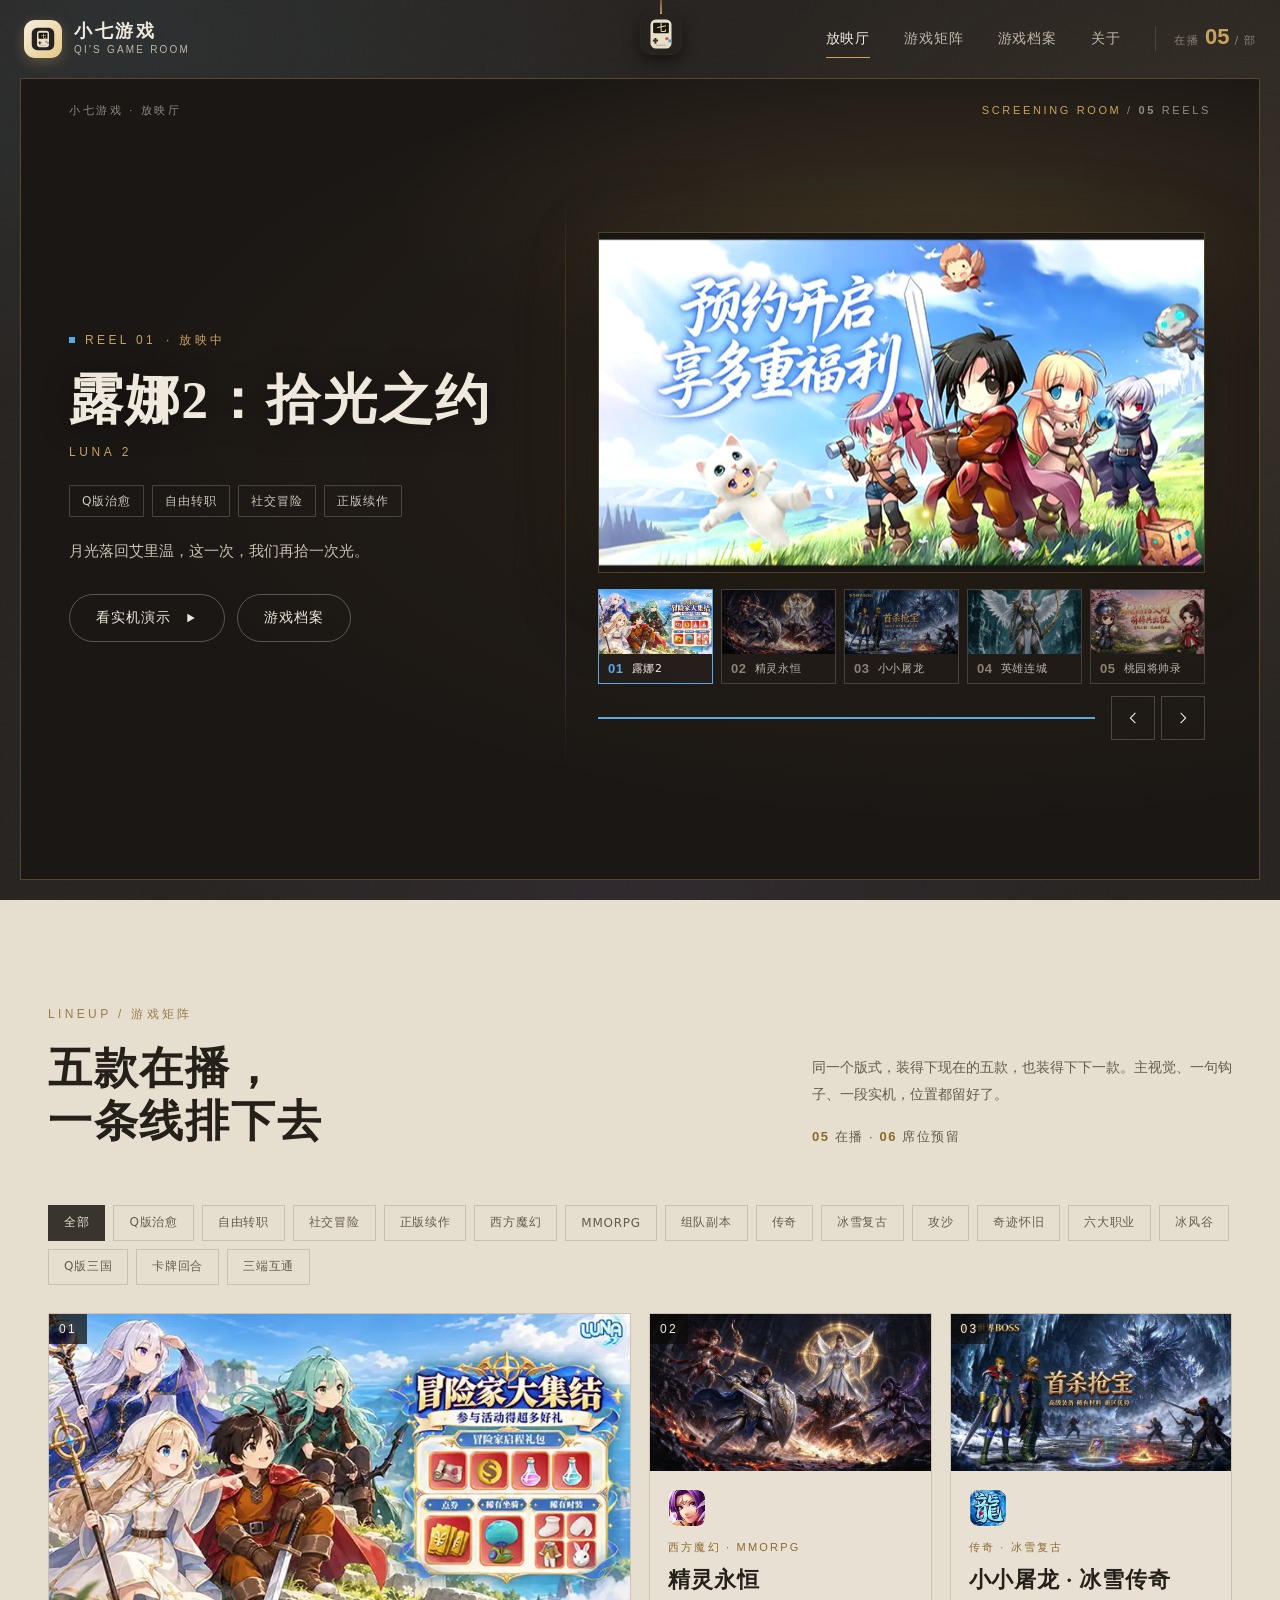
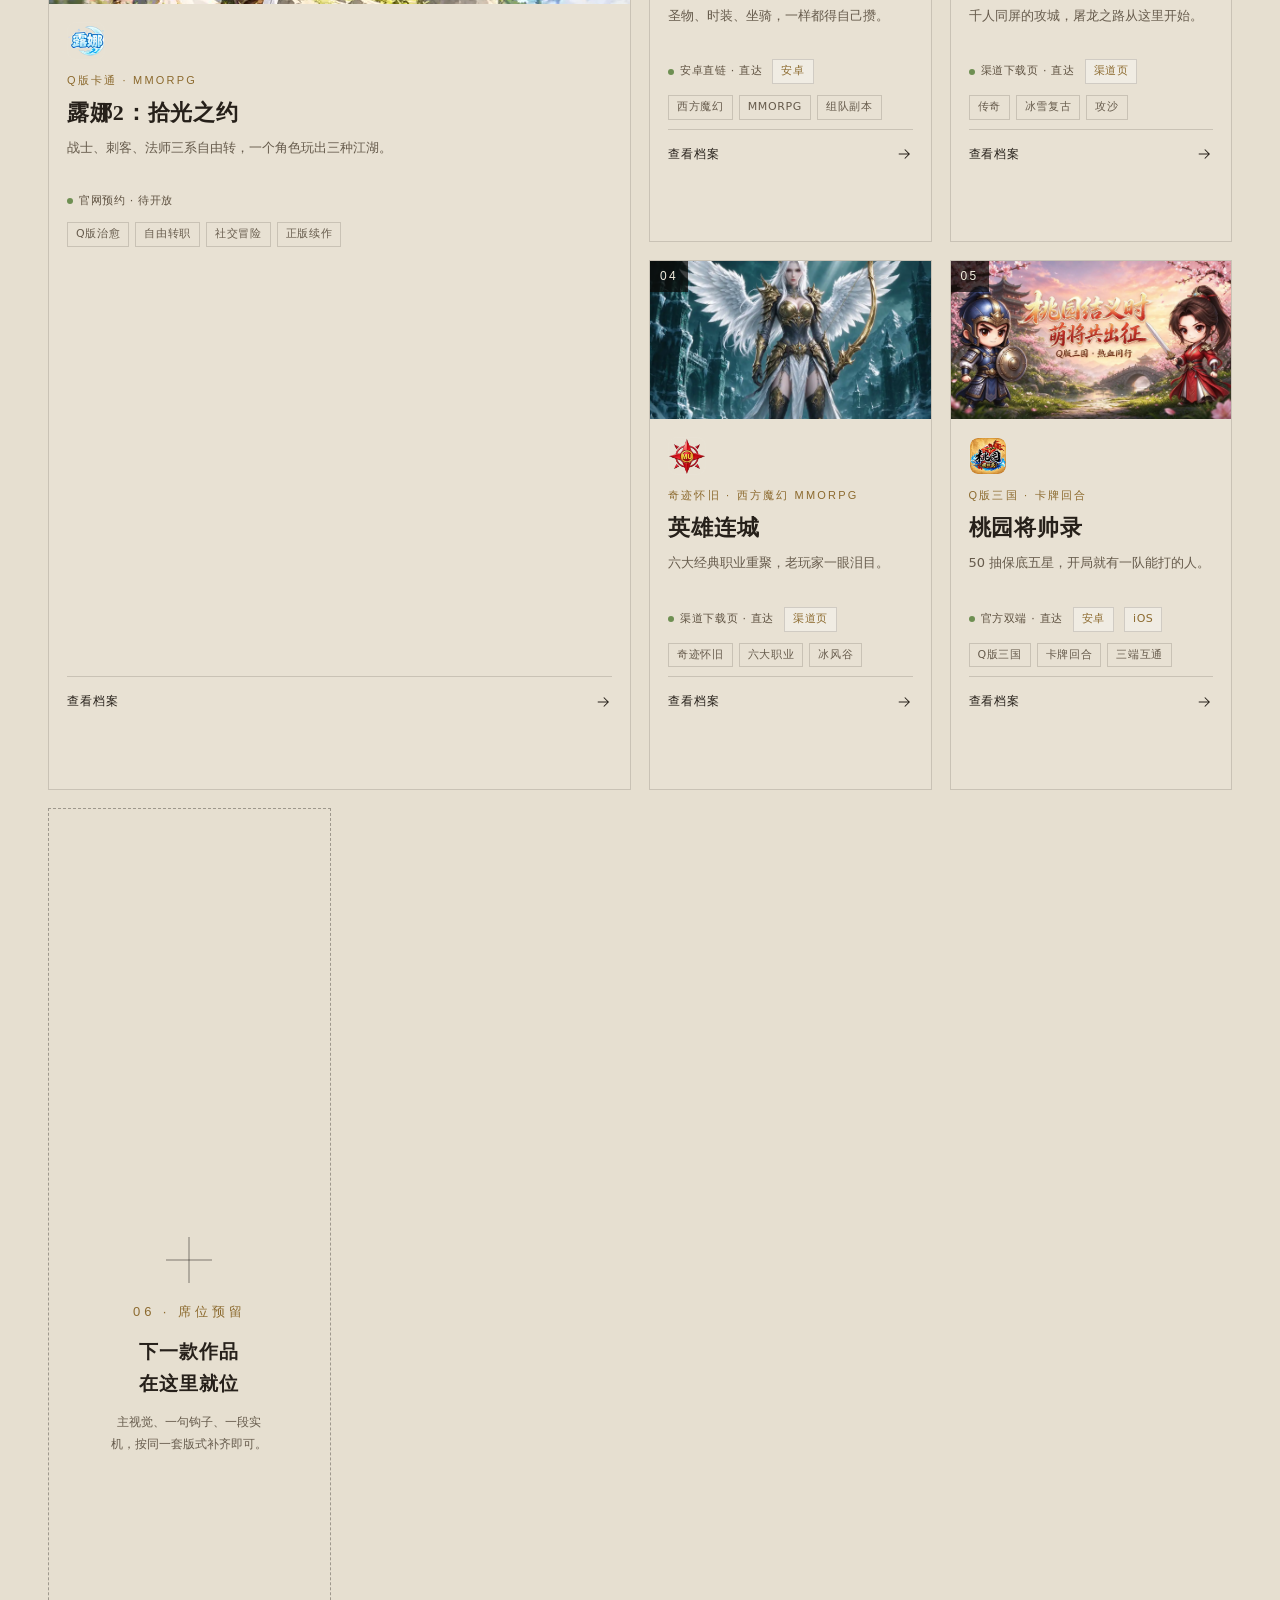
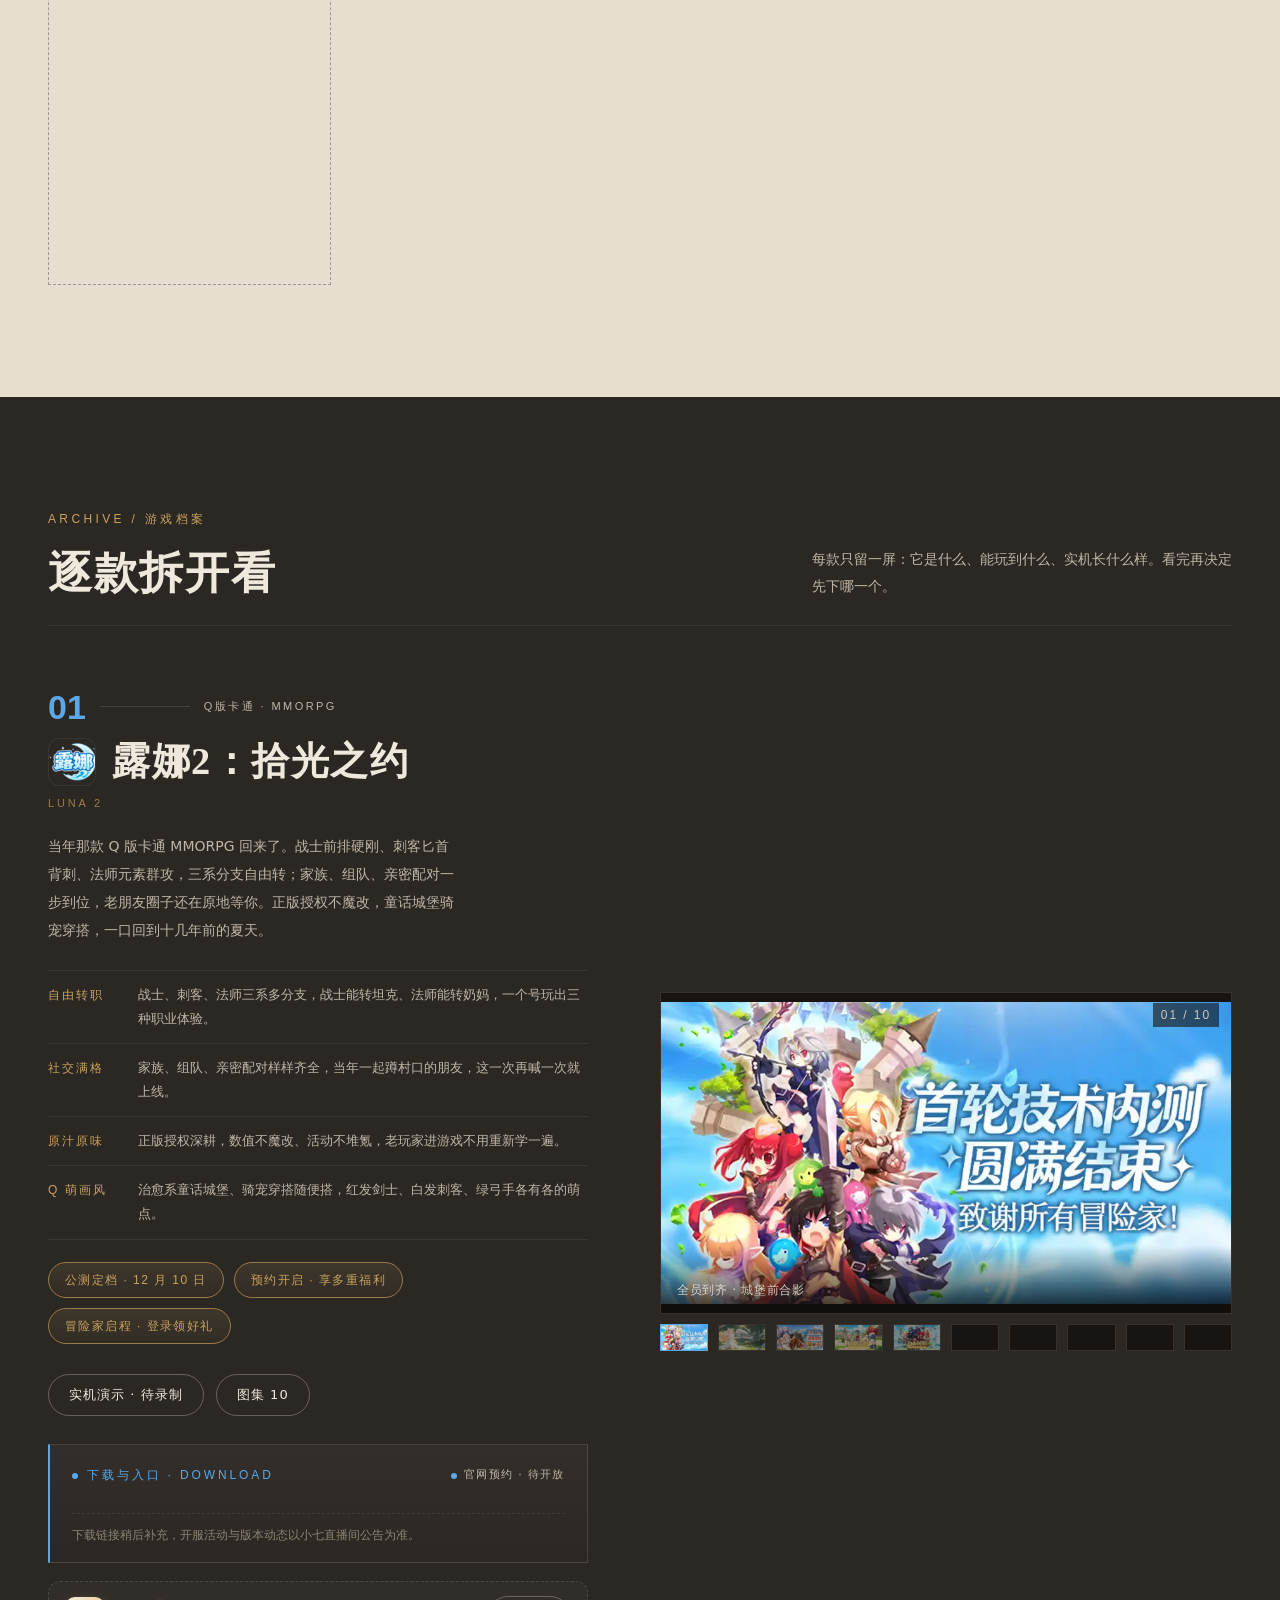
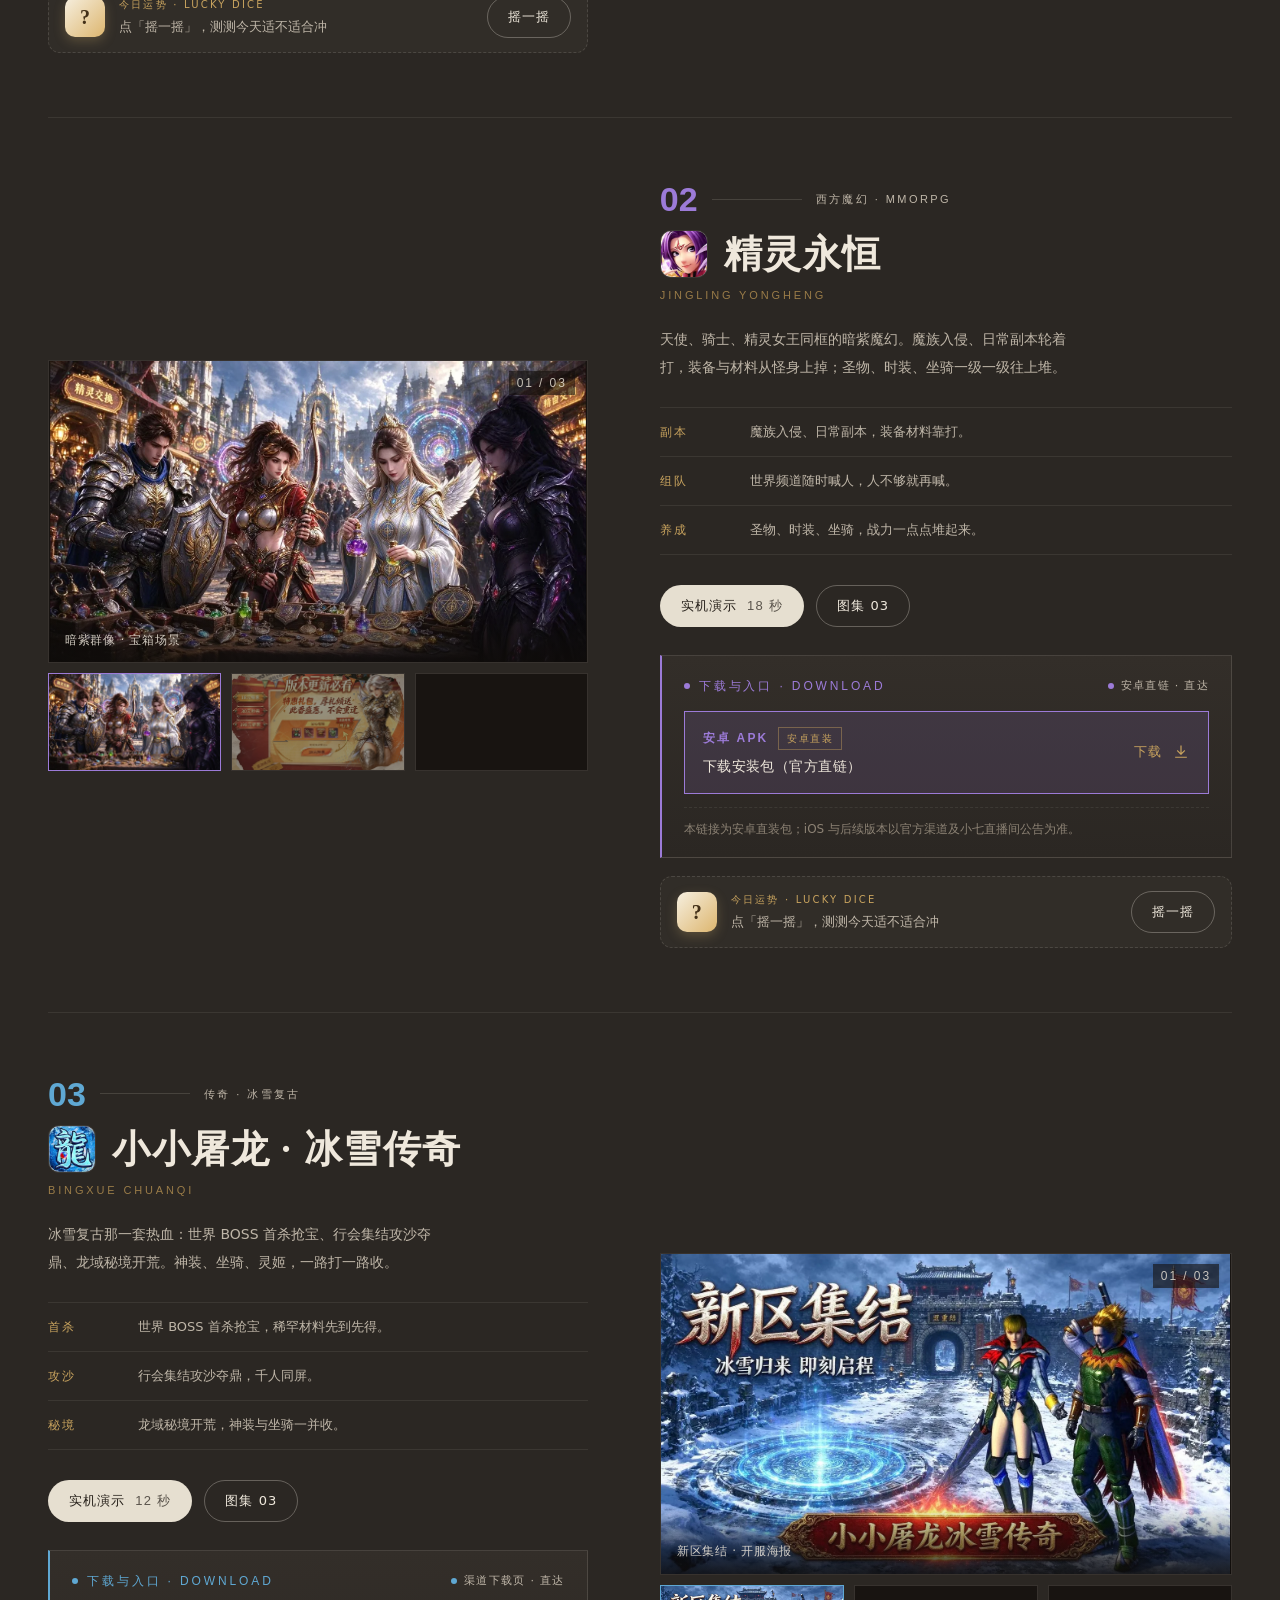
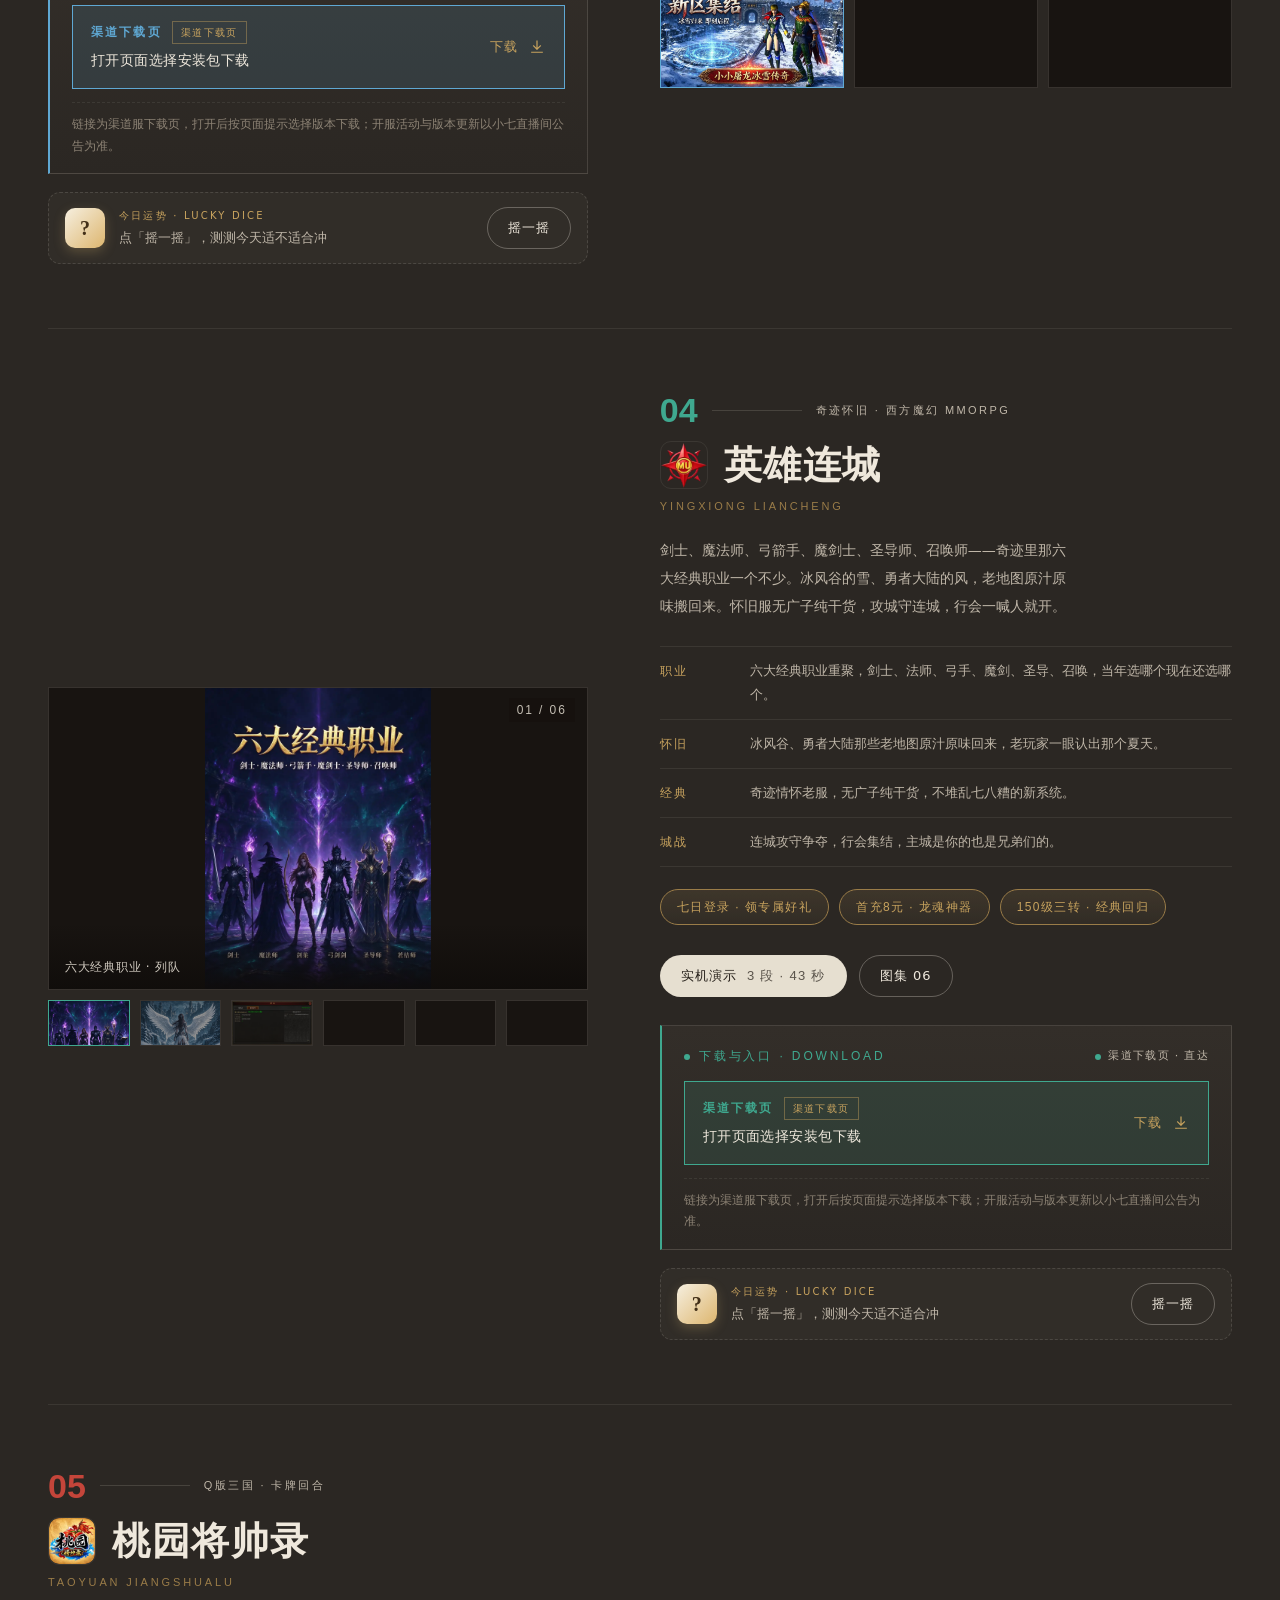
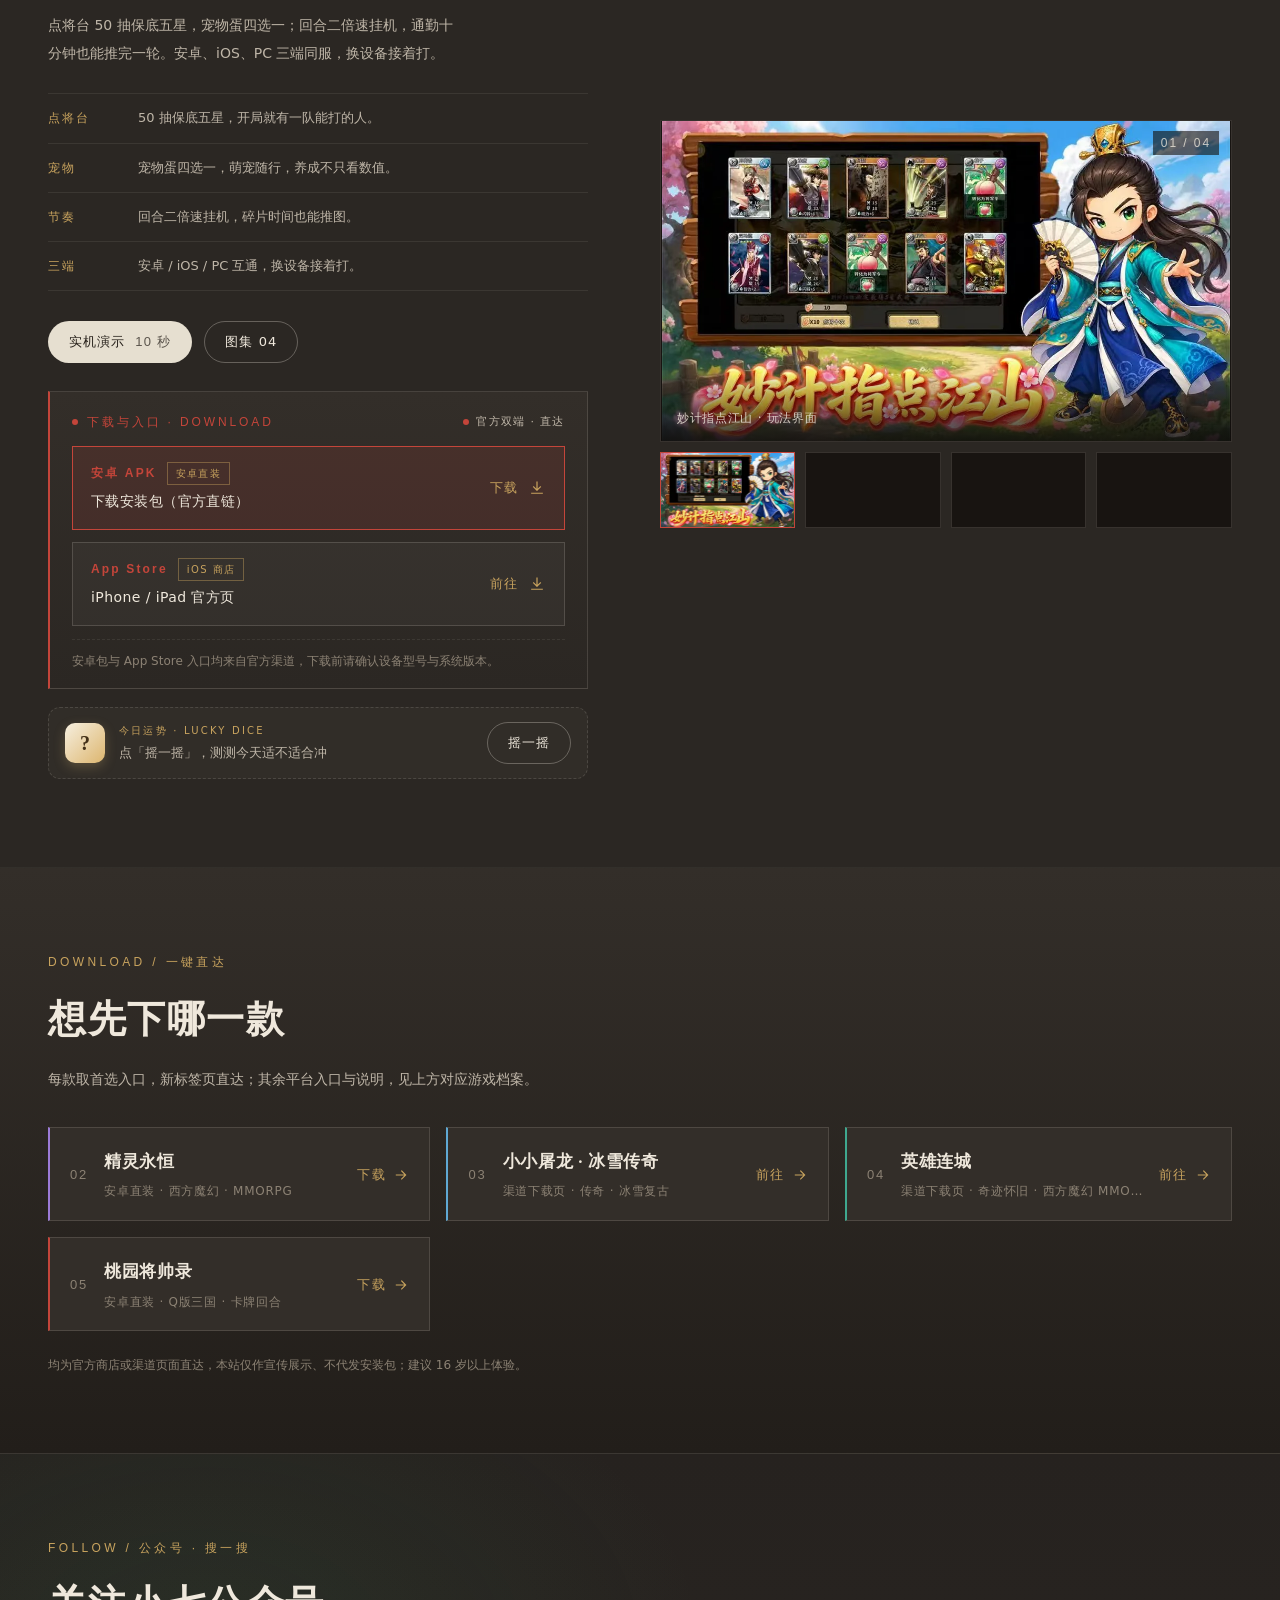
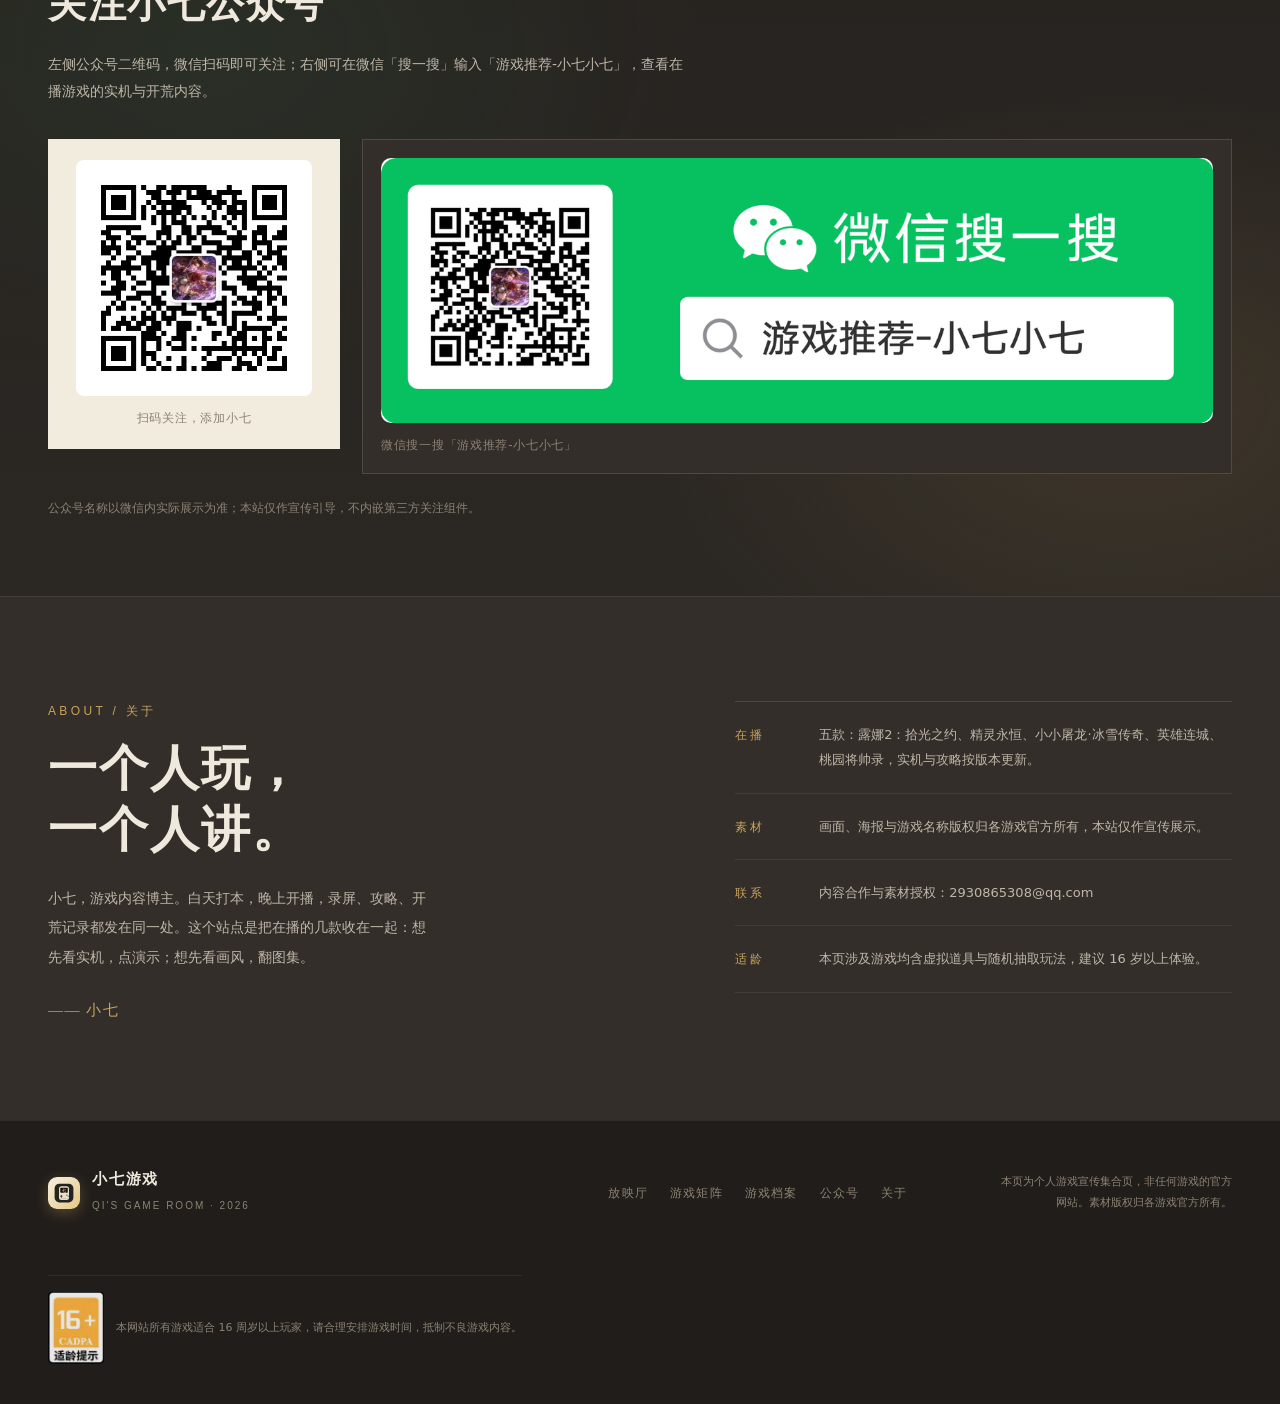
==== index.html @ 93e7f215 "add Baidu verification meta tag" ====
<!DOCTYPE html>
<html lang="zh-CN">
<head>
<meta charset="UTF-8">
<meta name="viewport" content="width=device-width, initial-scale=1.0">
<title>小七游戏 · 五款在播｜露娜2拾光之约 · 精灵永恒 · 小小屠龙冰雪传奇 · 英雄连城 · 桃园将帅录</title>
<meta name="description" content="小七的游戏放映厅：露娜2：拾光之约、精灵永恒、小小屠龙·冰雪传奇、英雄连城、桃园将帅录，五款在播游戏的实机演示、海报图集与获取入口。一个页面看全，下一款作品留好了位置。">
<meta name="keywords" content="小七游戏,露娜2拾光之约,精灵永恒,小小屠龙,冰雪传奇,英雄连城,桃园将帅录,手游,实机演示,游戏集合">
<meta name="theme-color" content="#26221F">
<meta property="og:type" content="website">
<meta property="og:title" content="小七游戏 · 五款在播">
<meta property="og:description" content="露娜2：拾光之约、精灵永恒、小小屠龙·冰雪传奇、英雄连城、桃园将帅录，实机演示与海报图集一站看完。">
<meta property="og:image" content="assets/img/luna-hero.webp">
<meta property="og:locale" content="zh_CN">
<meta name="format-detection" content="telephone=no">
<meta name="baidu-site-verification" content="codeva-enFO51wfS7" />
<link rel="icon" type="image/svg+xml" href="assets/logo.svg">
<link rel="stylesheet" href="assets/site.css">
</head>
<body>
<div class="read-progress" aria-hidden="true"><i id="readBar"></i></div>
<a class="skip-link" href="#main">跳到主要内容</a>

<header class="site-head" id="head">
  <div class="hang" aria-hidden="true">
    <div class="hang-rope"></div>
    <div class="hang-ico">
      <svg viewBox="0 0 64 64">
        <rect x="2" y="2" width="60" height="60" rx="15" fill="#26221F"/>
        <rect x="16" y="10" width="32" height="44" rx="8" fill="#E8DFC8"/>
        <rect x="20" y="15" width="24" height="16" rx="2" fill="#1A1712"/>
        <text x="32" y="28" text-anchor="middle" font-family="serif" font-weight="900" font-size="14" fill="#E8D5A8">七</text>
        <g fill="#433018"><rect x="22" y="38" width="3" height="9" rx="1"/><rect x="19.5" y="40.5" width="8" height="3" rx="1"/></g>
        <circle cx="41" cy="39" r="2.6" fill="#D9534F"/>
        <circle cx="45.5" cy="42.5" r="2.6" fill="#4A9FD8"/>
        <rect x="24" y="48.5" width="16" height="1.5" rx="0.75" fill="#433018" opacity=".3"/>
      </svg>
    </div>
  </div>
  <div class="head-inner">
    <a class="brand" href="#top" aria-label="小七游戏 首页">
      <span class="brand-mark" aria-hidden="true"><svg class="brand-ico" viewBox="0 0 64 64"><rect x="2" y="2" width="60" height="60" rx="15" fill="#26221F"/><rect x="16" y="10" width="32" height="44" rx="8" fill="#E8DFC8"/><rect x="20" y="15" width="24" height="16" rx="2" fill="#1A1712"/><text x="32" y="28" text-anchor="middle" font-family="serif" font-weight="900" font-size="14" fill="#E8D5A8">七</text><g fill="#433018"><rect x="22" y="38" width="3" height="9" rx="1"/><rect x="19.5" y="40.5" width="8" height="3" rx="1"/></g><circle cx="41" cy="39" r="2.6" fill="#D9534F"/><circle cx="45.5" cy="42.5" r="2.6" fill="#4A9FD8"/><rect x="24" y="48.5" width="16" height="1.5" rx="0.75" fill="#433018" opacity=".3"/></svg></span>
      <span class="brand-text">小七游戏<small>QI'S GAME ROOM</small></span>
    </a>
    <nav class="nav" id="nav" aria-label="主导航">
      <a href="#screening" data-nav="screening">放映厅</a>
      <a href="#lineup" data-nav="lineup">游戏矩阵</a>
      <a href="#archive" data-nav="archive">游戏档案</a>
      <a href="#about" data-nav="about">关于</a>
    </nav>
    <div class="head-meta" aria-label="在播数量">
      <span class="hm-label">在播</span>
      <b class="hm-num" id="totalCount">03</b>
      <span class="hm-total">/ 部</span>
    </div>
    <button class="burger" id="burger" type="button" aria-expanded="false" aria-controls="nav" aria-label="打开菜单">
      <span></span><span></span><span></span>
    </button>
  </div>
</header>

<main id="main">

  <!-- ===== 放映厅：主视觉 ===== -->
  <section class="screening" id="screening" aria-label="在播游戏主视觉">
    <div class="frame">
      <div class="stage" id="stage" aria-hidden="true"></div>
      <p class="corner tl">小七游戏 · 放映厅</p>
      <p class="corner tr"><span>SCREENING ROOM</span> / <b id="cornerCount">03</b> REELS</p>

      <div class="copy" id="heroCopy">
        <p class="eyebrow"><span class="dot" aria-hidden="true"></span><span id="reelNo">REEL 01</span> · 放映中</p>
        <h1 id="heroTitle">桃园将帅录</h1>
        <p class="latin" id="heroLatin">TAOYUAN JIANGSHUALU</p>
        <ul class="tags" id="heroTags" aria-label="游戏标签"></ul>
        <p class="hook" id="heroHook"></p>
        <div class="cta-row">
          <button class="btn solid dl-hero" type="button" data-act="download" id="heroDlBtn">
            <span class="dl-hero-text"><b id="heroDlMain">立即下载</b><small id="heroDlSub">下载入口</small></span>
            <svg viewBox="0 0 24 24" aria-hidden="true"><path d="M12 4v11m0 0l-4.5-4.5M12 15l4.5-4.5M5 19h14"/></svg>
          </button>
          <button class="btn ghost" type="button" data-act="video">
            <span>看实机演示</span>
            <svg viewBox="0 0 24 24" aria-hidden="true"><path d="M8 5.5v13l11-6.5z"></path></svg>
          </button>
          <button class="btn ghost" type="button" data-act="archive">游戏档案</button>
        </div>
      </div>

      <div class="reel-strip">
        <div class="strip-track" id="stripTrack" aria-label="切换游戏"></div>
        <div class="strip-foot">
          <div class="progress" id="progress" aria-hidden="true"><i id="progressBar"></i></div>
          <div class="strip-nav">
            <button class="nav-btn" id="prevBtn" type="button" aria-label="上一部">
              <svg viewBox="0 0 24 24" aria-hidden="true"><path d="M15 5l-7 7 7 7"></path></svg>
            </button>
            <button class="nav-btn" id="nextBtn" type="button" aria-label="下一部">
              <svg viewBox="0 0 24 24" aria-hidden="true"><path d="M9 5l7 7-7 7"></path></svg>
            </button>
          </div>
        </div>
      </div>
    </div>
  </section>

  <!-- ===== 游戏矩阵：纸质图录 ===== -->
  <section class="lineup" id="lineup" aria-label="游戏矩阵">
    <div class="wrap">
      <header class="sec-head">
        <div>
          <p class="eyebrow dark">LINEUP / 游戏矩阵</p>
          <h2>五款在播，<br>一条线排下去</h2>
        </div>
        <div class="sec-side">
          <p class="lede">同一个版式，装得下现在的五款，也装得下下一款。主视觉、一句钩子、一段实机，位置都留好了。</p>
          <p class="side-note"><b id="lineupCount">03</b> 在播 · <b id="seatCount">04</b> 席位预留</p>
        </div>
      </header>
      <div class="filter-row" id="filterChips" role="group" aria-label="按类型筛选"></div>
      <div class="cards" id="cards"></div>
    </div>
  </section>

  <!-- ===== 游戏档案 ===== -->
  <section class="archive" id="archive" aria-label="游戏档案">
    <div class="wrap">
      <header class="sec-head light">
        <div>
          <p class="eyebrow">ARCHIVE / 游戏档案</p>
          <h2>逐款拆开看</h2>
        </div>
        <div class="sec-side">
          <p class="lede">每款只留一屏：它是什么、能玩到什么、实机长什么样。看完再决定先下哪一个。</p>
        </div>
      </header>
      <div id="dossiers"></div>
    </div>
  </section>

  <!-- ===== 收尾下载带：由 GAMES 数组自动生成 ===== -->
  <section class="dl-band" id="downloads" aria-label="全部游戏下载入口">
    <div class="wrap">
      <header class="dl-band-head">
        <p class="eyebrow">DOWNLOAD / 一键直达</p>
        <h2>想先下哪一款</h2>
        <p class="dl-band-lede">每款取首选入口，新标签页直达；其余平台入口与说明，见上方对应游戏档案。</p>
      </header>
      <div class="dl-band-grid" id="dlBand"></div>
      <p class="dl-band-note">均为官方商店或渠道页面直达，本站仅作宣传展示、不代发安装包；建议 16 岁以上体验。</p>
    </div>
  </section>

  <!-- ===== 微信公众号（固定品牌板块，不进入 GAMES 数组） ===== -->
  <section class="wechat" id="wechat" aria-label="公众号关注与搜一搜引导">
    <div class="wrap">
      <header class="wx-head">
        <p class="eyebrow">FOLLOW / 公众号 · 搜一搜</p>
        <h2>关注小七公众号</h2>
        <p class="wx-lede">左侧公众号二维码，微信扫码即可关注；右侧可在微信「搜一搜」输入「游戏推荐-小七小七」，查看在播游戏的实机与开荒内容。</p>
      </header>
      <div class="wx-grid">
        <figure class="wx-card qr-card">
          <img class="qr-img" src="assets/wechat/wx-official-qr.webp" alt="小七游戏公众号二维码，扫码关注，添加小七" loading="lazy" decoding="async">
          <figcaption>扫码关注，添加小七</figcaption>
        </figure>
        <figure class="wx-card promo-card">
          <img src="assets/wechat/wx-scan-standard.webp" alt="微信搜一搜游戏推荐-小七小七官方联合传播物料" loading="lazy" decoding="async">
          <figcaption>微信搜一搜「游戏推荐-小七小七」</figcaption>
        </figure>
      </div>
      <p class="wx-note">公众号名称以微信内实际展示为准；本站仅作宣传引导，不内嵌第三方关注组件。</p>
    </div>
  </section>

  <!-- ===== 关于 ===== -->
  <section class="about" id="about" aria-label="关于小七游戏">
    <div class="wrap about-grid">
      <div class="about-copy">
        <p class="eyebrow">ABOUT / 关于</p>
        <h2>一个人玩，<br>一个人讲。</h2>
        <p class="about-lede">小七，游戏内容博主。白天打本，晚上开播，录屏、攻略、开荒记录都发在同一处。这个站点是把在播的几款收在一起：想先看实机，点演示；想先看画风，翻图集。</p>
        <p class="about-sign">—— 小七</p>
      </div>
      <ul class="notes">
        <li><b>在播</b><span>五款：露娜2：拾光之约、精灵永恒、小小屠龙·冰雪传奇、英雄连城、桃园将帅录，实机与攻略按版本更新。</span></li>
        <li><b>素材</b><span>画面、海报与游戏名称版权归各游戏官方所有，本站仅作宣传展示。</span></li>
        <li><b>联系</b><span>内容合作与素材授权：2930865308@qq.com</span></li>
        <li><b>适龄</b><span>本页涉及游戏均含虚拟道具与随机抽取玩法，建议 16 岁以上体验。</span></li>
      </ul>
    </div>
  </section>
</main>

<footer class="site-foot">
  <div class="wrap foot-grid">
    <div class="foot-brand">
      <span class="brand-mark small" aria-hidden="true"><svg class="brand-ico" viewBox="0 0 64 64"><rect x="2" y="2" width="60" height="60" rx="15" fill="#26221F"/><rect x="16" y="10" width="32" height="44" rx="8" fill="#E8DFC8"/><rect x="20" y="15" width="24" height="16" rx="2" fill="#1A1712"/><text x="32" y="28" text-anchor="middle" font-family="serif" font-weight="900" font-size="14" fill="#E8D5A8">七</text><g fill="#433018"><rect x="22" y="38" width="3" height="9" rx="1"/><rect x="19.5" y="40.5" width="8" height="3" rx="1"/></g><circle cx="41" cy="39" r="2.6" fill="#D9534F"/><circle cx="45.5" cy="42.5" r="2.6" fill="#4A9FD8"/><rect x="24" y="48.5" width="16" height="1.5" rx="0.75" fill="#433018" opacity=".3"/></svg></span>
      <div>
        <p>小七游戏</p>
        <span>QI'S GAME ROOM · 2026</span>
      </div>
    </div>
    <nav class="foot-nav" aria-label="页脚导航">
      <a href="#screening">放映厅</a>
      <a href="#lineup">游戏矩阵</a>
      <a href="#archive">游戏档案</a>
      <a href="#wechat">公众号</a>
      <a href="#about">关于</a>
    </nav>
    <p class="foot-note">本页为个人游戏宣传集合页，非任何游戏的官方网站。素材版权归各游戏官方所有。</p>
    <div class="foot-age"><img src="assets/img/age-16.webp" alt="适龄提示 16+ CADPA"><span>本网站所有游戏适合 16 周岁以上玩家，请合理安排游戏时间，抵制不良游戏内容。</span></div>
  </div>
</footer>

<!-- ===== 弹层 ===== -->
<div class="modal" id="modal" role="dialog" aria-modal="true" aria-hidden="true">
  <div class="modal-mask" data-close></div>
  <div class="modal-panel">
    <header class="modal-head">
      <div>
        <p class="m-eyebrow" id="mEyebrow">实机演示</p>
        <h3 id="mTitle">标题</h3>
      </div>
      <button class="m-close" type="button" data-close aria-label="关闭">
        <svg viewBox="0 0 24 24" aria-hidden="true"><path d="M6 6l12 12M18 6L6 18"></path></svg>
      </button>
    </header>
    <div class="m-body" id="mBody"></div>
  </div>
</div>

<div class="toast" id="toast" role="status" aria-live="polite"></div>

<script src="assets/site.js"></script>
</body>
</html>
---- assets/site.css ----
/* ============================================================
   小七游戏 · 游戏集合站
   结构：放映厅（深色） / 游戏矩阵（纸色） / 游戏档案（深色） / 关于
   签名：35mm 片门框 + 片孔 + 放映进度条
   ============================================================ */

:root{
  --bg:#26221F;
  --bg2:#2B2723;
  --bg3:#332E29;
  --bg-elev:#3A342E;
  --ink:#EFE8DC;
  --ink2:#BFB6A8;
  --ink3:#8C8274;
  --brass:#C8A35E;
  --brass-dim:#9A7C48;
  --line:rgba(239,232,220,.14);
  --line-soft:rgba(239,232,220,.08);
  --paper:#E6DFD0;
  --paper2:#F2ECDF;
  --paper-ink:#26201A;
  --paper-ink2:#665B4C;
  --paper-line:rgba(38,32,26,.16);
  --accent:#C8A35E;
  --serif:"Noto Serif SC","Source Han Serif SC","Songti SC","STSong","Microsoft YaHei",serif;
  --sans:"Noto Sans SC","Source Han Sans SC","PingFang SC","Microsoft YaHei",system-ui,sans-serif;
  --cond:"Arial Narrow","Arial","Noto Sans SC","Microsoft YaHei",sans-serif;
  --head-h:78px;
  --ease:cubic-bezier(.22,1,.36,1);
}

*{margin:0;padding:0;box-sizing:border-box}
html{-webkit-text-size-adjust:100%;scroll-behavior:smooth;background:var(--bg)}
body{
  background:transparent;
  color:var(--ink);
  font-family:var(--sans);
  font-weight:300;
  line-height:1.7;
  -webkit-font-smoothing:antialiased;
  overflow-x:hidden;
}
/* 背景装饰：极淡暖色光晕团 + 胶片颗粒，不抢内容 */
body::before{
  content:"";position:fixed;inset:0;z-index:-1;pointer-events:none;
  background:
    radial-gradient(820px 600px at 10% 4%, rgba(95,168,211,.09), transparent 65%),
    radial-gradient(900px 720px at 96% 32%, rgba(200,163,94,.10), transparent 65%),
    radial-gradient(760px 640px at 50% 102%, rgba(156,123,216,.07), transparent 66%);
}
body::after{
  content:"";position:fixed;inset:0;z-index:-1;pointer-events:none;opacity:.05;
  background-image:url("data:image/svg+xml,%3Csvg xmlns='http://www.w3.org/2000/svg' width='220' height='220'%3E%3Cfilter id='n'%3E%3CfeTurbulence type='fractalNoise' baseFrequency='0.85' numOctaves='2' stitchTiles='stitch'/%3E%3C/filter%3E%3Crect width='220' height='220' filter='url(%23n)'/%3E%3C/svg%3E");
}
img{display:block;max-width:100%}
a{color:inherit;text-decoration:none}
button{font-family:inherit;color:inherit;background:none;border:none;cursor:pointer}
ul,dl{list-style:none}
section{scroll-margin-top:var(--head-h)}
.wrap{max-width:1380px;margin:0 auto;padding:0 48px}
.skip-link{position:absolute;left:-9999px;top:0;z-index:9999;background:var(--paper);color:var(--paper-ink);padding:10px 18px}
.skip-link:focus{left:12px;top:12px}
::selection{background:var(--brass);color:#120F0A}
a:focus-visible,button:focus-visible{outline:2px solid var(--brass);outline-offset:3px}

.eyebrow{
  font-family:var(--cond);
  font-size:12px;
  letter-spacing:.28em;
  text-transform:uppercase;
  color:var(--brass);
  display:flex;align-items:center;gap:10px;
}
.eyebrow .dot{width:6px;height:6px;background:var(--accent);display:block;flex:none}
.eyebrow.dark{color:var(--brass-dim)}

/* ================= 顶栏 ================= */
.site-head{
  position:fixed;inset:0 0 auto 0;z-index:200;height:var(--head-h);
  background:transparent;
  transition:background .3s ease,border-color .3s ease;
  border-bottom:1px solid transparent;
}
.site-head.scrolled{background:rgba(38,34,31,.68);backdrop-filter:blur(18px) saturate(1.2);-webkit-backdrop-filter:blur(18px) saturate(1.2);border-bottom-color:var(--line-soft)}
.head-inner{
  height:100%;display:flex;align-items:center;gap:32px;
  padding:0 32px;max-width:1600px;margin:0 auto;
}

/* 悬挂摇摆掌机 */
.hang{position:absolute;top:0;left:50%;z-index:1;pointer-events:none;transform-origin:50% 0;animation:hang-swing 2.8s ease-in-out infinite}
.hang-rope{width:2px;height:14px;margin:0 auto;background:linear-gradient(180deg,#6B5B3E,#C8A35E)}
.hang-ico{width:42px;height:42px;margin:-1px auto 0;border-radius:11px;overflow:hidden;box-shadow:0 6px 16px rgba(0,0,0,.5)}
.hang-ico svg{width:100%;height:100%;display:block}
@keyframes hang-swing{0%,100%{transform:translateX(-50%) rotate(-7deg)}50%{transform:translateX(-50%) rotate(7deg)}}
@media (prefers-reduced-motion: reduce){.hang{animation:none}}
@media (max-width:900px){.hang{display:none}}
.brand{display:flex;align-items:center;gap:12px;flex:none}
.brand-mark{
  width:38px;height:38px;border-radius:11px;display:grid;place-items:center;
  background:linear-gradient(135deg,#F6EFDF 0%,#E6C886 100%);
  font-family:var(--serif);font-weight:900;font-size:19px;color:#433018;
  line-height:1;box-shadow:0 4px 14px rgba(221,182,111,.28);
  animation:brand-glow 2.2s ease-in-out infinite;
}
@keyframes brand-glow{
  0%,100%{box-shadow:0 4px 14px rgba(221,182,111,.28),0 0 0 0 rgba(232,213,168,.45);transform:scale(1)}
  50%{box-shadow:0 4px 18px rgba(221,182,111,.45),0 0 18px 4px rgba(232,213,168,.55);transform:scale(1.06)}
}
@media (prefers-reduced-motion: reduce){.brand-mark{animation:none}}
.brand-mark.small{width:32px;height:32px;font-size:16px;border-radius:9px}
.brand-ico{width:24px;height:24px;display:block}
.brand-mark.small .brand-ico{width:20px;height:20px}
.brand-text{font-family:var(--serif);font-weight:700;font-size:18px;letter-spacing:.14em;line-height:1.2}
.brand-text small{display:block;font-family:var(--cond);font-weight:400;font-size:10px;letter-spacing:.22em;color:var(--ink2);margin-top:2px}
.nav{display:flex;align-items:center;gap:6px;margin-left:auto}
.nav a{
  position:relative;padding:8px 14px;font-size:14px;color:var(--ink2);letter-spacing:.06em;
  transition:color .2s ease;
}
.nav a:hover{color:var(--ink)}
.nav a.active{color:var(--ink)}
.nav a.active::after{content:"";position:absolute;left:14px;right:14px;bottom:0;height:1px;background:var(--brass)}
.head-meta{display:flex;align-items:baseline;gap:5px;padding-left:24px;border-left:1px solid var(--line);flex:none}
.hm-label{font-size:11px;letter-spacing:.2em;color:var(--ink3)}
.hm-num{font-family:var(--cond);font-size:22px;font-weight:600;color:var(--brass);line-height:1}
.hm-total{font-size:11px;color:var(--ink3);letter-spacing:.1em}
.burger{display:none;width:44px;height:44px;margin-left:auto;flex-direction:column;justify-content:center;gap:6px;border:1px solid var(--line)}
.burger span{display:block;width:20px;height:1px;background:var(--ink);margin:0 auto;transition:.25s}
.burger[aria-expanded="true"] span:nth-child(1){transform:translateY(7px) rotate(45deg)}
.burger[aria-expanded="true"] span:nth-child(2){opacity:0}
.burger[aria-expanded="true"] span:nth-child(3){transform:translateY(-7px) rotate(-45deg)}

/* ================= 放映厅 ================= */
.screening{padding:var(--head-h) 20px 20px;background:transparent}
.frame{
  position:relative;overflow:hidden;
  height:calc(100vh - var(--head-h) - 20px);
  min-height:640px;max-height:1040px;
  border:1px solid rgba(200,163,94,.34);
  background:
    radial-gradient(110% 80% at 76% 44%,rgba(200,163,94,.075),transparent 62%),
    #1B1714;
  display:grid;
  grid-template-columns:minmax(360px,42%) 1fr;
  grid-template-rows:auto auto;
  grid-template-areas:"copy stage" "copy strip";
  align-content:center;
  gap:0 52px;
  padding:44px 54px 30px 48px;
}
.frame::before{
  content:"";position:absolute;left:calc(42% + 24px);top:14%;bottom:14%;width:1px;
  background:linear-gradient(180deg,transparent,rgba(200,163,94,.22) 20%,rgba(200,163,94,.22) 80%,transparent);
  pointer-events:none;
}
.frame::after{
  content:"";position:absolute;z-index:0;left:0;right:0;top:-8%;height:58%;
  background:radial-gradient(62% 52% at 74% 42%,rgba(200,163,94,.12),transparent 72%);
  pointer-events:none;transform:translateY(var(--par,0px));
}
.stage{
  grid-area:stage;position:relative;z-index:1;width:100%;aspect-ratio:16/9;
  background:#100D0B;border:1px solid rgba(200,163,94,.34);
  box-shadow:0 0 80px rgba(200,163,94,.10),0 30px 70px rgba(0,0,0,.42);
}
.shot{position:absolute;inset:0;opacity:0;transform:translateX(3.5%) scale(1.02);transition:opacity .8s var(--ease),transform .8s var(--ease);overflow:hidden}
.shot.active{opacity:1;transform:none}
.shot.leaving{opacity:0;transform:translateX(-3.5%) scale(1.02)}
.shot img{width:100%;height:100%;object-fit:contain;background:#181411;filter:brightness(.92);will-change:transform}
.shot.active img{animation:screenlight 8s ease-out forwards}
@keyframes screenlight{from{filter:brightness(.92);transform:scale(1)}to{filter:brightness(1.04);transform:scale(1.02)}}
.corner{position:absolute;z-index:6;font-family:var(--cond);font-size:11px;letter-spacing:.24em;text-transform:uppercase;color:rgba(239,232,220,.55)}
.corner.tl{top:22px;left:48px}
.corner.tr{top:22px;right:48px;text-align:right}
.corner.tr span{color:var(--brass)}

.copy{
  grid-area:copy;align-self:center;position:relative;z-index:7;
  padding-right:10px;
}
.copy h1{
  font-family:var(--serif);font-weight:900;
  font-size:clamp(34px,4.2vw,60px);line-height:1.12;letter-spacing:.04em;
  margin:20px 0 12px;text-shadow:0 2px 30px rgba(0,0,0,.45);
  overflow-wrap:break-word;
}
.latin{font-family:var(--cond);font-size:12px;letter-spacing:.3em;color:var(--brass);text-transform:uppercase}
.tags{display:flex;flex-wrap:wrap;gap:8px;margin:22px 0 20px}
.tags li{
  font-size:12px;letter-spacing:.08em;color:rgba(239,232,220,.84);
  border:1px solid rgba(239,232,220,.22);padding:5px 12px;
  border-radius:1px;
}
.hook{font-size:15px;line-height:1.95;color:#C9C0B1;max-width:32ch}
.cta-row{display:flex;align-items:center;gap:12px;margin-top:28px;flex-wrap:wrap}

.btn{
  display:inline-flex;align-items:center;justify-content:center;gap:10px;
  padding:14px 26px;font-size:14px;letter-spacing:.08em;
  border:1px solid transparent;border-radius:999px;
  transition:background .22s ease,color .22s ease,border-color .22s ease,transform .22s ease;
}
.btn:active{transform:scale(.96)}
.btn svg{width:16px;height:16px;fill:currentColor;stroke:none}
.btn.solid{background:var(--paper);color:#26201A;font-weight:500}
.btn.solid:hover{background:#fff;transform:translateY(-2px)}
.btn.ghost{border-color:rgba(239,232,220,.3);color:var(--ink)}
.btn.ghost:hover{border-color:var(--brass);background:rgba(200,163,94,.1);transform:translateY(-2px)}
.btn.small{padding:11px 20px;font-size:13px}
/* 首屏主下载按钮：随当前轮播游戏切换 */
.btn.solid.dl-hero{flex-direction:row;justify-content:space-between;gap:14px;min-width:216px;padding:12px 22px;background:var(--brass);color:#26201A;border-color:transparent}
.btn.solid.dl-hero:hover{background:#D4B06E;transform:translateY(-2px)}
/* 主按钮扫光 */
.btn.solid{position:relative;overflow:hidden}
.btn.solid::after{content:"";position:absolute;top:0;bottom:0;left:-70%;width:38%;background:linear-gradient(100deg,transparent,rgba(255,255,255,.4),transparent);transform:skewX(-16deg);transition:left .65s var(--ease);pointer-events:none}
.btn.solid:hover::after{left:140%}
.dl-btn.primary{position:relative;overflow:hidden}
.dl-btn.primary::after{content:"";position:absolute;top:0;bottom:0;left:-70%;width:34%;background:linear-gradient(100deg,transparent,rgba(255,255,255,.22),transparent);transform:skewX(-16deg);transition:left .65s var(--ease);pointer-events:none}
.dl-btn.primary:hover::after{left:140%}
.dl-hero-text{display:flex;flex-direction:column;gap:2px;line-height:1.25;text-align:left}
.dl-hero-text b{font-size:14px;font-weight:600;letter-spacing:.08em}
.dl-hero-text small{font-size:11px;letter-spacing:.14em;opacity:.78}
.dl-hero svg{width:17px;height:17px;fill:none;stroke:#26201A;stroke-width:1.8;stroke-linecap:square;stroke-linejoin:miter;flex:none}

/* 胶片条 */
.reel-strip{
  grid-area:strip;align-self:start;position:relative;z-index:8;
  width:100%;margin-top:16px;
}
.strip-track{display:grid;grid-auto-flow:column;grid-auto-columns:1fr;gap:8px}
.strip-item{display:block;text-align:left;padding:0;border:1px solid rgba(239,232,220,.18);background:rgba(35,30,26,.45);transition:border-color .22s ease,transform .22s ease,background .22s ease}
.strip-item img{width:100%;aspect-ratio:16/9;object-fit:cover;display:block;filter:saturate(.85) brightness(.72);transition:filter .3s ease}
.strip-item .si-meta{display:flex;align-items:center;gap:8px;padding:7px 9px;font-size:11px;letter-spacing:.06em;color:var(--ink2);white-space:nowrap;overflow:hidden}
.strip-item .si-meta b{font-family:var(--cond);font-size:13px;font-weight:600;color:var(--ink3);letter-spacing:.04em}
.strip-item .si-meta span{overflow:hidden;text-overflow:ellipsis}
.strip-item:hover{border-color:rgba(200,163,94,.55);transform:translateY(-2px)}
.strip-item:hover img{filter:saturate(1) brightness(.9)}
.strip-item.active{border-color:var(--accent);background:rgba(40,34,29,.70)}
.strip-item.active img{filter:saturate(1) brightness(1)}
.strip-item.active .si-meta{color:var(--ink)}
.strip-item.active .si-meta b{color:var(--accent)}
.strip-foot{display:flex;align-items:center;gap:16px;margin-top:12px}
.progress{flex:1;height:2px;background:rgba(239,232,220,.18);position:relative;overflow:hidden}
.progress i{display:block;height:100%;width:0;background:var(--accent)}
.progress i.run{animation:fillbar 6.5s linear forwards}
@keyframes fillbar{from{width:0}to{width:100%}}
.strip-nav{display:flex;gap:6px;flex:none}
.nav-btn{width:44px;height:44px;border:1px solid rgba(239,232,220,.22);display:grid;place-items:center;transition:.22s}
.nav-btn svg{width:16px;height:16px;fill:none;stroke:var(--ink);stroke-width:1.6;stroke-linecap:square}
.nav-btn:hover{border-color:var(--brass);background:rgba(200,163,94,.12)}

/* 文案切换动画 */
.copy.anim > *{animation:copyIn .55s var(--ease) both}
.copy.anim > *:nth-child(2){animation-delay:.05s}
.copy.anim > *:nth-child(3){animation-delay:.1s}
.copy.anim > *:nth-child(4){animation-delay:.14s}
.copy.anim > *:nth-child(5){animation-delay:.18s}
.copy.anim > *:nth-child(6){animation-delay:.22s}
@keyframes copyIn{from{opacity:0;transform:translateY(14px)}to{opacity:1;transform:none}}

/* ================= 区块标题 ================= */
.sec-head{display:grid;grid-template-columns:1fr minmax(280px,420px);gap:48px;align-items:end;margin-bottom:56px}
.sec-head h2{font-family:var(--serif);font-weight:900;font-size:clamp(30px,3.4vw,46px);line-height:1.22;letter-spacing:.04em;margin-top:18px}
.sec-head .lede{font-size:14px;line-height:1.95;color:var(--ink2)}
.sec-head.light .lede{color:var(--ink2)}
.sec-side{display:flex;flex-direction:column;gap:18px}
.side-note{font-family:var(--cond);font-size:13px;letter-spacing:.12em;color:var(--ink3)}
.side-note b{color:var(--brass);font-weight:600}

/* ================= 游戏矩阵（纸色） ================= */
.lineup{background:var(--paper);color:var(--paper-ink);padding:104px 0 112px}
.lineup .sec-head .lede{color:var(--paper-ink2)}
.lineup .side-note{color:var(--paper-ink2)}
.lineup .side-note b{color:#8C6A2E}
.cards{display:grid;grid-template-columns:repeat(4,1fr);gap:24px;grid-auto-rows:1fr}
/* Bento：主推大卡 2×2，预留卡竖条 1×2 */
.card.featured{grid-column:span 2;grid-row:span 2}
.card.featured .card-figure{aspect-ratio:16/8}
.card.add{grid-row:span 2}
.card{
  position:relative;display:flex;flex-direction:column;cursor:pointer;
  border:1px solid var(--paper-line);
  background:rgba(255,255,255,.06);
  transition:transform .3s var(--ease),box-shadow .3s ease,border-color .3s ease,background .3s ease;
}
.card:hover{transform:translateY(-4px);border-color:rgba(23,19,15,.4);background:var(--paper2)}
.card-figure{position:relative;overflow:hidden;aspect-ratio:16/9;background:#1A1712}
.card-figure img{width:100%;height:100%;object-fit:cover;transition:transform .6s var(--ease),filter .4s ease;filter:saturate(.92)}
.card:hover .card-figure img{transform:scale(1.05);filter:saturate(1)}
.card-flag{
  position:absolute;top:0;left:0;
  font-family:var(--cond);font-size:12px;letter-spacing:.2em;
  padding:5px 10px;color:#F3EEDF;background:rgba(12,10,8,.72);
}
.card-body{padding:18px 18px 20px;display:flex;flex-direction:column;gap:9px;flex:1}
.card-icon{width:38px;height:38px;border-radius:9px;object-fit:cover;border:1px solid var(--line-soft);align-self:flex-start;margin-bottom:2px}
.card-genre{font-family:var(--cond);font-size:11px;letter-spacing:.2em;color:#8C6A2E;text-transform:uppercase}
.card-title{font-family:var(--serif);font-weight:900;font-size:24px;line-height:1.3;letter-spacing:.04em}
.card-hook{font-size:13px;line-height:1.8;color:var(--paper-ink2);min-height:3.6em}
.card-tags{display:flex;flex-wrap:wrap;gap:6px;margin-top:2px}
.card-tags li{font-size:11px;letter-spacing:.06em;color:var(--paper-ink2);border:1px solid var(--paper-line);padding:2px 8px}
.card-more{margin-top:auto;padding-top:14px;border-top:1px solid var(--paper-line);display:flex;align-items:center;justify-content:space-between;font-size:12px;letter-spacing:.08em;color:var(--paper-ink)}
.card-more svg{width:18px;height:18px;stroke:currentColor;fill:none;stroke-width:1.4;transition:transform .3s ease}
.card:hover .card-more svg{transform:translateX(5px)}
.card:focus-visible{outline:2px solid var(--accent);outline-offset:3px}
.card-actions{display:flex;gap:8px;margin-top:10px;opacity:0;transform:translateY(6px);flex-wrap:wrap;transition:opacity .22s ease,transform .22s ease}
.card:hover .card-actions,.card:focus-within .card-actions{opacity:1;transform:none}
.card-act{padding:8px 13px;font-size:12px;letter-spacing:.08em;border:1px solid var(--paper-line);color:var(--paper-ink2);background:transparent;min-height:38px;white-space:nowrap}
.card-act:hover{border-color:var(--accent);color:var(--accent)}
.card-act.alt{font-weight:600;color:var(--paper-ink)}
/* 筛选 chips + 卡片状态/平台轻标签（仅使用真实派生信息） */
.filter-row{display:flex;flex-wrap:wrap;gap:8px;margin-bottom:28px}
.chip{font-size:12px;letter-spacing:.06em;padding:8px 15px;border:1px solid var(--paper-line);color:var(--paper-ink2);background:transparent;min-height:36px;transition:background .2s,color .2s,border-color .2s}
.chip:hover{border-color:#8C6A2E;color:#8C6A2E}
.chip.active{background:#3A342E;color:var(--paper);border-color:#3A342E}
.card-meta{display:flex;flex-wrap:wrap;gap:6px 10px;align-items:center}
.card-status{display:inline-flex;align-items:center;gap:6px;font-size:11px;letter-spacing:.06em;color:#5E5140}
.card-status i{width:6px;height:6px;border-radius:50%;background:#6E8F52;flex:none}
.card-plat{font-size:11px;letter-spacing:.05em;padding:2px 8px;border:1px solid var(--paper-line);color:#8C6A2E;background:rgba(255,255,255,.35)}
.card.hide{display:none}
@keyframes cardPop{from{opacity:0;transform:translateY(12px) scale(.98)}to{opacity:1;transform:none}}
.card.pop{animation:cardPop .5s var(--ease) both}
.card.add{
  border:1px dashed rgba(23,19,15,.34);background:transparent;
  align-items:center;justify-content:center;text-align:center;
  padding:28px 20px;min-height:300px;gap:12px;display:flex;flex-direction:column;
}
.card.add:hover{background:rgba(255,255,255,.28);transform:translateY(-3px);box-shadow:none}
.add-plus{position:relative;width:46px;height:46px;margin-bottom:6px}
.add-plus::before,.add-plus::after{content:"";position:absolute;background:rgba(23,19,15,.5)}
.add-plus::before{left:50%;top:0;bottom:0;width:1px;transform:translateX(-50%)}
.add-plus::after{top:50%;left:0;right:0;height:1px;transform:translateY(-50%)}
.add-no{font-family:var(--cond);font-size:13px;letter-spacing:.3em;color:#8C6A2E}
.add-title{font-family:var(--serif);font-weight:700;font-size:19px;letter-spacing:.06em}
.add-note{font-size:12px;line-height:1.8;color:var(--paper-ink2);max-width:22ch}

/* ================= 游戏档案 ================= */
.archive{padding:112px 0 24px;background:#2B2723}
.archive .sec-head{margin-bottom:24px}
.dossier{
  display:grid;grid-template-columns:1fr 1.06fr;gap:72px;align-items:center;
  padding:64px 0;border-top:1px solid var(--line-soft);
  scroll-margin-top:96px;
}
.dossier:nth-child(even) .d-copy{order:2}
.dossier:nth-child(even) .d-media{order:1}
.d-head{display:flex;align-items:center;gap:14px;margin-bottom:14px}
.d-index{font-family:var(--cond);font-size:34px;font-weight:600;line-height:1;color:var(--accent)}
.d-rule{flex:1;height:1px;background:var(--line);max-width:90px}
.d-genre{font-family:var(--cond);font-size:11px;letter-spacing:.22em;color:var(--ink2);text-transform:uppercase}
.d-title{font-family:var(--serif);font-weight:900;font-size:clamp(30px,3vw,42px);line-height:1.2;letter-spacing:.04em;display:flex;align-items:center;gap:16px}
.d-icon{width:48px;height:48px;border-radius:11px;object-fit:cover;border:1px solid var(--line-soft);flex:none}
.d-latin{font-family:var(--cond);font-size:11px;letter-spacing:.26em;color:var(--brass-dim);margin-top:8px;text-transform:uppercase}
.d-desc{font-size:14px;line-height:2;color:var(--ink2);margin-top:20px;max-width:46ch}
.d-feats{margin-top:26px;border-top:1px solid var(--line-soft)}
.d-feats li{display:grid;grid-template-columns:70px 1fr;gap:20px;padding:12px 0;border-bottom:1px solid var(--line-soft);align-items:baseline}
.d-feats b{font-family:var(--cond);font-size:12px;letter-spacing:.18em;color:var(--brass);font-weight:500}
.d-feats span{font-size:13px;line-height:1.85;color:var(--ink2)}
.d-promos{display:flex;flex-wrap:wrap;gap:10px;margin-top:22px}
.d-promos li{font-family:var(--cond);font-size:12px;letter-spacing:.12em;color:var(--brass);padding:7px 16px;border:1px solid var(--brass-dim);border-radius:999px;background:linear-gradient(180deg,rgba(200,163,94,.12),rgba(200,163,94,.04))}
.d-actions{display:flex;flex-wrap:wrap;align-items:center;gap:12px;margin-top:30px}
.d-media{position:relative}
.still{position:relative;border:1px solid var(--line);overflow:hidden;aspect-ratio:16/9;background:#181411}
.still img{position:absolute;inset:0;width:100%;height:100%;object-fit:contain;background:#181411;transition:transform .7s var(--ease),opacity .3s ease}
.still:hover img{transform:scale(1.03)}
.still figcaption{
  position:absolute;left:0;right:0;bottom:0;z-index:3;
  padding:34px 16px 12px;font-size:12px;letter-spacing:.06em;color:rgba(239,232,220,.86);
  background:linear-gradient(0deg,rgba(15,12,10,.86),transparent);
}
.still-idx{position:absolute;top:10px;right:12px;z-index:3;font-family:var(--cond);font-size:12px;letter-spacing:.16em;color:rgba(239,232,220,.8);background:rgba(20,16,13,.6);padding:2px 8px}
.thumbs{display:grid;grid-template-columns:repeat(4,1fr);gap:10px;margin-top:10px}
.thumbs button{position:relative;padding:0;border:1px solid var(--line);overflow:hidden;aspect-ratio:16/9;background:#181411;transition:border-color .2s ease}
.thumbs button img{width:100%;height:100%;object-fit:cover;opacity:.55;transition:opacity .25s ease}
.thumbs button:hover img{opacity:.85}
.thumbs button.active{border-color:var(--accent)}
.thumbs button.active img{opacity:1}

/* ================= 关于 ================= */
.about{background:#332E29;padding:104px 0 96px;border-top:1px solid var(--line-soft)}
.about-grid{display:grid;grid-template-columns:1.1fr .9fr;gap:80px;align-items:start}
.about h2{font-family:var(--serif);font-weight:900;font-size:clamp(34px,3.8vw,54px);line-height:1.24;letter-spacing:.04em;margin:18px 0 24px}
.about-lede{font-size:14px;line-height:2.1;color:var(--ink2);max-width:44ch}
.about-sign{font-family:var(--serif);font-size:15px;color:var(--brass);letter-spacing:.1em;margin-top:26px}
.notes{border-top:1px solid var(--line)}
.notes li{display:grid;grid-template-columns:64px 1fr;gap:20px;padding:20px 0;border-bottom:1px solid var(--line-soft);align-items:baseline}
.notes b{font-family:var(--cond);font-size:12px;letter-spacing:.2em;color:var(--brass);font-weight:500}
.notes span{font-size:13px;line-height:1.95;color:var(--ink2)}

/* ================= 页脚 ================= */
.site-foot{background:#211D1A;padding:48px 0 40px;border-top:1px solid var(--line-soft)}
.foot-grid{display:grid;grid-template-columns:auto 1fr auto;gap:40px;align-items:center}
.foot-brand{display:flex;align-items:center;gap:12px}
.foot-brand p{font-family:var(--serif);font-size:15px;letter-spacing:.12em;font-weight:700;line-height:1.4}
.foot-brand span{font-family:var(--cond);font-size:10px;letter-spacing:.2em;color:var(--ink3)}
.foot-nav{display:flex;gap:22px;justify-content:center}
.foot-nav a{font-size:12px;color:var(--ink3);letter-spacing:.1em;transition:color .2s}
.foot-nav a:hover{color:var(--brass)}
.foot-note{font-size:11px;line-height:1.9;color:var(--ink3);max-width:34ch;text-align:right}
.foot-age{display:flex;align-items:center;gap:12px;margin-top:18px;padding-top:16px;border-top:1px solid var(--line-soft)}
.foot-age img{width:56px;height:auto;flex:none;opacity:.9}
.foot-age span{font-size:11px;line-height:1.8;color:var(--ink3)}

/* ================= 弹层 ================= */
.modal{position:fixed;inset:0;z-index:1000;display:none;align-items:center;justify-content:center;padding:28px}
.modal.open{display:flex}
.modal-mask{position:absolute;inset:0;background:rgba(4,4,6,.86)}
.modal-panel{
  position:relative;z-index:2;width:min(1040px,100%);max-height:92vh;overflow:auto;
  background:#2E2925;border:1px solid rgba(200,163,94,.32);
  box-shadow:0 40px 100px rgba(0,0,0,.6);
  animation:modalIn .35s var(--ease) both;
}
@keyframes modalIn{from{opacity:0;transform:translateY(18px)}to{opacity:1;transform:none}}
.modal-head{display:flex;align-items:flex-start;justify-content:space-between;gap:20px;padding:24px 28px 18px;border-bottom:1px solid var(--line-soft)}
.m-eyebrow{font-family:var(--cond);font-size:11px;letter-spacing:.26em;color:var(--brass);text-transform:uppercase}
.modal-head h3{font-family:var(--serif);font-size:24px;font-weight:900;letter-spacing:.05em;margin-top:8px}
.m-close{width:44px;height:44px;border:1px solid var(--line);display:grid;place-items:center;flex:none;transition:.2s}
.m-close svg{width:16px;height:16px;stroke:var(--ink);fill:none;stroke-width:1.6}
.m-close:hover{border-color:var(--brass);background:rgba(200,163,94,.12)}
.m-body{padding:22px 28px 28px}

.video-wrap{position:relative;aspect-ratio:16/9;background:#14110E;border:1px solid var(--line-soft)}
.video-wrap + .video-wrap{margin-top:14px}
.video-wrap video{width:100%;height:100%;display:block;object-fit:contain;background:#000}
.v-seg{position:absolute;top:10px;left:10px;z-index:2;font-family:var(--cond);font-size:11px;letter-spacing:.14em;color:var(--brass);background:rgba(20,17,14,.78);padding:5px 12px;border:1px solid var(--brass-dim);border-radius:999px}
.video-note{font-size:12px;color:var(--ink3);margin-top:14px;letter-spacing:.06em}

.g-main{position:relative;aspect-ratio:16/9;background:#14110E;border:1px solid var(--line-soft);overflow:hidden}
.g-main img{width:100%;height:100%;object-fit:contain;background:#14110E}
.g-cap{display:flex;align-items:center;justify-content:space-between;gap:16px;margin-top:12px;font-size:12px;color:var(--ink2);letter-spacing:.06em}
.g-count{font-family:var(--cond);font-size:13px;letter-spacing:.18em;color:var(--brass)}
.g-thumbs{display:grid;grid-auto-flow:column;grid-auto-columns:1fr;gap:8px;margin-top:14px}
.g-thumbs button{padding:0;border:1px solid var(--line);overflow:hidden;aspect-ratio:16/9;background:#14110E}
.g-thumbs button img{width:100%;height:100%;object-fit:cover;opacity:.5;transition:opacity .2s}
.g-thumbs button.active{border-color:var(--brass)}
.g-thumbs button.active img,.g-thumbs button:hover img{opacity:1}
.g-nav{position:absolute;top:50%;transform:translateY(-50%);width:42px;height:42px;background:rgba(24,20,17,.78);border:1px solid var(--line);display:grid;place-items:center;z-index:3;transition:.2s}
.g-nav:hover{background:rgba(200,163,94,.24);border-color:var(--brass)}
.g-nav svg{width:18px;height:18px;stroke:var(--ink);fill:none;stroke-width:1.6}
.g-nav.prev{left:12px}
.g-nav.next{right:12px}

/* ================= 下载与入口面板 ================= */
.dl-panel{margin-top:28px;padding:20px 22px 16px;background:linear-gradient(180deg,var(--bg3),var(--bg2));border:1px solid var(--line);border-left:2px solid var(--accent)}
.dl-head{display:flex;align-items:center;justify-content:space-between;gap:14px;margin-bottom:14px}
.dl-eyebrow{font-family:var(--cond);font-size:12px;letter-spacing:.24em;text-transform:uppercase;color:var(--accent);display:flex;align-items:center;gap:9px}
.dl-eyebrow i{width:6px;height:6px;border-radius:50%;background:var(--accent)}
.dl-status{font-size:11px;letter-spacing:.12em;color:var(--ink2);display:flex;align-items:center;gap:7px;flex:none}
.dl-status i{width:6px;height:6px;border-radius:50%;background:var(--accent)}
.dl-rows{display:grid;gap:12px}
.dl-btn{display:flex;align-items:center;justify-content:space-between;gap:18px;padding:15px 18px;border:1px solid rgba(239,232,220,.16);background:rgba(255,255,255,.03);transition:transform .22s ease,border-color .22s ease,background .22s ease}
.dl-btn:hover{transform:translateY(-2px);border-color:var(--accent);background:rgba(200,163,94,.09)}
.dl-btn.primary{border-color:var(--accent);background:rgba(200,163,94,.08);background:color-mix(in srgb,var(--accent) 14%,transparent)}
.dl-text{display:flex;flex-direction:column;gap:5px;min-width:0}
.dl-topline{display:flex;align-items:center;gap:10px;flex-wrap:wrap}
.dl-platform{font-family:var(--cond);font-size:12px;font-weight:600;letter-spacing:.18em;color:var(--accent)}
.dl-kind{font-style:normal;font-size:10px;letter-spacing:.14em;color:var(--brass);border:1px solid rgba(200,163,94,.42);padding:2px 8px;flex:none}
.dl-label{font-size:14px;letter-spacing:.03em;color:var(--ink)}
.dl-go{display:flex;align-items:center;gap:9px;flex:none}
.dl-go em{font-style:normal;font-size:13px;letter-spacing:.12em;color:var(--brass)}
.dl-go svg{width:18px;height:18px;stroke:var(--brass);fill:none;stroke-width:1.6;stroke-linecap:square;stroke-linejoin:miter}
.dl-note{margin-top:13px;padding-top:11px;border-top:1px dashed var(--line-soft);font-size:12px;line-height:1.8;color:var(--ink3)}

/* ================= 收尾下载带 ================= */
.dl-band{background:linear-gradient(180deg,#332E29,#221E1A);padding:84px 0 76px;border-top:1px solid var(--line-soft)}
.dl-band-head{max-width:640px;margin-bottom:34px}
.dl-band-head h2{font-family:var(--serif);font-weight:900;font-size:clamp(28px,3vw,42px);letter-spacing:.04em;margin:14px 0 14px;color:var(--ink)}
.dl-band-lede{font-size:14px;line-height:1.9;color:var(--ink2)}
.dl-band-grid{display:grid;grid-template-columns:repeat(3,1fr);gap:16px}
.dl-chip{display:flex;align-items:center;gap:16px;padding:20px 20px 18px;border:1px solid var(--line);background:var(--bg3);border-left:2px solid var(--accent);text-decoration:none;transition:transform .22s ease,border-color .22s ease,background .22s ease}
.dl-chip:hover{transform:translateY(-3px);border-color:var(--accent);background:rgba(200,163,94,.07)}
.dc-index{font-family:var(--cond);font-size:13px;letter-spacing:.14em;color:var(--ink3);flex:none}
.dc-body{display:flex;flex-direction:column;gap:5px;min-width:0;flex:1}
.dc-body b{font-family:var(--serif);font-size:17px;letter-spacing:.04em;color:var(--ink);font-weight:700;white-space:nowrap;overflow:hidden;text-overflow:ellipsis}
.dc-body span{font-size:12px;letter-spacing:.06em;color:var(--ink3);white-space:nowrap;overflow:hidden;text-overflow:ellipsis}
.dc-go{flex:none;display:flex;align-items:center;gap:7px;font-size:13px;letter-spacing:.12em;color:var(--brass)}
.dc-go svg{width:16px;height:16px;stroke:var(--brass);fill:none;stroke-width:1.6;stroke-linecap:square;stroke-linejoin:miter}
.dl-band-note{margin-top:24px;font-size:12px;line-height:1.8;color:var(--ink3)}

/* 顶部阅读进度条 */
.read-progress{position:fixed;top:0;left:0;right:0;height:2px;z-index:90;pointer-events:none}
.read-progress i{display:block;height:100%;width:100%;background:var(--brass);transform:scaleX(0);transform-origin:0 50%}

/* 今日运势摇骰小插件 */
.d-fortune{margin-top:18px;border:1px dashed var(--line);border-radius:12px;padding:14px 16px;display:flex;align-items:center;gap:14px;background:rgba(239,232,220,.03)}
.dice{width:40px;height:40px;flex:none;border-radius:10px;background:linear-gradient(135deg,#F6EFDF,#DDB66F);display:grid;place-items:center;font-family:var(--serif);font-weight:900;font-size:20px;color:#433018;box-shadow:0 4px 12px rgba(221,182,111,.25)}
.dice.rolling{animation:diceSpin .54s ease}
@keyframes diceSpin{0%{transform:rotate(0) scale(1)}50%{transform:rotate(180deg) scale(1.12)}100%{transform:rotate(360deg) scale(1)}}
.f-body{flex:1;min-width:0}
.f-title{display:block;font-size:10px;letter-spacing:.22em;color:var(--brass)}
.f-result{font-size:13px;color:var(--ink2);line-height:1.6;margin-top:4px}
.f-result b{color:var(--ink);font-family:var(--serif);font-weight:700}
.f-roll{flex:none}
@media(max-width:640px){.d-fortune{flex-wrap:wrap}.f-roll{width:100%}}
@media(prefers-reduced-motion:reduce){.dice.rolling{animation:none}}

/* ================= 微信公众号固定板块（暖色渐变调和绿色物料） ================= */
.wechat{
  padding:84px 0 76px;border-top:1px solid var(--line-soft);
  background:
    radial-gradient(56% 62% at 16% 26%, rgba(58,150,96,.10), transparent 70%),
    radial-gradient(54% 60% at 88% 74%, rgba(200,163,94,.13), transparent 72%),
    linear-gradient(180deg,var(--bg),var(--bg2));
}
.wx-head{max-width:640px;margin-bottom:34px}
.wx-head h2{font-family:var(--serif);font-weight:900;font-size:clamp(28px,3vw,42px);letter-spacing:.04em;margin:14px 0 14px;color:var(--ink)}
.wx-lede{font-size:14px;line-height:1.9;color:var(--ink2)}
.wx-grid{display:grid;grid-template-columns:292px minmax(0,1fr);gap:22px;align-items:start}
.wx-card{display:flex;flex-direction:column;gap:12px;padding:18px;background:var(--bg3);border:1px solid var(--line)}
.qr-card{background:#F2ECDF;align-items:center;text-align:center;padding:20px}
.qr-img{width:100%;max-width:236px;height:auto;background:#fff;padding:10px;border-radius:8px;display:block}
.qr-card figcaption{color:var(--paper-ink2)}
.promo-card img{width:100%;height:auto;display:block;border-radius:10px}
.wx-card figcaption{font-size:12px;letter-spacing:.06em;color:var(--ink3)}
.wx-note{margin-top:24px;font-size:12px;line-height:1.8;color:var(--ink3)}
@media(max-width:1080px){
  .wx-grid{grid-template-columns:1fr}
  .qr-card{max-width:320px;width:100%;margin:0 auto}
  .wechat{padding:56px 0}
}

/* ================= 提示 ================= */
.toast{
  position:fixed;left:50%;bottom:34px;transform:translate(-50%,16px);
  background:#F2ECDF;color:#26201A;padding:11px 22px;font-size:13px;letter-spacing:.05em;
  opacity:0;pointer-events:none;transition:.28s ease;z-index:1200;max-width:86vw;text-align:center;
}
.toast.show{opacity:1;transform:translate(-50%,0)}

/* ================= 滚动入场 ================= */
.reveal{opacity:0;transform:translateY(22px);transition:opacity .7s var(--ease),transform .7s var(--ease)}
.reveal.in{opacity:1;transform:none}
/* 档案段左右滑入：仅桌面双栏 */
@media(min-width:1081px){
  .dossier .d-copy{opacity:0;transform:translateX(-34px);transition:opacity .8s var(--ease),transform .8s var(--ease)}
  .dossier .d-media{opacity:0;transform:translateX(34px);transition:opacity .8s var(--ease),transform .8s var(--ease)}
  .dossier.in .d-copy,.dossier.in .d-media{opacity:1;transform:none}
}

/* ================= 响应式 ================= */
@media(max-width:1320px){
  .cards{grid-template-columns:repeat(4,1fr);gap:18px}
  .card-title{font-size:22px}
  .head-inner{gap:20px;padding:0 24px}
  .head-meta{padding-left:18px}
}

@media(max-width:1180px){
  .card.featured{grid-column:auto;grid-row:auto}
  .card.add{grid-row:auto}
  .wrap{padding:0 36px}
  .frame{padding:48px 36px 36px 32px;gap:0 36px;grid-template-columns:minmax(300px,44%) 1fr}
  .frame::before{left:calc(44% + 18px)}
  .corner.tl{left:32px}.corner.tr{right:36px}
  .copy h1{font-size:clamp(32px,4vw,52px)}
  .hook{font-size:14px}
  .dossier{gap:48px}
  .about-grid{gap:52px}
}

/* 移动端放映厅：图在上，文案与胶片条在下 */
@media(max-width:1080px){
  .head-inner{height:var(--head-h)}
  .nav{display:none}
  .burger{display:flex}
  .head-meta{margin-left:auto;border-left:none;padding-left:0}
  .site-head.menu-open .nav{
    display:flex;position:fixed;top:var(--head-h);left:0;right:0;
    flex-direction:column;align-items:stretch;gap:0;
    background:#26221F;border-bottom:1px solid var(--line);padding:6px 20px 14px;
  }
  .site-head.menu-open .nav a{padding:14px 4px;border-bottom:1px solid var(--line-soft);font-size:15px}
  .site-head.menu-open .nav a.active::after{display:none}

  .screening{padding:var(--head-h) 14px 14px}
  .frame{
    height:auto;min-height:0;max-height:none;
    display:flex;flex-direction:column;
    border-color:rgba(200,163,94,.26);
    padding:0;gap:0;
  }
  .frame::before{display:none}
  .frame::after{display:none}
  .stage{position:relative;width:100%;aspect-ratio:16/10;border-left:none;border-right:none;border-top:none;box-shadow:0 18px 40px rgba(0,0,0,.5)}
  .shot img{object-fit:cover}
  .shot.active img{animation:none}
  .corner{display:none}
  .copy{position:static;width:auto;padding:24px 18px 4px}
  .copy h1{font-size:clamp(30px,9.6vw,48px);margin:12px 0 8px}
  .tags{margin:16px 0 14px}
  .hook{max-width:none}
  .cta-row{margin-top:20px}
  .cta-row .btn{flex:1 1 100%;justify-content:center}
  .btn{padding:12px 20px}
  .card-actions{opacity:1;transform:none}
  .reel-strip{position:static;width:auto;padding:18px 18px 22px;margin-top:0}
  .strip-track{grid-auto-columns:1fr}
  .strip-item .si-meta{font-size:10px;padding:6px}
  .strip-item .si-meta b{font-size:12px}

  .sec-head{grid-template-columns:1fr;gap:22px;margin-bottom:36px}
  .cards{grid-template-columns:repeat(2,1fr);gap:16px}
  .dossier{grid-template-columns:1fr;gap:28px;padding:44px 0}
  .dossier:nth-child(even) .d-copy{order:1}
  .dossier:nth-child(even) .d-media{order:2}
  .d-desc{max-width:none}
  .about-grid{grid-template-columns:1fr;gap:36px}
  .about{padding:70px 0}
  .archive{padding:76px 0 8px}
  .lineup{padding:72px 0 80px}
  .dl-band{padding:56px 0}
  .dl-band-grid{grid-template-columns:1fr}
  .dl-hero{min-width:0;flex:1 1 100%}
  .foot-grid{grid-template-columns:1fr;gap:22px;text-align:left}
  .foot-nav{justify-content:flex-start;flex-wrap:wrap}
  .foot-note{text-align:left;max-width:none}
}

@media(max-width:640px){
  .wrap{padding:0 20px}
  .cards{grid-template-columns:1fr}
  .card-hook{min-height:0}
  .card.add{min-height:200px}
  .thumbs{grid-template-columns:repeat(4,1fr);gap:6px}
  .modal{padding:12px}
  .dl-panel{padding:16px}
  .dl-btn{padding:13px 14px}
  .dl-go em{display:none}
  .dl-chip{gap:12px;padding:16px}
  .dc-body b{font-size:16px}
  .modal-panel{max-height:94vh}
  .modal-head{padding:18px 18px 14px}
  .m-body{padding:16px 18px 20px}
  .d-feats li{grid-template-columns:58px 1fr;gap:14px}
  .d-actions{gap:8px}
  .d-actions .btn{padding:10px 16px;font-size:12px;min-height:42px}
  .g-thumbs{grid-auto-columns:1fr}
  .g-cap{flex-direction:column;align-items:flex-start;gap:4px}
  .toast{font-size:12px;padding:10px 16px}
}

@media(prefers-reduced-motion:reduce){
  html{scroll-behavior:auto}
  .shot{transition:none!important;transform:none!important}
  .shot.active img{animation:none!important}
  .copy.anim > *{animation:none!important}
  .modal-panel{animation:none!important}
  .reveal{opacity:1!important;transform:none!important;transition:none!important}
  .dossier .d-copy,.dossier .d-media{opacity:1!important;transform:none!important;transition:none!important}
  .frame::after{display:none}
  .progress i.run{animation:none;width:100%}
  .card.pop{animation:none!important}
  .read-progress i{transition:none!important}
  .card,.strip-item,.btn,.still img,.card-figure img{transition:none!important}
}
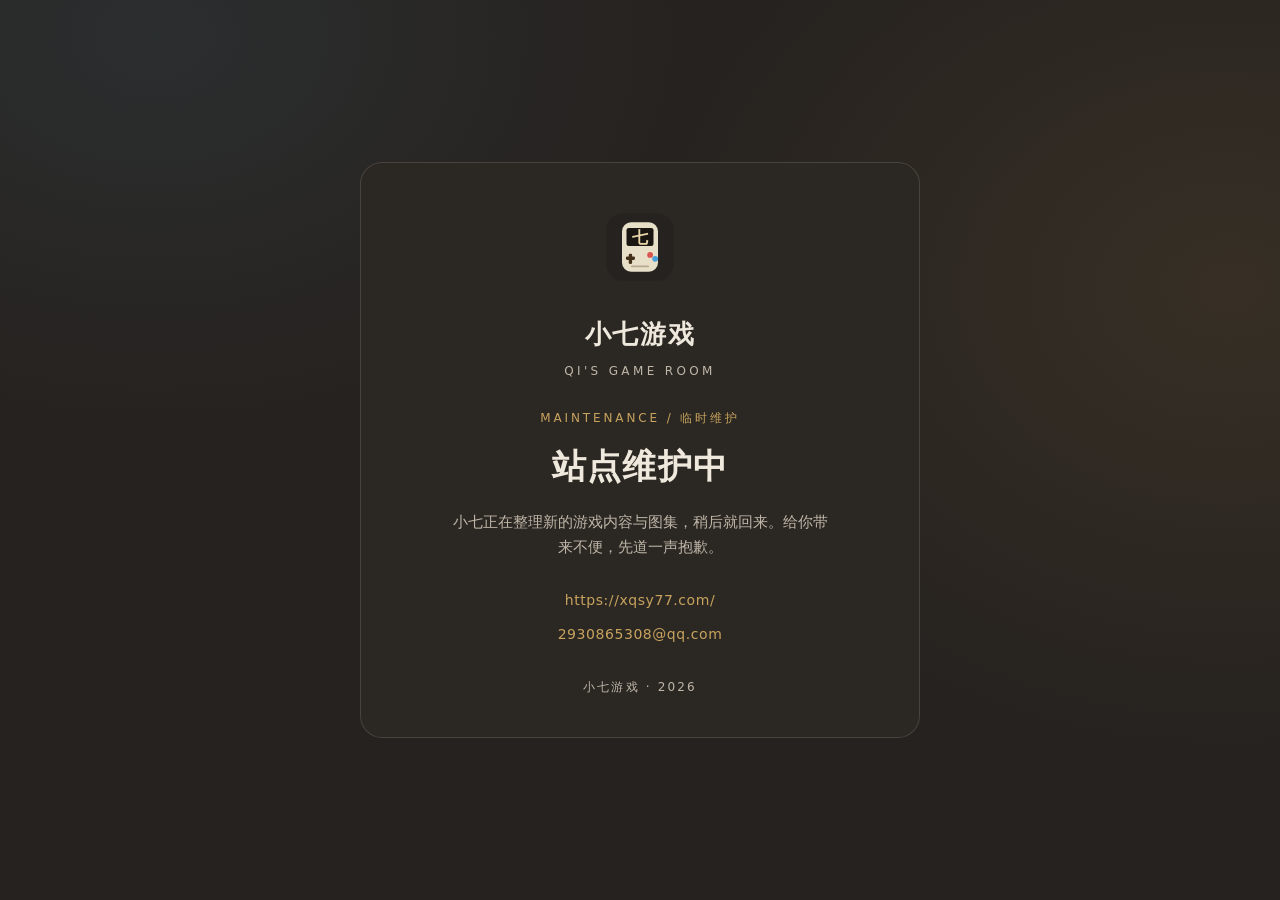
==== commit 771b80dd: "站点临时维护：首页切换为维护提示页" ====
--- a/index.html
+++ b/index.html
@@ -3,235 +3,67 @@
 <head>
 <meta charset="UTF-8">
 <meta name="viewport" content="width=device-width, initial-scale=1.0">
-<title>小七游戏 · 五款在播｜露娜2拾光之约 · 精灵永恒 · 小小屠龙冰雪传奇 · 英雄连城 · 桃园将帅录</title>
-<meta name="description" content="小七的游戏放映厅：露娜2：拾光之约、精灵永恒、小小屠龙·冰雪传奇、英雄连城、桃园将帅录，五款在播游戏的实机演示、海报图集与获取入口。一个页面看全，下一款作品留好了位置。">
-<meta name="keywords" content="小七游戏,露娜2拾光之约,精灵永恒,小小屠龙,冰雪传奇,英雄连城,桃园将帅录,手游,实机演示,游戏集合">
+<title>小七游戏 · 维护中</title>
+<meta name="description" content="小七游戏站点临时维护中，正在整理新的游戏内容与图集，稍后回来。">
 <meta name="theme-color" content="#26221F">
-<meta property="og:type" content="website">
-<meta property="og:title" content="小七游戏 · 五款在播">
-<meta property="og:description" content="露娜2：拾光之约、精灵永恒、小小屠龙·冰雪传奇、英雄连城、桃园将帅录，实机演示与海报图集一站看完。">
-<meta property="og:image" content="assets/img/luna-hero.webp">
-<meta property="og:locale" content="zh_CN">
-<meta name="format-detection" content="telephone=no">
 <meta name="baidu-site-verification" content="codeva-enFO51wfS7" />
 <link rel="icon" type="image/svg+xml" href="assets/logo.svg">
-<link rel="stylesheet" href="assets/site.css">
+<style>
+  :root{
+    --bg:#26221F; --bg2:#2B2723; --ink:#EFE8DC; --ink2:#BFB6A8;
+    --brass:#C8A35E; --line:rgba(239,232,220,.14);
+    --serif:"Noto Serif SC","Source Han Serif SC","Songti SC","STSong","Microsoft YaHei",serif;
+    --sans:"Noto Sans SC","Source Han Sans SC","PingFang SC","Microsoft YaHei",system-ui,sans-serif;
+  }
+  *{margin:0;padding:0;box-sizing:border-box}
+  html{-webkit-text-size-adjust:100%}
+  body{
+    min-height:100vh; background:var(--bg); color:var(--ink);
+    font-family:var(--sans); font-weight:300; line-height:1.7;
+    display:flex; align-items:center; justify-content:center; padding:32px 24px;
+    background-image:
+      radial-gradient(820px 600px at 12% 4%, rgba(95,168,211,.09), transparent 65%),
+      radial-gradient(900px 720px at 96% 32%, rgba(200,163,94,.10), transparent 65%);
+  }
+  .card{
+    width:100%; max-width:560px; text-align:center;
+    border:1px solid var(--line); border-radius:22px;
+    background:var(--bg2); padding:48px 36px 40px;
+  }
+  .logo{width:72px;height:72px;margin:0 auto 22px}
+  .brand{font-family:var(--serif); font-weight:900; font-size:26px; letter-spacing:.06em}
+  .brand small{display:block; font-family:var(--sans); font-weight:300; font-size:12px; letter-spacing:.28em; color:var(--ink2); margin-top:4px}
+  .eyebrow{margin-top:26px; font-size:12px; letter-spacing:.24em; color:var(--brass)}
+  h1{font-family:var(--serif); font-weight:900; font-size:34px; margin:10px 0 14px; letter-spacing:.04em}
+  p.lede{color:var(--ink2); font-size:15px; max-width:380px; margin:0 auto}
+  .meta{margin-top:28px; display:flex; flex-direction:column; gap:10px; align-items:center; font-size:14px}
+  .meta a{color:var(--brass); text-decoration:none; letter-spacing:.04em}
+  .meta a:hover{text-decoration:underline}
+  .foot{margin-top:30px; font-size:12px; letter-spacing:.18em; color:var(--ink2)}
+  @media (max-width:480px){ .card{padding:38px 24px 30px} h1{font-size:28px} }
+</style>
 </head>
 <body>
-<div class="read-progress" aria-hidden="true"><i id="readBar"></i></div>
-<a class="skip-link" href="#main">跳到主要内容</a>
-
-<header class="site-head" id="head">
-  <div class="hang" aria-hidden="true">
-    <div class="hang-rope"></div>
-    <div class="hang-ico">
-      <svg viewBox="0 0 64 64">
-        <rect x="2" y="2" width="60" height="60" rx="15" fill="#26221F"/>
-        <rect x="16" y="10" width="32" height="44" rx="8" fill="#E8DFC8"/>
-        <rect x="20" y="15" width="24" height="16" rx="2" fill="#1A1712"/>
-        <text x="32" y="28" text-anchor="middle" font-family="serif" font-weight="900" font-size="14" fill="#E8D5A8">七</text>
-        <g fill="#433018"><rect x="22" y="38" width="3" height="9" rx="1"/><rect x="19.5" y="40.5" width="8" height="3" rx="1"/></g>
-        <circle cx="41" cy="39" r="2.6" fill="#D9534F"/>
-        <circle cx="45.5" cy="42.5" r="2.6" fill="#4A9FD8"/>
-        <rect x="24" y="48.5" width="16" height="1.5" rx="0.75" fill="#433018" opacity=".3"/>
-      </svg>
+  <main class="card">
+    <svg class="logo" viewBox="0 0 64 64" aria-hidden="true">
+      <rect x="2" y="2" width="60" height="60" rx="15" fill="#26221F"/>
+      <rect x="16" y="10" width="32" height="44" rx="8" fill="#E8DFC8"/>
+      <rect x="20" y="15" width="24" height="16" rx="2" fill="#1A1712"/>
+      <text x="32" y="28" text-anchor="middle" font-family="serif" font-weight="900" font-size="14" fill="#E8D5A8">七</text>
+      <g fill="#433018"><rect x="22" y="38" width="3" height="9" rx="1"/><rect x="19.5" y="40.5" width="8" height="3" rx="1"/></g>
+      <circle cx="41" cy="39" r="2.6" fill="#D9534F"/>
+      <circle cx="45.5" cy="42.5" r="2.6" fill="#4A9FD8"/>
+      <rect x="24" y="48.5" width="16" height="1.5" rx="0.75" fill="#433018" opacity=".3"/>
+    </svg>
+    <div class="brand">小七游戏<small>QI'S GAME ROOM</small></div>
+    <p class="eyebrow">MAINTENANCE / 临时维护</p>
+    <h1>站点维护中</h1>
+    <p class="lede">小七正在整理新的游戏内容与图集，稍后就回来。给你带来不便，先道一声抱歉。</p>
+    <div class="meta">
+      <a href="https://xqsy77.com/">https://xqsy77.com/</a>
+      <a href="mailto:2930865308@qq.com">2930865308@qq.com</a>
     </div>
-  </div>
-  <div class="head-inner">
-    <a class="brand" href="#top" aria-label="小七游戏 首页">
-      <span class="brand-mark" aria-hidden="true"><svg class="brand-ico" viewBox="0 0 64 64"><rect x="2" y="2" width="60" height="60" rx="15" fill="#26221F"/><rect x="16" y="10" width="32" height="44" rx="8" fill="#E8DFC8"/><rect x="20" y="15" width="24" height="16" rx="2" fill="#1A1712"/><text x="32" y="28" text-anchor="middle" font-family="serif" font-weight="900" font-size="14" fill="#E8D5A8">七</text><g fill="#433018"><rect x="22" y="38" width="3" height="9" rx="1"/><rect x="19.5" y="40.5" width="8" height="3" rx="1"/></g><circle cx="41" cy="39" r="2.6" fill="#D9534F"/><circle cx="45.5" cy="42.5" r="2.6" fill="#4A9FD8"/><rect x="24" y="48.5" width="16" height="1.5" rx="0.75" fill="#433018" opacity=".3"/></svg></span>
-      <span class="brand-text">小七游戏<small>QI'S GAME ROOM</small></span>
-    </a>
-    <nav class="nav" id="nav" aria-label="主导航">
-      <a href="#screening" data-nav="screening">放映厅</a>
-      <a href="#lineup" data-nav="lineup">游戏矩阵</a>
-      <a href="#archive" data-nav="archive">游戏档案</a>
-      <a href="#about" data-nav="about">关于</a>
-    </nav>
-    <div class="head-meta" aria-label="在播数量">
-      <span class="hm-label">在播</span>
-      <b class="hm-num" id="totalCount">03</b>
-      <span class="hm-total">/ 部</span>
-    </div>
-    <button class="burger" id="burger" type="button" aria-expanded="false" aria-controls="nav" aria-label="打开菜单">
-      <span></span><span></span><span></span>
-    </button>
-  </div>
-</header>
-
-<main id="main">
-
-  <!-- ===== 放映厅：主视觉 ===== -->
-  <section class="screening" id="screening" aria-label="在播游戏主视觉">
-    <div class="frame">
-      <div class="stage" id="stage" aria-hidden="true"></div>
-      <p class="corner tl">小七游戏 · 放映厅</p>
-      <p class="corner tr"><span>SCREENING ROOM</span> / <b id="cornerCount">03</b> REELS</p>
-
-      <div class="copy" id="heroCopy">
-        <p class="eyebrow"><span class="dot" aria-hidden="true"></span><span id="reelNo">REEL 01</span> · 放映中</p>
-        <h1 id="heroTitle">桃园将帅录</h1>
-        <p class="latin" id="heroLatin">TAOYUAN JIANGSHUALU</p>
-        <ul class="tags" id="heroTags" aria-label="游戏标签"></ul>
-        <p class="hook" id="heroHook"></p>
-        <div class="cta-row">
-          <button class="btn solid dl-hero" type="button" data-act="download" id="heroDlBtn">
-            <span class="dl-hero-text"><b id="heroDlMain">立即下载</b><small id="heroDlSub">下载入口</small></span>
-            <svg viewBox="0 0 24 24" aria-hidden="true"><path d="M12 4v11m0 0l-4.5-4.5M12 15l4.5-4.5M5 19h14"/></svg>
-          </button>
-          <button class="btn ghost" type="button" data-act="video">
-            <span>看实机演示</span>
-            <svg viewBox="0 0 24 24" aria-hidden="true"><path d="M8 5.5v13l11-6.5z"></path></svg>
-          </button>
-          <button class="btn ghost" type="button" data-act="archive">游戏档案</button>
-        </div>
-      </div>
-
-      <div class="reel-strip">
-        <div class="strip-track" id="stripTrack" aria-label="切换游戏"></div>
-        <div class="strip-foot">
-          <div class="progress" id="progress" aria-hidden="true"><i id="progressBar"></i></div>
-          <div class="strip-nav">
-            <button class="nav-btn" id="prevBtn" type="button" aria-label="上一部">
-              <svg viewBox="0 0 24 24" aria-hidden="true"><path d="M15 5l-7 7 7 7"></path></svg>
-            </button>
-            <button class="nav-btn" id="nextBtn" type="button" aria-label="下一部">
-              <svg viewBox="0 0 24 24" aria-hidden="true"><path d="M9 5l7 7-7 7"></path></svg>
-            </button>
-          </div>
-        </div>
-      </div>
-    </div>
-  </section>
-
-  <!-- ===== 游戏矩阵：纸质图录 ===== -->
-  <section class="lineup" id="lineup" aria-label="游戏矩阵">
-    <div class="wrap">
-      <header class="sec-head">
-        <div>
-          <p class="eyebrow dark">LINEUP / 游戏矩阵</p>
-          <h2>五款在播，<br>一条线排下去</h2>
-        </div>
-        <div class="sec-side">
-          <p class="lede">同一个版式，装得下现在的五款，也装得下下一款。主视觉、一句钩子、一段实机，位置都留好了。</p>
-          <p class="side-note"><b id="lineupCount">03</b> 在播 · <b id="seatCount">04</b> 席位预留</p>
-        </div>
-      </header>
-      <div class="filter-row" id="filterChips" role="group" aria-label="按类型筛选"></div>
-      <div class="cards" id="cards"></div>
-    </div>
-  </section>
-
-  <!-- ===== 游戏档案 ===== -->
-  <section class="archive" id="archive" aria-label="游戏档案">
-    <div class="wrap">
-      <header class="sec-head light">
-        <div>
-          <p class="eyebrow">ARCHIVE / 游戏档案</p>
-          <h2>逐款拆开看</h2>
-        </div>
-        <div class="sec-side">
-          <p class="lede">每款只留一屏：它是什么、能玩到什么、实机长什么样。看完再决定先下哪一个。</p>
-        </div>
-      </header>
-      <div id="dossiers"></div>
-    </div>
-  </section>
-
-  <!-- ===== 收尾下载带：由 GAMES 数组自动生成 ===== -->
-  <section class="dl-band" id="downloads" aria-label="全部游戏下载入口">
-    <div class="wrap">
-      <header class="dl-band-head">
-        <p class="eyebrow">DOWNLOAD / 一键直达</p>
-        <h2>想先下哪一款</h2>
-        <p class="dl-band-lede">每款取首选入口，新标签页直达；其余平台入口与说明，见上方对应游戏档案。</p>
-      </header>
-      <div class="dl-band-grid" id="dlBand"></div>
-      <p class="dl-band-note">均为官方商店或渠道页面直达，本站仅作宣传展示、不代发安装包；建议 16 岁以上体验。</p>
-    </div>
-  </section>
-
-  <!-- ===== 微信公众号（固定品牌板块，不进入 GAMES 数组） ===== -->
-  <section class="wechat" id="wechat" aria-label="公众号关注与搜一搜引导">
-    <div class="wrap">
-      <header class="wx-head">
-        <p class="eyebrow">FOLLOW / 公众号 · 搜一搜</p>
-        <h2>关注小七公众号</h2>
-        <p class="wx-lede">左侧公众号二维码，微信扫码即可关注；右侧可在微信「搜一搜」输入「游戏推荐-小七小七」，查看在播游戏的实机与开荒内容。</p>
-      </header>
-      <div class="wx-grid">
-        <figure class="wx-card qr-card">
-          <img class="qr-img" src="assets/wechat/wx-official-qr.webp" alt="小七游戏公众号二维码，扫码关注，添加小七" loading="lazy" decoding="async">
-          <figcaption>扫码关注，添加小七</figcaption>
-        </figure>
-        <figure class="wx-card promo-card">
-          <img src="assets/wechat/wx-scan-standard.webp" alt="微信搜一搜游戏推荐-小七小七官方联合传播物料" loading="lazy" decoding="async">
-          <figcaption>微信搜一搜「游戏推荐-小七小七」</figcaption>
-        </figure>
-      </div>
-      <p class="wx-note">公众号名称以微信内实际展示为准；本站仅作宣传引导，不内嵌第三方关注组件。</p>
-    </div>
-  </section>
-
-  <!-- ===== 关于 ===== -->
-  <section class="about" id="about" aria-label="关于小七游戏">
-    <div class="wrap about-grid">
-      <div class="about-copy">
-        <p class="eyebrow">ABOUT / 关于</p>
-        <h2>一个人玩，<br>一个人讲。</h2>
-        <p class="about-lede">小七，游戏内容博主。白天打本，晚上开播，录屏、攻略、开荒记录都发在同一处。这个站点是把在播的几款收在一起：想先看实机，点演示；想先看画风，翻图集。</p>
-        <p class="about-sign">—— 小七</p>
-      </div>
-      <ul class="notes">
-        <li><b>在播</b><span>五款：露娜2：拾光之约、精灵永恒、小小屠龙·冰雪传奇、英雄连城、桃园将帅录，实机与攻略按版本更新。</span></li>
-        <li><b>素材</b><span>画面、海报与游戏名称版权归各游戏官方所有，本站仅作宣传展示。</span></li>
-        <li><b>联系</b><span>内容合作与素材授权：2930865308@qq.com</span></li>
-        <li><b>适龄</b><span>本页涉及游戏均含虚拟道具与随机抽取玩法，建议 16 岁以上体验。</span></li>
-      </ul>
-    </div>
-  </section>
-</main>
-
-<footer class="site-foot">
-  <div class="wrap foot-grid">
-    <div class="foot-brand">
-      <span class="brand-mark small" aria-hidden="true"><svg class="brand-ico" viewBox="0 0 64 64"><rect x="2" y="2" width="60" height="60" rx="15" fill="#26221F"/><rect x="16" y="10" width="32" height="44" rx="8" fill="#E8DFC8"/><rect x="20" y="15" width="24" height="16" rx="2" fill="#1A1712"/><text x="32" y="28" text-anchor="middle" font-family="serif" font-weight="900" font-size="14" fill="#E8D5A8">七</text><g fill="#433018"><rect x="22" y="38" width="3" height="9" rx="1"/><rect x="19.5" y="40.5" width="8" height="3" rx="1"/></g><circle cx="41" cy="39" r="2.6" fill="#D9534F"/><circle cx="45.5" cy="42.5" r="2.6" fill="#4A9FD8"/><rect x="24" y="48.5" width="16" height="1.5" rx="0.75" fill="#433018" opacity=".3"/></svg></span>
-      <div>
-        <p>小七游戏</p>
-        <span>QI'S GAME ROOM · 2026</span>
-      </div>
-    </div>
-    <nav class="foot-nav" aria-label="页脚导航">
-      <a href="#screening">放映厅</a>
-      <a href="#lineup">游戏矩阵</a>
-      <a href="#archive">游戏档案</a>
-      <a href="#wechat">公众号</a>
-      <a href="#about">关于</a>
-    </nav>
-    <p class="foot-note">本页为个人游戏宣传集合页，非任何游戏的官方网站。素材版权归各游戏官方所有。</p>
-    <div class="foot-age"><img src="assets/img/age-16.webp" alt="适龄提示 16+ CADPA"><span>本网站所有游戏适合 16 周岁以上玩家，请合理安排游戏时间，抵制不良游戏内容。</span></div>
-  </div>
-</footer>
-
-<!-- ===== 弹层 ===== -->
-<div class="modal" id="modal" role="dialog" aria-modal="true" aria-hidden="true">
-  <div class="modal-mask" data-close></div>
-  <div class="modal-panel">
-    <header class="modal-head">
-      <div>
-        <p class="m-eyebrow" id="mEyebrow">实机演示</p>
-        <h3 id="mTitle">标题</h3>
-      </div>
-      <button class="m-close" type="button" data-close aria-label="关闭">
-        <svg viewBox="0 0 24 24" aria-hidden="true"><path d="M6 6l12 12M18 6L6 18"></path></svg>
-      </button>
-    </header>
-    <div class="m-body" id="mBody"></div>
-  </div>
-</div>
-
-<div class="toast" id="toast" role="status" aria-live="polite"></div>
-
-<script src="assets/site.js"></script>
+    <p class="foot">小七游戏 · 2026</p>
+  </main>
 </body>
 </html>
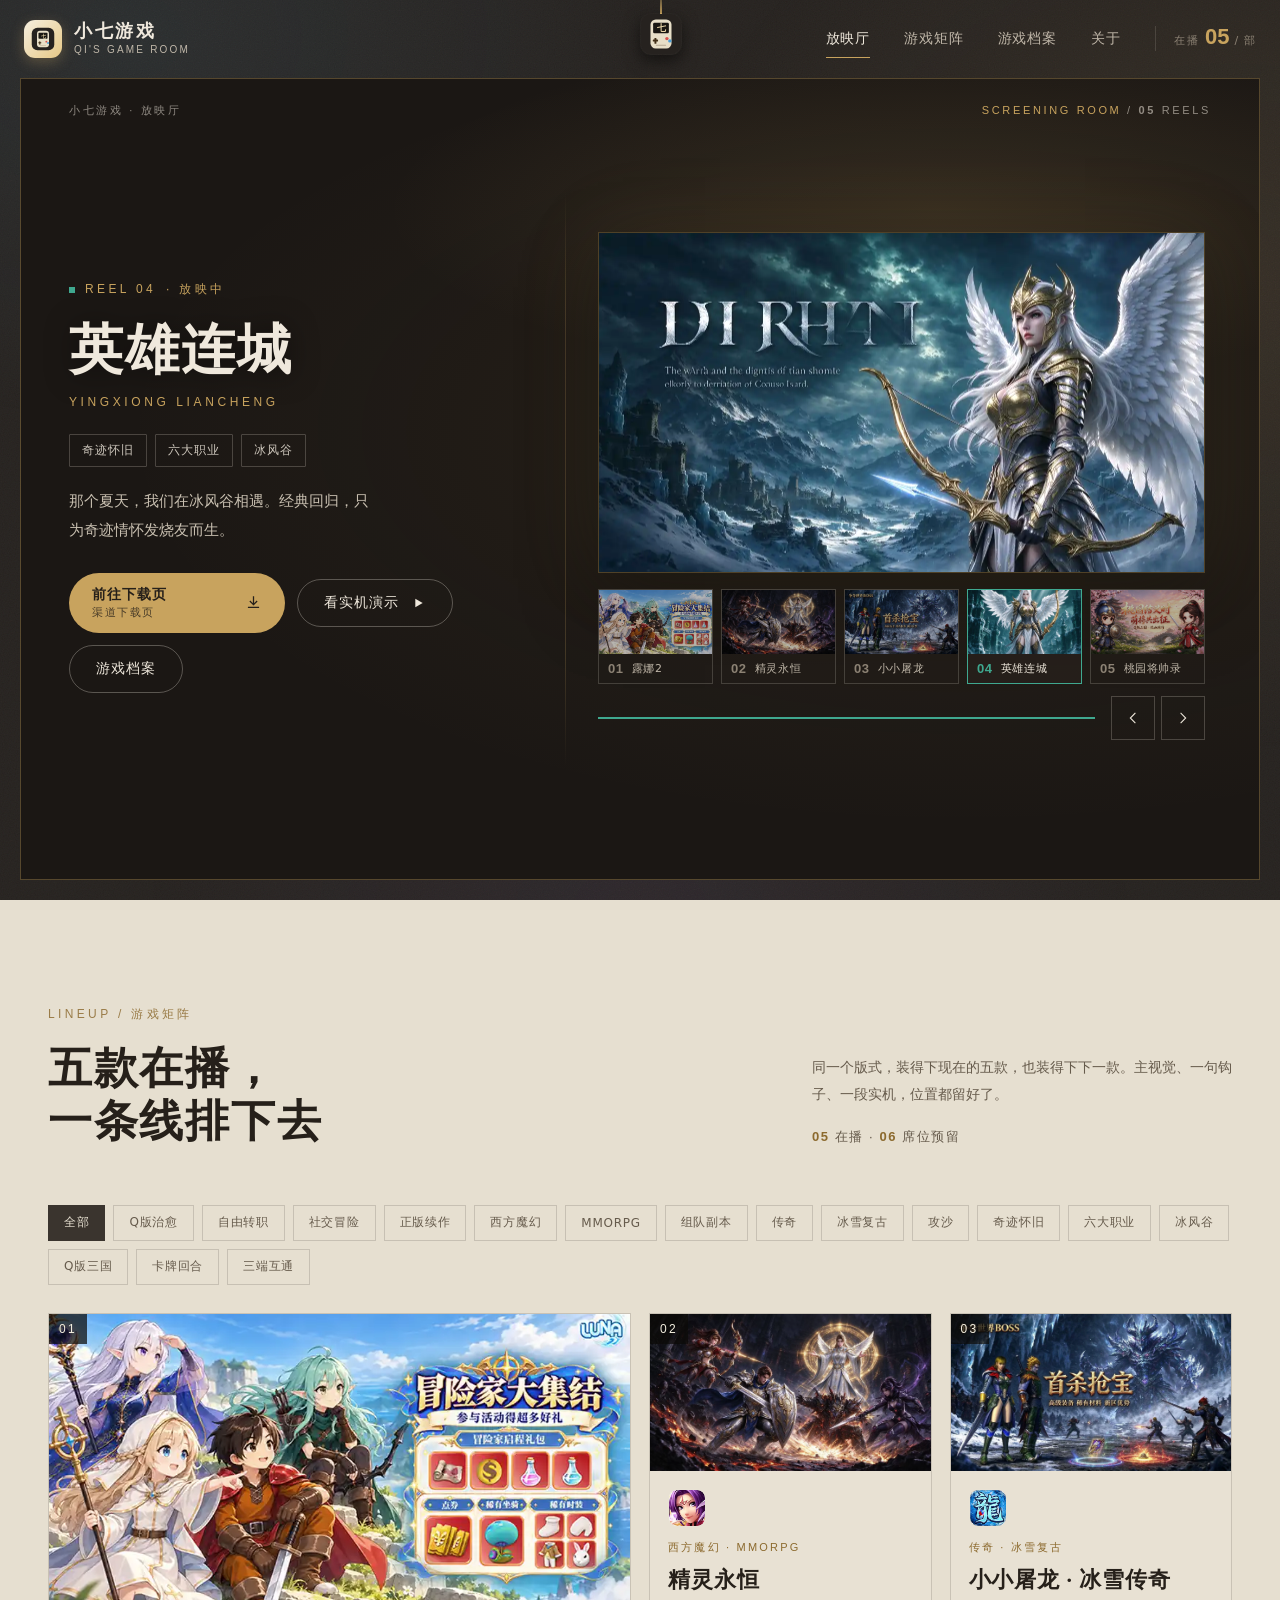
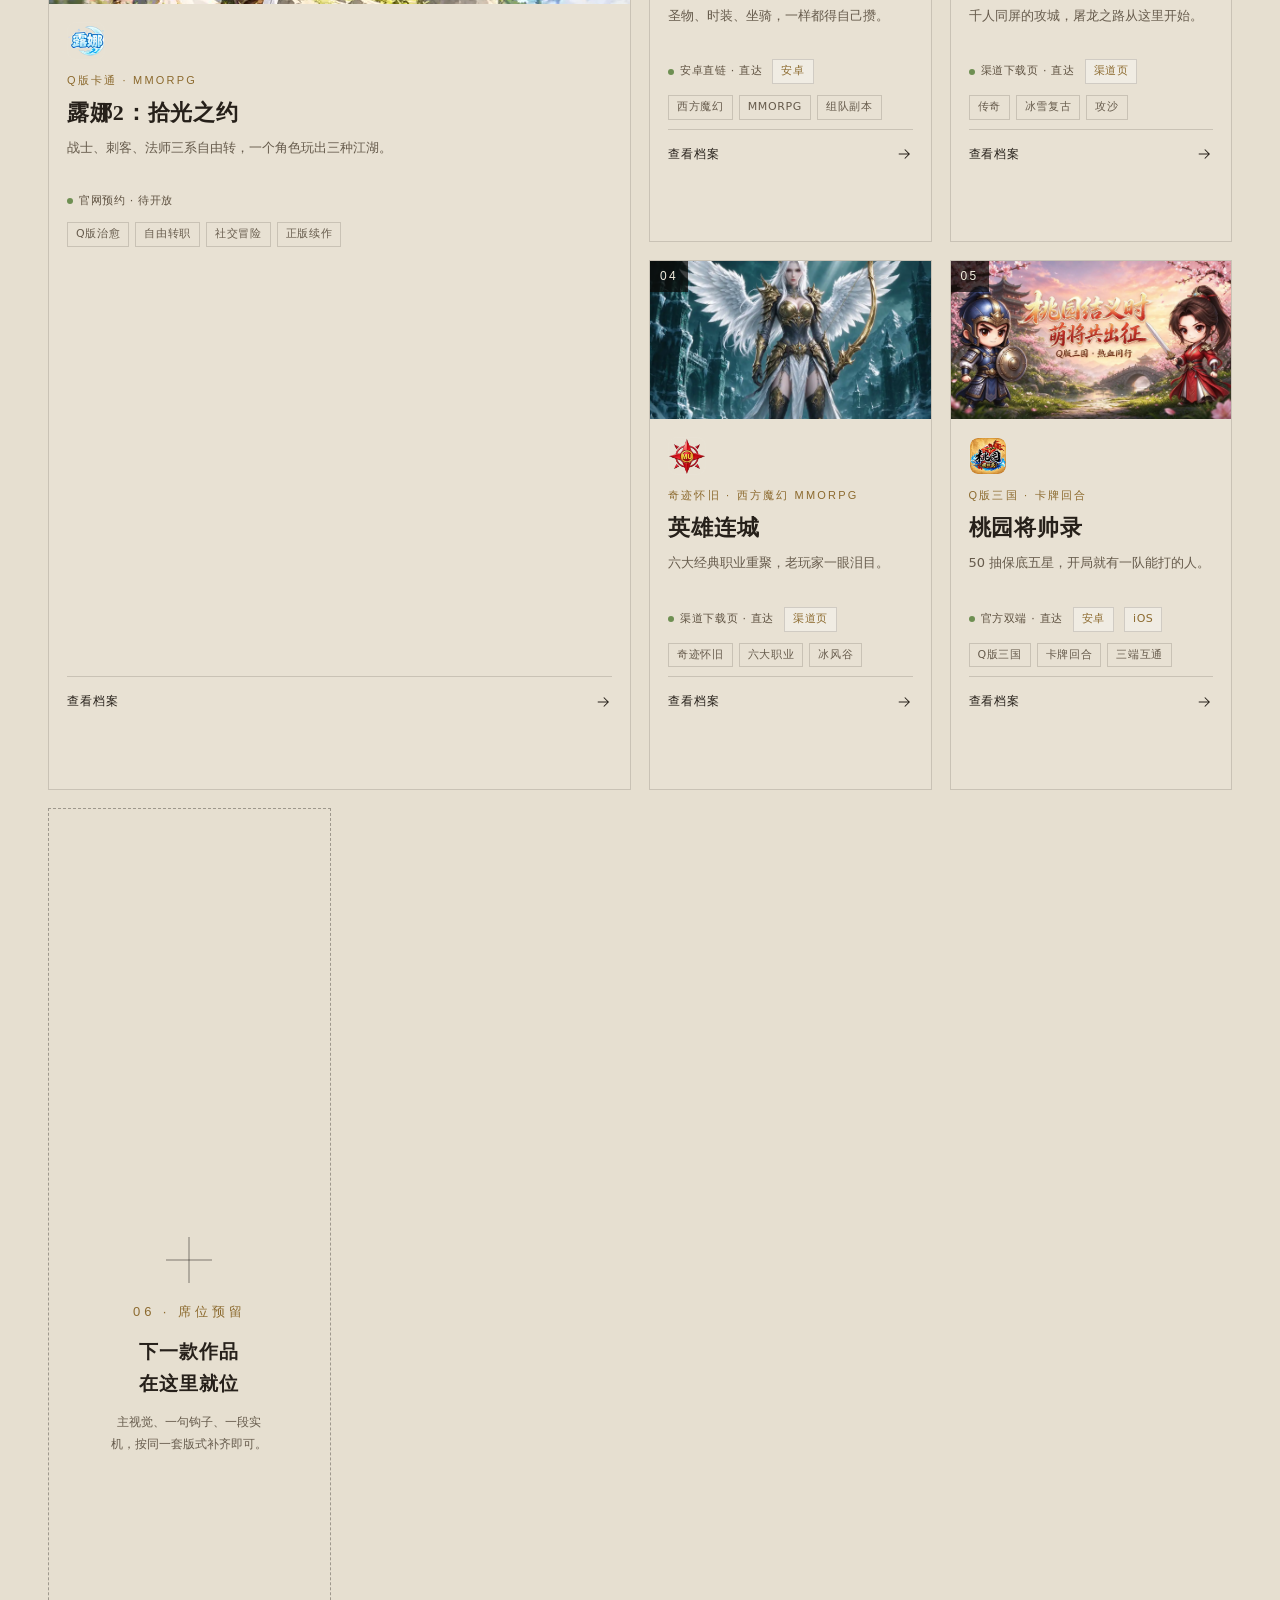
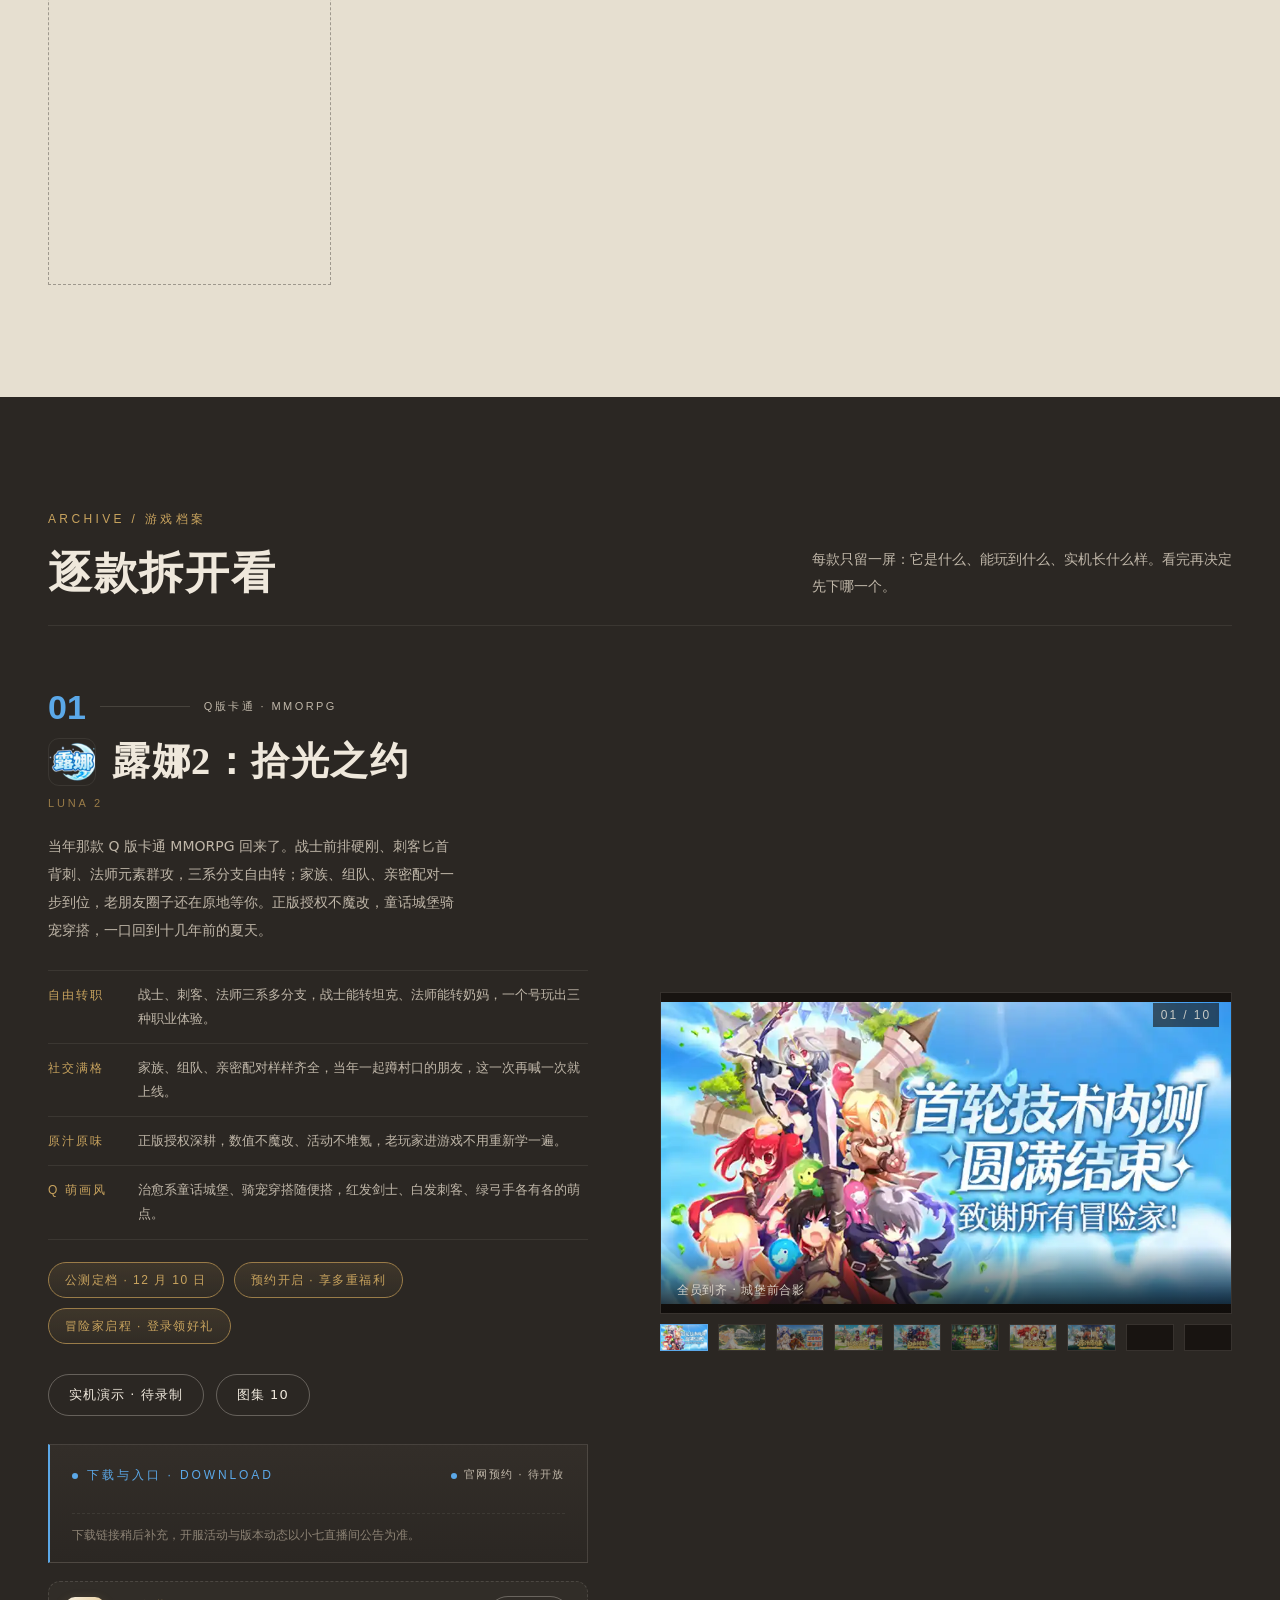
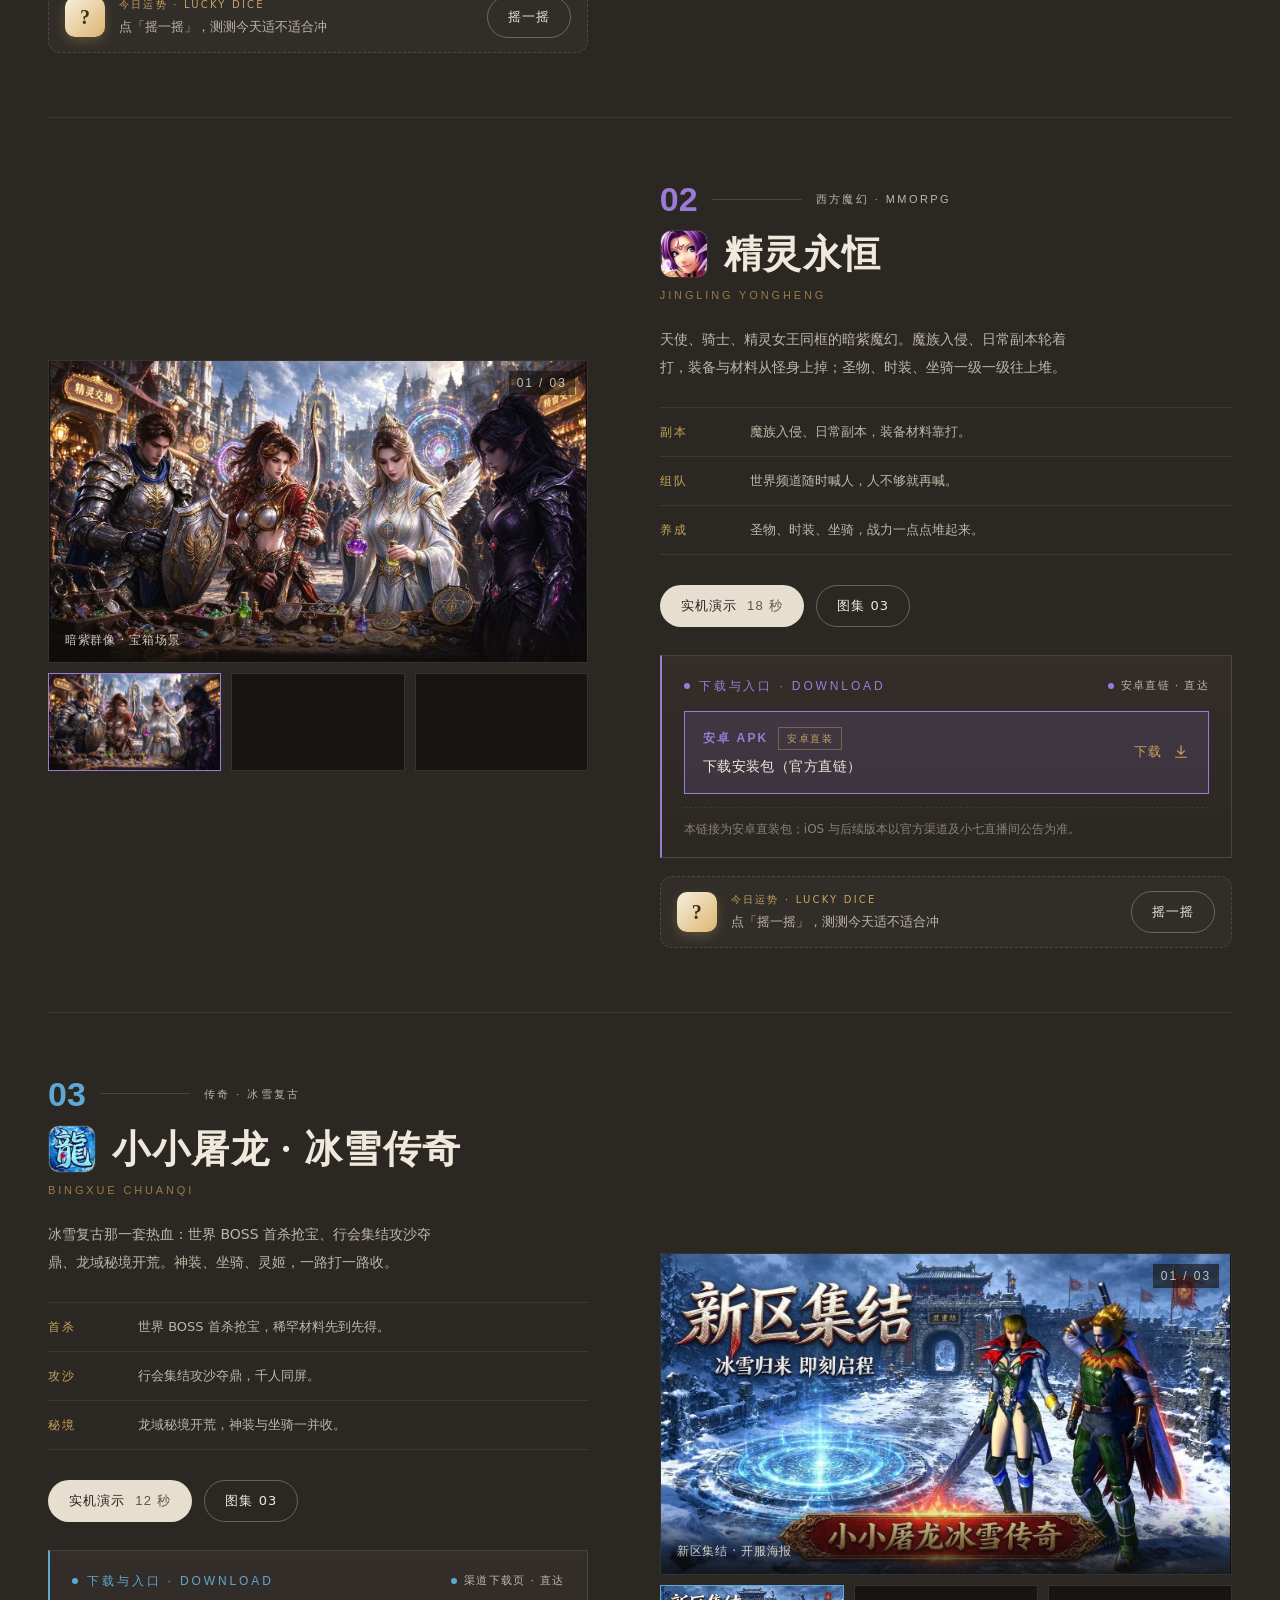
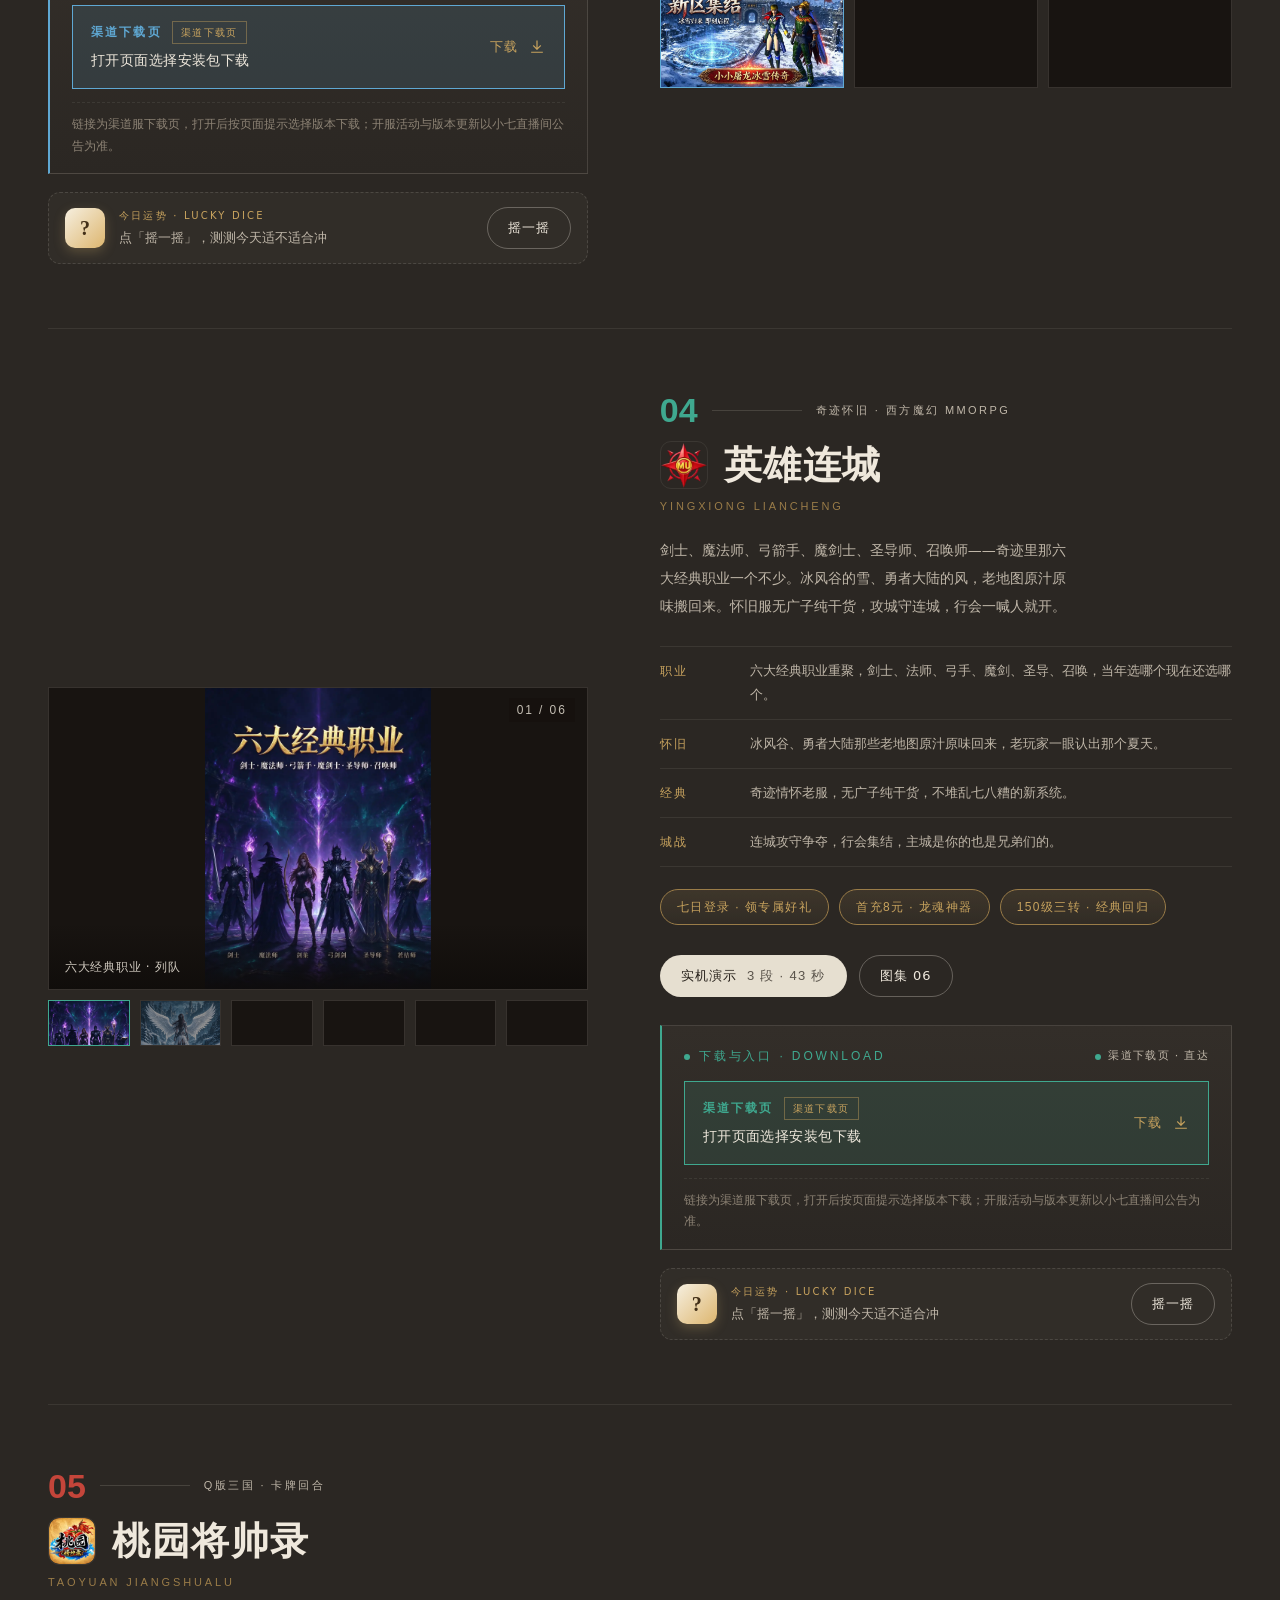
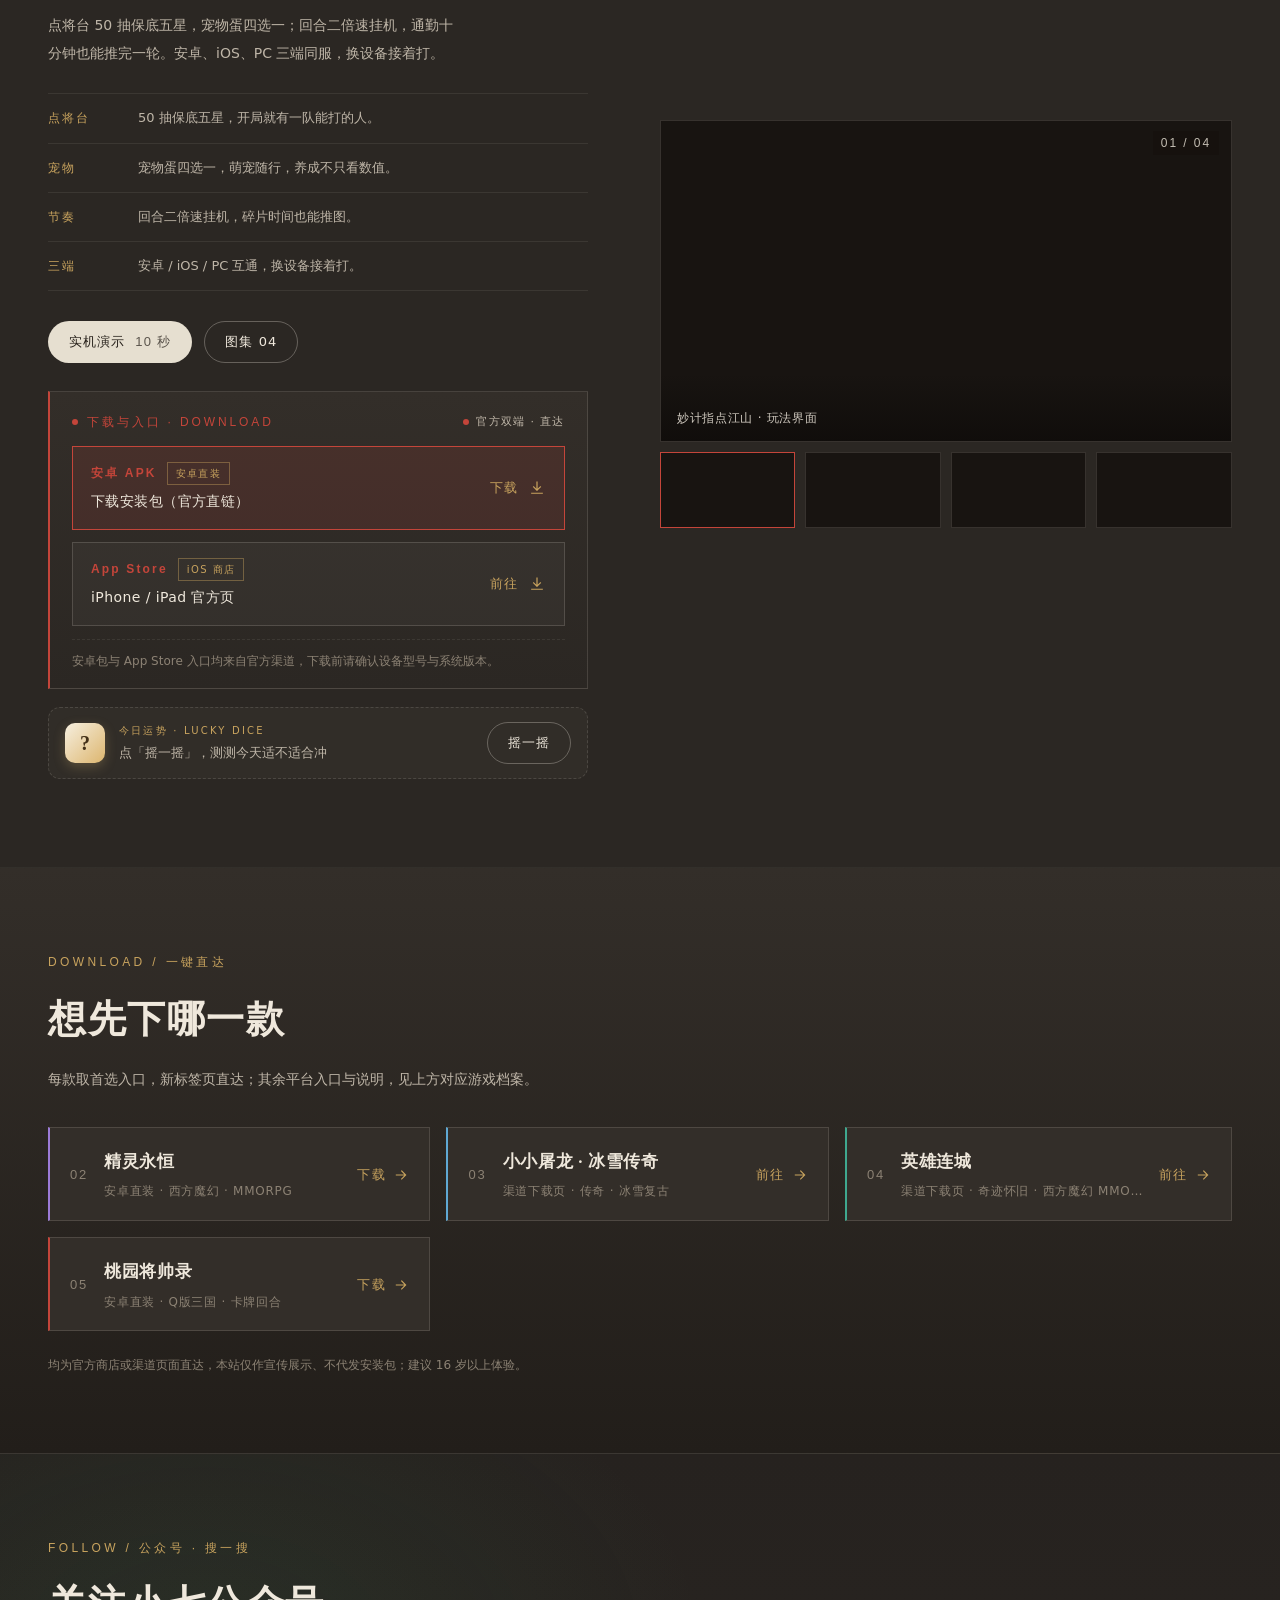
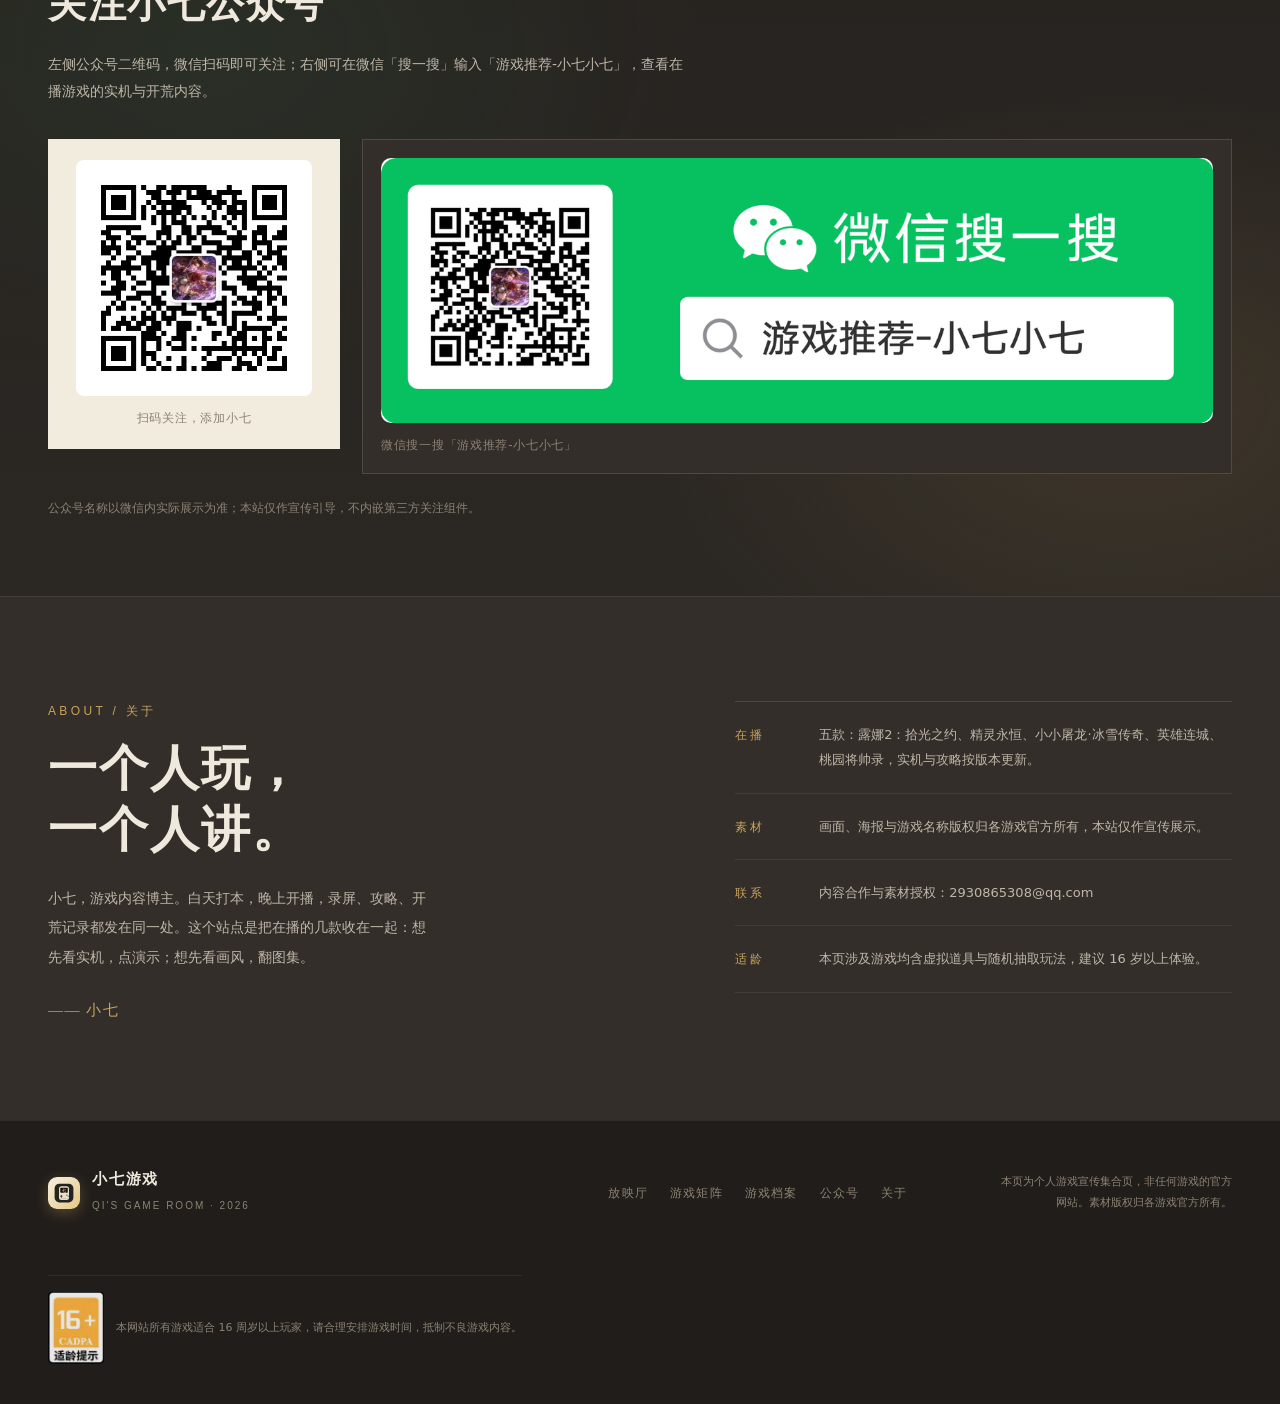
==== commit 95f25ecd: "恢复正式首页；精灵永恒、英雄连城标记维护中" ====
--- a/index.html
+++ b/index.html
@@ -3,67 +3,235 @@
 <head>
 <meta charset="UTF-8">
 <meta name="viewport" content="width=device-width, initial-scale=1.0">
-<title>小七游戏 · 维护中</title>
-<meta name="description" content="小七游戏站点临时维护中，正在整理新的游戏内容与图集，稍后回来。">
+<title>小七游戏 · 五款在播｜露娜2拾光之约 · 精灵永恒 · 小小屠龙冰雪传奇 · 英雄连城 · 桃园将帅录</title>
+<meta name="description" content="小七的游戏放映厅：露娜2：拾光之约、精灵永恒、小小屠龙·冰雪传奇、英雄连城、桃园将帅录，五款在播游戏的实机演示、海报图集与获取入口。一个页面看全，下一款作品留好了位置。">
+<meta name="keywords" content="小七游戏,露娜2拾光之约,精灵永恒,小小屠龙,冰雪传奇,英雄连城,桃园将帅录,手游,实机演示,游戏集合">
 <meta name="theme-color" content="#26221F">
+<meta property="og:type" content="website">
+<meta property="og:title" content="小七游戏 · 五款在播">
+<meta property="og:description" content="露娜2：拾光之约、精灵永恒、小小屠龙·冰雪传奇、英雄连城、桃园将帅录，实机演示与海报图集一站看完。">
+<meta property="og:image" content="assets/img/luna-hero.webp">
+<meta property="og:locale" content="zh_CN">
+<meta name="format-detection" content="telephone=no">
 <meta name="baidu-site-verification" content="codeva-enFO51wfS7" />
 <link rel="icon" type="image/svg+xml" href="assets/logo.svg">
-<style>
-  :root{
-    --bg:#26221F; --bg2:#2B2723; --ink:#EFE8DC; --ink2:#BFB6A8;
-    --brass:#C8A35E; --line:rgba(239,232,220,.14);
-    --serif:"Noto Serif SC","Source Han Serif SC","Songti SC","STSong","Microsoft YaHei",serif;
-    --sans:"Noto Sans SC","Source Han Sans SC","PingFang SC","Microsoft YaHei",system-ui,sans-serif;
-  }
-  *{margin:0;padding:0;box-sizing:border-box}
-  html{-webkit-text-size-adjust:100%}
-  body{
-    min-height:100vh; background:var(--bg); color:var(--ink);
-    font-family:var(--sans); font-weight:300; line-height:1.7;
-    display:flex; align-items:center; justify-content:center; padding:32px 24px;
-    background-image:
-      radial-gradient(820px 600px at 12% 4%, rgba(95,168,211,.09), transparent 65%),
-      radial-gradient(900px 720px at 96% 32%, rgba(200,163,94,.10), transparent 65%);
-  }
-  .card{
-    width:100%; max-width:560px; text-align:center;
-    border:1px solid var(--line); border-radius:22px;
-    background:var(--bg2); padding:48px 36px 40px;
-  }
-  .logo{width:72px;height:72px;margin:0 auto 22px}
-  .brand{font-family:var(--serif); font-weight:900; font-size:26px; letter-spacing:.06em}
-  .brand small{display:block; font-family:var(--sans); font-weight:300; font-size:12px; letter-spacing:.28em; color:var(--ink2); margin-top:4px}
-  .eyebrow{margin-top:26px; font-size:12px; letter-spacing:.24em; color:var(--brass)}
-  h1{font-family:var(--serif); font-weight:900; font-size:34px; margin:10px 0 14px; letter-spacing:.04em}
-  p.lede{color:var(--ink2); font-size:15px; max-width:380px; margin:0 auto}
-  .meta{margin-top:28px; display:flex; flex-direction:column; gap:10px; align-items:center; font-size:14px}
-  .meta a{color:var(--brass); text-decoration:none; letter-spacing:.04em}
-  .meta a:hover{text-decoration:underline}
-  .foot{margin-top:30px; font-size:12px; letter-spacing:.18em; color:var(--ink2)}
-  @media (max-width:480px){ .card{padding:38px 24px 30px} h1{font-size:28px} }
-</style>
+<link rel="stylesheet" href="assets/site.css">
 </head>
 <body>
-  <main class="card">
-    <svg class="logo" viewBox="0 0 64 64" aria-hidden="true">
-      <rect x="2" y="2" width="60" height="60" rx="15" fill="#26221F"/>
-      <rect x="16" y="10" width="32" height="44" rx="8" fill="#E8DFC8"/>
-      <rect x="20" y="15" width="24" height="16" rx="2" fill="#1A1712"/>
-      <text x="32" y="28" text-anchor="middle" font-family="serif" font-weight="900" font-size="14" fill="#E8D5A8">七</text>
-      <g fill="#433018"><rect x="22" y="38" width="3" height="9" rx="1"/><rect x="19.5" y="40.5" width="8" height="3" rx="1"/></g>
-      <circle cx="41" cy="39" r="2.6" fill="#D9534F"/>
-      <circle cx="45.5" cy="42.5" r="2.6" fill="#4A9FD8"/>
-      <rect x="24" y="48.5" width="16" height="1.5" rx="0.75" fill="#433018" opacity=".3"/>
-    </svg>
-    <div class="brand">小七游戏<small>QI'S GAME ROOM</small></div>
-    <p class="eyebrow">MAINTENANCE / 临时维护</p>
-    <h1>站点维护中</h1>
-    <p class="lede">小七正在整理新的游戏内容与图集，稍后就回来。给你带来不便，先道一声抱歉。</p>
-    <div class="meta">
-      <a href="https://xqsy77.com/">https://xqsy77.com/</a>
-      <a href="mailto:2930865308@qq.com">2930865308@qq.com</a>
-    </div>
-    <p class="foot">小七游戏 · 2026</p>
-  </main>
+<div class="read-progress" aria-hidden="true"><i id="readBar"></i></div>
+<a class="skip-link" href="#main">跳到主要内容</a>
+
+<header class="site-head" id="head">
+  <div class="hang" aria-hidden="true">
+    <div class="hang-rope"></div>
+    <div class="hang-ico">
+      <svg viewBox="0 0 64 64">
+        <rect x="2" y="2" width="60" height="60" rx="15" fill="#26221F"/>
+        <rect x="16" y="10" width="32" height="44" rx="8" fill="#E8DFC8"/>
+        <rect x="20" y="15" width="24" height="16" rx="2" fill="#1A1712"/>
+        <text x="32" y="28" text-anchor="middle" font-family="serif" font-weight="900" font-size="14" fill="#E8D5A8">七</text>
+        <g fill="#433018"><rect x="22" y="38" width="3" height="9" rx="1"/><rect x="19.5" y="40.5" width="8" height="3" rx="1"/></g>
+        <circle cx="41" cy="39" r="2.6" fill="#D9534F"/>
+        <circle cx="45.5" cy="42.5" r="2.6" fill="#4A9FD8"/>
+        <rect x="24" y="48.5" width="16" height="1.5" rx="0.75" fill="#433018" opacity=".3"/>
+      </svg>
+    </div>
+  </div>
+  <div class="head-inner">
+    <a class="brand" href="#top" aria-label="小七游戏 首页">
+      <span class="brand-mark" aria-hidden="true"><svg class="brand-ico" viewBox="0 0 64 64"><rect x="2" y="2" width="60" height="60" rx="15" fill="#26221F"/><rect x="16" y="10" width="32" height="44" rx="8" fill="#E8DFC8"/><rect x="20" y="15" width="24" height="16" rx="2" fill="#1A1712"/><text x="32" y="28" text-anchor="middle" font-family="serif" font-weight="900" font-size="14" fill="#E8D5A8">七</text><g fill="#433018"><rect x="22" y="38" width="3" height="9" rx="1"/><rect x="19.5" y="40.5" width="8" height="3" rx="1"/></g><circle cx="41" cy="39" r="2.6" fill="#D9534F"/><circle cx="45.5" cy="42.5" r="2.6" fill="#4A9FD8"/><rect x="24" y="48.5" width="16" height="1.5" rx="0.75" fill="#433018" opacity=".3"/></svg></span>
+      <span class="brand-text">小七游戏<small>QI'S GAME ROOM</small></span>
+    </a>
+    <nav class="nav" id="nav" aria-label="主导航">
+      <a href="#screening" data-nav="screening">放映厅</a>
+      <a href="#lineup" data-nav="lineup">游戏矩阵</a>
+      <a href="#archive" data-nav="archive">游戏档案</a>
+      <a href="#about" data-nav="about">关于</a>
+    </nav>
+    <div class="head-meta" aria-label="在播数量">
+      <span class="hm-label">在播</span>
+      <b class="hm-num" id="totalCount">03</b>
+      <span class="hm-total">/ 部</span>
+    </div>
+    <button class="burger" id="burger" type="button" aria-expanded="false" aria-controls="nav" aria-label="打开菜单">
+      <span></span><span></span><span></span>
+    </button>
+  </div>
+</header>
+
+<main id="main">
+
+  <!-- ===== 放映厅：主视觉 ===== -->
+  <section class="screening" id="screening" aria-label="在播游戏主视觉">
+    <div class="frame">
+      <div class="stage" id="stage" aria-hidden="true"></div>
+      <p class="corner tl">小七游戏 · 放映厅</p>
+      <p class="corner tr"><span>SCREENING ROOM</span> / <b id="cornerCount">03</b> REELS</p>
+
+      <div class="copy" id="heroCopy">
+        <p class="eyebrow"><span class="dot" aria-hidden="true"></span><span id="reelNo">REEL 01</span> · 放映中</p>
+        <h1 id="heroTitle">桃园将帅录</h1>
+        <p class="latin" id="heroLatin">TAOYUAN JIANGSHUALU</p>
+        <ul class="tags" id="heroTags" aria-label="游戏标签"></ul>
+        <p class="hook" id="heroHook"></p>
+        <div class="cta-row">
+          <button class="btn solid dl-hero" type="button" data-act="download" id="heroDlBtn">
+            <span class="dl-hero-text"><b id="heroDlMain">立即下载</b><small id="heroDlSub">下载入口</small></span>
+            <svg viewBox="0 0 24 24" aria-hidden="true"><path d="M12 4v11m0 0l-4.5-4.5M12 15l4.5-4.5M5 19h14"/></svg>
+          </button>
+          <button class="btn ghost" type="button" data-act="video">
+            <span>看实机演示</span>
+            <svg viewBox="0 0 24 24" aria-hidden="true"><path d="M8 5.5v13l11-6.5z"></path></svg>
+          </button>
+          <button class="btn ghost" type="button" data-act="archive">游戏档案</button>
+        </div>
+      </div>
+
+      <div class="reel-strip">
+        <div class="strip-track" id="stripTrack" aria-label="切换游戏"></div>
+        <div class="strip-foot">
+          <div class="progress" id="progress" aria-hidden="true"><i id="progressBar"></i></div>
+          <div class="strip-nav">
+            <button class="nav-btn" id="prevBtn" type="button" aria-label="上一部">
+              <svg viewBox="0 0 24 24" aria-hidden="true"><path d="M15 5l-7 7 7 7"></path></svg>
+            </button>
+            <button class="nav-btn" id="nextBtn" type="button" aria-label="下一部">
+              <svg viewBox="0 0 24 24" aria-hidden="true"><path d="M9 5l7 7-7 7"></path></svg>
+            </button>
+          </div>
+        </div>
+      </div>
+    </div>
+  </section>
+
+  <!-- ===== 游戏矩阵：纸质图录 ===== -->
+  <section class="lineup" id="lineup" aria-label="游戏矩阵">
+    <div class="wrap">
+      <header class="sec-head">
+        <div>
+          <p class="eyebrow dark">LINEUP / 游戏矩阵</p>
+          <h2>五款在播，<br>一条线排下去</h2>
+        </div>
+        <div class="sec-side">
+          <p class="lede">同一个版式，装得下现在的五款，也装得下下一款。主视觉、一句钩子、一段实机，位置都留好了。</p>
+          <p class="side-note"><b id="lineupCount">03</b> 在播 · <b id="seatCount">04</b> 席位预留</p>
+        </div>
+      </header>
+      <div class="filter-row" id="filterChips" role="group" aria-label="按类型筛选"></div>
+      <div class="cards" id="cards"></div>
+    </div>
+  </section>
+
+  <!-- ===== 游戏档案 ===== -->
+  <section class="archive" id="archive" aria-label="游戏档案">
+    <div class="wrap">
+      <header class="sec-head light">
+        <div>
+          <p class="eyebrow">ARCHIVE / 游戏档案</p>
+          <h2>逐款拆开看</h2>
+        </div>
+        <div class="sec-side">
+          <p class="lede">每款只留一屏：它是什么、能玩到什么、实机长什么样。看完再决定先下哪一个。</p>
+        </div>
+      </header>
+      <div id="dossiers"></div>
+    </div>
+  </section>
+
+  <!-- ===== 收尾下载带：由 GAMES 数组自动生成 ===== -->
+  <section class="dl-band" id="downloads" aria-label="全部游戏下载入口">
+    <div class="wrap">
+      <header class="dl-band-head">
+        <p class="eyebrow">DOWNLOAD / 一键直达</p>
+        <h2>想先下哪一款</h2>
+        <p class="dl-band-lede">每款取首选入口，新标签页直达；其余平台入口与说明，见上方对应游戏档案。</p>
+      </header>
+      <div class="dl-band-grid" id="dlBand"></div>
+      <p class="dl-band-note">均为官方商店或渠道页面直达，本站仅作宣传展示、不代发安装包；建议 16 岁以上体验。</p>
+    </div>
+  </section>
+
+  <!-- ===== 微信公众号（固定品牌板块，不进入 GAMES 数组） ===== -->
+  <section class="wechat" id="wechat" aria-label="公众号关注与搜一搜引导">
+    <div class="wrap">
+      <header class="wx-head">
+        <p class="eyebrow">FOLLOW / 公众号 · 搜一搜</p>
+        <h2>关注小七公众号</h2>
+        <p class="wx-lede">左侧公众号二维码，微信扫码即可关注；右侧可在微信「搜一搜」输入「游戏推荐-小七小七」，查看在播游戏的实机与开荒内容。</p>
+      </header>
+      <div class="wx-grid">
+        <figure class="wx-card qr-card">
+          <img class="qr-img" src="assets/wechat/wx-official-qr.webp" alt="小七游戏公众号二维码，扫码关注，添加小七" loading="lazy" decoding="async">
+          <figcaption>扫码关注，添加小七</figcaption>
+        </figure>
+        <figure class="wx-card promo-card">
+          <img src="assets/wechat/wx-scan-standard.webp" alt="微信搜一搜游戏推荐-小七小七官方联合传播物料" loading="lazy" decoding="async">
+          <figcaption>微信搜一搜「游戏推荐-小七小七」</figcaption>
+        </figure>
+      </div>
+      <p class="wx-note">公众号名称以微信内实际展示为准；本站仅作宣传引导，不内嵌第三方关注组件。</p>
+    </div>
+  </section>
+
+  <!-- ===== 关于 ===== -->
+  <section class="about" id="about" aria-label="关于小七游戏">
+    <div class="wrap about-grid">
+      <div class="about-copy">
+        <p class="eyebrow">ABOUT / 关于</p>
+        <h2>一个人玩，<br>一个人讲。</h2>
+        <p class="about-lede">小七，游戏内容博主。白天打本，晚上开播，录屏、攻略、开荒记录都发在同一处。这个站点是把在播的几款收在一起：想先看实机，点演示；想先看画风，翻图集。</p>
+        <p class="about-sign">—— 小七</p>
+      </div>
+      <ul class="notes">
+        <li><b>在播</b><span>五款：露娜2：拾光之约、精灵永恒、小小屠龙·冰雪传奇、英雄连城、桃园将帅录，实机与攻略按版本更新。</span></li>
+        <li><b>素材</b><span>画面、海报与游戏名称版权归各游戏官方所有，本站仅作宣传展示。</span></li>
+        <li><b>联系</b><span>内容合作与素材授权：2930865308@qq.com</span></li>
+        <li><b>适龄</b><span>本页涉及游戏均含虚拟道具与随机抽取玩法，建议 16 岁以上体验。</span></li>
+      </ul>
+    </div>
+  </section>
+</main>
+
+<footer class="site-foot">
+  <div class="wrap foot-grid">
+    <div class="foot-brand">
+      <span class="brand-mark small" aria-hidden="true"><svg class="brand-ico" viewBox="0 0 64 64"><rect x="2" y="2" width="60" height="60" rx="15" fill="#26221F"/><rect x="16" y="10" width="32" height="44" rx="8" fill="#E8DFC8"/><rect x="20" y="15" width="24" height="16" rx="2" fill="#1A1712"/><text x="32" y="28" text-anchor="middle" font-family="serif" font-weight="900" font-size="14" fill="#E8D5A8">七</text><g fill="#433018"><rect x="22" y="38" width="3" height="9" rx="1"/><rect x="19.5" y="40.5" width="8" height="3" rx="1"/></g><circle cx="41" cy="39" r="2.6" fill="#D9534F"/><circle cx="45.5" cy="42.5" r="2.6" fill="#4A9FD8"/><rect x="24" y="48.5" width="16" height="1.5" rx="0.75" fill="#433018" opacity=".3"/></svg></span>
+      <div>
+        <p>小七游戏</p>
+        <span>QI'S GAME ROOM · 2026</span>
+      </div>
+    </div>
+    <nav class="foot-nav" aria-label="页脚导航">
+      <a href="#screening">放映厅</a>
+      <a href="#lineup">游戏矩阵</a>
+      <a href="#archive">游戏档案</a>
+      <a href="#wechat">公众号</a>
+      <a href="#about">关于</a>
+    </nav>
+    <p class="foot-note">本页为个人游戏宣传集合页，非任何游戏的官方网站。素材版权归各游戏官方所有。</p>
+    <div class="foot-age"><img src="assets/img/age-16.webp" alt="适龄提示 16+ CADPA"><span>本网站所有游戏适合 16 周岁以上玩家，请合理安排游戏时间，抵制不良游戏内容。</span></div>
+  </div>
+</footer>
+
+<!-- ===== 弹层 ===== -->
+<div class="modal" id="modal" role="dialog" aria-modal="true" aria-hidden="true">
+  <div class="modal-mask" data-close></div>
+  <div class="modal-panel">
+    <header class="modal-head">
+      <div>
+        <p class="m-eyebrow" id="mEyebrow">实机演示</p>
+        <h3 id="mTitle">标题</h3>
+      </div>
+      <button class="m-close" type="button" data-close aria-label="关闭">
+        <svg viewBox="0 0 24 24" aria-hidden="true"><path d="M6 6l12 12M18 6L6 18"></path></svg>
+      </button>
+    </header>
+    <div class="m-body" id="mBody"></div>
+  </div>
+</div>
+
+<div class="toast" id="toast" role="status" aria-live="polite"></div>
+
+<script src="assets/site.js"></script>
 </body>
 </html>
--- a/assets/site.css
+++ b/assets/site.css
@@ -0,0 +1,657 @@
+/* ============================================================
+   小七游戏 · 游戏集合站
+   结构：放映厅（深色） / 游戏矩阵（纸色） / 游戏档案（深色） / 关于
+   签名：35mm 片门框 + 片孔 + 放映进度条
+   ============================================================ */
+
+:root{
+  --bg:#26221F;
+  --bg2:#2B2723;
+  --bg3:#332E29;
+  --bg-elev:#3A342E;
+  --ink:#EFE8DC;
+  --ink2:#BFB6A8;
+  --ink3:#8C8274;
+  --brass:#C8A35E;
+  --brass-dim:#9A7C48;
+  --line:rgba(239,232,220,.14);
+  --line-soft:rgba(239,232,220,.08);
+  --paper:#E6DFD0;
+  --paper2:#F2ECDF;
+  --paper-ink:#26201A;
+  --paper-ink2:#665B4C;
+  --paper-line:rgba(38,32,26,.16);
+  --accent:#C8A35E;
+  --serif:"Noto Serif SC","Source Han Serif SC","Songti SC","STSong","Microsoft YaHei",serif;
+  --sans:"Noto Sans SC","Source Han Sans SC","PingFang SC","Microsoft YaHei",system-ui,sans-serif;
+  --cond:"Arial Narrow","Arial","Noto Sans SC","Microsoft YaHei",sans-serif;
+  --head-h:78px;
+  --ease:cubic-bezier(.22,1,.36,1);
+}
+
+*{margin:0;padding:0;box-sizing:border-box}
+html{-webkit-text-size-adjust:100%;scroll-behavior:smooth;background:var(--bg)}
+body{
+  background:transparent;
+  color:var(--ink);
+  font-family:var(--sans);
+  font-weight:300;
+  line-height:1.7;
+  -webkit-font-smoothing:antialiased;
+  overflow-x:hidden;
+}
+/* 背景装饰：极淡暖色光晕团 + 胶片颗粒，不抢内容 */
+body::before{
+  content:"";position:fixed;inset:0;z-index:-1;pointer-events:none;
+  background:
+    radial-gradient(820px 600px at 10% 4%, rgba(95,168,211,.09), transparent 65%),
+    radial-gradient(900px 720px at 96% 32%, rgba(200,163,94,.10), transparent 65%),
+    radial-gradient(760px 640px at 50% 102%, rgba(156,123,216,.07), transparent 66%);
+}
+body::after{
+  content:"";position:fixed;inset:0;z-index:-1;pointer-events:none;opacity:.05;
+  background-image:url("data:image/svg+xml,%3Csvg xmlns='http://www.w3.org/2000/svg' width='220' height='220'%3E%3Cfilter id='n'%3E%3CfeTurbulence type='fractalNoise' baseFrequency='0.85' numOctaves='2' stitchTiles='stitch'/%3E%3C/filter%3E%3Crect width='220' height='220' filter='url(%23n)'/%3E%3C/svg%3E");
+}
+img{display:block;max-width:100%}
+a{color:inherit;text-decoration:none}
+button{font-family:inherit;color:inherit;background:none;border:none;cursor:pointer}
+ul,dl{list-style:none}
+section{scroll-margin-top:var(--head-h)}
+.wrap{max-width:1380px;margin:0 auto;padding:0 48px}
+.skip-link{position:absolute;left:-9999px;top:0;z-index:9999;background:var(--paper);color:var(--paper-ink);padding:10px 18px}
+.skip-link:focus{left:12px;top:12px}
+::selection{background:var(--brass);color:#120F0A}
+a:focus-visible,button:focus-visible{outline:2px solid var(--brass);outline-offset:3px}
+
+.eyebrow{
+  font-family:var(--cond);
+  font-size:12px;
+  letter-spacing:.28em;
+  text-transform:uppercase;
+  color:var(--brass);
+  display:flex;align-items:center;gap:10px;
+}
+.eyebrow .dot{width:6px;height:6px;background:var(--accent);display:block;flex:none}
+.eyebrow.dark{color:var(--brass-dim)}
+
+/* ================= 顶栏 ================= */
+.site-head{
+  position:fixed;inset:0 0 auto 0;z-index:200;height:var(--head-h);
+  background:transparent;
+  transition:background .3s ease,border-color .3s ease;
+  border-bottom:1px solid transparent;
+}
+.site-head.scrolled{background:rgba(38,34,31,.68);backdrop-filter:blur(18px) saturate(1.2);-webkit-backdrop-filter:blur(18px) saturate(1.2);border-bottom-color:var(--line-soft)}
+.head-inner{
+  height:100%;display:flex;align-items:center;gap:32px;
+  padding:0 32px;max-width:1600px;margin:0 auto;
+}
+
+/* 悬挂摇摆掌机 */
+.hang{position:absolute;top:0;left:50%;z-index:1;pointer-events:none;transform-origin:50% 0;animation:hang-swing 2.8s ease-in-out infinite}
+.hang-rope{width:2px;height:14px;margin:0 auto;background:linear-gradient(180deg,#6B5B3E,#C8A35E)}
+.hang-ico{width:42px;height:42px;margin:-1px auto 0;border-radius:11px;overflow:hidden;box-shadow:0 6px 16px rgba(0,0,0,.5)}
+.hang-ico svg{width:100%;height:100%;display:block}
+@keyframes hang-swing{0%,100%{transform:translateX(-50%) rotate(-7deg)}50%{transform:translateX(-50%) rotate(7deg)}}
+@media (prefers-reduced-motion: reduce){.hang{animation:none}}
+@media (max-width:900px){.hang{display:none}}
+.brand{display:flex;align-items:center;gap:12px;flex:none}
+.brand-mark{
+  width:38px;height:38px;border-radius:11px;display:grid;place-items:center;
+  background:linear-gradient(135deg,#F6EFDF 0%,#E6C886 100%);
+  font-family:var(--serif);font-weight:900;font-size:19px;color:#433018;
+  line-height:1;box-shadow:0 4px 14px rgba(221,182,111,.28);
+  animation:brand-glow 2.2s ease-in-out infinite;
+}
+@keyframes brand-glow{
+  0%,100%{box-shadow:0 4px 14px rgba(221,182,111,.28),0 0 0 0 rgba(232,213,168,.45);transform:scale(1)}
+  50%{box-shadow:0 4px 18px rgba(221,182,111,.45),0 0 18px 4px rgba(232,213,168,.55);transform:scale(1.06)}
+}
+@media (prefers-reduced-motion: reduce){.brand-mark{animation:none}}
+.brand-mark.small{width:32px;height:32px;font-size:16px;border-radius:9px}
+.brand-ico{width:24px;height:24px;display:block}
+.brand-mark.small .brand-ico{width:20px;height:20px}
+.brand-text{font-family:var(--serif);font-weight:700;font-size:18px;letter-spacing:.14em;line-height:1.2}
+.brand-text small{display:block;font-family:var(--cond);font-weight:400;font-size:10px;letter-spacing:.22em;color:var(--ink2);margin-top:2px}
+.nav{display:flex;align-items:center;gap:6px;margin-left:auto}
+.nav a{
+  position:relative;padding:8px 14px;font-size:14px;color:var(--ink2);letter-spacing:.06em;
+  transition:color .2s ease;
+}
+.nav a:hover{color:var(--ink)}
+.nav a.active{color:var(--ink)}
+.nav a.active::after{content:"";position:absolute;left:14px;right:14px;bottom:0;height:1px;background:var(--brass)}
+.head-meta{display:flex;align-items:baseline;gap:5px;padding-left:24px;border-left:1px solid var(--line);flex:none}
+.hm-label{font-size:11px;letter-spacing:.2em;color:var(--ink3)}
+.hm-num{font-family:var(--cond);font-size:22px;font-weight:600;color:var(--brass);line-height:1}
+.hm-total{font-size:11px;color:var(--ink3);letter-spacing:.1em}
+.burger{display:none;width:44px;height:44px;margin-left:auto;flex-direction:column;justify-content:center;gap:6px;border:1px solid var(--line)}
+.burger span{display:block;width:20px;height:1px;background:var(--ink);margin:0 auto;transition:.25s}
+.burger[aria-expanded="true"] span:nth-child(1){transform:translateY(7px) rotate(45deg)}
+.burger[aria-expanded="true"] span:nth-child(2){opacity:0}
+.burger[aria-expanded="true"] span:nth-child(3){transform:translateY(-7px) rotate(-45deg)}
+
+/* ================= 放映厅 ================= */
+.screening{padding:var(--head-h) 20px 20px;background:transparent}
+.frame{
+  position:relative;overflow:hidden;
+  height:calc(100vh - var(--head-h) - 20px);
+  min-height:640px;max-height:1040px;
+  border:1px solid rgba(200,163,94,.34);
+  background:
+    radial-gradient(110% 80% at 76% 44%,rgba(200,163,94,.075),transparent 62%),
+    #1B1714;
+  display:grid;
+  grid-template-columns:minmax(360px,42%) 1fr;
+  grid-template-rows:auto auto;
+  grid-template-areas:"copy stage" "copy strip";
+  align-content:center;
+  gap:0 52px;
+  padding:44px 54px 30px 48px;
+}
+.frame::before{
+  content:"";position:absolute;left:calc(42% + 24px);top:14%;bottom:14%;width:1px;
+  background:linear-gradient(180deg,transparent,rgba(200,163,94,.22) 20%,rgba(200,163,94,.22) 80%,transparent);
+  pointer-events:none;
+}
+.frame::after{
+  content:"";position:absolute;z-index:0;left:0;right:0;top:-8%;height:58%;
+  background:radial-gradient(62% 52% at 74% 42%,rgba(200,163,94,.12),transparent 72%);
+  pointer-events:none;transform:translateY(var(--par,0px));
+}
+.stage{
+  grid-area:stage;position:relative;z-index:1;width:100%;aspect-ratio:16/9;
+  background:#100D0B;border:1px solid rgba(200,163,94,.34);
+  box-shadow:0 0 80px rgba(200,163,94,.10),0 30px 70px rgba(0,0,0,.42);
+}
+.shot{position:absolute;inset:0;opacity:0;transform:translateX(3.5%) scale(1.02);transition:opacity .8s var(--ease),transform .8s var(--ease);overflow:hidden}
+.shot.active{opacity:1;transform:none}
+.shot.leaving{opacity:0;transform:translateX(-3.5%) scale(1.02)}
+.shot img{width:100%;height:100%;object-fit:contain;background:#181411;filter:brightness(.92);will-change:transform}
+.shot.active img{animation:screenlight 8s ease-out forwards}
+@keyframes screenlight{from{filter:brightness(.92);transform:scale(1)}to{filter:brightness(1.04);transform:scale(1.02)}}
+.corner{position:absolute;z-index:6;font-family:var(--cond);font-size:11px;letter-spacing:.24em;text-transform:uppercase;color:rgba(239,232,220,.55)}
+.corner.tl{top:22px;left:48px}
+.corner.tr{top:22px;right:48px;text-align:right}
+.corner.tr span{color:var(--brass)}
+
+.copy{
+  grid-area:copy;align-self:center;position:relative;z-index:7;
+  padding-right:10px;
+}
+.copy h1{
+  font-family:var(--serif);font-weight:900;
+  font-size:clamp(34px,4.2vw,60px);line-height:1.12;letter-spacing:.04em;
+  margin:20px 0 12px;text-shadow:0 2px 30px rgba(0,0,0,.45);
+  overflow-wrap:break-word;
+}
+.latin{font-family:var(--cond);font-size:12px;letter-spacing:.3em;color:var(--brass);text-transform:uppercase}
+.tags{display:flex;flex-wrap:wrap;gap:8px;margin:22px 0 20px}
+.tags li{
+  font-size:12px;letter-spacing:.08em;color:rgba(239,232,220,.84);
+  border:1px solid rgba(239,232,220,.22);padding:5px 12px;
+  border-radius:1px;
+}
+.hook{font-size:15px;line-height:1.95;color:#C9C0B1;max-width:32ch}
+.cta-row{display:flex;align-items:center;gap:12px;margin-top:28px;flex-wrap:wrap}
+
+.btn{
+  display:inline-flex;align-items:center;justify-content:center;gap:10px;
+  padding:14px 26px;font-size:14px;letter-spacing:.08em;
+  border:1px solid transparent;border-radius:999px;
+  transition:background .22s ease,color .22s ease,border-color .22s ease,transform .22s ease;
+}
+.btn:active{transform:scale(.96)}
+.btn svg{width:16px;height:16px;fill:currentColor;stroke:none}
+.btn.solid{background:var(--paper);color:#26201A;font-weight:500}
+.btn.solid:hover{background:#fff;transform:translateY(-2px)}
+.btn.ghost{border-color:rgba(239,232,220,.3);color:var(--ink)}
+.btn.ghost:hover{border-color:var(--brass);background:rgba(200,163,94,.1);transform:translateY(-2px)}
+.btn.small{padding:11px 20px;font-size:13px}
+/* 首屏主下载按钮：随当前轮播游戏切换 */
+.btn.solid.dl-hero{flex-direction:row;justify-content:space-between;gap:14px;min-width:216px;padding:12px 22px;background:var(--brass);color:#26201A;border-color:transparent}
+.btn.solid.dl-hero:hover{background:#D4B06E;transform:translateY(-2px)}
+/* 主按钮扫光 */
+.btn.solid{position:relative;overflow:hidden}
+.btn.solid::after{content:"";position:absolute;top:0;bottom:0;left:-70%;width:38%;background:linear-gradient(100deg,transparent,rgba(255,255,255,.4),transparent);transform:skewX(-16deg);transition:left .65s var(--ease);pointer-events:none}
+.btn.solid:hover::after{left:140%}
+.dl-btn.primary{position:relative;overflow:hidden}
+.dl-btn.primary::after{content:"";position:absolute;top:0;bottom:0;left:-70%;width:34%;background:linear-gradient(100deg,transparent,rgba(255,255,255,.22),transparent);transform:skewX(-16deg);transition:left .65s var(--ease);pointer-events:none}
+.dl-btn.primary:hover::after{left:140%}
+.dl-hero-text{display:flex;flex-direction:column;gap:2px;line-height:1.25;text-align:left}
+.dl-hero-text b{font-size:14px;font-weight:600;letter-spacing:.08em}
+.dl-hero-text small{font-size:11px;letter-spacing:.14em;opacity:.78}
+.dl-hero svg{width:17px;height:17px;fill:none;stroke:#26201A;stroke-width:1.8;stroke-linecap:square;stroke-linejoin:miter;flex:none}
+
+/* 胶片条 */
+.reel-strip{
+  grid-area:strip;align-self:start;position:relative;z-index:8;
+  width:100%;margin-top:16px;
+}
+.strip-track{display:grid;grid-auto-flow:column;grid-auto-columns:1fr;gap:8px}
+.strip-item{display:block;text-align:left;padding:0;border:1px solid rgba(239,232,220,.18);background:rgba(35,30,26,.45);transition:border-color .22s ease,transform .22s ease,background .22s ease}
+.strip-item img{width:100%;aspect-ratio:16/9;object-fit:cover;display:block;filter:saturate(.85) brightness(.72);transition:filter .3s ease}
+.strip-item .si-meta{display:flex;align-items:center;gap:8px;padding:7px 9px;font-size:11px;letter-spacing:.06em;color:var(--ink2);white-space:nowrap;overflow:hidden}
+.strip-item .si-meta b{font-family:var(--cond);font-size:13px;font-weight:600;color:var(--ink3);letter-spacing:.04em}
+.strip-item .si-meta span{overflow:hidden;text-overflow:ellipsis}
+.strip-item:hover{border-color:rgba(200,163,94,.55);transform:translateY(-2px)}
+.strip-item:hover img{filter:saturate(1) brightness(.9)}
+.strip-item.active{border-color:var(--accent);background:rgba(40,34,29,.70)}
+.strip-item.active img{filter:saturate(1) brightness(1)}
+.strip-item.active .si-meta{color:var(--ink)}
+.strip-item.active .si-meta b{color:var(--accent)}
+.strip-foot{display:flex;align-items:center;gap:16px;margin-top:12px}
+.progress{flex:1;height:2px;background:rgba(239,232,220,.18);position:relative;overflow:hidden}
+.progress i{display:block;height:100%;width:0;background:var(--accent)}
+.progress i.run{animation:fillbar 6.5s linear forwards}
+@keyframes fillbar{from{width:0}to{width:100%}}
+.strip-nav{display:flex;gap:6px;flex:none}
+.nav-btn{width:44px;height:44px;border:1px solid rgba(239,232,220,.22);display:grid;place-items:center;transition:.22s}
+.nav-btn svg{width:16px;height:16px;fill:none;stroke:var(--ink);stroke-width:1.6;stroke-linecap:square}
+.nav-btn:hover{border-color:var(--brass);background:rgba(200,163,94,.12)}
+
+/* 文案切换动画 */
+.copy.anim > *{animation:copyIn .55s var(--ease) both}
+.copy.anim > *:nth-child(2){animation-delay:.05s}
+.copy.anim > *:nth-child(3){animation-delay:.1s}
+.copy.anim > *:nth-child(4){animation-delay:.14s}
+.copy.anim > *:nth-child(5){animation-delay:.18s}
+.copy.anim > *:nth-child(6){animation-delay:.22s}
+@keyframes copyIn{from{opacity:0;transform:translateY(14px)}to{opacity:1;transform:none}}
+
+/* ================= 区块标题 ================= */
+.sec-head{display:grid;grid-template-columns:1fr minmax(280px,420px);gap:48px;align-items:end;margin-bottom:56px}
+.sec-head h2{font-family:var(--serif);font-weight:900;font-size:clamp(30px,3.4vw,46px);line-height:1.22;letter-spacing:.04em;margin-top:18px}
+.sec-head .lede{font-size:14px;line-height:1.95;color:var(--ink2)}
+.sec-head.light .lede{color:var(--ink2)}
+.sec-side{display:flex;flex-direction:column;gap:18px}
+.side-note{font-family:var(--cond);font-size:13px;letter-spacing:.12em;color:var(--ink3)}
+.side-note b{color:var(--brass);font-weight:600}
+
+/* ================= 游戏矩阵（纸色） ================= */
+.lineup{background:var(--paper);color:var(--paper-ink);padding:104px 0 112px}
+.lineup .sec-head .lede{color:var(--paper-ink2)}
+.lineup .side-note{color:var(--paper-ink2)}
+.lineup .side-note b{color:#8C6A2E}
+.cards{display:grid;grid-template-columns:repeat(4,1fr);gap:24px;grid-auto-rows:1fr}
+/* Bento：主推大卡 2×2，预留卡竖条 1×2 */
+.card.featured{grid-column:span 2;grid-row:span 2}
+.card.featured .card-figure{aspect-ratio:16/8}
+.card.add{grid-row:span 2}
+.card{
+  position:relative;display:flex;flex-direction:column;cursor:pointer;
+  border:1px solid var(--paper-line);
+  background:rgba(255,255,255,.06);
+  transition:transform .3s var(--ease),box-shadow .3s ease,border-color .3s ease,background .3s ease;
+}
+.card:hover{transform:translateY(-4px);border-color:rgba(23,19,15,.4);background:var(--paper2)}
+.card-figure{position:relative;overflow:hidden;aspect-ratio:16/9;background:#1A1712}
+.card-figure img{width:100%;height:100%;object-fit:cover;transition:transform .6s var(--ease),filter .4s ease;filter:saturate(.92)}
+.card:hover .card-figure img{transform:scale(1.05);filter:saturate(1)}
+.card-flag{
+  position:absolute;top:0;left:0;
+  font-family:var(--cond);font-size:12px;letter-spacing:.2em;
+  padding:5px 10px;color:#F3EEDF;background:rgba(12,10,8,.72);
+}
+.card-body{padding:18px 18px 20px;display:flex;flex-direction:column;gap:9px;flex:1}
+.card-icon{width:38px;height:38px;border-radius:9px;object-fit:cover;border:1px solid var(--line-soft);align-self:flex-start;margin-bottom:2px}
+.card-genre{font-family:var(--cond);font-size:11px;letter-spacing:.2em;color:#8C6A2E;text-transform:uppercase}
+.card-title{font-family:var(--serif);font-weight:900;font-size:24px;line-height:1.3;letter-spacing:.04em}
+.card-hook{font-size:13px;line-height:1.8;color:var(--paper-ink2);min-height:3.6em}
+.card-tags{display:flex;flex-wrap:wrap;gap:6px;margin-top:2px}
+.card-tags li{font-size:11px;letter-spacing:.06em;color:var(--paper-ink2);border:1px solid var(--paper-line);padding:2px 8px}
+.card-more{margin-top:auto;padding-top:14px;border-top:1px solid var(--paper-line);display:flex;align-items:center;justify-content:space-between;font-size:12px;letter-spacing:.08em;color:var(--paper-ink)}
+.card-more svg{width:18px;height:18px;stroke:currentColor;fill:none;stroke-width:1.4;transition:transform .3s ease}
+.card:hover .card-more svg{transform:translateX(5px)}
+.card:focus-visible{outline:2px solid var(--accent);outline-offset:3px}
+.card-actions{display:flex;gap:8px;margin-top:10px;opacity:0;transform:translateY(6px);flex-wrap:wrap;transition:opacity .22s ease,transform .22s ease}
+.card:hover .card-actions,.card:focus-within .card-actions{opacity:1;transform:none}
+.card-act{padding:8px 13px;font-size:12px;letter-spacing:.08em;border:1px solid var(--paper-line);color:var(--paper-ink2);background:transparent;min-height:38px;white-space:nowrap}
+.card-act:hover{border-color:var(--accent);color:var(--accent)}
+.card-act.alt{font-weight:600;color:var(--paper-ink)}
+/* 筛选 chips + 卡片状态/平台轻标签（仅使用真实派生信息） */
+.filter-row{display:flex;flex-wrap:wrap;gap:8px;margin-bottom:28px}
+.chip{font-size:12px;letter-spacing:.06em;padding:8px 15px;border:1px solid var(--paper-line);color:var(--paper-ink2);background:transparent;min-height:36px;transition:background .2s,color .2s,border-color .2s}
+.chip:hover{border-color:#8C6A2E;color:#8C6A2E}
+.chip.active{background:#3A342E;color:var(--paper);border-color:#3A342E}
+.card-meta{display:flex;flex-wrap:wrap;gap:6px 10px;align-items:center}
+.card-status{display:inline-flex;align-items:center;gap:6px;font-size:11px;letter-spacing:.06em;color:#5E5140}
+.card-status i{width:6px;height:6px;border-radius:50%;background:#6E8F52;flex:none}
+.card-plat{font-size:11px;letter-spacing:.05em;padding:2px 8px;border:1px solid var(--paper-line);color:#8C6A2E;background:rgba(255,255,255,.35)}
+.card.hide{display:none}
+@keyframes cardPop{from{opacity:0;transform:translateY(12px) scale(.98)}to{opacity:1;transform:none}}
+.card.pop{animation:cardPop .5s var(--ease) both}
+.card.add{
+  border:1px dashed rgba(23,19,15,.34);background:transparent;
+  align-items:center;justify-content:center;text-align:center;
+  padding:28px 20px;min-height:300px;gap:12px;display:flex;flex-direction:column;
+}
+.card.add:hover{background:rgba(255,255,255,.28);transform:translateY(-3px);box-shadow:none}
+.add-plus{position:relative;width:46px;height:46px;margin-bottom:6px}
+.add-plus::before,.add-plus::after{content:"";position:absolute;background:rgba(23,19,15,.5)}
+.add-plus::before{left:50%;top:0;bottom:0;width:1px;transform:translateX(-50%)}
+.add-plus::after{top:50%;left:0;right:0;height:1px;transform:translateY(-50%)}
+.add-no{font-family:var(--cond);font-size:13px;letter-spacing:.3em;color:#8C6A2E}
+.add-title{font-family:var(--serif);font-weight:700;font-size:19px;letter-spacing:.06em}
+.add-note{font-size:12px;line-height:1.8;color:var(--paper-ink2);max-width:22ch}
+
+/* ================= 游戏档案 ================= */
+.archive{padding:112px 0 24px;background:#2B2723}
+.archive .sec-head{margin-bottom:24px}
+.dossier{
+  display:grid;grid-template-columns:1fr 1.06fr;gap:72px;align-items:center;
+  padding:64px 0;border-top:1px solid var(--line-soft);
+  scroll-margin-top:96px;
+}
+.dossier:nth-child(even) .d-copy{order:2}
+.dossier:nth-child(even) .d-media{order:1}
+.d-head{display:flex;align-items:center;gap:14px;margin-bottom:14px}
+.d-index{font-family:var(--cond);font-size:34px;font-weight:600;line-height:1;color:var(--accent)}
+.d-rule{flex:1;height:1px;background:var(--line);max-width:90px}
+.d-genre{font-family:var(--cond);font-size:11px;letter-spacing:.22em;color:var(--ink2);text-transform:uppercase}
+.d-title{font-family:var(--serif);font-weight:900;font-size:clamp(30px,3vw,42px);line-height:1.2;letter-spacing:.04em;display:flex;align-items:center;gap:16px}
+.d-icon{width:48px;height:48px;border-radius:11px;object-fit:cover;border:1px solid var(--line-soft);flex:none}
+.d-latin{font-family:var(--cond);font-size:11px;letter-spacing:.26em;color:var(--brass-dim);margin-top:8px;text-transform:uppercase}
+.d-desc{font-size:14px;line-height:2;color:var(--ink2);margin-top:20px;max-width:46ch}
+.d-feats{margin-top:26px;border-top:1px solid var(--line-soft)}
+.d-feats li{display:grid;grid-template-columns:70px 1fr;gap:20px;padding:12px 0;border-bottom:1px solid var(--line-soft);align-items:baseline}
+.d-feats b{font-family:var(--cond);font-size:12px;letter-spacing:.18em;color:var(--brass);font-weight:500}
+.d-feats span{font-size:13px;line-height:1.85;color:var(--ink2)}
+.d-promos{display:flex;flex-wrap:wrap;gap:10px;margin-top:22px}
+.d-promos li{font-family:var(--cond);font-size:12px;letter-spacing:.12em;color:var(--brass);padding:7px 16px;border:1px solid var(--brass-dim);border-radius:999px;background:linear-gradient(180deg,rgba(200,163,94,.12),rgba(200,163,94,.04))}
+.d-actions{display:flex;flex-wrap:wrap;align-items:center;gap:12px;margin-top:30px}
+.d-media{position:relative}
+.still{position:relative;border:1px solid var(--line);overflow:hidden;aspect-ratio:16/9;background:#181411}
+.still img{position:absolute;inset:0;width:100%;height:100%;object-fit:contain;background:#181411;transition:transform .7s var(--ease),opacity .3s ease}
+.still:hover img{transform:scale(1.03)}
+.still figcaption{
+  position:absolute;left:0;right:0;bottom:0;z-index:3;
+  padding:34px 16px 12px;font-size:12px;letter-spacing:.06em;color:rgba(239,232,220,.86);
+  background:linear-gradient(0deg,rgba(15,12,10,.86),transparent);
+}
+.still-idx{position:absolute;top:10px;right:12px;z-index:3;font-family:var(--cond);font-size:12px;letter-spacing:.16em;color:rgba(239,232,220,.8);background:rgba(20,16,13,.6);padding:2px 8px}
+.thumbs{display:grid;grid-template-columns:repeat(4,1fr);gap:10px;margin-top:10px}
+.thumbs button{position:relative;padding:0;border:1px solid var(--line);overflow:hidden;aspect-ratio:16/9;background:#181411;transition:border-color .2s ease}
+.thumbs button img{width:100%;height:100%;object-fit:cover;opacity:.55;transition:opacity .25s ease}
+.thumbs button:hover img{opacity:.85}
+.thumbs button.active{border-color:var(--accent)}
+.thumbs button.active img{opacity:1}
+
+/* ================= 关于 ================= */
+.about{background:#332E29;padding:104px 0 96px;border-top:1px solid var(--line-soft)}
+.about-grid{display:grid;grid-template-columns:1.1fr .9fr;gap:80px;align-items:start}
+.about h2{font-family:var(--serif);font-weight:900;font-size:clamp(34px,3.8vw,54px);line-height:1.24;letter-spacing:.04em;margin:18px 0 24px}
+.about-lede{font-size:14px;line-height:2.1;color:var(--ink2);max-width:44ch}
+.about-sign{font-family:var(--serif);font-size:15px;color:var(--brass);letter-spacing:.1em;margin-top:26px}
+.notes{border-top:1px solid var(--line)}
+.notes li{display:grid;grid-template-columns:64px 1fr;gap:20px;padding:20px 0;border-bottom:1px solid var(--line-soft);align-items:baseline}
+.notes b{font-family:var(--cond);font-size:12px;letter-spacing:.2em;color:var(--brass);font-weight:500}
+.notes span{font-size:13px;line-height:1.95;color:var(--ink2)}
+
+/* ================= 页脚 ================= */
+.site-foot{background:#211D1A;padding:48px 0 40px;border-top:1px solid var(--line-soft)}
+.foot-grid{display:grid;grid-template-columns:auto 1fr auto;gap:40px;align-items:center}
+.foot-brand{display:flex;align-items:center;gap:12px}
+.foot-brand p{font-family:var(--serif);font-size:15px;letter-spacing:.12em;font-weight:700;line-height:1.4}
+.foot-brand span{font-family:var(--cond);font-size:10px;letter-spacing:.2em;color:var(--ink3)}
+.foot-nav{display:flex;gap:22px;justify-content:center}
+.foot-nav a{font-size:12px;color:var(--ink3);letter-spacing:.1em;transition:color .2s}
+.foot-nav a:hover{color:var(--brass)}
+.foot-note{font-size:11px;line-height:1.9;color:var(--ink3);max-width:34ch;text-align:right}
+.foot-age{display:flex;align-items:center;gap:12px;margin-top:18px;padding-top:16px;border-top:1px solid var(--line-soft)}
+.foot-age img{width:56px;height:auto;flex:none;opacity:.9}
+.foot-age span{font-size:11px;line-height:1.8;color:var(--ink3)}
+
+/* ================= 弹层 ================= */
+.modal{position:fixed;inset:0;z-index:1000;display:none;align-items:center;justify-content:center;padding:28px}
+.modal.open{display:flex}
+.modal-mask{position:absolute;inset:0;background:rgba(4,4,6,.86)}
+.modal-panel{
+  position:relative;z-index:2;width:min(1040px,100%);max-height:92vh;overflow:auto;
+  background:#2E2925;border:1px solid rgba(200,163,94,.32);
+  box-shadow:0 40px 100px rgba(0,0,0,.6);
+  animation:modalIn .35s var(--ease) both;
+}
+@keyframes modalIn{from{opacity:0;transform:translateY(18px)}to{opacity:1;transform:none}}
+.modal-head{display:flex;align-items:flex-start;justify-content:space-between;gap:20px;padding:24px 28px 18px;border-bottom:1px solid var(--line-soft)}
+.m-eyebrow{font-family:var(--cond);font-size:11px;letter-spacing:.26em;color:var(--brass);text-transform:uppercase}
+.modal-head h3{font-family:var(--serif);font-size:24px;font-weight:900;letter-spacing:.05em;margin-top:8px}
+.m-close{width:44px;height:44px;border:1px solid var(--line);display:grid;place-items:center;flex:none;transition:.2s}
+.m-close svg{width:16px;height:16px;stroke:var(--ink);fill:none;stroke-width:1.6}
+.m-close:hover{border-color:var(--brass);background:rgba(200,163,94,.12)}
+.m-body{padding:22px 28px 28px}
+
+.video-wrap{position:relative;aspect-ratio:16/9;background:#14110E;border:1px solid var(--line-soft)}
+.video-wrap + .video-wrap{margin-top:14px}
+.video-wrap video{width:100%;height:100%;display:block;object-fit:contain;background:#000}
+.v-seg{position:absolute;top:10px;left:10px;z-index:2;font-family:var(--cond);font-size:11px;letter-spacing:.14em;color:var(--brass);background:rgba(20,17,14,.78);padding:5px 12px;border:1px solid var(--brass-dim);border-radius:999px}
+.video-note{font-size:12px;color:var(--ink3);margin-top:14px;letter-spacing:.06em}
+
+.g-main{position:relative;aspect-ratio:16/9;background:#14110E;border:1px solid var(--line-soft);overflow:hidden}
+.g-main img{width:100%;height:100%;object-fit:contain;background:#14110E}
+.g-cap{display:flex;align-items:center;justify-content:space-between;gap:16px;margin-top:12px;font-size:12px;color:var(--ink2);letter-spacing:.06em}
+.g-count{font-family:var(--cond);font-size:13px;letter-spacing:.18em;color:var(--brass)}
+.g-thumbs{display:grid;grid-auto-flow:column;grid-auto-columns:1fr;gap:8px;margin-top:14px}
+.g-thumbs button{padding:0;border:1px solid var(--line);overflow:hidden;aspect-ratio:16/9;background:#14110E}
+.g-thumbs button img{width:100%;height:100%;object-fit:cover;opacity:.5;transition:opacity .2s}
+.g-thumbs button.active{border-color:var(--brass)}
+.g-thumbs button.active img,.g-thumbs button:hover img{opacity:1}
+.g-nav{position:absolute;top:50%;transform:translateY(-50%);width:42px;height:42px;background:rgba(24,20,17,.78);border:1px solid var(--line);display:grid;place-items:center;z-index:3;transition:.2s}
+.g-nav:hover{background:rgba(200,163,94,.24);border-color:var(--brass)}
+.g-nav svg{width:18px;height:18px;stroke:var(--ink);fill:none;stroke-width:1.6}
+.g-nav.prev{left:12px}
+.g-nav.next{right:12px}
+
+/* ================= 下载与入口面板 ================= */
+.dl-panel{margin-top:28px;padding:20px 22px 16px;background:linear-gradient(180deg,var(--bg3),var(--bg2));border:1px solid var(--line);border-left:2px solid var(--accent)}
+.dl-head{display:flex;align-items:center;justify-content:space-between;gap:14px;margin-bottom:14px}
+.dl-eyebrow{font-family:var(--cond);font-size:12px;letter-spacing:.24em;text-transform:uppercase;color:var(--accent);display:flex;align-items:center;gap:9px}
+.dl-eyebrow i{width:6px;height:6px;border-radius:50%;background:var(--accent)}
+.dl-status{font-size:11px;letter-spacing:.12em;color:var(--ink2);display:flex;align-items:center;gap:7px;flex:none}
+.dl-status i{width:6px;height:6px;border-radius:50%;background:var(--accent)}
+.dl-rows{display:grid;gap:12px}
+.dl-btn{display:flex;align-items:center;justify-content:space-between;gap:18px;padding:15px 18px;border:1px solid rgba(239,232,220,.16);background:rgba(255,255,255,.03);transition:transform .22s ease,border-color .22s ease,background .22s ease}
+.dl-btn:hover{transform:translateY(-2px);border-color:var(--accent);background:rgba(200,163,94,.09)}
+.dl-btn.primary{border-color:var(--accent);background:rgba(200,163,94,.08);background:color-mix(in srgb,var(--accent) 14%,transparent)}
+.dl-text{display:flex;flex-direction:column;gap:5px;min-width:0}
+.dl-topline{display:flex;align-items:center;gap:10px;flex-wrap:wrap}
+.dl-platform{font-family:var(--cond);font-size:12px;font-weight:600;letter-spacing:.18em;color:var(--accent)}
+.dl-kind{font-style:normal;font-size:10px;letter-spacing:.14em;color:var(--brass);border:1px solid rgba(200,163,94,.42);padding:2px 8px;flex:none}
+.dl-label{font-size:14px;letter-spacing:.03em;color:var(--ink)}
+.dl-go{display:flex;align-items:center;gap:9px;flex:none}
+.dl-go em{font-style:normal;font-size:13px;letter-spacing:.12em;color:var(--brass)}
+.dl-go svg{width:18px;height:18px;stroke:var(--brass);fill:none;stroke-width:1.6;stroke-linecap:square;stroke-linejoin:miter}
+.dl-note{margin-top:13px;padding-top:11px;border-top:1px dashed var(--line-soft);font-size:12px;line-height:1.8;color:var(--ink3)}
+
+/* ================= 收尾下载带 ================= */
+.dl-band{background:linear-gradient(180deg,#332E29,#221E1A);padding:84px 0 76px;border-top:1px solid var(--line-soft)}
+.dl-band-head{max-width:640px;margin-bottom:34px}
+.dl-band-head h2{font-family:var(--serif);font-weight:900;font-size:clamp(28px,3vw,42px);letter-spacing:.04em;margin:14px 0 14px;color:var(--ink)}
+.dl-band-lede{font-size:14px;line-height:1.9;color:var(--ink2)}
+.dl-band-grid{display:grid;grid-template-columns:repeat(3,1fr);gap:16px}
+.dl-chip{display:flex;align-items:center;gap:16px;padding:20px 20px 18px;border:1px solid var(--line);background:var(--bg3);border-left:2px solid var(--accent);text-decoration:none;transition:transform .22s ease,border-color .22s ease,background .22s ease}
+.dl-chip:hover{transform:translateY(-3px);border-color:var(--accent);background:rgba(200,163,94,.07)}
+.dc-index{font-family:var(--cond);font-size:13px;letter-spacing:.14em;color:var(--ink3);flex:none}
+.dc-body{display:flex;flex-direction:column;gap:5px;min-width:0;flex:1}
+.dc-body b{font-family:var(--serif);font-size:17px;letter-spacing:.04em;color:var(--ink);font-weight:700;white-space:nowrap;overflow:hidden;text-overflow:ellipsis}
+.dc-body span{font-size:12px;letter-spacing:.06em;color:var(--ink3);white-space:nowrap;overflow:hidden;text-overflow:ellipsis}
+.dc-go{flex:none;display:flex;align-items:center;gap:7px;font-size:13px;letter-spacing:.12em;color:var(--brass)}
+.dc-go svg{width:16px;height:16px;stroke:var(--brass);fill:none;stroke-width:1.6;stroke-linecap:square;stroke-linejoin:miter}
+.dl-band-note{margin-top:24px;font-size:12px;line-height:1.8;color:var(--ink3)}
+
+/* 顶部阅读进度条 */
+.read-progress{position:fixed;top:0;left:0;right:0;height:2px;z-index:90;pointer-events:none}
+.read-progress i{display:block;height:100%;width:100%;background:var(--brass);transform:scaleX(0);transform-origin:0 50%}
+
+/* 今日运势摇骰小插件 */
+.d-fortune{margin-top:18px;border:1px dashed var(--line);border-radius:12px;padding:14px 16px;display:flex;align-items:center;gap:14px;background:rgba(239,232,220,.03)}
+.dice{width:40px;height:40px;flex:none;border-radius:10px;background:linear-gradient(135deg,#F6EFDF,#DDB66F);display:grid;place-items:center;font-family:var(--serif);font-weight:900;font-size:20px;color:#433018;box-shadow:0 4px 12px rgba(221,182,111,.25)}
+.dice.rolling{animation:diceSpin .54s ease}
+@keyframes diceSpin{0%{transform:rotate(0) scale(1)}50%{transform:rotate(180deg) scale(1.12)}100%{transform:rotate(360deg) scale(1)}}
+.f-body{flex:1;min-width:0}
+.f-title{display:block;font-size:10px;letter-spacing:.22em;color:var(--brass)}
+.f-result{font-size:13px;color:var(--ink2);line-height:1.6;margin-top:4px}
+.f-result b{color:var(--ink);font-family:var(--serif);font-weight:700}
+.f-roll{flex:none}
+@media(max-width:640px){.d-fortune{flex-wrap:wrap}.f-roll{width:100%}}
+@media(prefers-reduced-motion:reduce){.dice.rolling{animation:none}}
+
+/* ================= 微信公众号固定板块（暖色渐变调和绿色物料） ================= */
+.wechat{
+  padding:84px 0 76px;border-top:1px solid var(--line-soft);
+  background:
+    radial-gradient(56% 62% at 16% 26%, rgba(58,150,96,.10), transparent 70%),
+    radial-gradient(54% 60% at 88% 74%, rgba(200,163,94,.13), transparent 72%),
+    linear-gradient(180deg,var(--bg),var(--bg2));
+}
+.wx-head{max-width:640px;margin-bottom:34px}
+.wx-head h2{font-family:var(--serif);font-weight:900;font-size:clamp(28px,3vw,42px);letter-spacing:.04em;margin:14px 0 14px;color:var(--ink)}
+.wx-lede{font-size:14px;line-height:1.9;color:var(--ink2)}
+.wx-grid{display:grid;grid-template-columns:292px minmax(0,1fr);gap:22px;align-items:start}
+.wx-card{display:flex;flex-direction:column;gap:12px;padding:18px;background:var(--bg3);border:1px solid var(--line)}
+.qr-card{background:#F2ECDF;align-items:center;text-align:center;padding:20px}
+.qr-img{width:100%;max-width:236px;height:auto;background:#fff;padding:10px;border-radius:8px;display:block}
+.qr-card figcaption{color:var(--paper-ink2)}
+.promo-card img{width:100%;height:auto;display:block;border-radius:10px}
+.wx-card figcaption{font-size:12px;letter-spacing:.06em;color:var(--ink3)}
+.wx-note{margin-top:24px;font-size:12px;line-height:1.8;color:var(--ink3)}
+@media(max-width:1080px){
+  .wx-grid{grid-template-columns:1fr}
+  .qr-card{max-width:320px;width:100%;margin:0 auto}
+  .wechat{padding:56px 0}
+}
+
+/* ================= 提示 ================= */
+.toast{
+  position:fixed;left:50%;bottom:34px;transform:translate(-50%,16px);
+  background:#F2ECDF;color:#26201A;padding:11px 22px;font-size:13px;letter-spacing:.05em;
+  opacity:0;pointer-events:none;transition:.28s ease;z-index:1200;max-width:86vw;text-align:center;
+}
+.toast.show{opacity:1;transform:translate(-50%,0)}
+
+/* ================= 滚动入场 ================= */
+.reveal{opacity:0;transform:translateY(22px);transition:opacity .7s var(--ease),transform .7s var(--ease)}
+.reveal.in{opacity:1;transform:none}
+/* 档案段左右滑入：仅桌面双栏 */
+@media(min-width:1081px){
+  .dossier .d-copy{opacity:0;transform:translateX(-34px);transition:opacity .8s var(--ease),transform .8s var(--ease)}
+  .dossier .d-media{opacity:0;transform:translateX(34px);transition:opacity .8s var(--ease),transform .8s var(--ease)}
+  .dossier.in .d-copy,.dossier.in .d-media{opacity:1;transform:none}
+}
+
+/* ================= 响应式 ================= */
+@media(max-width:1320px){
+  .cards{grid-template-columns:repeat(4,1fr);gap:18px}
+  .card-title{font-size:22px}
+  .head-inner{gap:20px;padding:0 24px}
+  .head-meta{padding-left:18px}
+}
+
+@media(max-width:1180px){
+  .card.featured{grid-column:auto;grid-row:auto}
+  .card.add{grid-row:auto}
+  .wrap{padding:0 36px}
+  .frame{padding:48px 36px 36px 32px;gap:0 36px;grid-template-columns:minmax(300px,44%) 1fr}
+  .frame::before{left:calc(44% + 18px)}
+  .corner.tl{left:32px}.corner.tr{right:36px}
+  .copy h1{font-size:clamp(32px,4vw,52px)}
+  .hook{font-size:14px}
+  .dossier{gap:48px}
+  .about-grid{gap:52px}
+}
+
+/* 移动端放映厅：图在上，文案与胶片条在下 */
+@media(max-width:1080px){
+  .head-inner{height:var(--head-h)}
+  .nav{display:none}
+  .burger{display:flex}
+  .head-meta{margin-left:auto;border-left:none;padding-left:0}
+  .site-head.menu-open .nav{
+    display:flex;position:fixed;top:var(--head-h);left:0;right:0;
+    flex-direction:column;align-items:stretch;gap:0;
+    background:#26221F;border-bottom:1px solid var(--line);padding:6px 20px 14px;
+  }
+  .site-head.menu-open .nav a{padding:14px 4px;border-bottom:1px solid var(--line-soft);font-size:15px}
+  .site-head.menu-open .nav a.active::after{display:none}
+
+  .screening{padding:var(--head-h) 14px 14px}
+  .frame{
+    height:auto;min-height:0;max-height:none;
+    display:flex;flex-direction:column;
+    border-color:rgba(200,163,94,.26);
+    padding:0;gap:0;
+  }
+  .frame::before{display:none}
+  .frame::after{display:none}
+  .stage{position:relative;width:100%;aspect-ratio:16/10;border-left:none;border-right:none;border-top:none;box-shadow:0 18px 40px rgba(0,0,0,.5)}
+  .shot img{object-fit:cover}
+  .shot.active img{animation:none}
+  .corner{display:none}
+  .copy{position:static;width:auto;padding:24px 18px 4px}
+  .copy h1{font-size:clamp(30px,9.6vw,48px);margin:12px 0 8px}
+  .tags{margin:16px 0 14px}
+  .hook{max-width:none}
+  .cta-row{margin-top:20px}
+  .cta-row .btn{flex:1 1 100%;justify-content:center}
+  .btn{padding:12px 20px}
+  .card-actions{opacity:1;transform:none}
+  .reel-strip{position:static;width:auto;padding:18px 18px 22px;margin-top:0}
+  .strip-track{grid-auto-columns:1fr}
+  .strip-item .si-meta{font-size:10px;padding:6px}
+  .strip-item .si-meta b{font-size:12px}
+
+  .sec-head{grid-template-columns:1fr;gap:22px;margin-bottom:36px}
+  .cards{grid-template-columns:repeat(2,1fr);gap:16px}
+  .dossier{grid-template-columns:1fr;gap:28px;padding:44px 0}
+  .dossier:nth-child(even) .d-copy{order:1}
+  .dossier:nth-child(even) .d-media{order:2}
+  .d-desc{max-width:none}
+  .about-grid{grid-template-columns:1fr;gap:36px}
+  .about{padding:70px 0}
+  .archive{padding:76px 0 8px}
+  .lineup{padding:72px 0 80px}
+  .dl-band{padding:56px 0}
+  .dl-band-grid{grid-template-columns:1fr}
+  .dl-hero{min-width:0;flex:1 1 100%}
+  .foot-grid{grid-template-columns:1fr;gap:22px;text-align:left}
+  .foot-nav{justify-content:flex-start;flex-wrap:wrap}
+  .foot-note{text-align:left;max-width:none}
+}
+
+@media(max-width:640px){
+  .wrap{padding:0 20px}
+  .cards{grid-template-columns:1fr}
+  .card-hook{min-height:0}
+  .card.add{min-height:200px}
+  .thumbs{grid-template-columns:repeat(4,1fr);gap:6px}
+  .modal{padding:12px}
+  .dl-panel{padding:16px}
+  .dl-btn{padding:13px 14px}
+  .dl-go em{display:none}
+  .dl-chip{gap:12px;padding:16px}
+  .dc-body b{font-size:16px}
+  .modal-panel{max-height:94vh}
+  .modal-head{padding:18px 18px 14px}
+  .m-body{padding:16px 18px 20px}
+  .d-feats li{grid-template-columns:58px 1fr;gap:14px}
+  .d-actions{gap:8px}
+  .d-actions .btn{padding:10px 16px;font-size:12px;min-height:42px}
+  .g-thumbs{grid-auto-columns:1fr}
+  .g-cap{flex-direction:column;align-items:flex-start;gap:4px}
+  .toast{font-size:12px;padding:10px 16px}
+}
+
+@media(prefers-reduced-motion:reduce){
+  html{scroll-behavior:auto}
+  .shot{transition:none!important;transform:none!important}
+  .shot.active img{animation:none!important}
+  .copy.anim > *{animation:none!important}
+  .modal-panel{animation:none!important}
+  .reveal{opacity:1!important;transform:none!important;transition:none!important}
+  .dossier .d-copy,.dossier .d-media{opacity:1!important;transform:none!important;transition:none!important}
+  .frame::after{display:none}
+  .progress i.run{animation:none;width:100%}
+  .card.pop{animation:none!important}
+  .read-progress i{transition:none!important}
+  .card,.strip-item,.btn,.still img,.card-figure img{transition:none!important}
+}
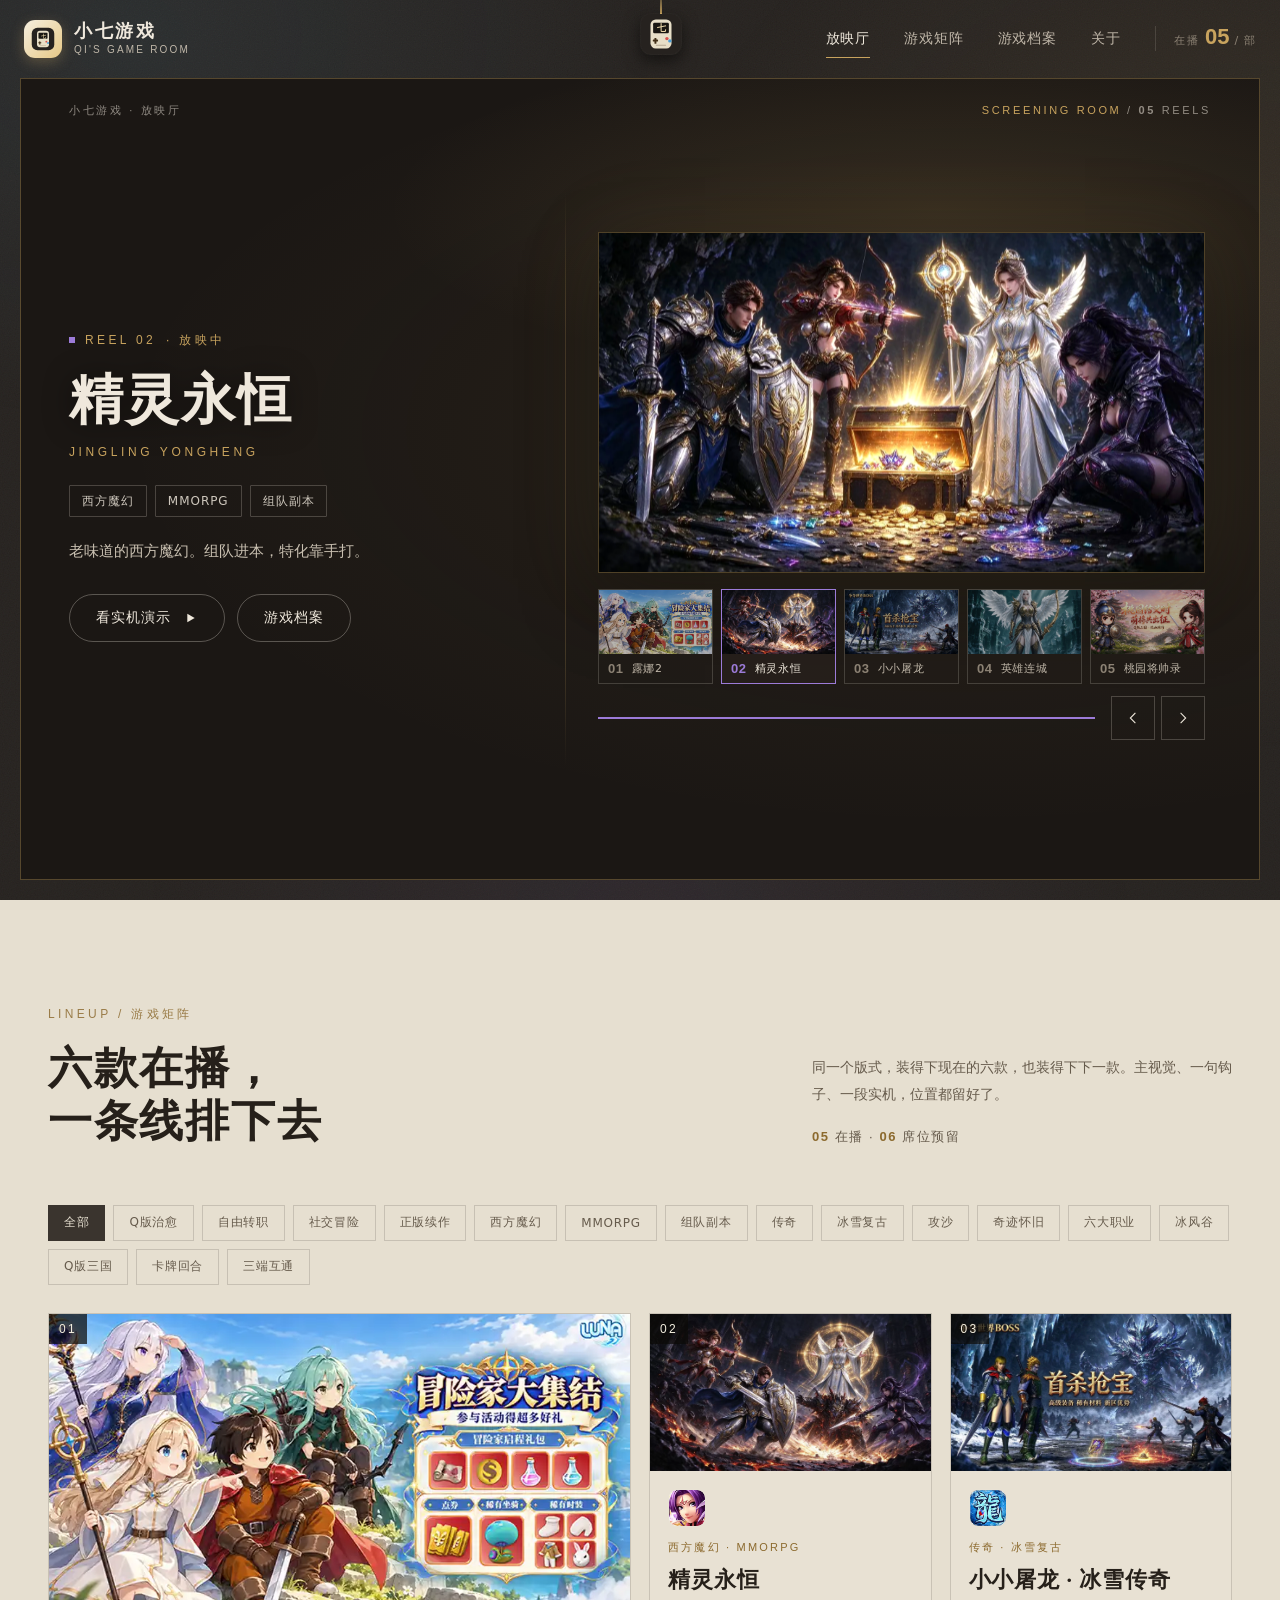
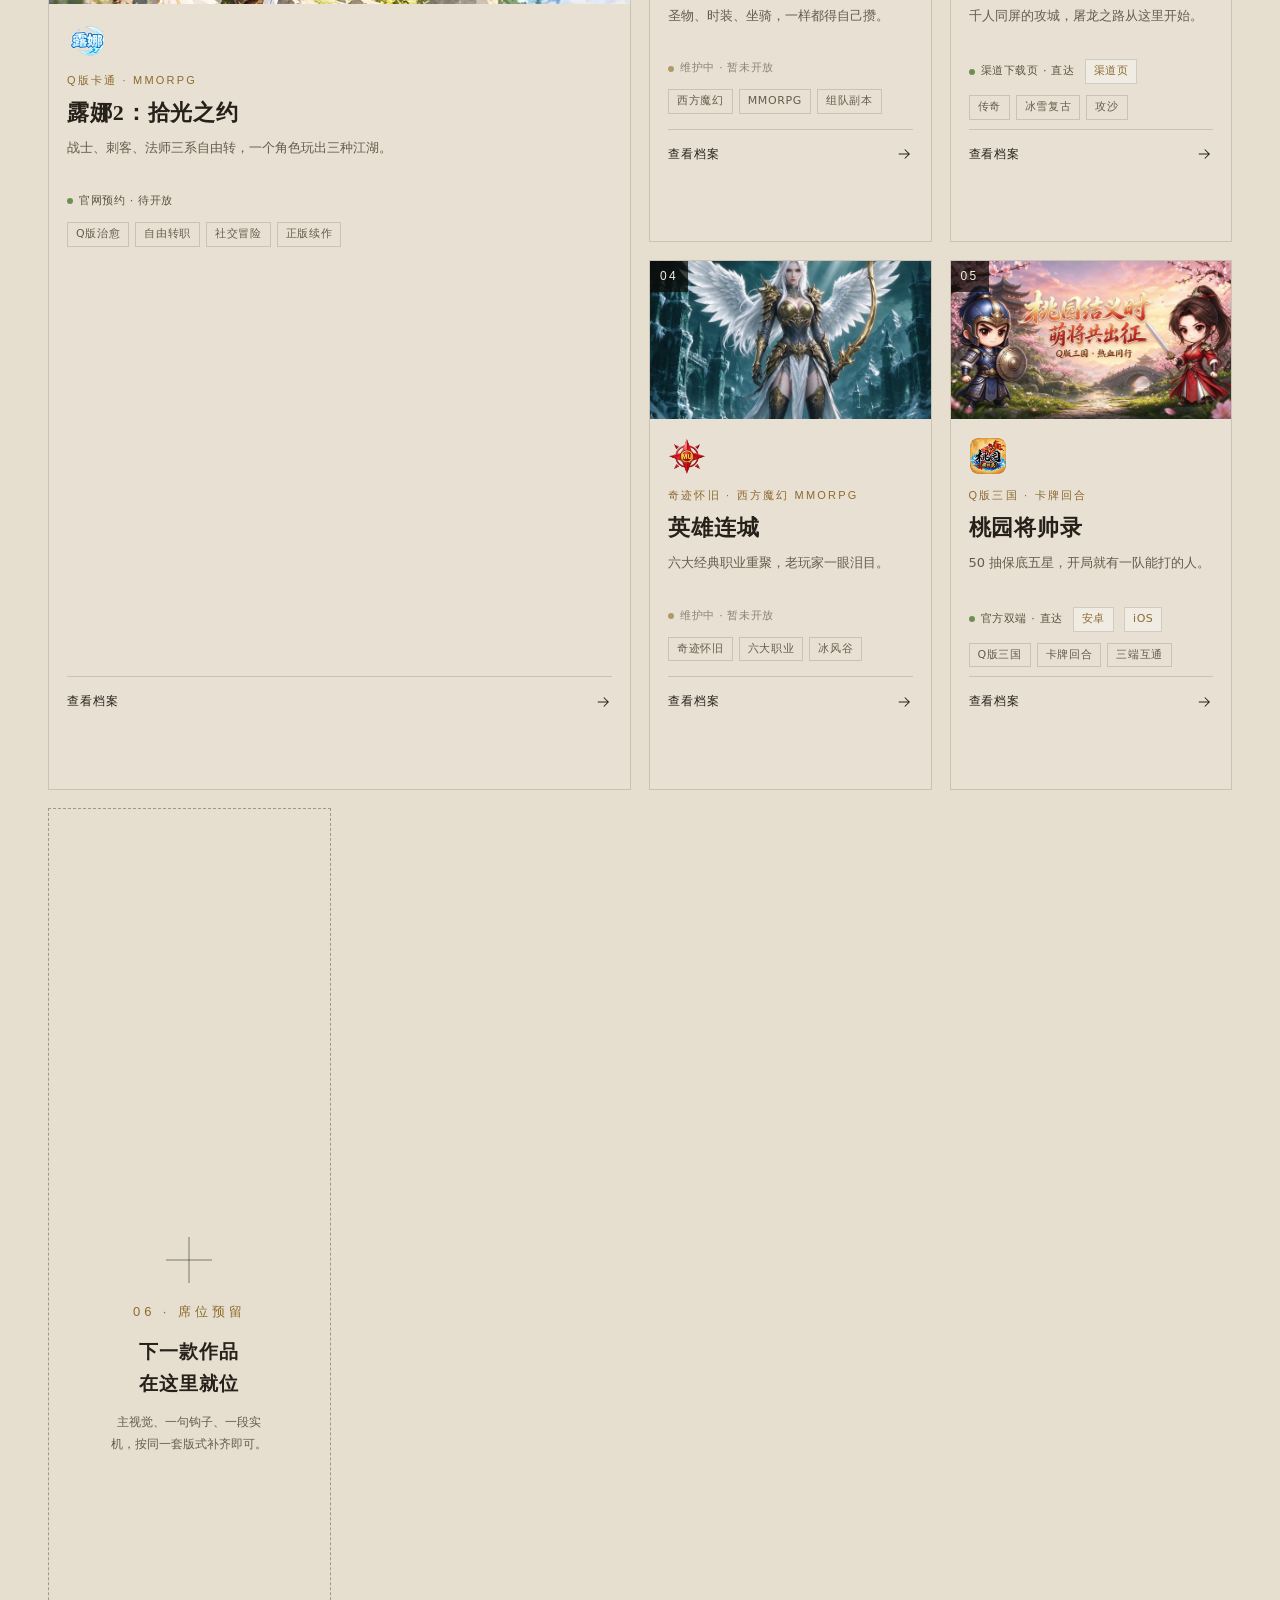
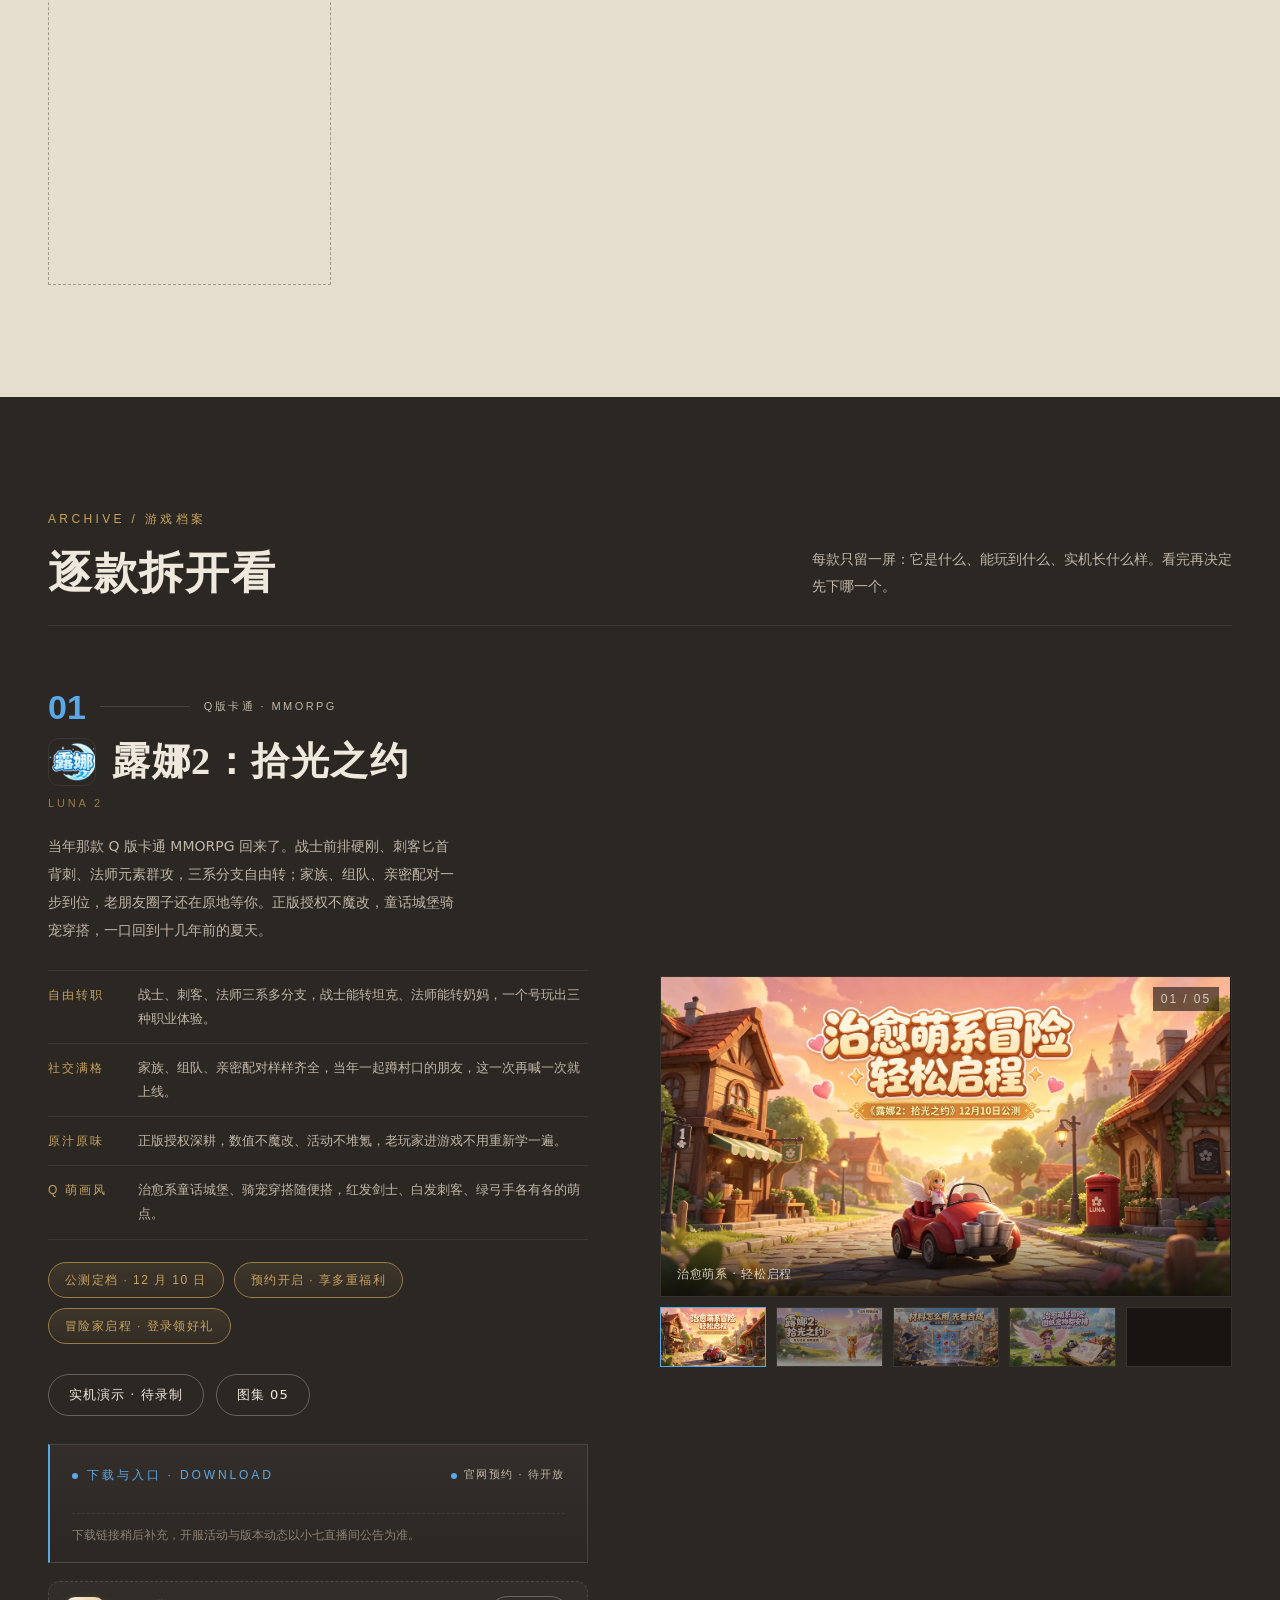
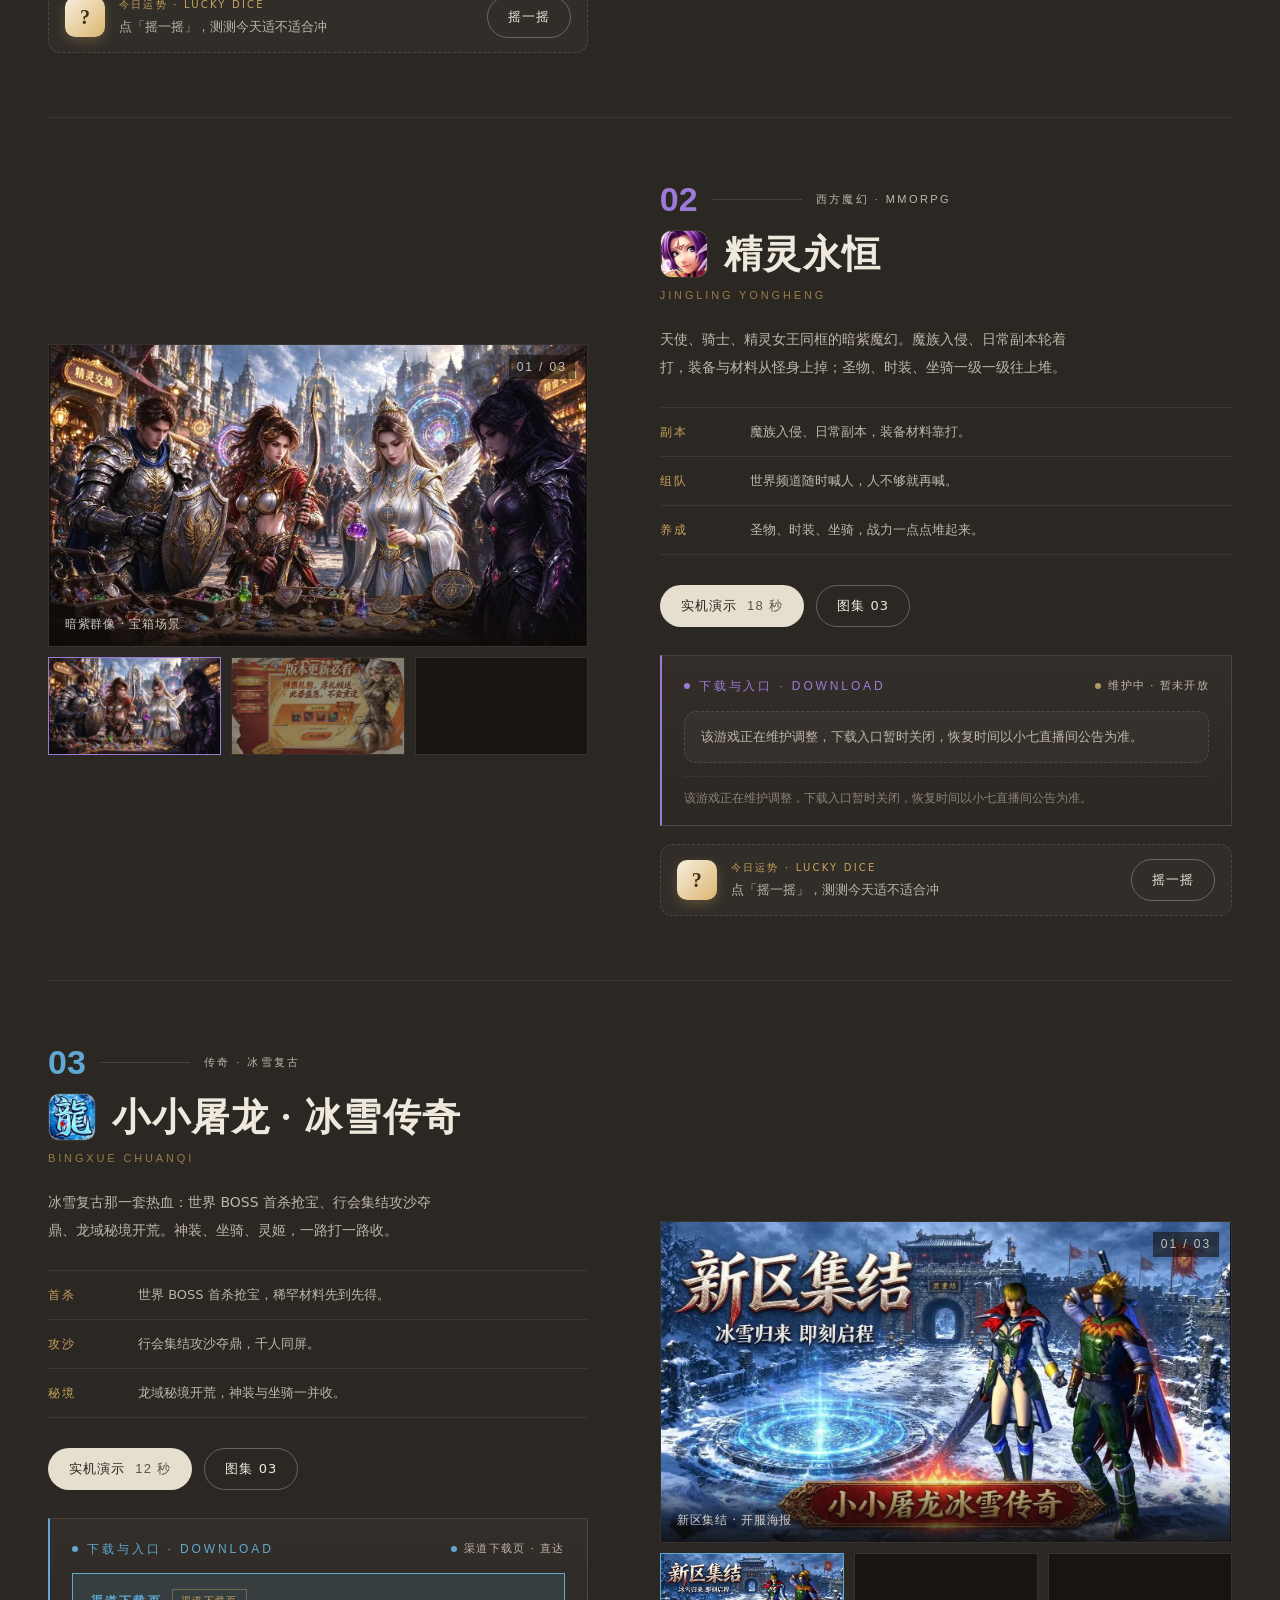
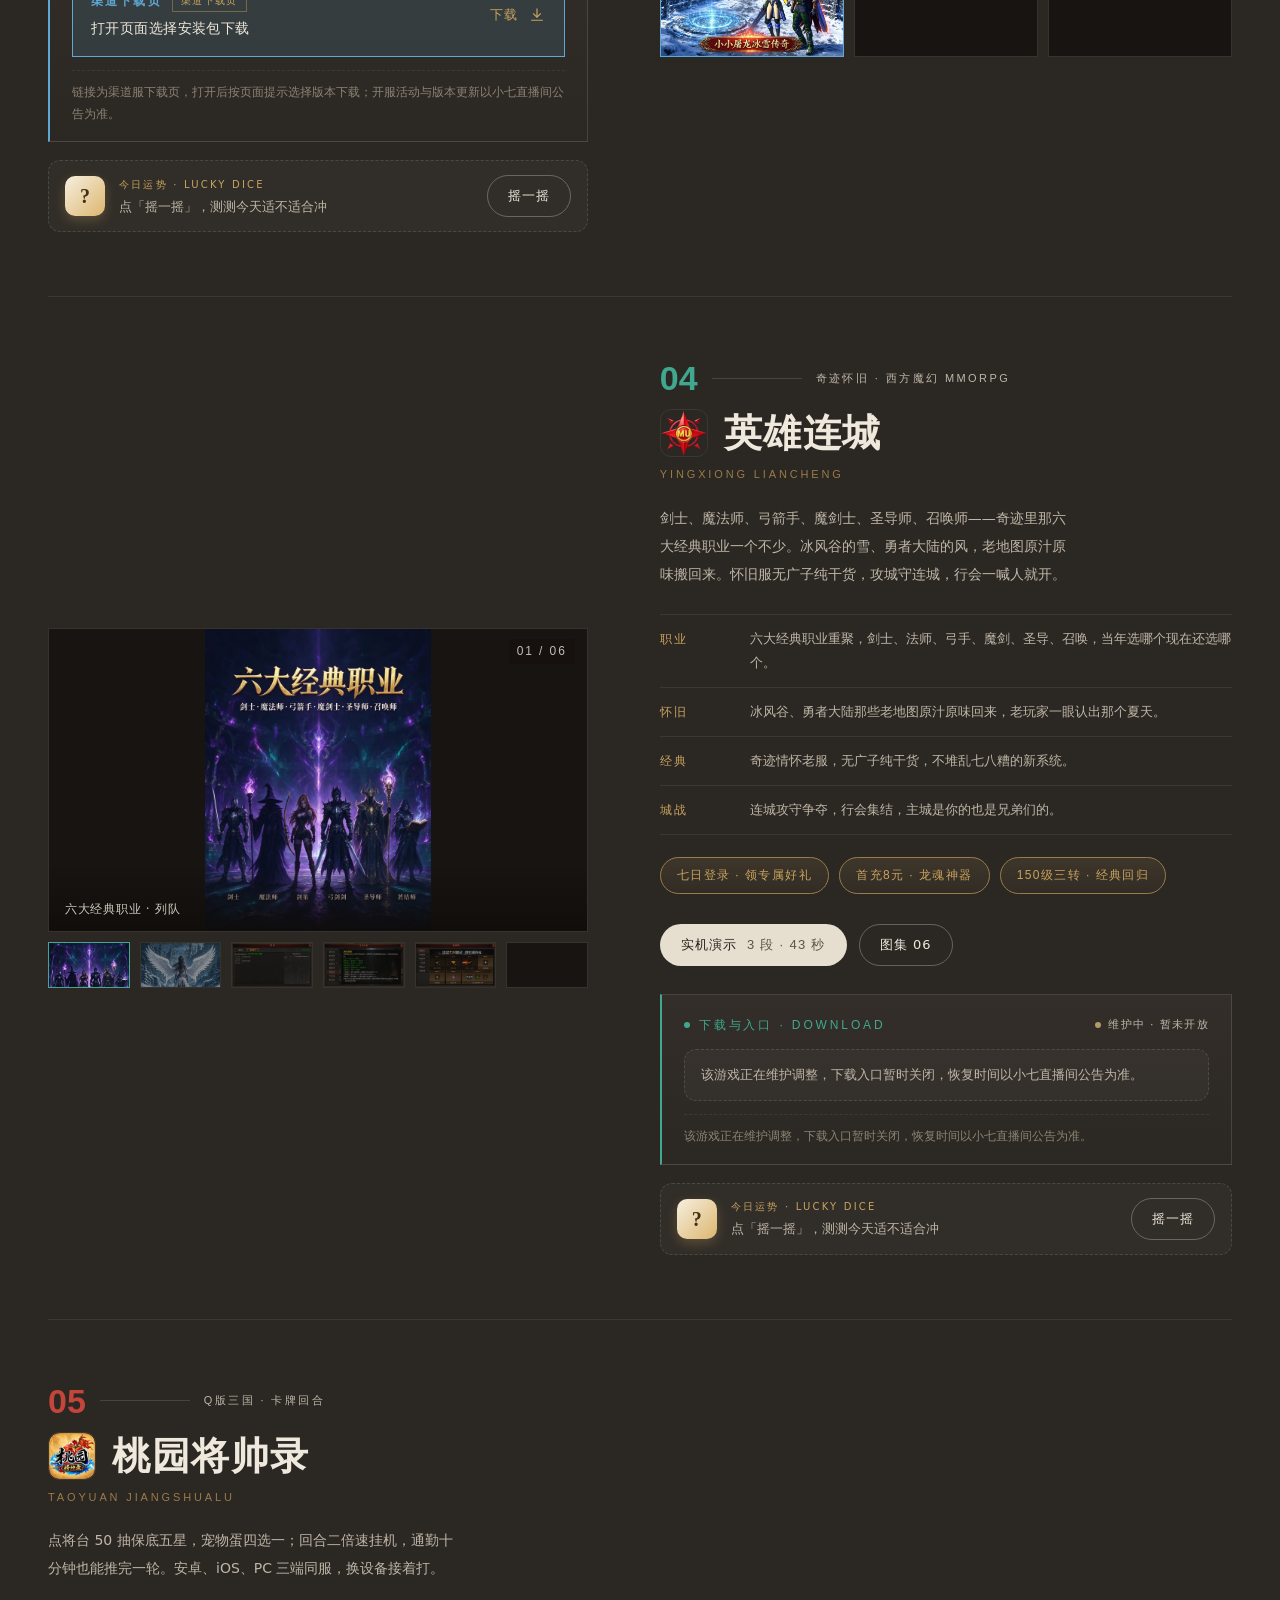
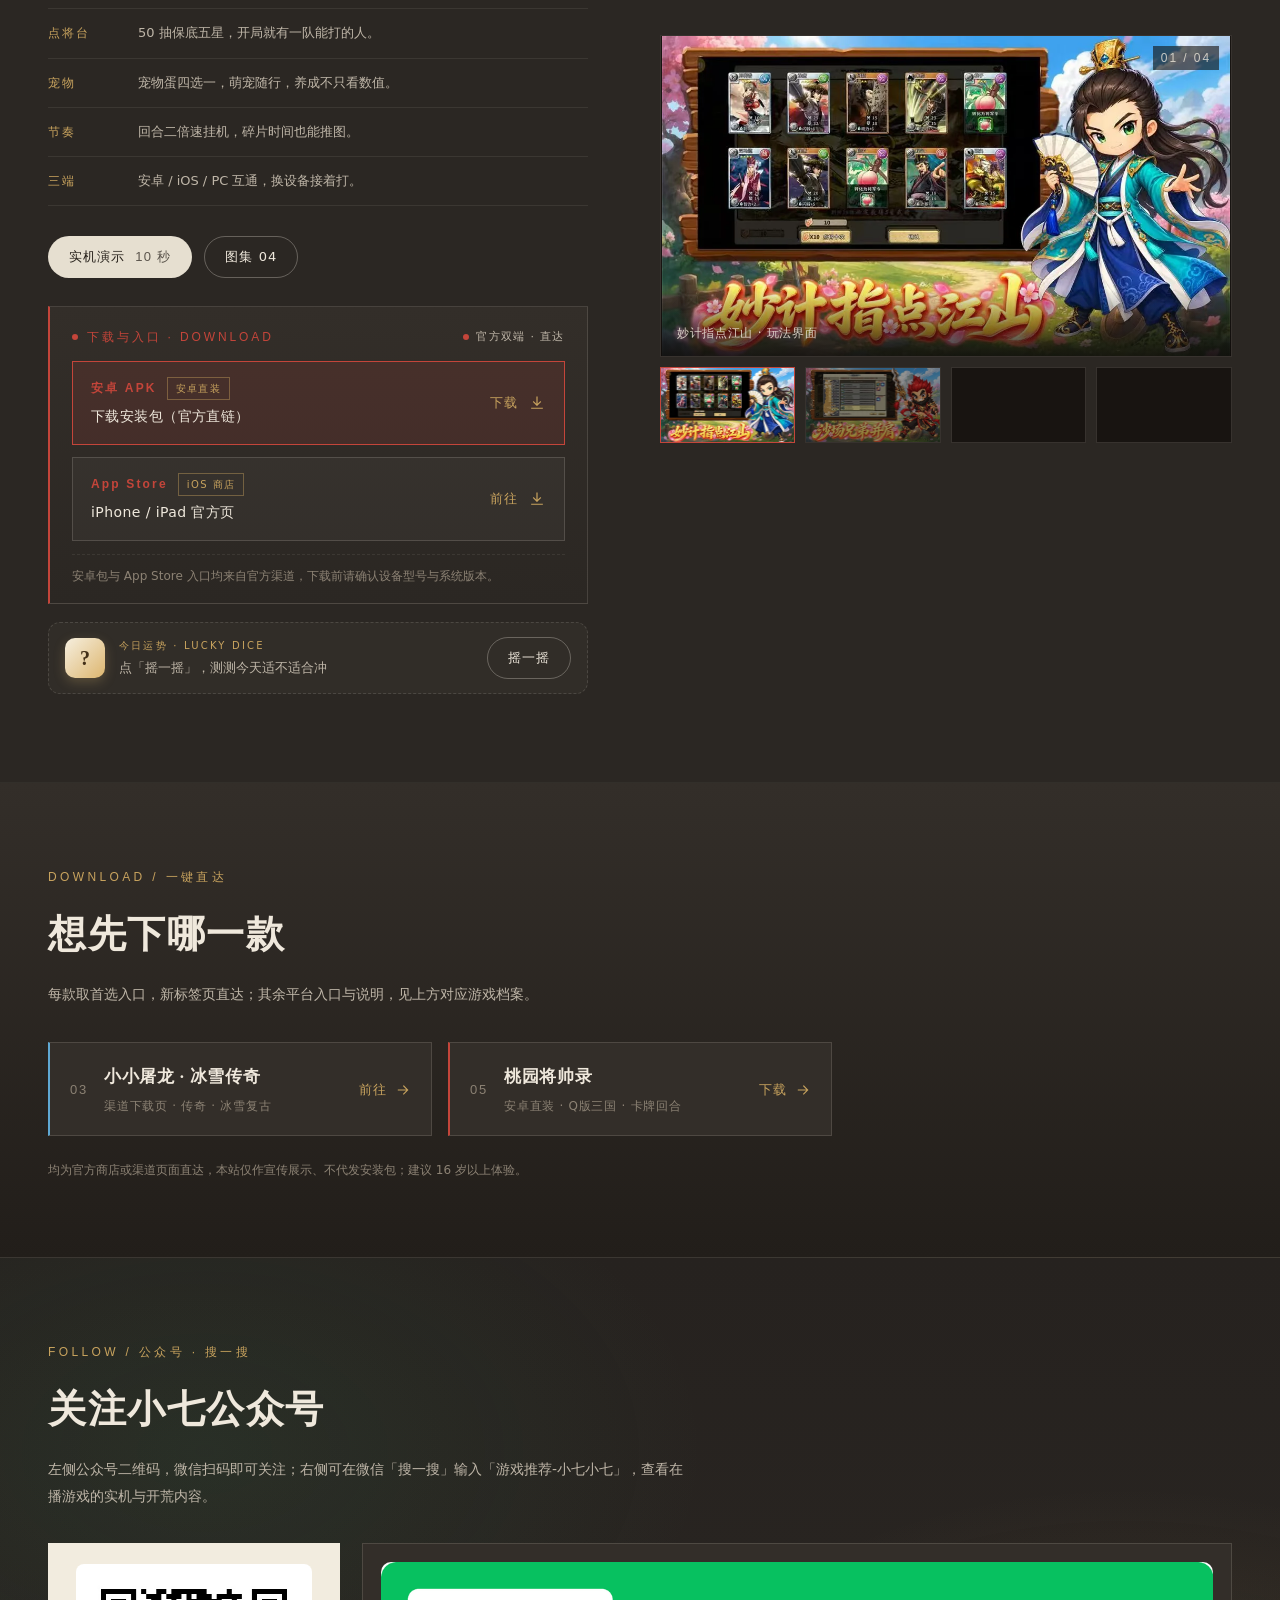
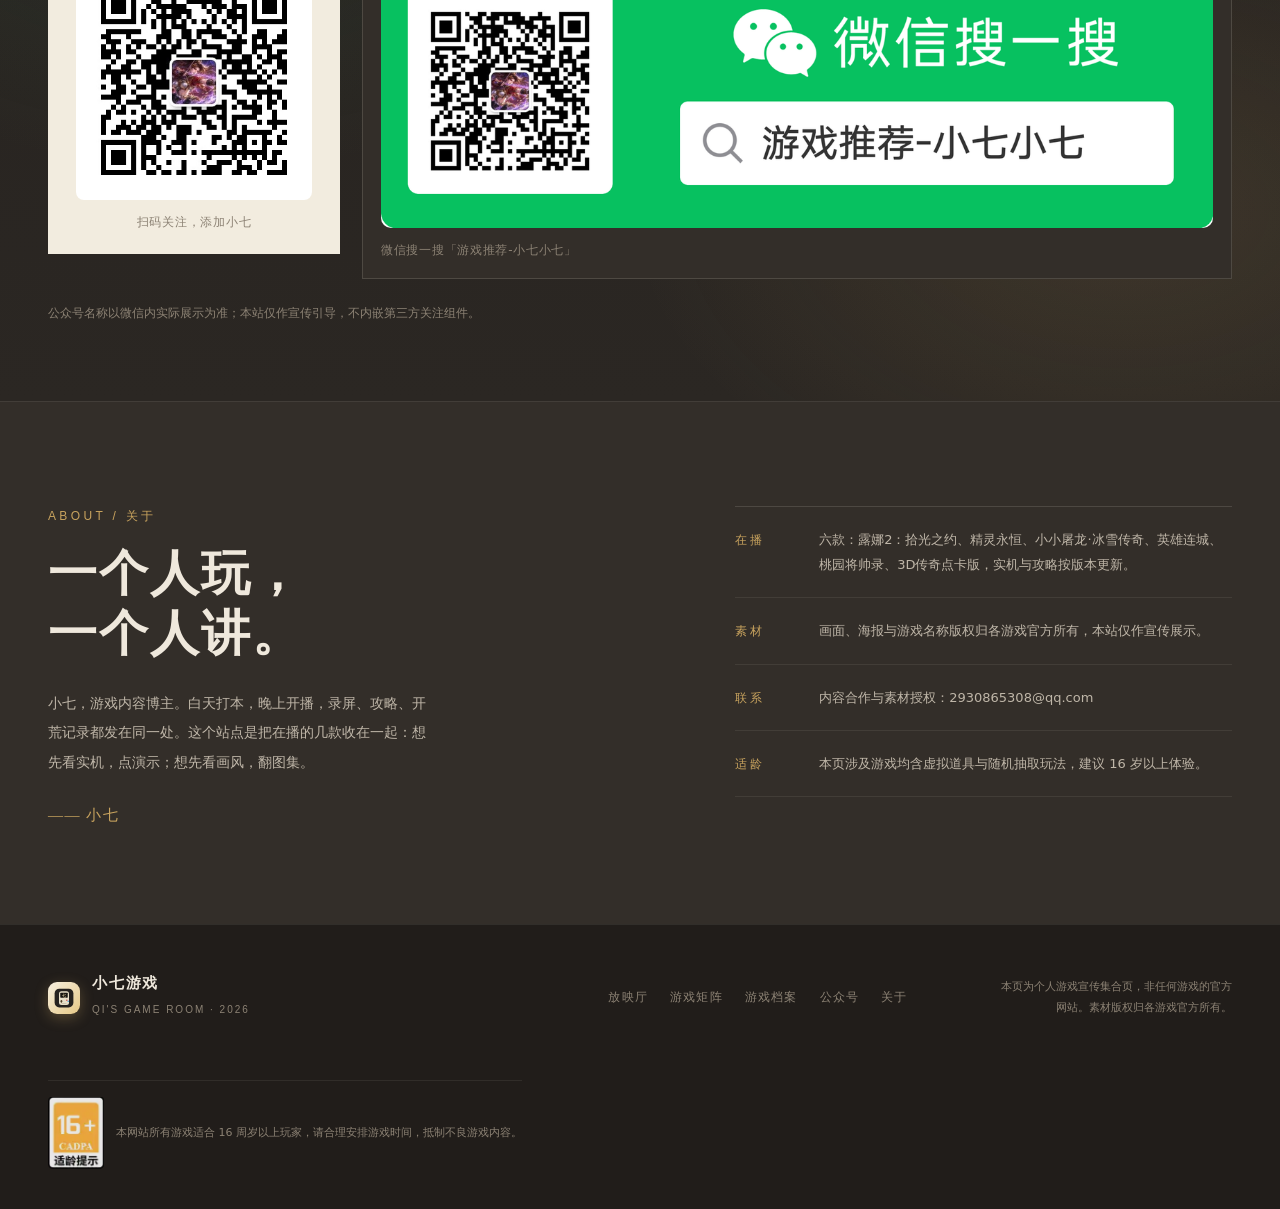
==== commit 61666761: "新增3D传奇点卡版；在播文案更新为六款" ====
--- a/index.html
+++ b/index.html
@@ -3,12 +3,12 @@
 <head>
 <meta charset="UTF-8">
 <meta name="viewport" content="width=device-width, initial-scale=1.0">
-<title>小七游戏 · 五款在播｜露娜2拾光之约 · 精灵永恒 · 小小屠龙冰雪传奇 · 英雄连城 · 桃园将帅录</title>
-<meta name="description" content="小七的游戏放映厅：露娜2：拾光之约、精灵永恒、小小屠龙·冰雪传奇、英雄连城、桃园将帅录，五款在播游戏的实机演示、海报图集与获取入口。一个页面看全，下一款作品留好了位置。">
+<title>小七游戏 · 六款在播｜露娜2拾光之约 · 精灵永恒 · 小小屠龙冰雪传奇 · 英雄连城 · 桃园将帅录 · 3D传奇点卡版</title>
+<meta name="description" content="小七的游戏放映厅：露娜2：拾光之约、精灵永恒、小小屠龙·冰雪传奇、英雄连城、桃园将帅录、3D传奇点卡版，六款在播游戏的实机演示、海报图集与获取入口。一个页面看全，下一款作品留好了位置。">
 <meta name="keywords" content="小七游戏,露娜2拾光之约,精灵永恒,小小屠龙,冰雪传奇,英雄连城,桃园将帅录,手游,实机演示,游戏集合">
 <meta name="theme-color" content="#26221F">
 <meta property="og:type" content="website">
-<meta property="og:title" content="小七游戏 · 五款在播">
+<meta property="og:title" content="小七游戏 · 六款在播">
 <meta property="og:description" content="露娜2：拾光之约、精灵永恒、小小屠龙·冰雪传奇、英雄连城、桃园将帅录，实机演示与海报图集一站看完。">
 <meta property="og:image" content="assets/img/luna-hero.webp">
 <meta property="og:locale" content="zh_CN">
@@ -110,10 +110,10 @@
       <header class="sec-head">
         <div>
           <p class="eyebrow dark">LINEUP / 游戏矩阵</p>
-          <h2>五款在播，<br>一条线排下去</h2>
+          <h2>六款在播，<br>一条线排下去</h2>
         </div>
         <div class="sec-side">
-          <p class="lede">同一个版式，装得下现在的五款，也装得下下一款。主视觉、一句钩子、一段实机，位置都留好了。</p>
+          <p class="lede">同一个版式，装得下现在的六款，也装得下下一款。主视觉、一句钩子、一段实机，位置都留好了。</p>
           <p class="side-note"><b id="lineupCount">03</b> 在播 · <b id="seatCount">04</b> 席位预留</p>
         </div>
       </header>
@@ -183,7 +183,7 @@
         <p class="about-sign">—— 小七</p>
       </div>
       <ul class="notes">
-        <li><b>在播</b><span>五款：露娜2：拾光之约、精灵永恒、小小屠龙·冰雪传奇、英雄连城、桃园将帅录，实机与攻略按版本更新。</span></li>
+        <li><b>在播</b><span>六款：露娜2：拾光之约、精灵永恒、小小屠龙·冰雪传奇、英雄连城、桃园将帅录、3D传奇点卡版，实机与攻略按版本更新。</span></li>
         <li><b>素材</b><span>画面、海报与游戏名称版权归各游戏官方所有，本站仅作宣传展示。</span></li>
         <li><b>联系</b><span>内容合作与素材授权：2930865308@qq.com</span></li>
         <li><b>适龄</b><span>本页涉及游戏均含虚拟道具与随机抽取玩法，建议 16 岁以上体验。</span></li>
--- a/assets/site.css
+++ b/assets/site.css
@@ -317,6 +317,10 @@
 .card-meta{display:flex;flex-wrap:wrap;gap:6px 10px;align-items:center}
 .card-status{display:inline-flex;align-items:center;gap:6px;font-size:11px;letter-spacing:.06em;color:#5E5140}
 .card-status i{width:6px;height:6px;border-radius:50%;background:#6E8F52;flex:none}
+.card-status.is-maint{color:#8C8274}
+.card-status.is-maint i{background:#B09A6A}
+.card-act.disabled{opacity:.45;cursor:not-allowed}
+.card-act.disabled:hover{border-color:var(--paper-line);color:var(--paper-ink2)}
 .card-plat{font-size:11px;letter-spacing:.05em;padding:2px 8px;border:1px solid var(--paper-line);color:#8C6A2E;background:rgba(255,255,255,.35)}
 .card.hide{display:none}
 @keyframes cardPop{from{opacity:0;transform:translateY(12px) scale(.98)}to{opacity:1;transform:none}}
@@ -449,6 +453,9 @@
 .dl-eyebrow i{width:6px;height:6px;border-radius:50%;background:var(--accent)}
 .dl-status{font-size:11px;letter-spacing:.12em;color:var(--ink2);display:flex;align-items:center;gap:7px;flex:none}
 .dl-status i{width:6px;height:6px;border-radius:50%;background:var(--accent)}
+.dl-status.is-maint{color:var(--ink2)}
+.dl-status.is-maint i{background:#B09A6A}
+.dl-maint{border:1px dashed var(--line);border-radius:12px;padding:14px 16px;color:var(--ink2);font-size:13px;line-height:1.7;background:rgba(255,255,255,.03)}
 .dl-rows{display:grid;gap:12px}
 .dl-btn{display:flex;align-items:center;justify-content:space-between;gap:18px;padding:15px 18px;border:1px solid rgba(239,232,220,.16);background:rgba(255,255,255,.03);transition:transform .22s ease,border-color .22s ease,background .22s ease}
 .dl-btn:hover{transform:translateY(-2px);border-color:var(--accent);background:rgba(200,163,94,.09)}
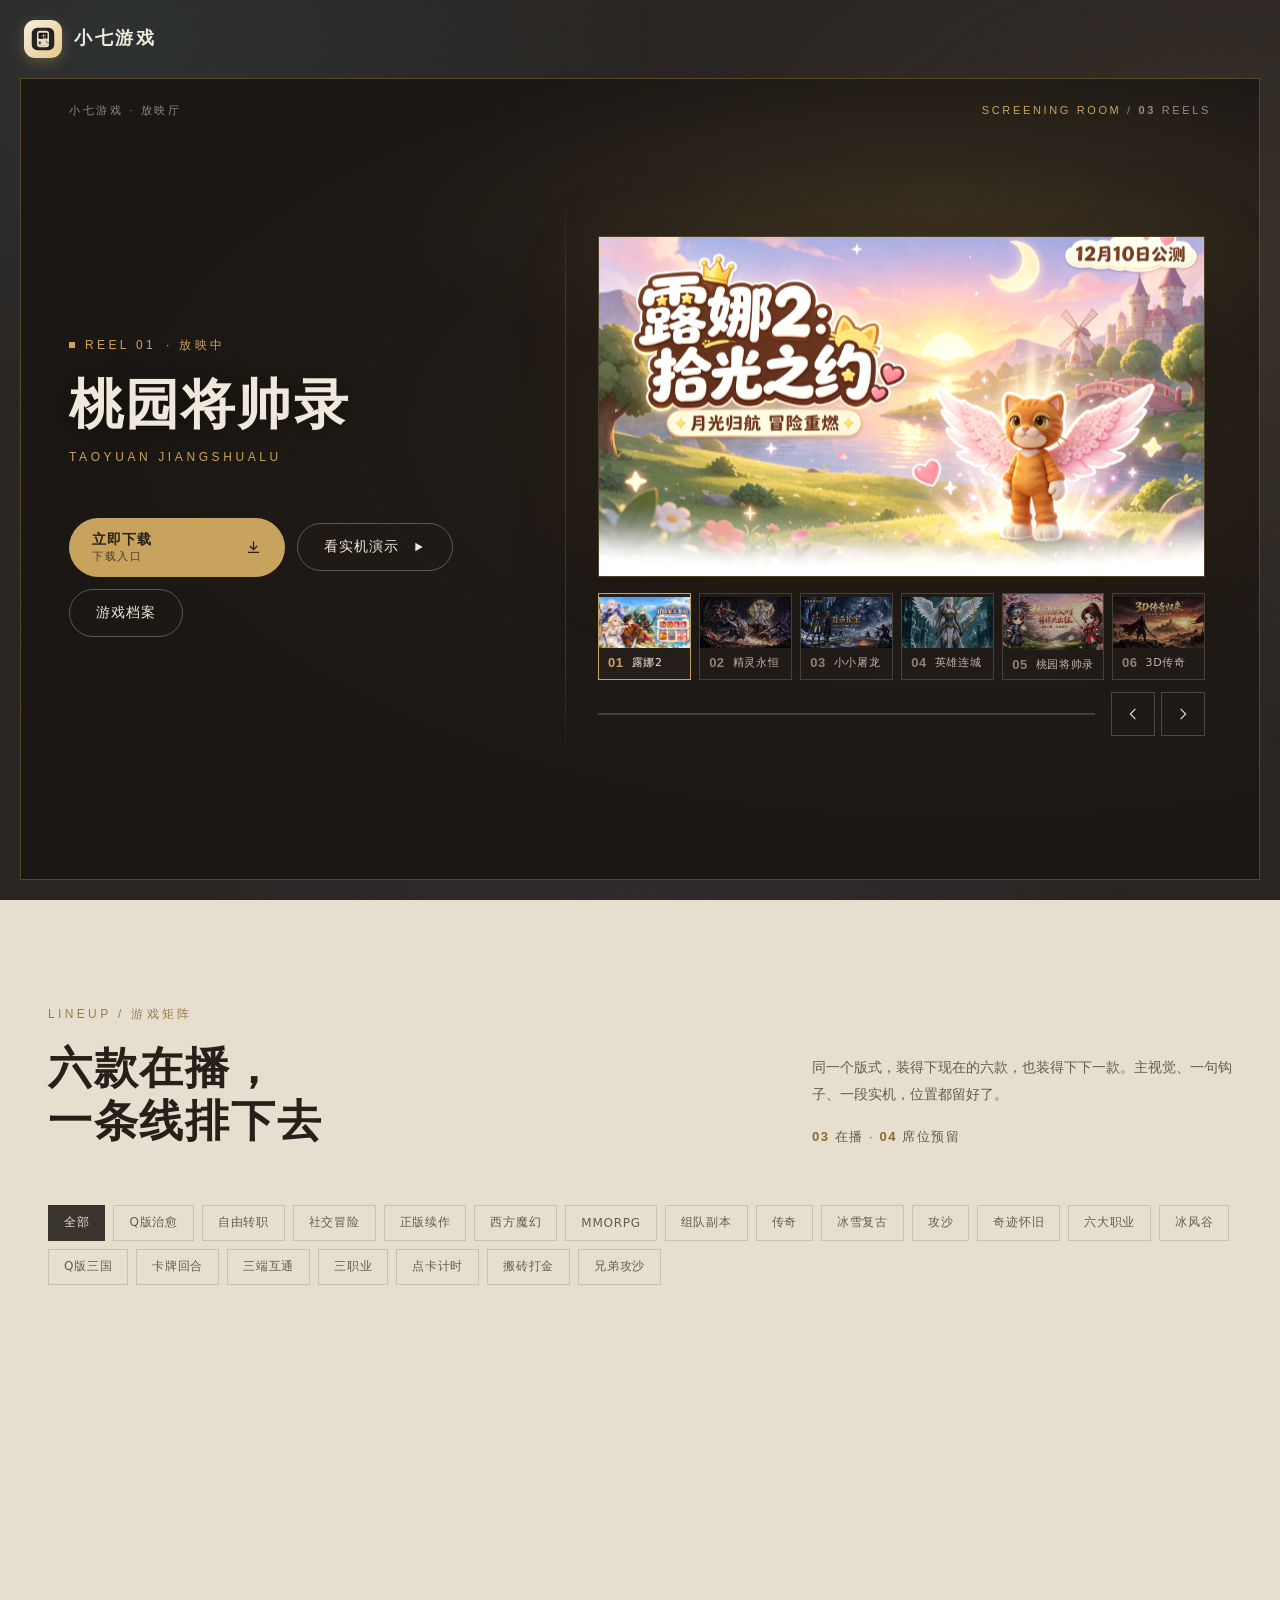
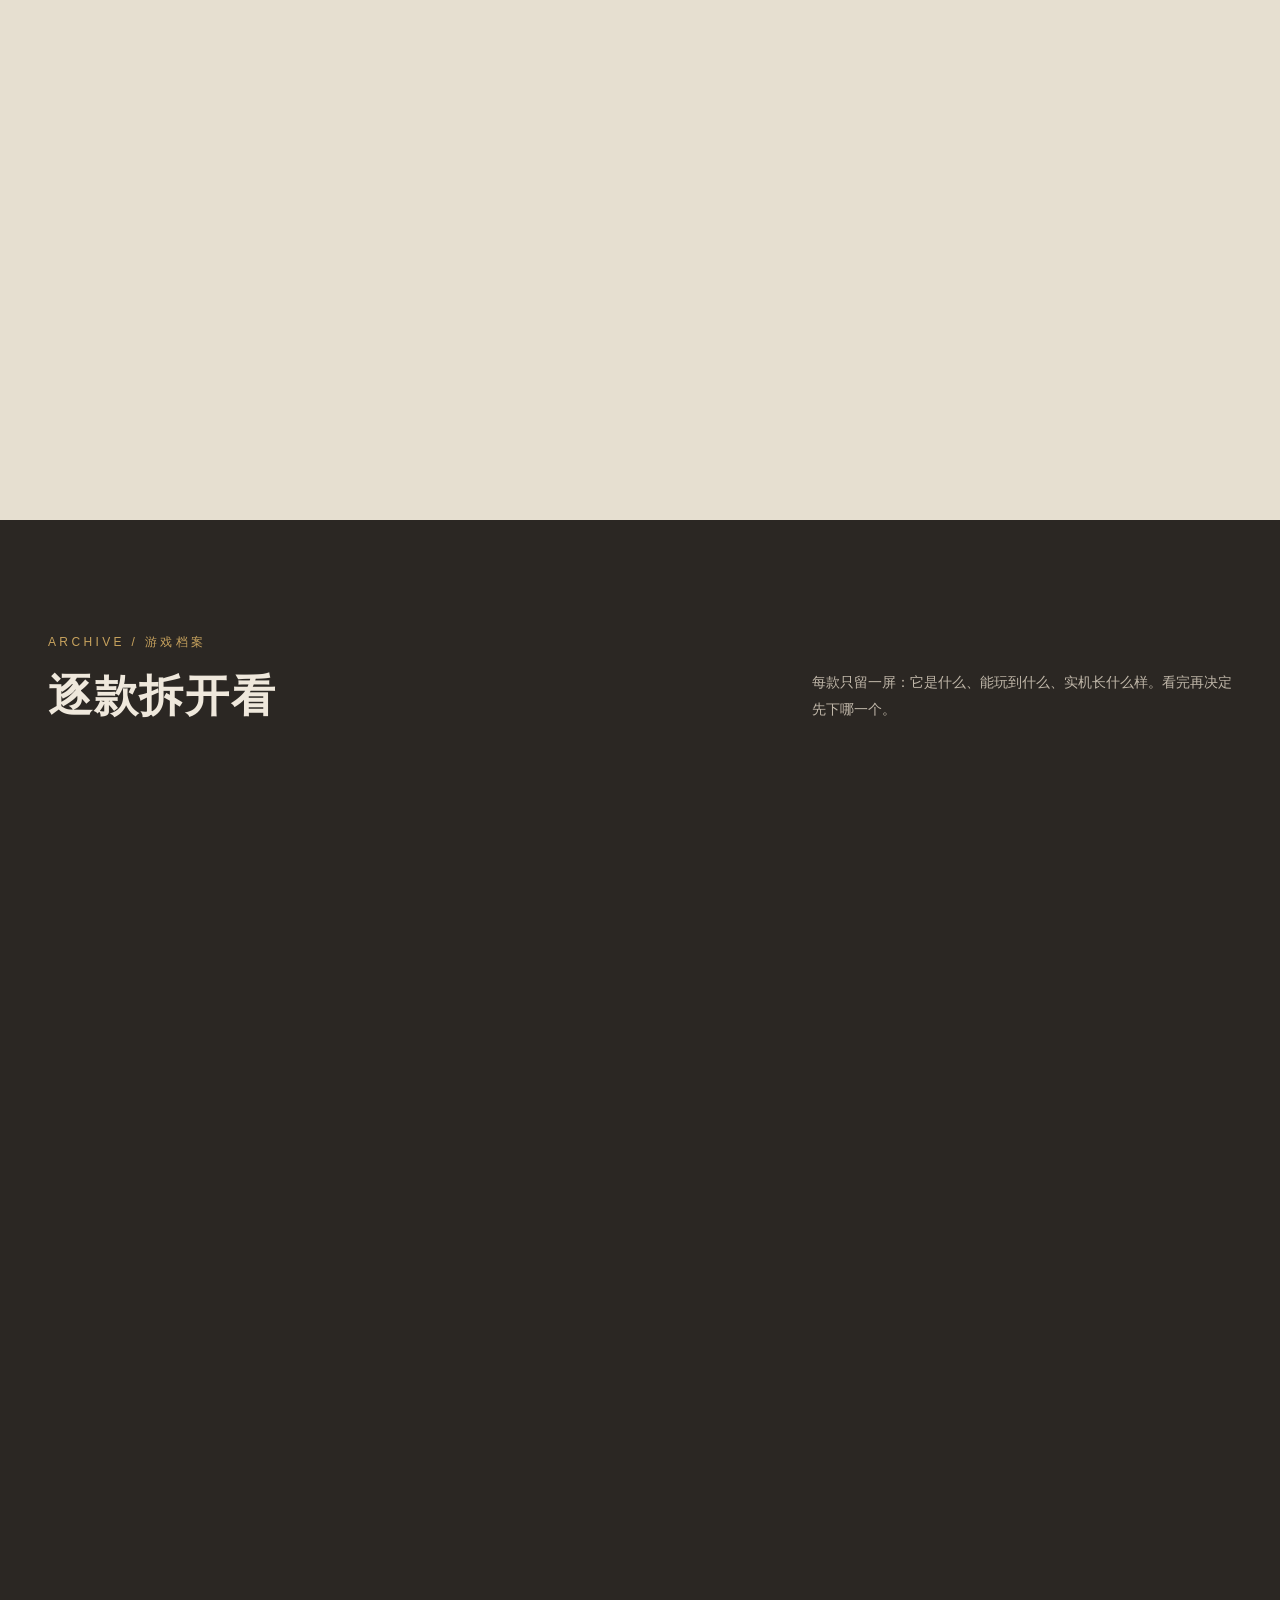
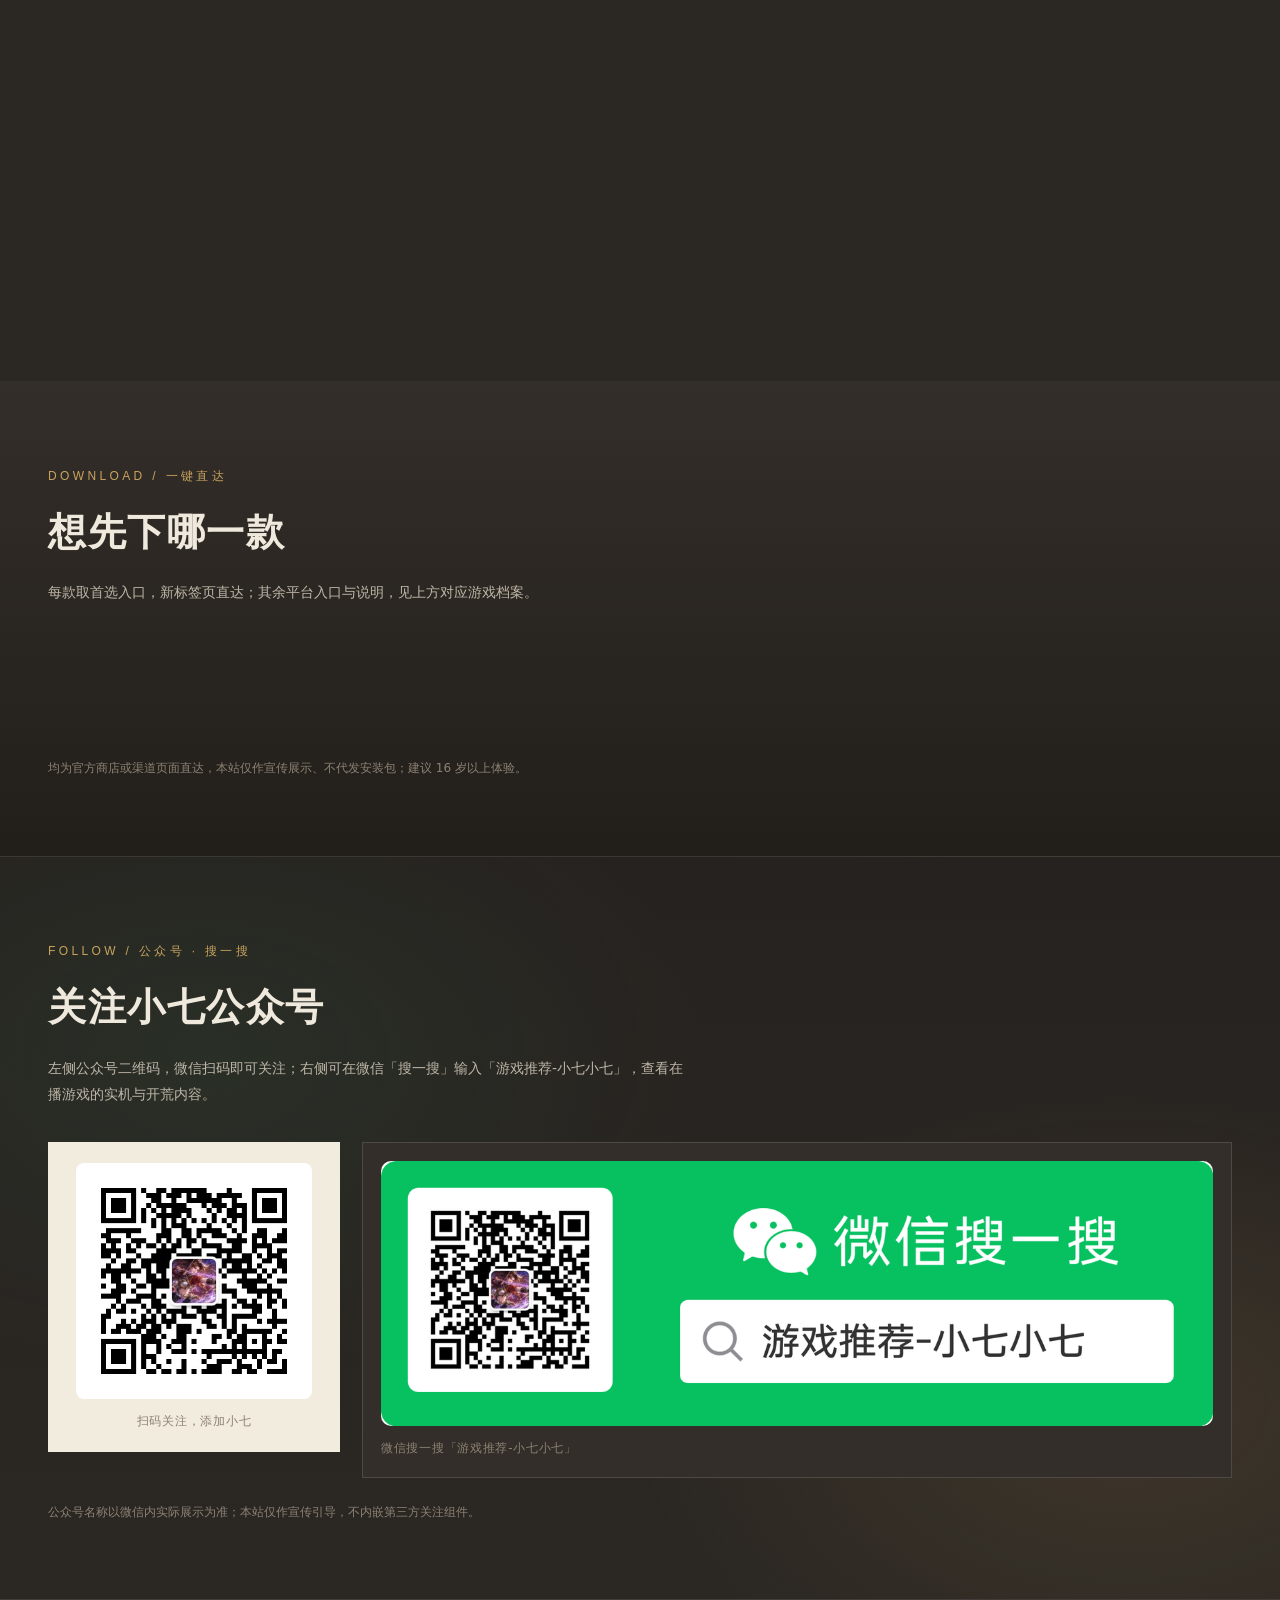
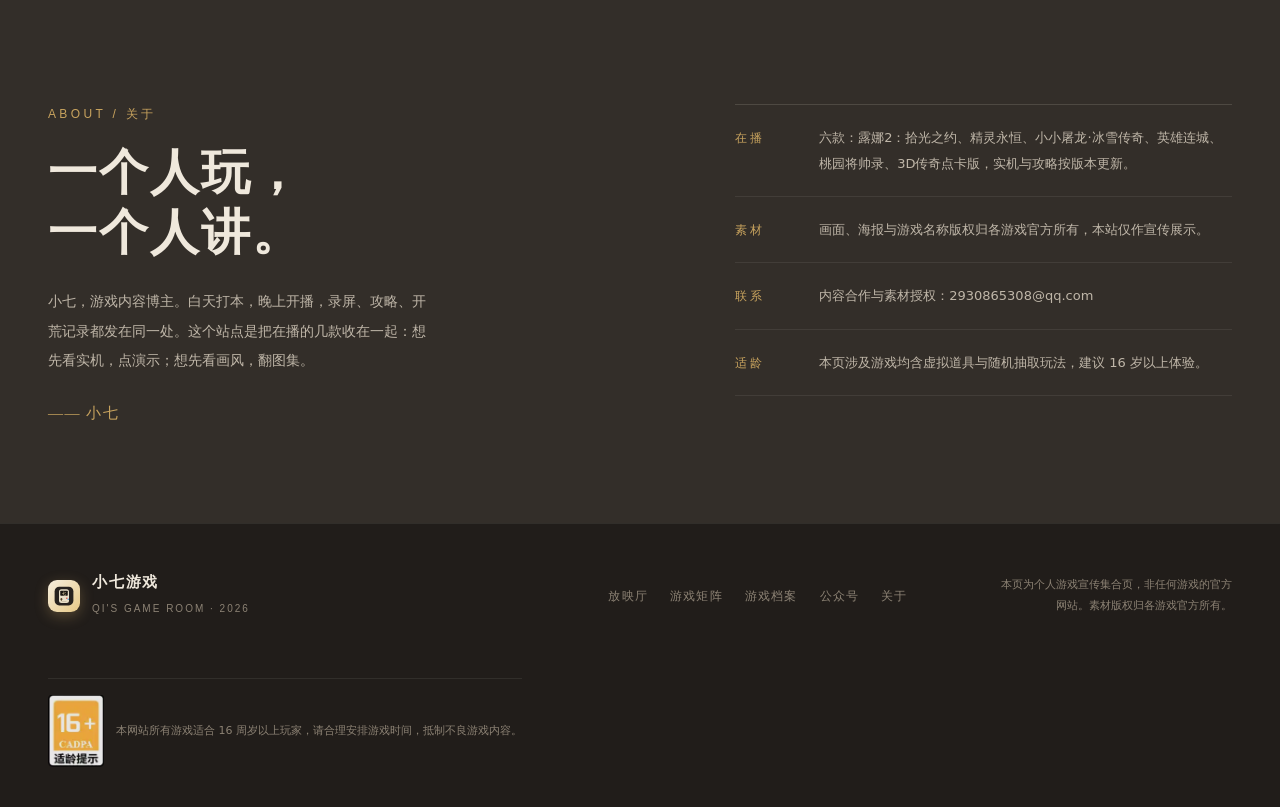
==== commit 372c70e7: "精简顶部头部：仅保留 logo 与品牌名 (index.html)" ====
--- a/index.html
+++ b/index.html
@@ -22,40 +22,11 @@
 <a class="skip-link" href="#main">跳到主要内容</a>
 
 <header class="site-head" id="head">
-  <div class="hang" aria-hidden="true">
-    <div class="hang-rope"></div>
-    <div class="hang-ico">
-      <svg viewBox="0 0 64 64">
-        <rect x="2" y="2" width="60" height="60" rx="15" fill="#26221F"/>
-        <rect x="16" y="10" width="32" height="44" rx="8" fill="#E8DFC8"/>
-        <rect x="20" y="15" width="24" height="16" rx="2" fill="#1A1712"/>
-        <text x="32" y="28" text-anchor="middle" font-family="serif" font-weight="900" font-size="14" fill="#E8D5A8">七</text>
-        <g fill="#433018"><rect x="22" y="38" width="3" height="9" rx="1"/><rect x="19.5" y="40.5" width="8" height="3" rx="1"/></g>
-        <circle cx="41" cy="39" r="2.6" fill="#D9534F"/>
-        <circle cx="45.5" cy="42.5" r="2.6" fill="#4A9FD8"/>
-        <rect x="24" y="48.5" width="16" height="1.5" rx="0.75" fill="#433018" opacity=".3"/>
-      </svg>
-    </div>
-  </div>
   <div class="head-inner">
     <a class="brand" href="#top" aria-label="小七游戏 首页">
       <span class="brand-mark" aria-hidden="true"><svg class="brand-ico" viewBox="0 0 64 64"><rect x="2" y="2" width="60" height="60" rx="15" fill="#26221F"/><rect x="16" y="10" width="32" height="44" rx="8" fill="#E8DFC8"/><rect x="20" y="15" width="24" height="16" rx="2" fill="#1A1712"/><text x="32" y="28" text-anchor="middle" font-family="serif" font-weight="900" font-size="14" fill="#E8D5A8">七</text><g fill="#433018"><rect x="22" y="38" width="3" height="9" rx="1"/><rect x="19.5" y="40.5" width="8" height="3" rx="1"/></g><circle cx="41" cy="39" r="2.6" fill="#D9534F"/><circle cx="45.5" cy="42.5" r="2.6" fill="#4A9FD8"/><rect x="24" y="48.5" width="16" height="1.5" rx="0.75" fill="#433018" opacity=".3"/></svg></span>
-      <span class="brand-text">小七游戏<small>QI'S GAME ROOM</small></span>
+      <span class="brand-text">小七游戏</span>
     </a>
-    <nav class="nav" id="nav" aria-label="主导航">
-      <a href="#screening" data-nav="screening">放映厅</a>
-      <a href="#lineup" data-nav="lineup">游戏矩阵</a>
-      <a href="#archive" data-nav="archive">游戏档案</a>
-      <a href="#about" data-nav="about">关于</a>
-    </nav>
-    <div class="head-meta" aria-label="在播数量">
-      <span class="hm-label">在播</span>
-      <b class="hm-num" id="totalCount">03</b>
-      <span class="hm-total">/ 部</span>
-    </div>
-    <button class="burger" id="burger" type="button" aria-expanded="false" aria-controls="nav" aria-label="打开菜单">
-      <span></span><span></span><span></span>
-    </button>
   </div>
 </header>
 
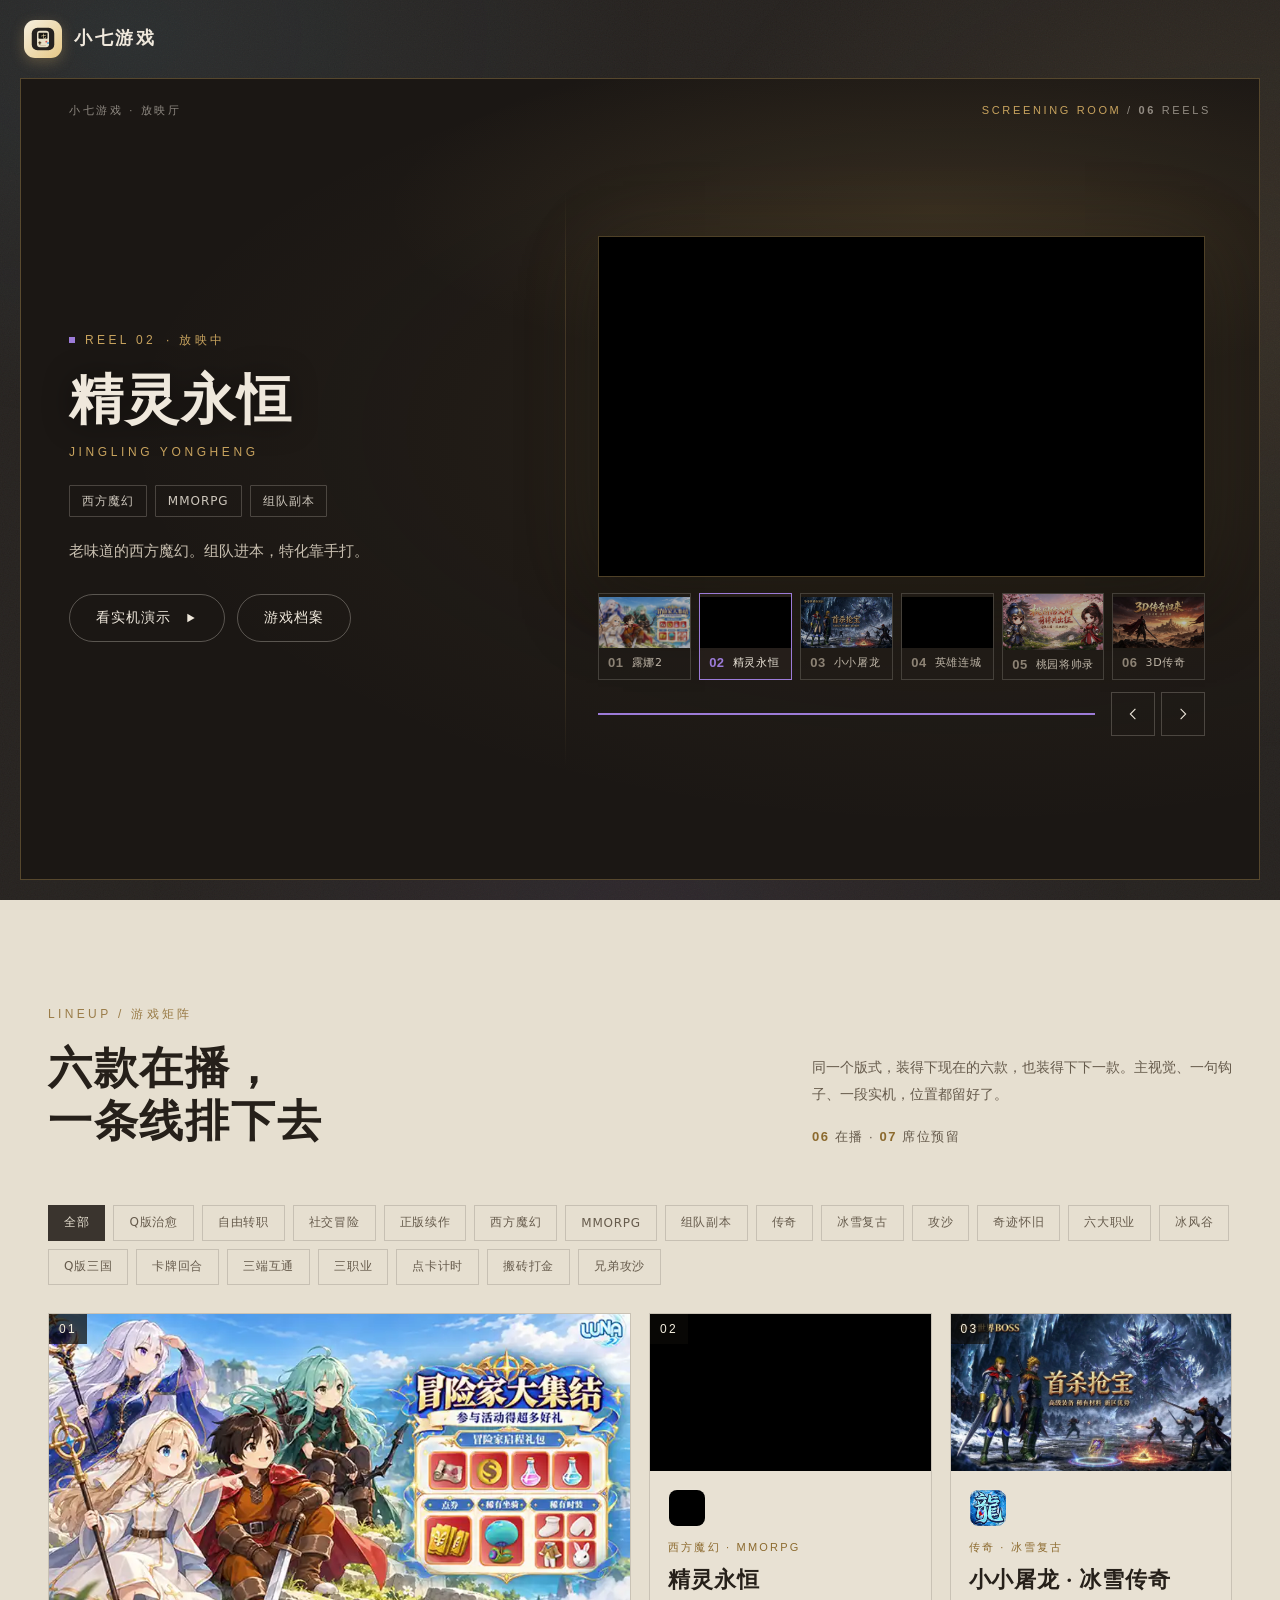
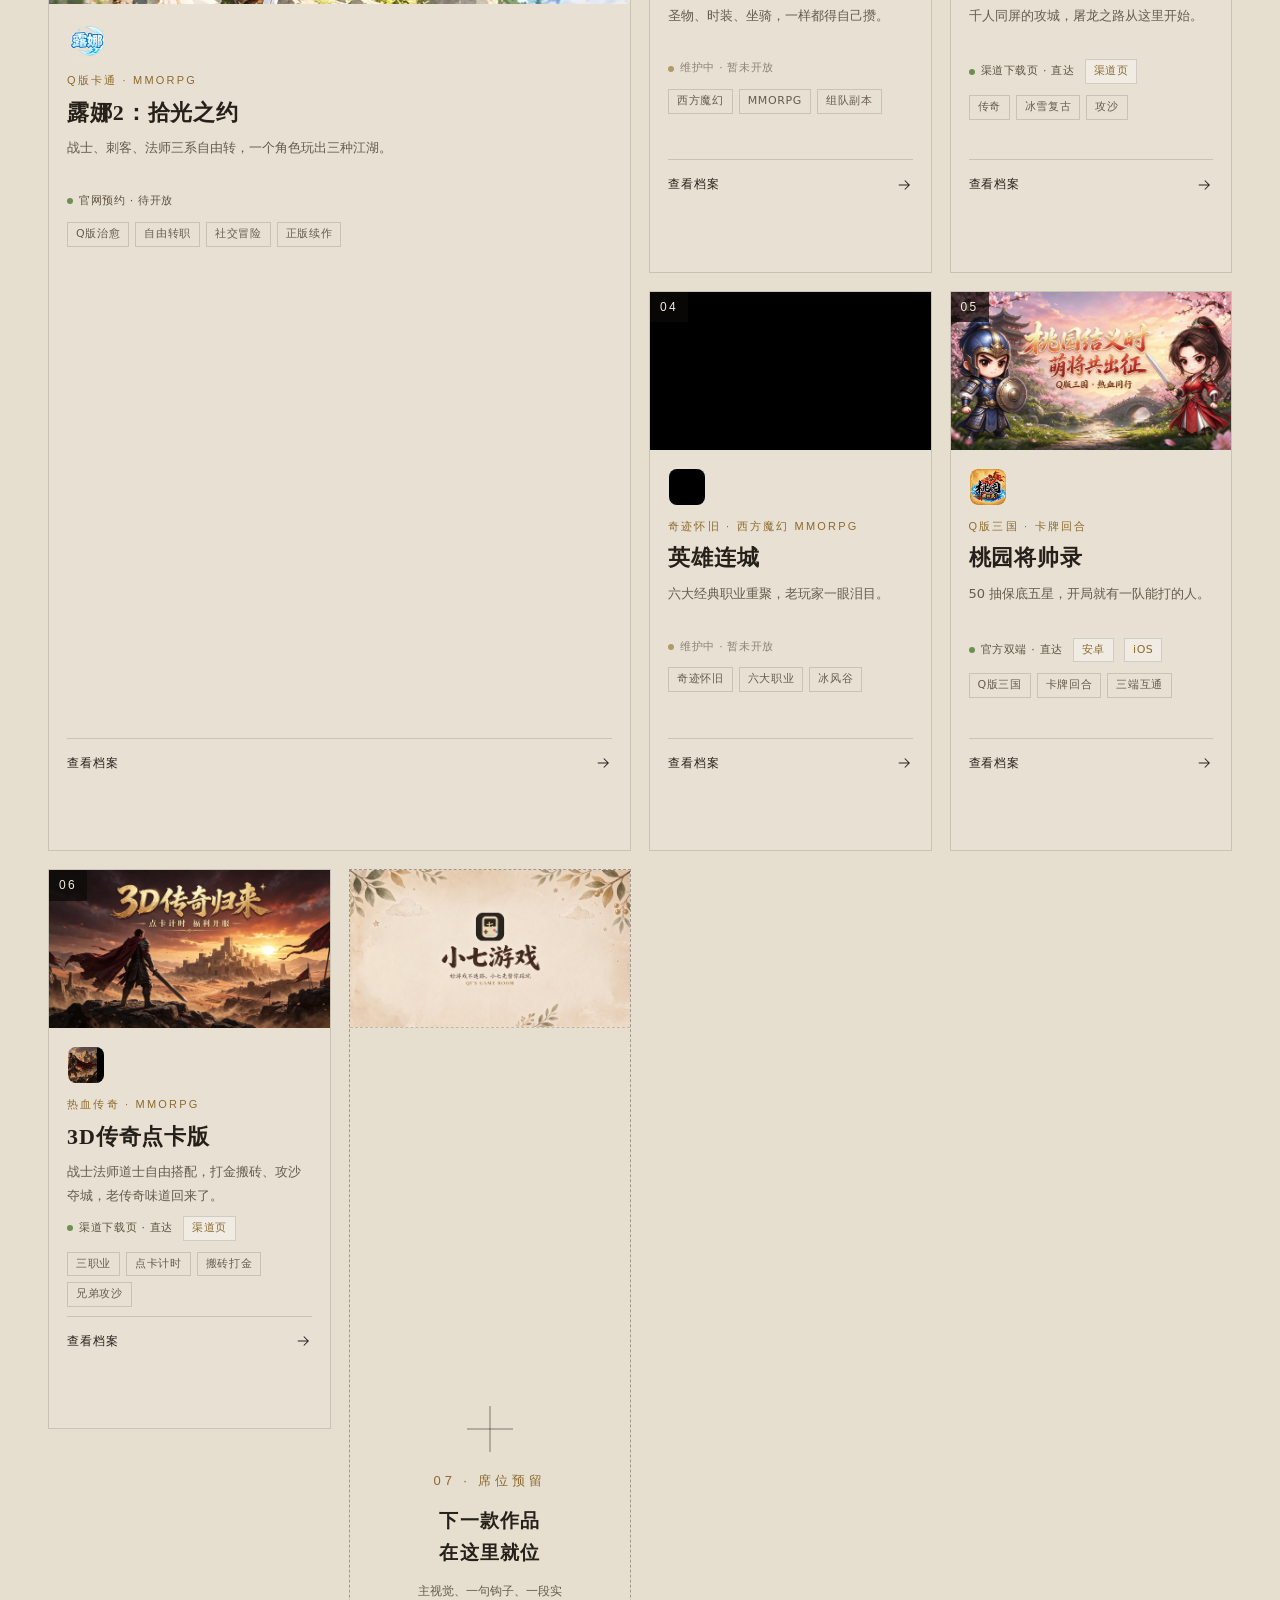
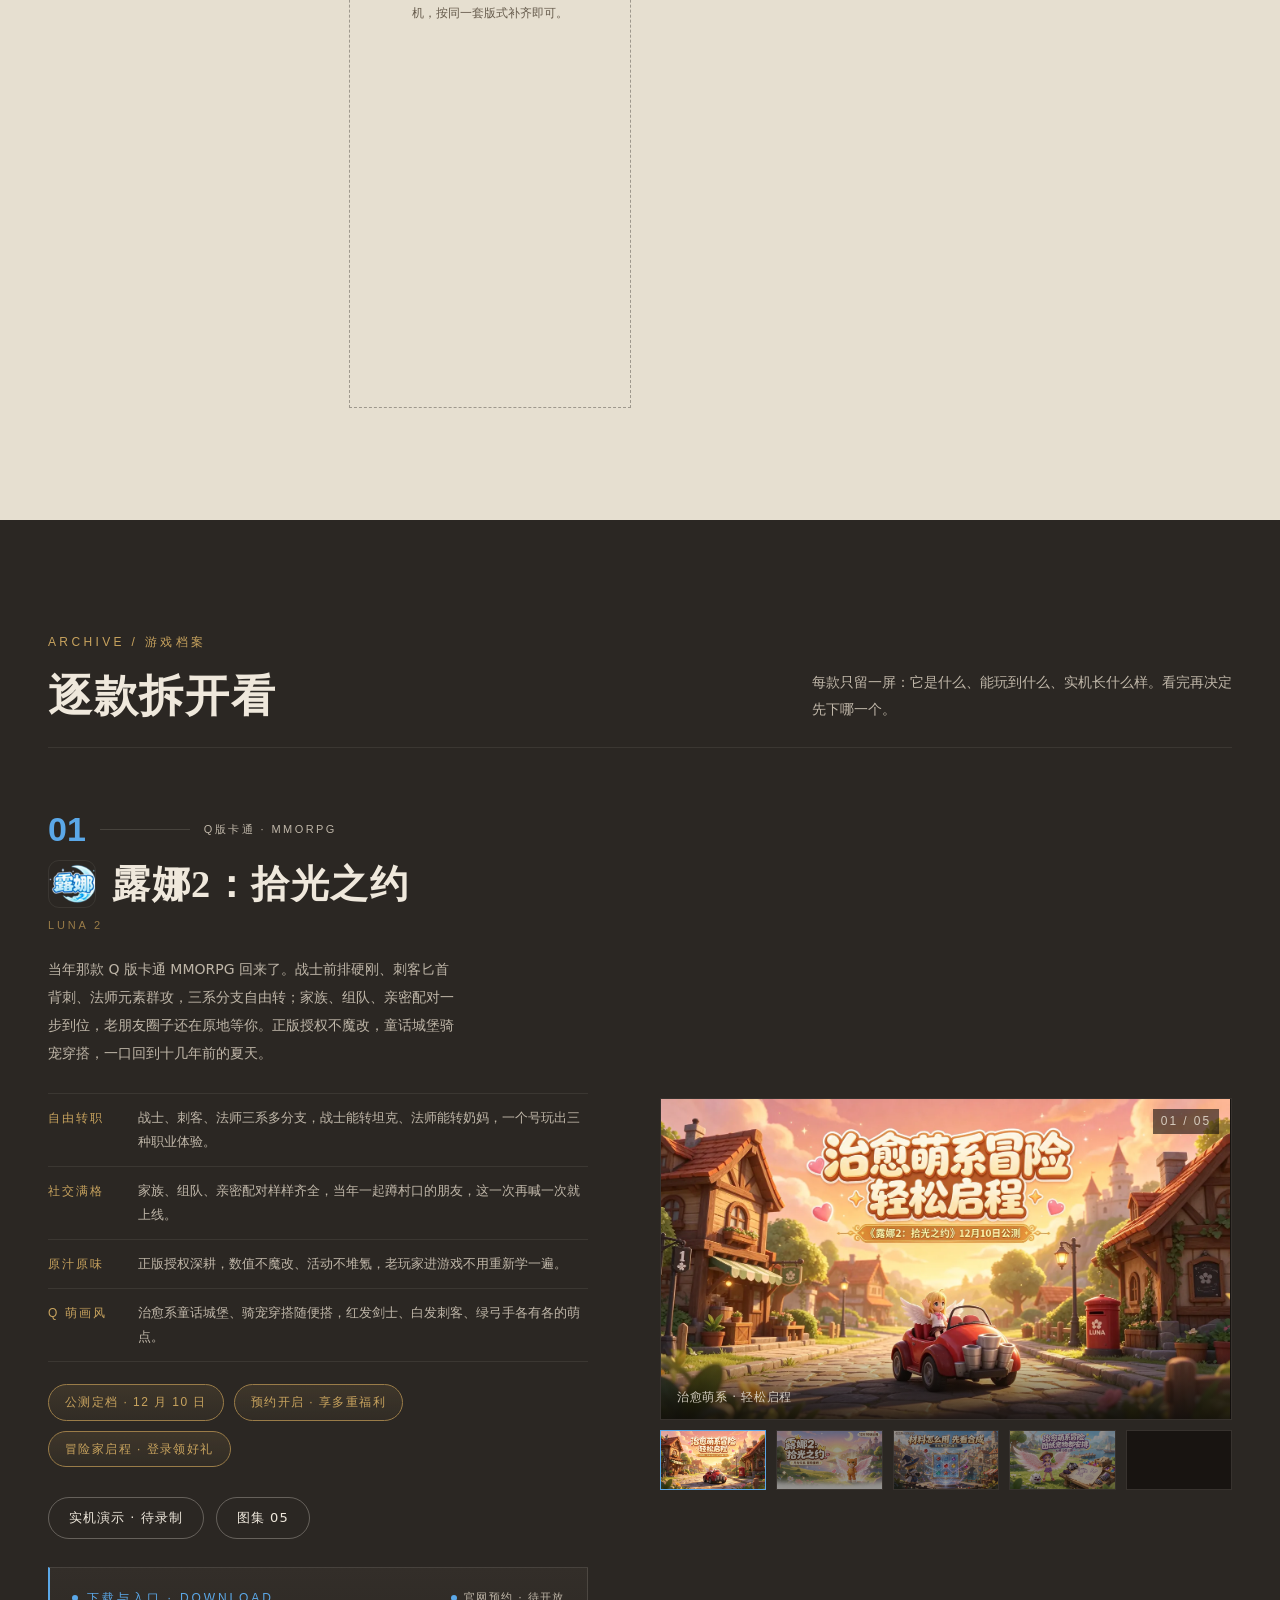
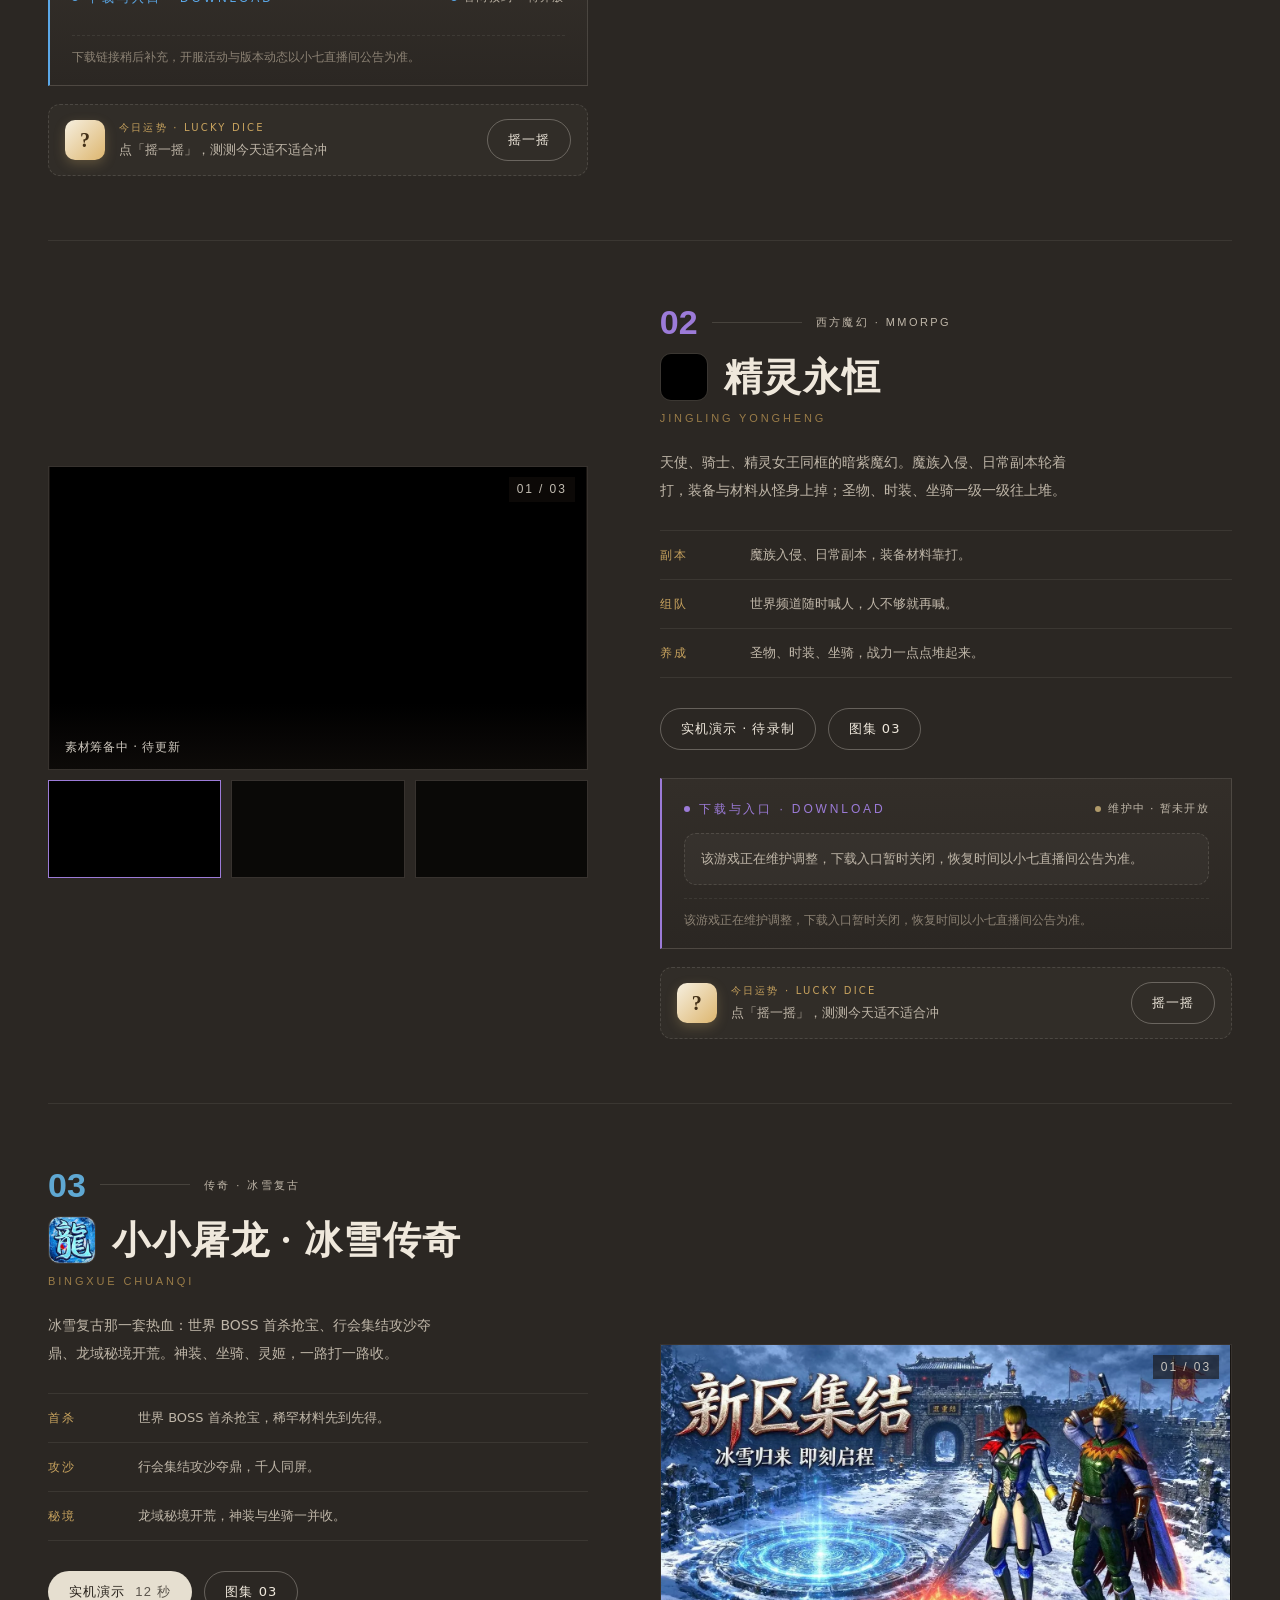
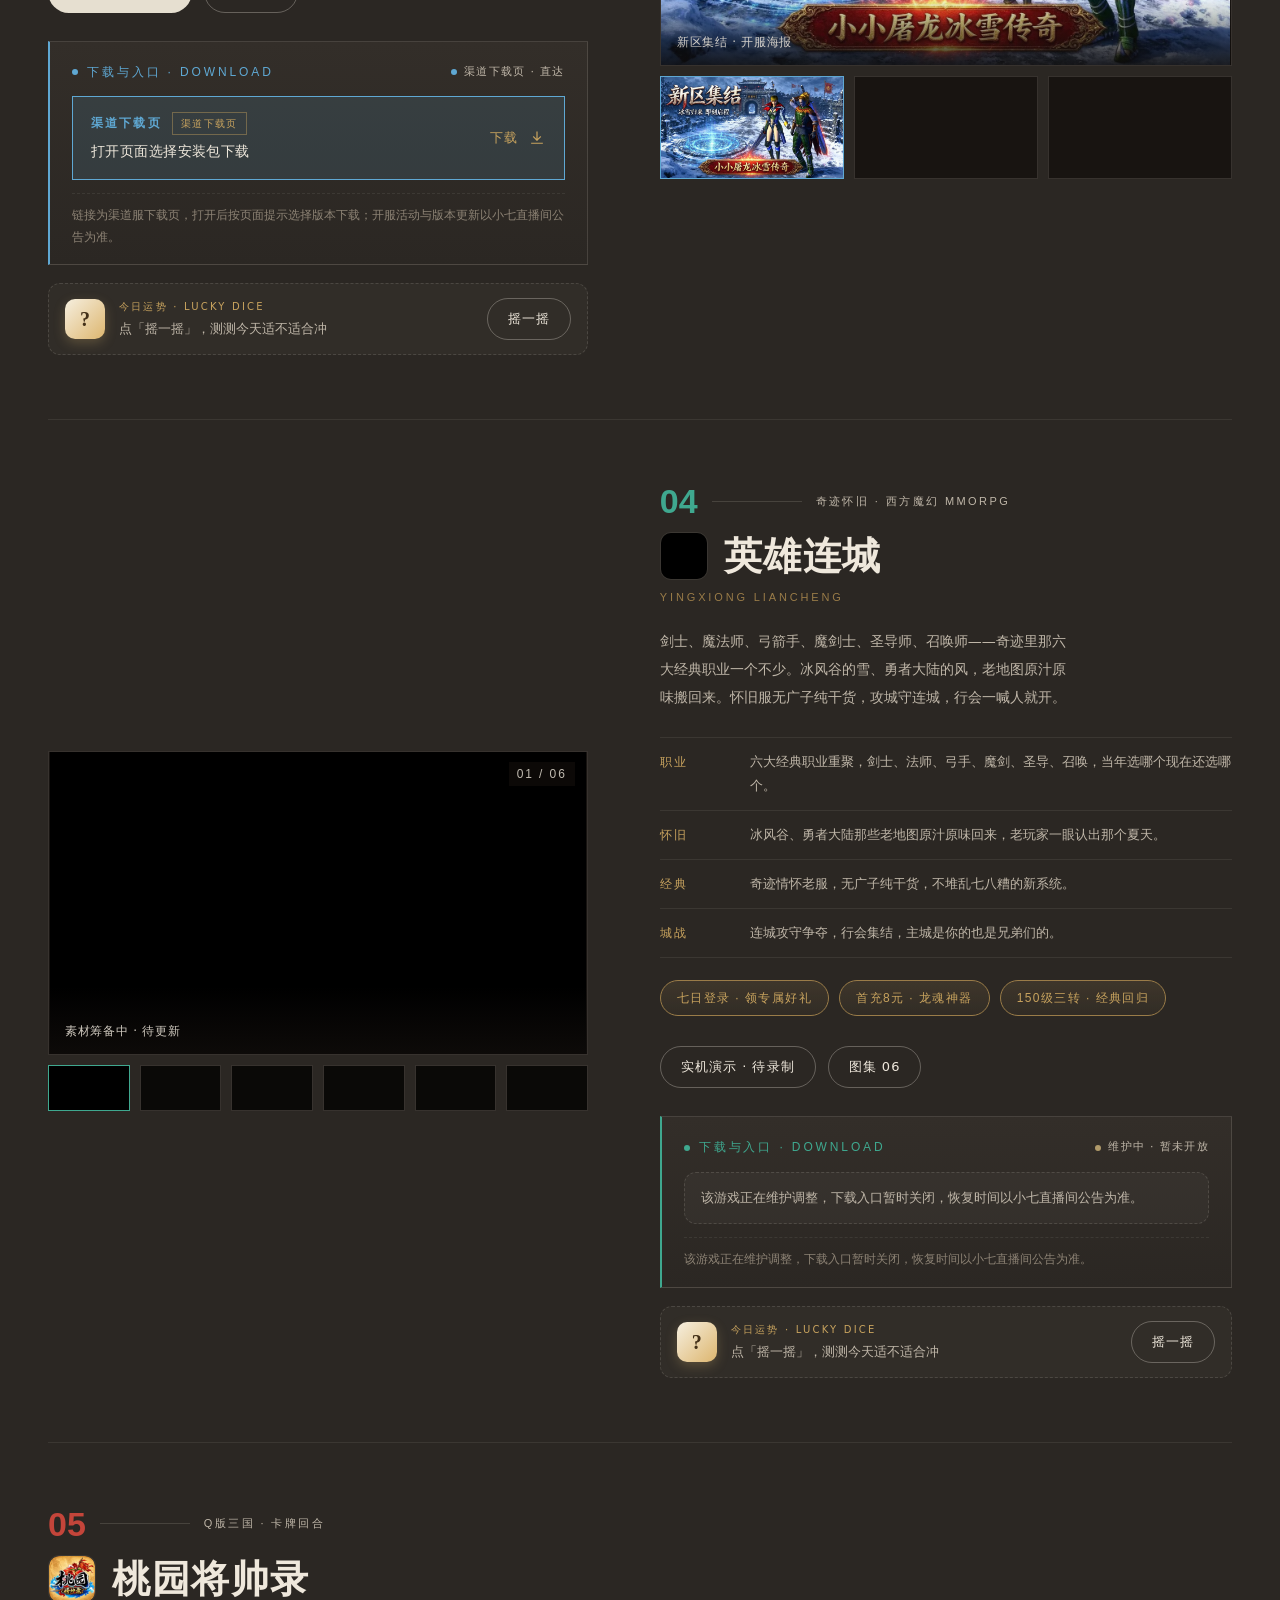
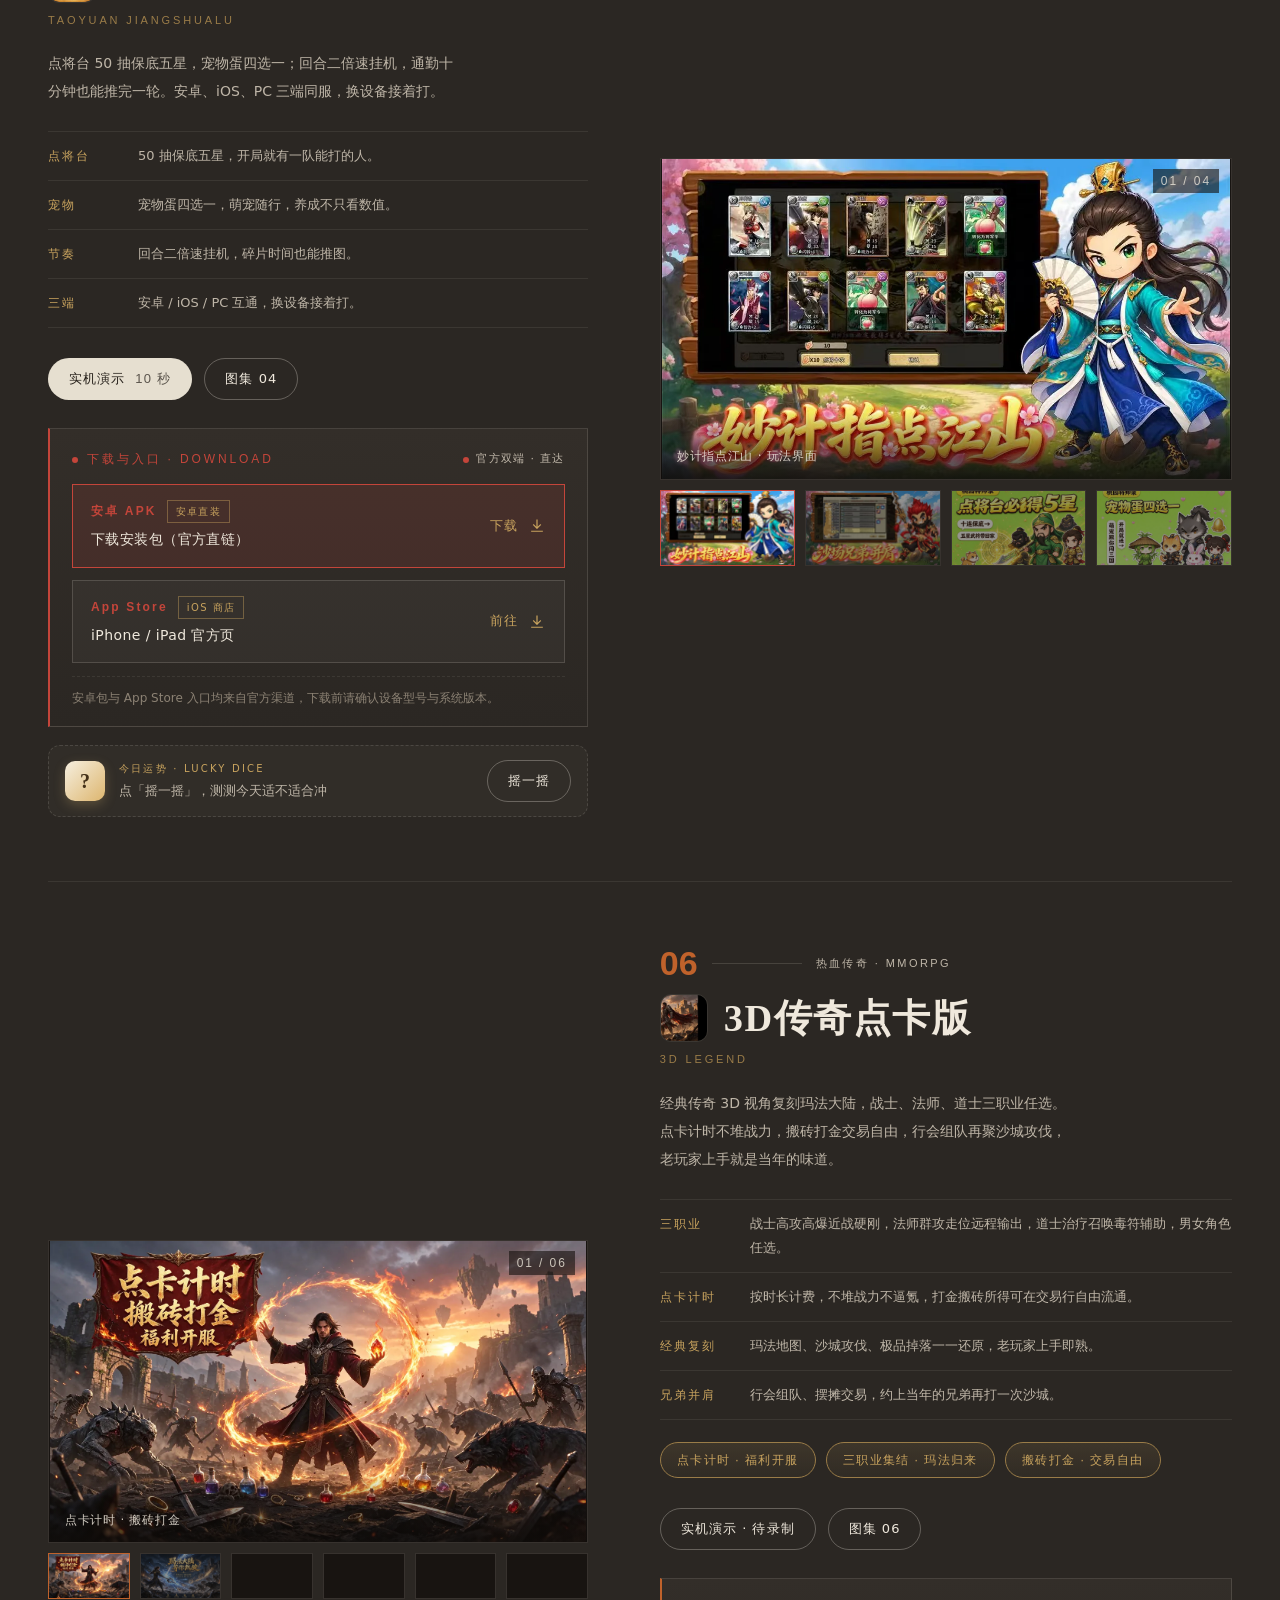
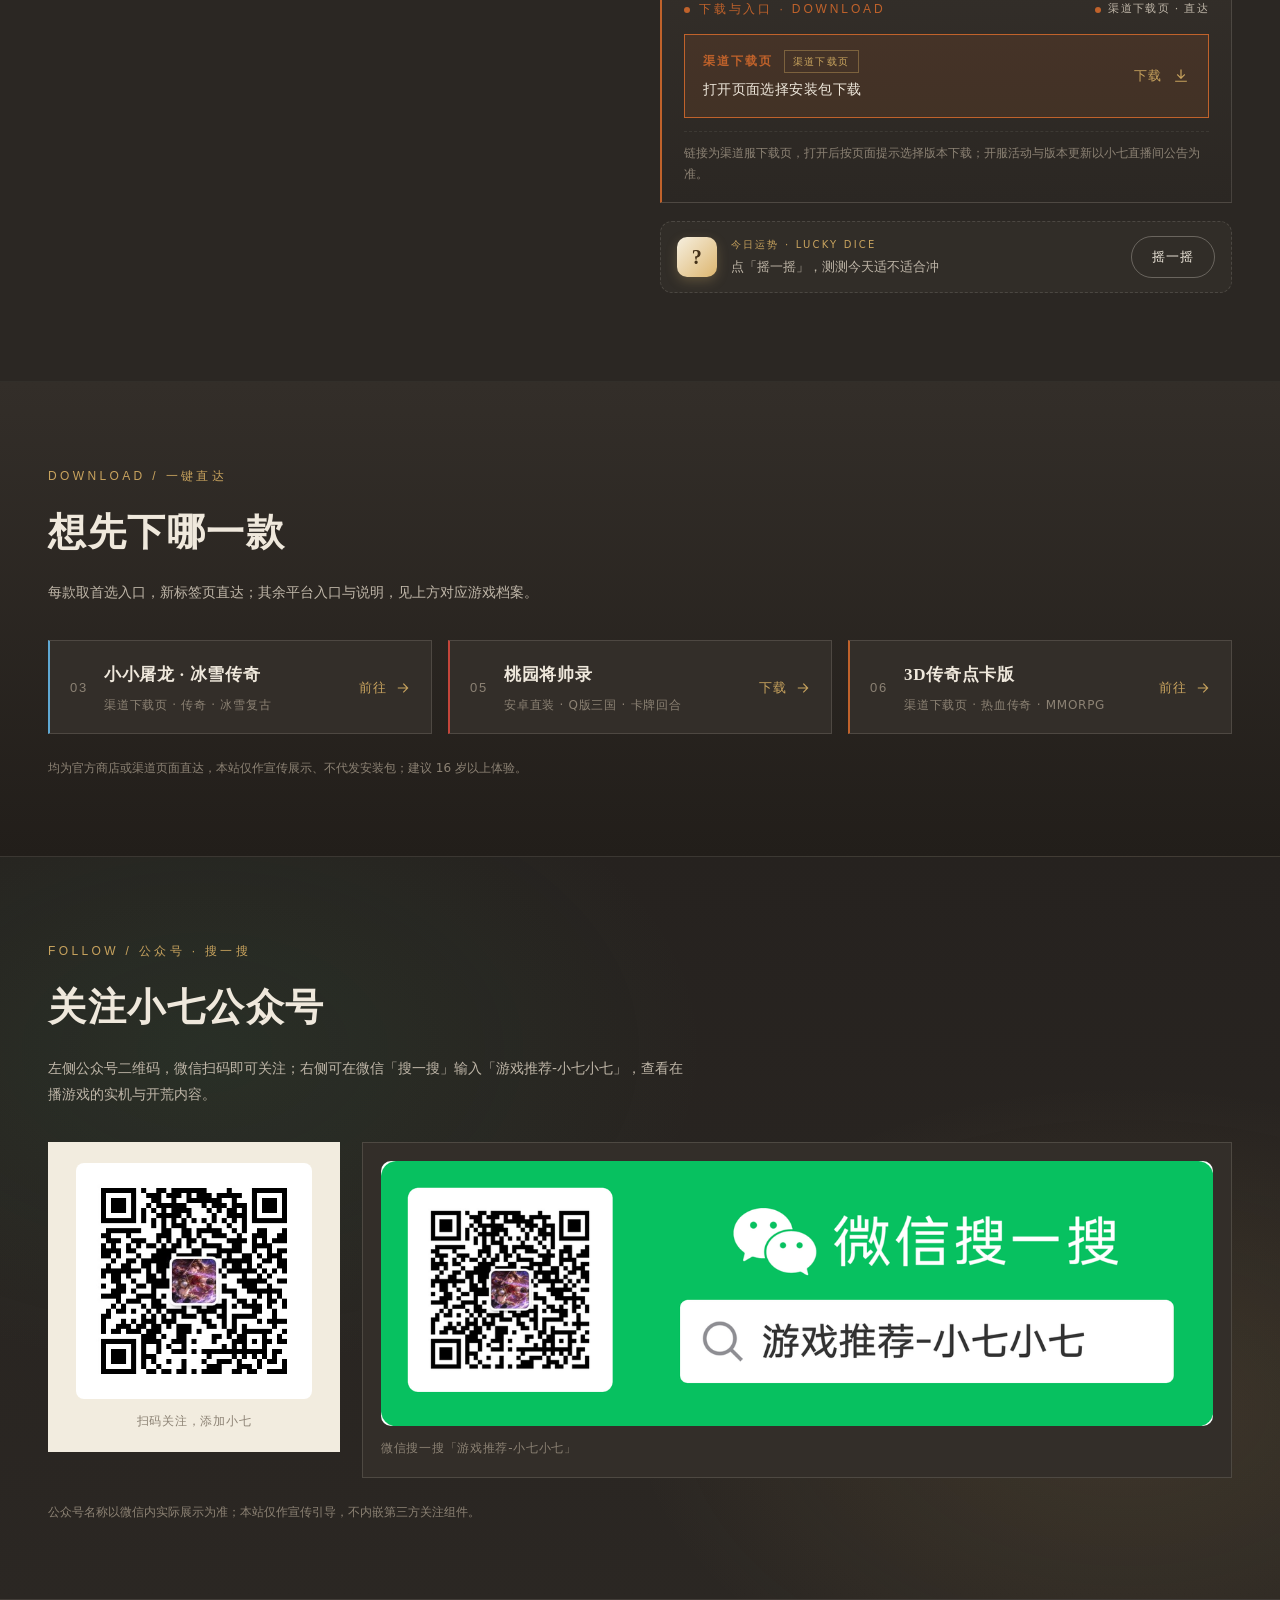
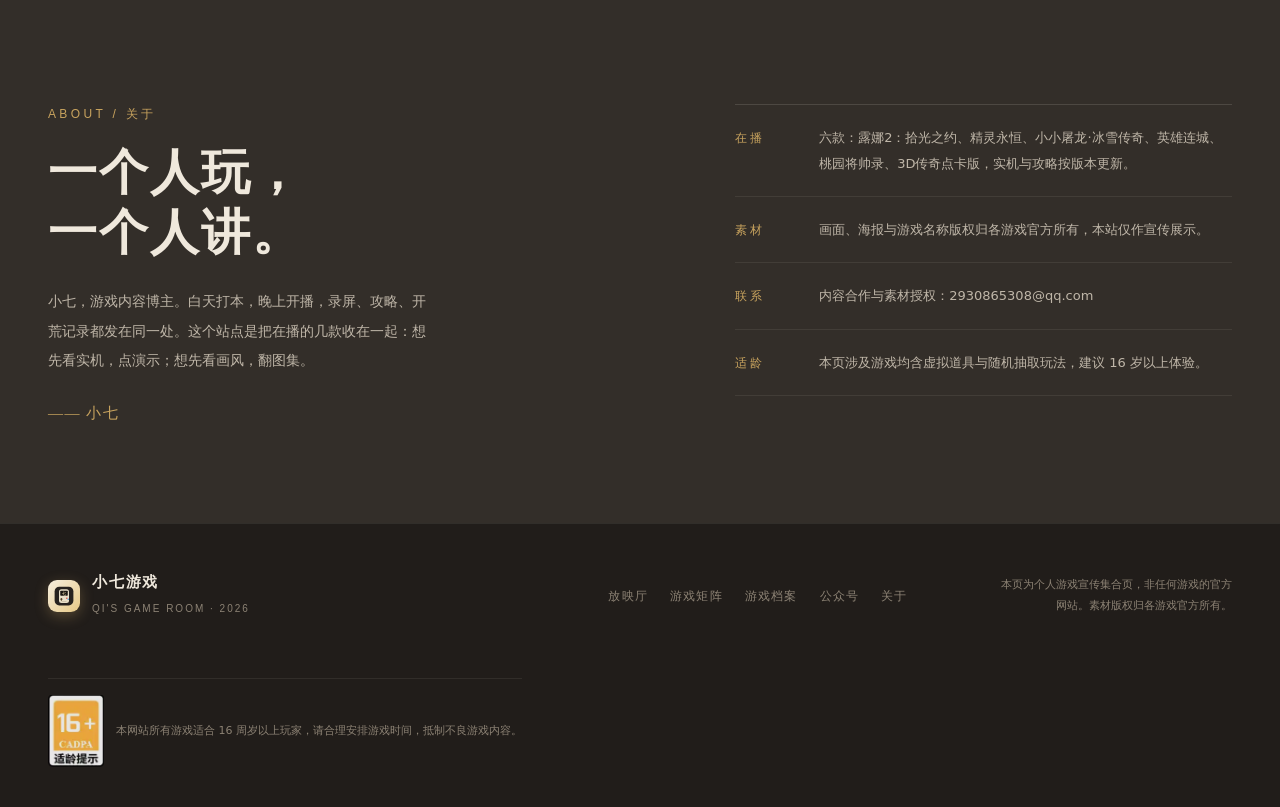
==== commit a3cbe30a: "席位预留卡加品牌封面 / 分享图换品牌封面 (index.html)" ====
--- a/index.html
+++ b/index.html
@@ -10,7 +10,9 @@
 <meta property="og:type" content="website">
 <meta property="og:title" content="小七游戏 · 六款在播">
 <meta property="og:description" content="露娜2：拾光之约、精灵永恒、小小屠龙·冰雪传奇、英雄连城、桃园将帅录，实机演示与海报图集一站看完。">
-<meta property="og:image" content="assets/img/luna-hero.webp">
+<meta property="og:image" content="assets/img/brand-card.webp">
+<meta property="og:image:width" content="1200">
+<meta property="og:image:height" content="675">
 <meta property="og:locale" content="zh_CN">
 <meta name="format-detection" content="telephone=no">
 <meta name="baidu-site-verification" content="codeva-enFO51wfS7" />
--- a/assets/site.css
+++ b/assets/site.css
@@ -87,14 +87,6 @@
   padding:0 32px;max-width:1600px;margin:0 auto;
 }
 
-/* 悬挂摇摆掌机 */
-.hang{position:absolute;top:0;left:50%;z-index:1;pointer-events:none;transform-origin:50% 0;animation:hang-swing 2.8s ease-in-out infinite}
-.hang-rope{width:2px;height:14px;margin:0 auto;background:linear-gradient(180deg,#6B5B3E,#C8A35E)}
-.hang-ico{width:42px;height:42px;margin:-1px auto 0;border-radius:11px;overflow:hidden;box-shadow:0 6px 16px rgba(0,0,0,.5)}
-.hang-ico svg{width:100%;height:100%;display:block}
-@keyframes hang-swing{0%,100%{transform:translateX(-50%) rotate(-7deg)}50%{transform:translateX(-50%) rotate(7deg)}}
-@media (prefers-reduced-motion: reduce){.hang{animation:none}}
-@media (max-width:900px){.hang{display:none}}
 .brand{display:flex;align-items:center;gap:12px;flex:none}
 .brand-mark{
   width:38px;height:38px;border-radius:11px;display:grid;place-items:center;
@@ -112,24 +104,6 @@
 .brand-ico{width:24px;height:24px;display:block}
 .brand-mark.small .brand-ico{width:20px;height:20px}
 .brand-text{font-family:var(--serif);font-weight:700;font-size:18px;letter-spacing:.14em;line-height:1.2}
-.brand-text small{display:block;font-family:var(--cond);font-weight:400;font-size:10px;letter-spacing:.22em;color:var(--ink2);margin-top:2px}
-.nav{display:flex;align-items:center;gap:6px;margin-left:auto}
-.nav a{
-  position:relative;padding:8px 14px;font-size:14px;color:var(--ink2);letter-spacing:.06em;
-  transition:color .2s ease;
-}
-.nav a:hover{color:var(--ink)}
-.nav a.active{color:var(--ink)}
-.nav a.active::after{content:"";position:absolute;left:14px;right:14px;bottom:0;height:1px;background:var(--brass)}
-.head-meta{display:flex;align-items:baseline;gap:5px;padding-left:24px;border-left:1px solid var(--line);flex:none}
-.hm-label{font-size:11px;letter-spacing:.2em;color:var(--ink3)}
-.hm-num{font-family:var(--cond);font-size:22px;font-weight:600;color:var(--brass);line-height:1}
-.hm-total{font-size:11px;color:var(--ink3);letter-spacing:.1em}
-.burger{display:none;width:44px;height:44px;margin-left:auto;flex-direction:column;justify-content:center;gap:6px;border:1px solid var(--line)}
-.burger span{display:block;width:20px;height:1px;background:var(--ink);margin:0 auto;transition:.25s}
-.burger[aria-expanded="true"] span:nth-child(1){transform:translateY(7px) rotate(45deg)}
-.burger[aria-expanded="true"] span:nth-child(2){opacity:0}
-.burger[aria-expanded="true"] span:nth-child(3){transform:translateY(-7px) rotate(-45deg)}
 
 /* ================= 放映厅 ================= */
 .screening{padding:var(--head-h) 20px 20px;background:transparent}
@@ -327,10 +301,14 @@
 .card.pop{animation:cardPop .5s var(--ease) both}
 .card.add{
   border:1px dashed rgba(23,19,15,.34);background:transparent;
-  align-items:center;justify-content:center;text-align:center;
-  padding:28px 20px;min-height:300px;gap:12px;display:flex;flex-direction:column;
+  padding:0;min-height:300px;display:flex;flex-direction:column;
+  align-items:stretch;justify-content:flex-start;text-align:center;
 }
 .card.add:hover{background:rgba(255,255,255,.28);transform:translateY(-3px);box-shadow:none}
+.add-cover{display:block;aspect-ratio:16/9;overflow:hidden;background:#EDE5D6;border-bottom:1px dashed rgba(23,19,15,.22)}
+.add-cover img{width:100%;height:100%;object-fit:cover;display:block;transition:transform .55s var(--ease)}
+.card.add:hover .add-cover img{transform:scale(1.03)}
+.add-body{display:flex;flex-direction:column;align-items:center;justify-content:center;gap:12px;padding:24px 20px 28px;flex:1}
 .add-plus{position:relative;width:46px;height:46px;margin-bottom:6px}
 .add-plus::before,.add-plus::after{content:"";position:absolute;background:rgba(23,19,15,.5)}
 .add-plus::before{left:50%;top:0;bottom:0;width:1px;transform:translateX(-50%)}
@@ -551,7 +529,6 @@
   .cards{grid-template-columns:repeat(4,1fr);gap:18px}
   .card-title{font-size:22px}
   .head-inner{gap:20px;padding:0 24px}
-  .head-meta{padding-left:18px}
 }
 
 @media(max-width:1180px){
@@ -570,16 +547,6 @@
 /* 移动端放映厅：图在上，文案与胶片条在下 */
 @media(max-width:1080px){
   .head-inner{height:var(--head-h)}
-  .nav{display:none}
-  .burger{display:flex}
-  .head-meta{margin-left:auto;border-left:none;padding-left:0}
-  .site-head.menu-open .nav{
-    display:flex;position:fixed;top:var(--head-h);left:0;right:0;
-    flex-direction:column;align-items:stretch;gap:0;
-    background:#26221F;border-bottom:1px solid var(--line);padding:6px 20px 14px;
-  }
-  .site-head.menu-open .nav a{padding:14px 4px;border-bottom:1px solid var(--line-soft);font-size:15px}
-  .site-head.menu-open .nav a.active::after{display:none}
 
   .screening{padding:var(--head-h) 14px 14px}
   .frame{
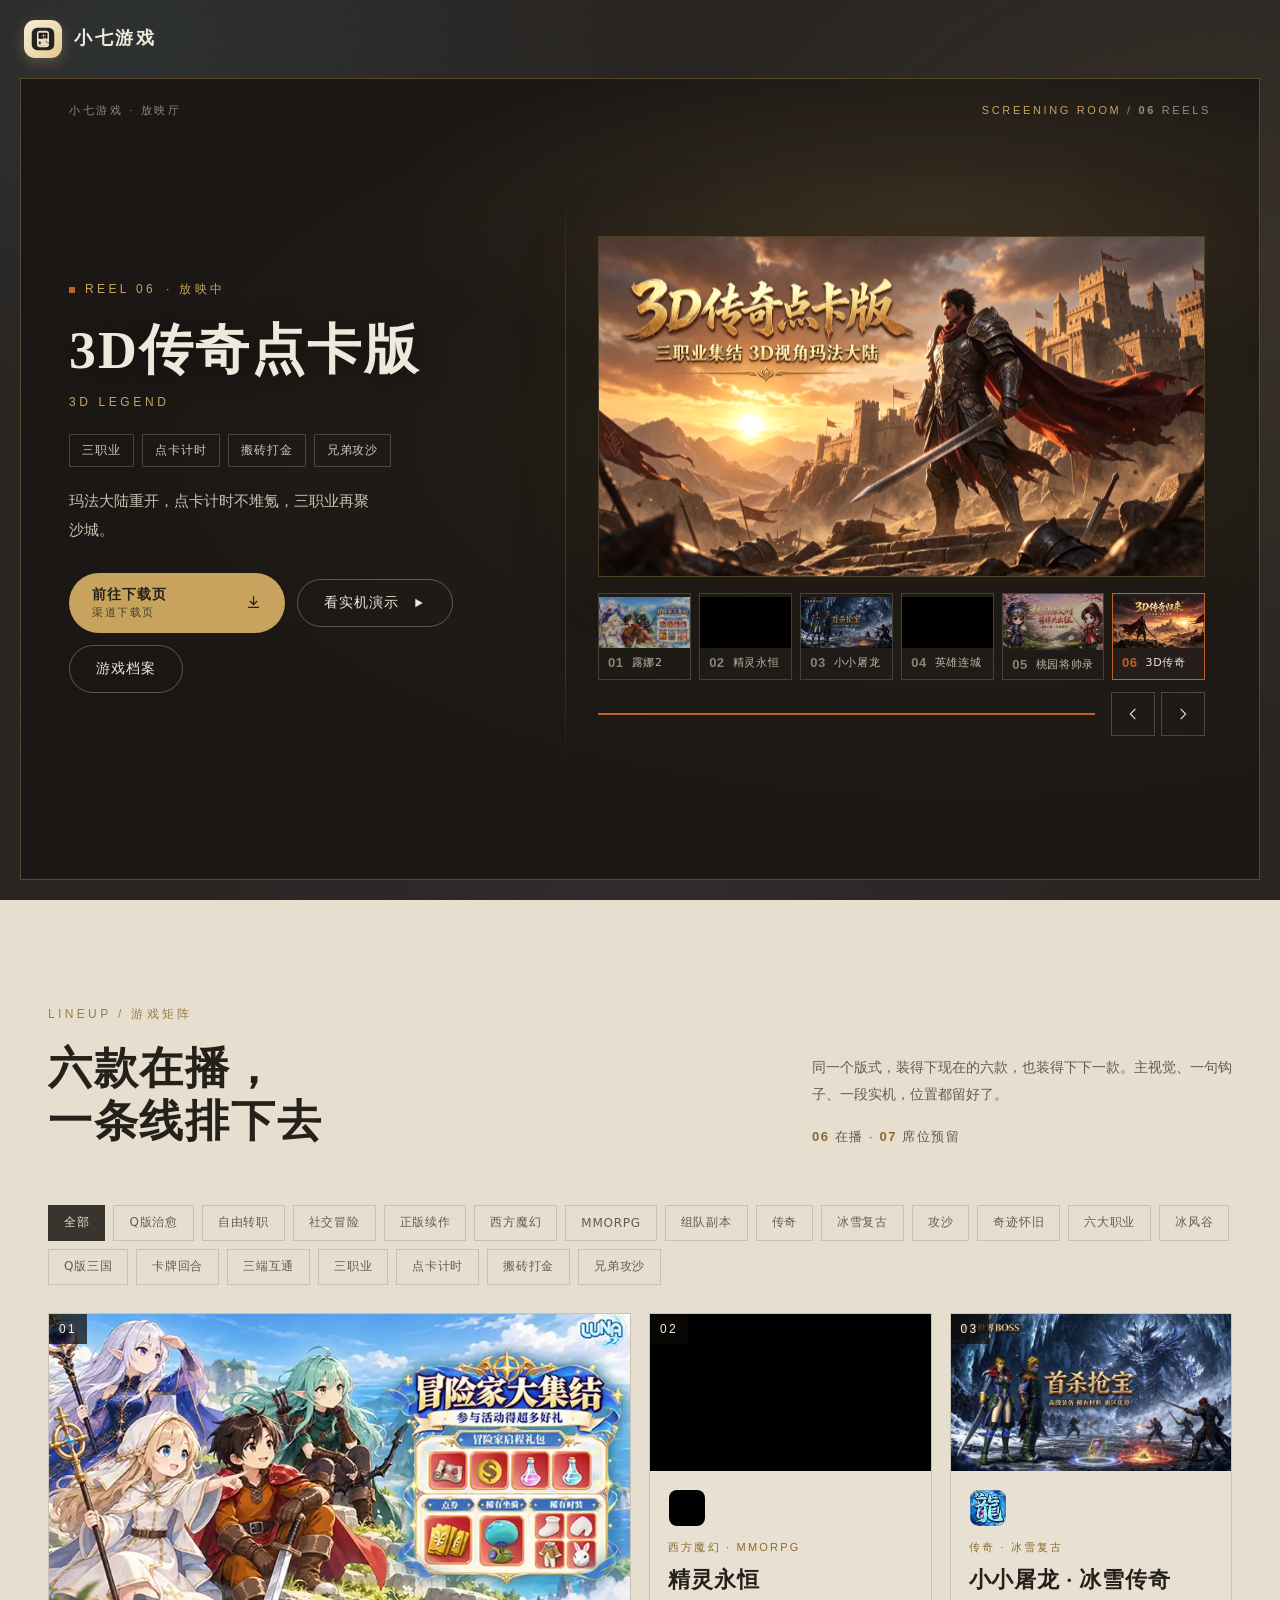
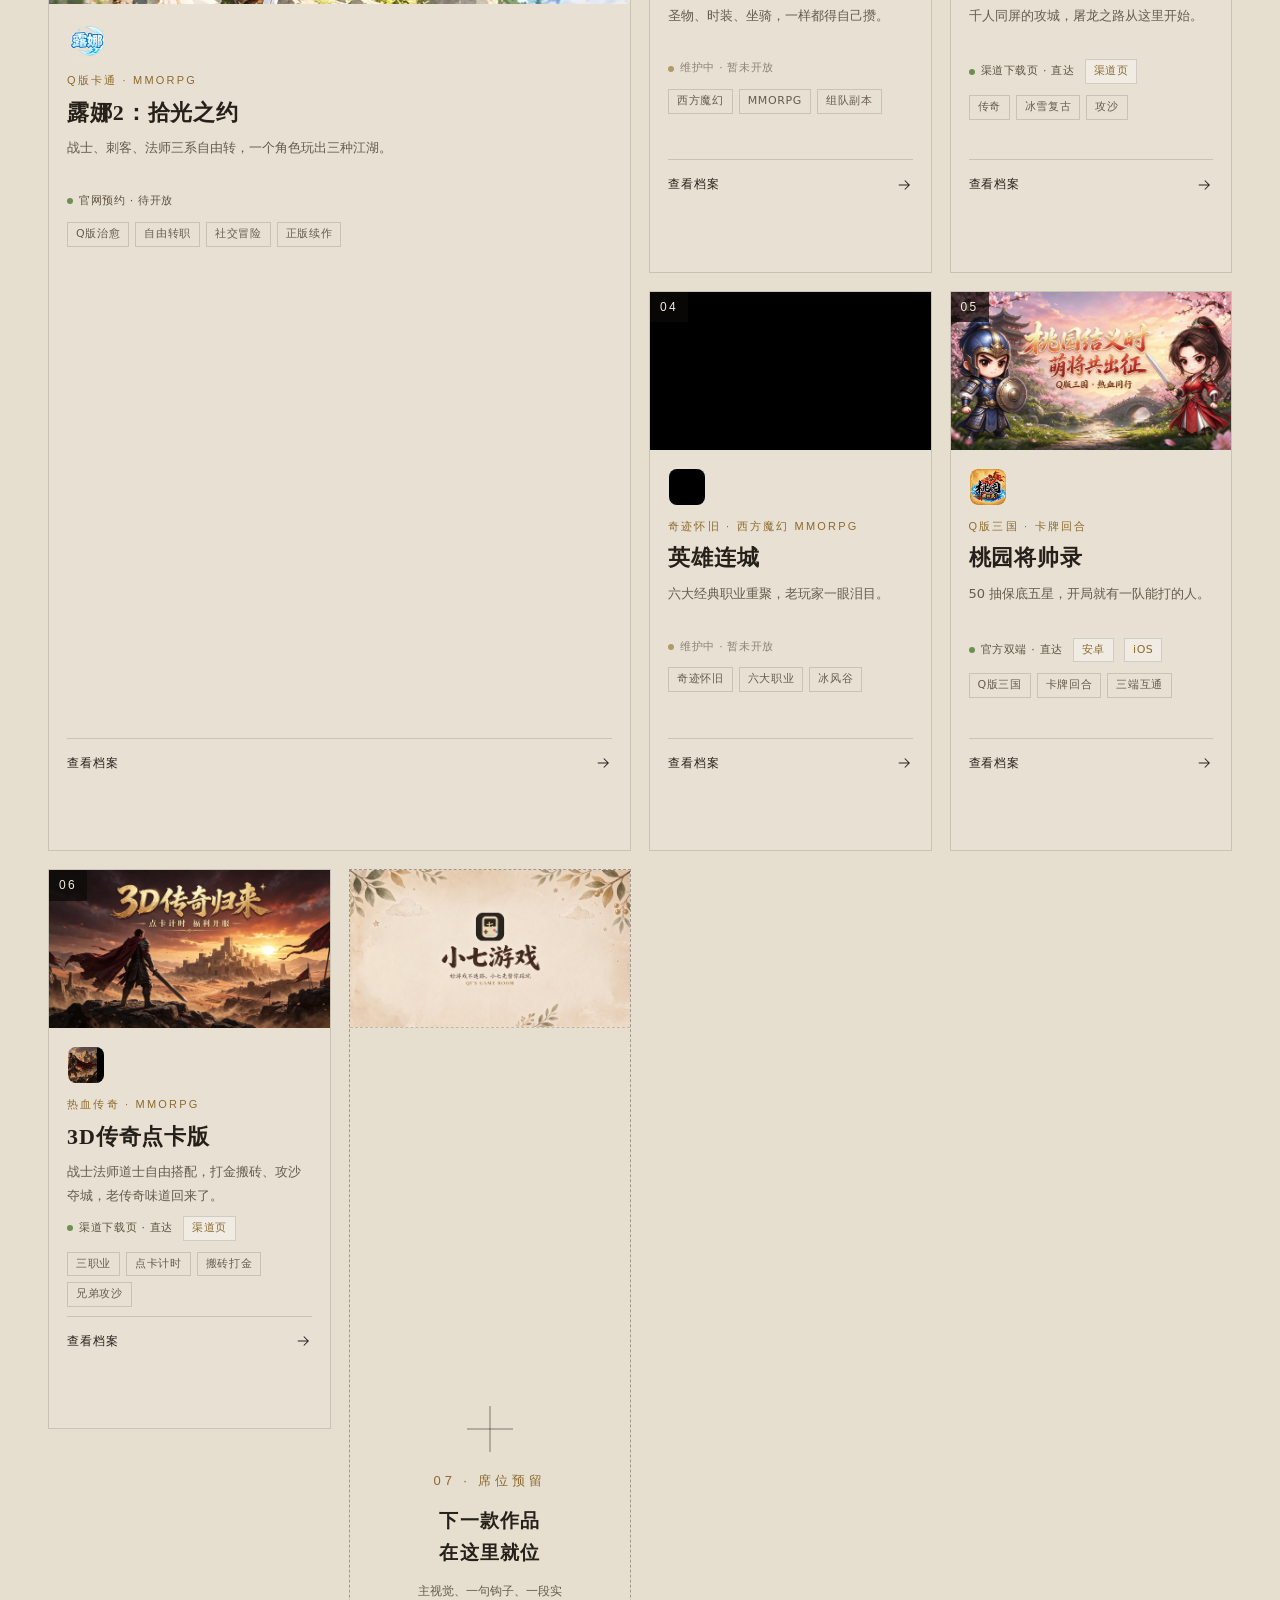
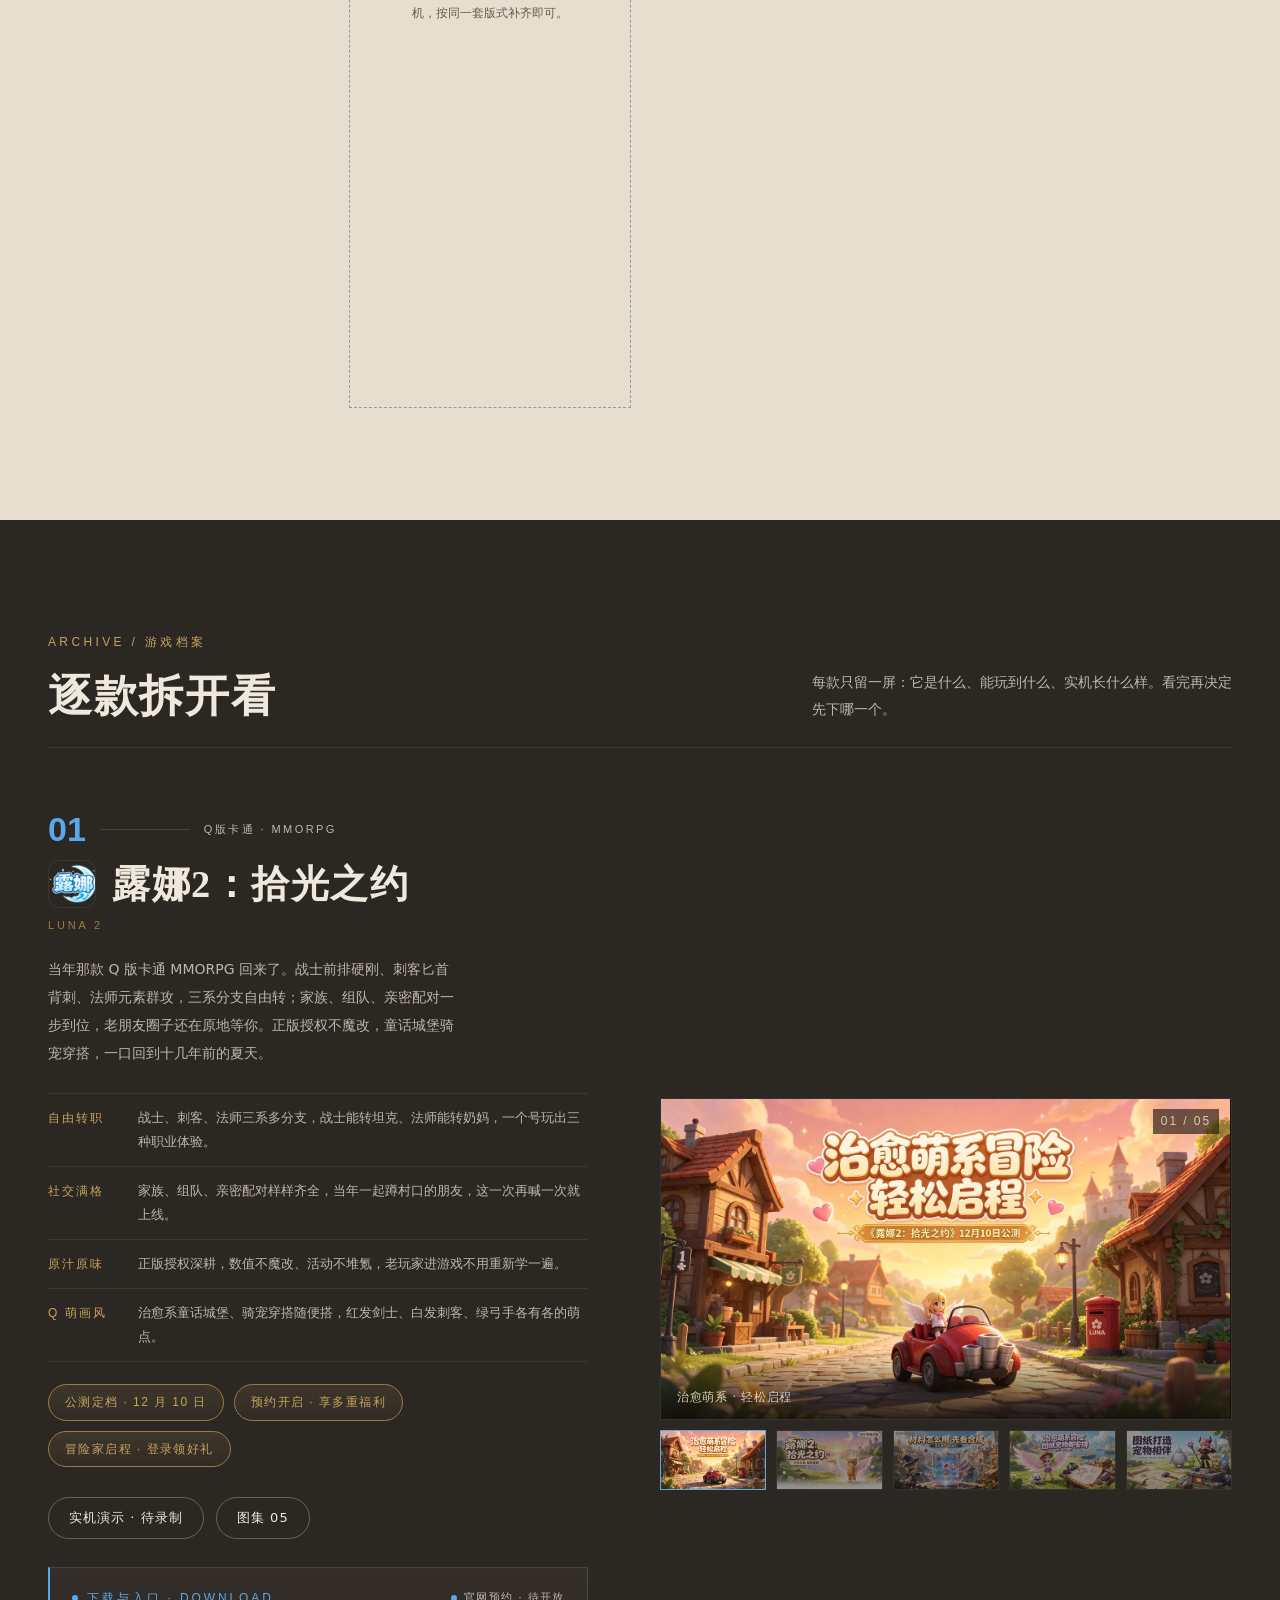
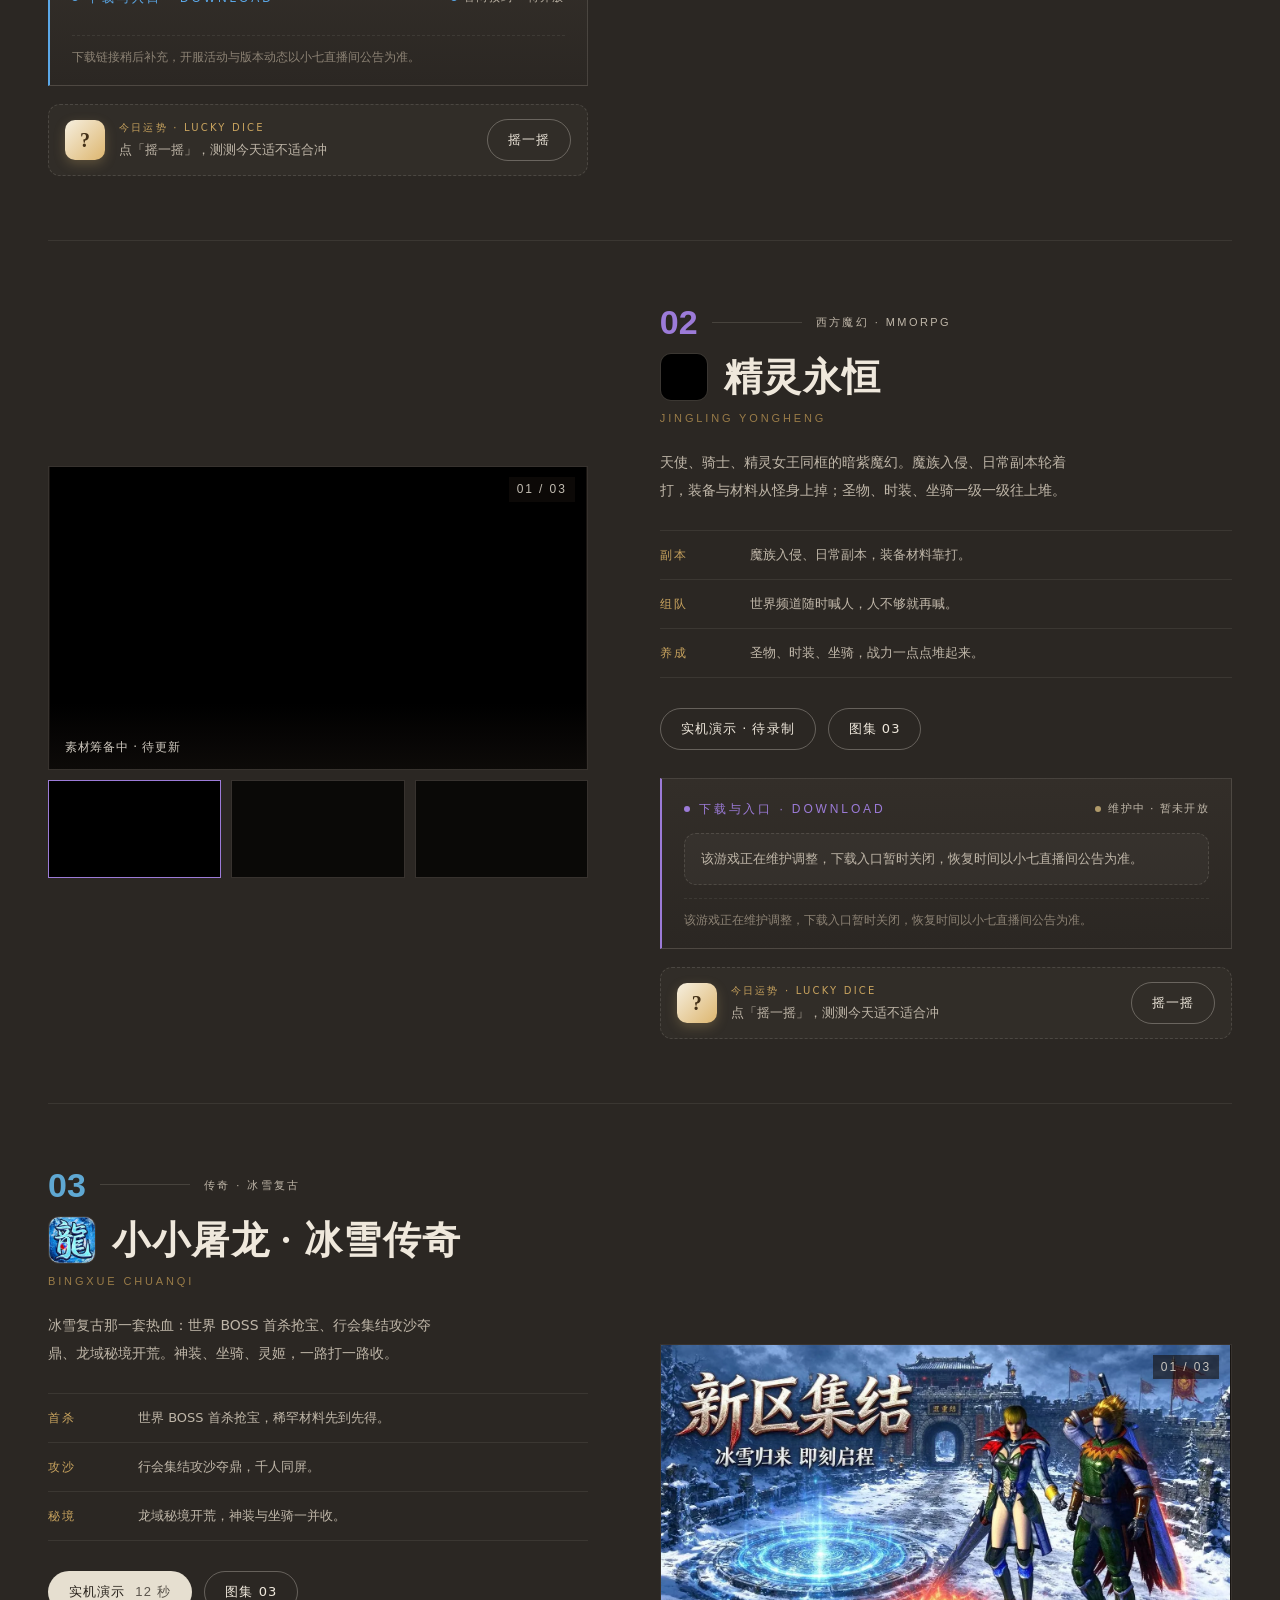
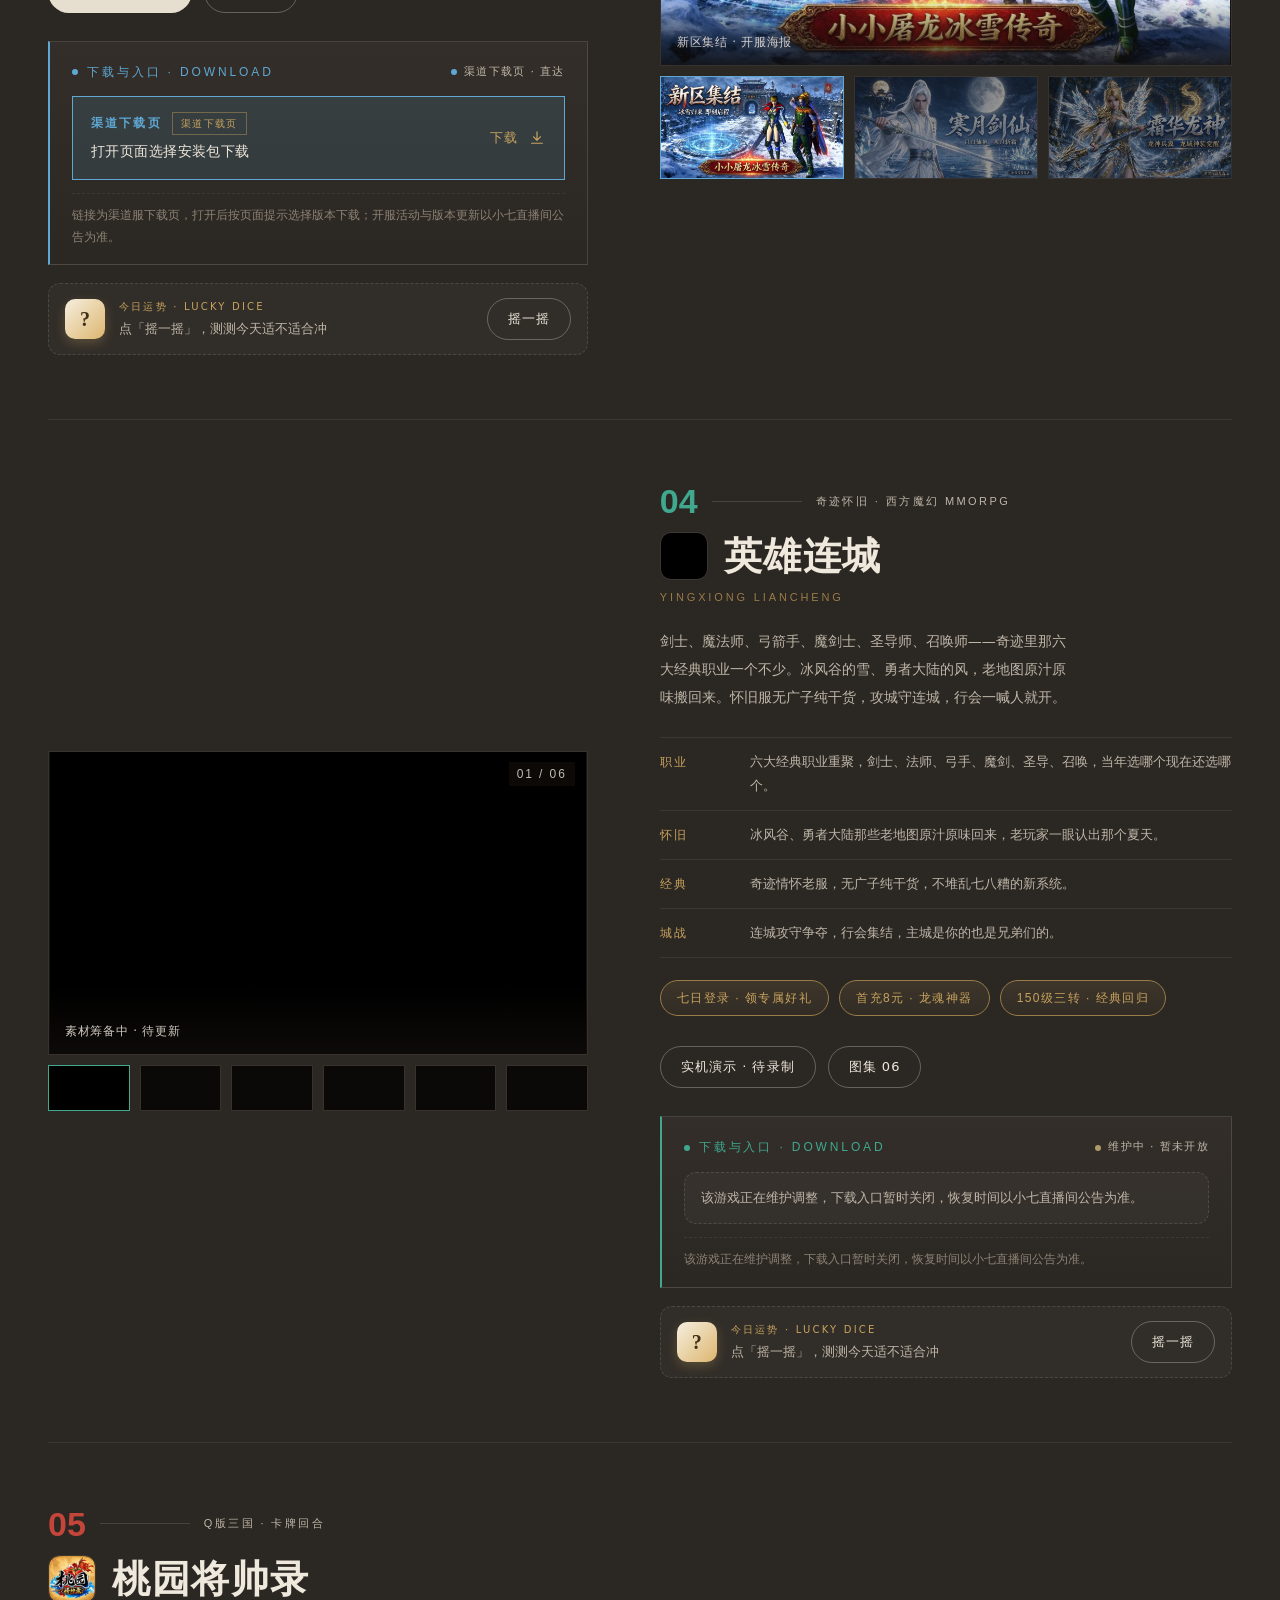
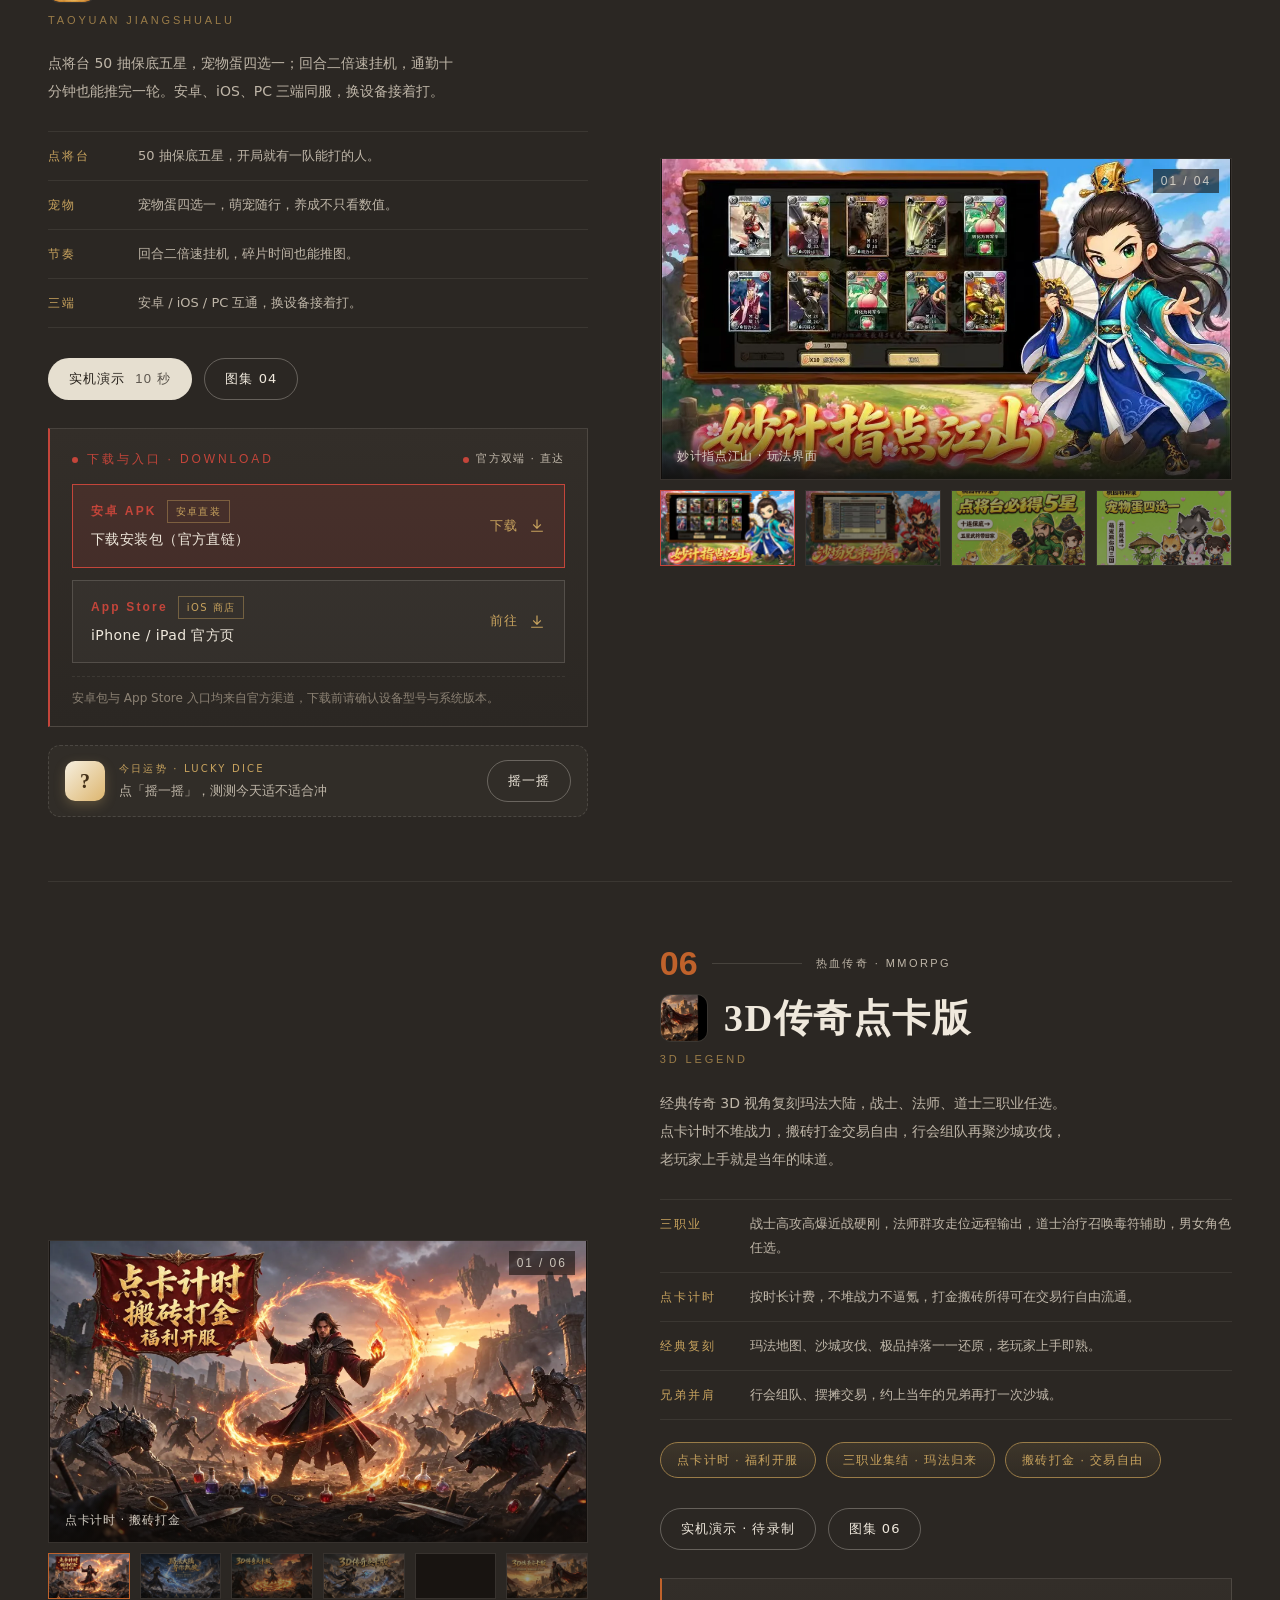
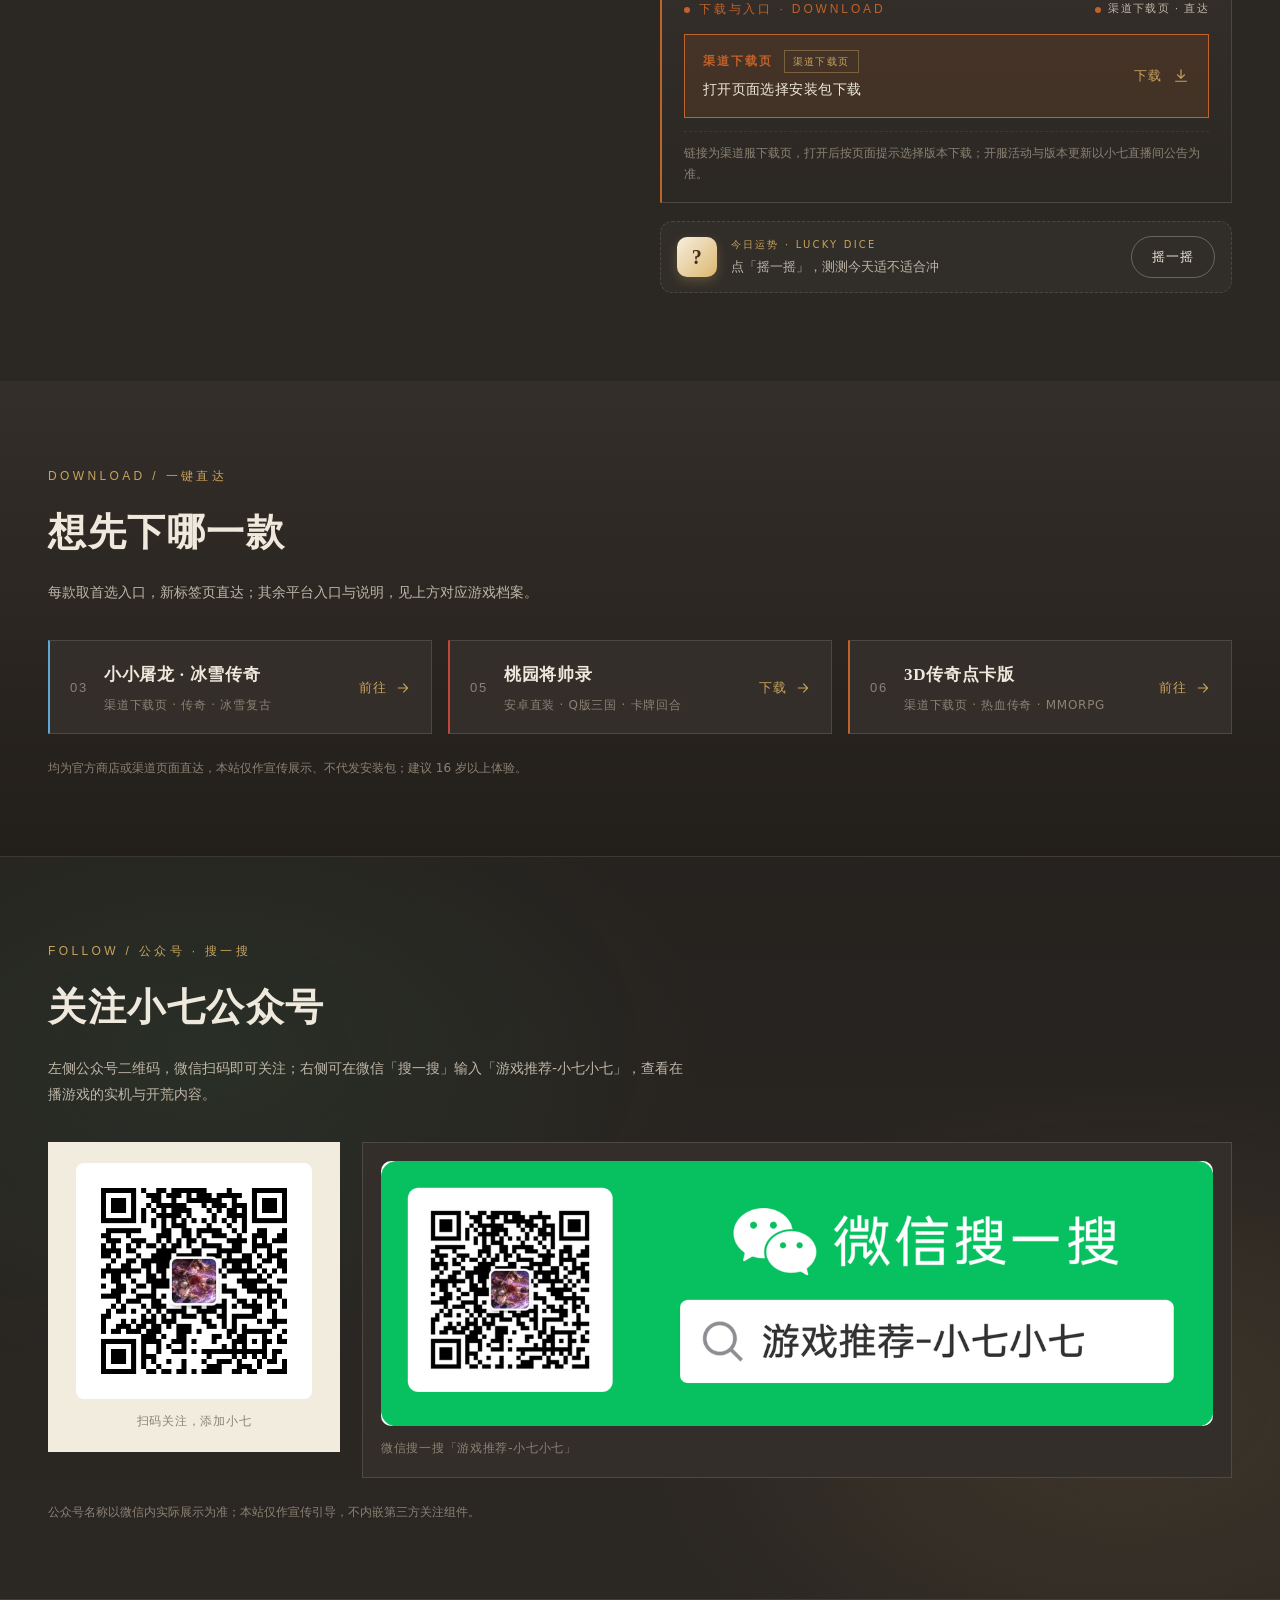
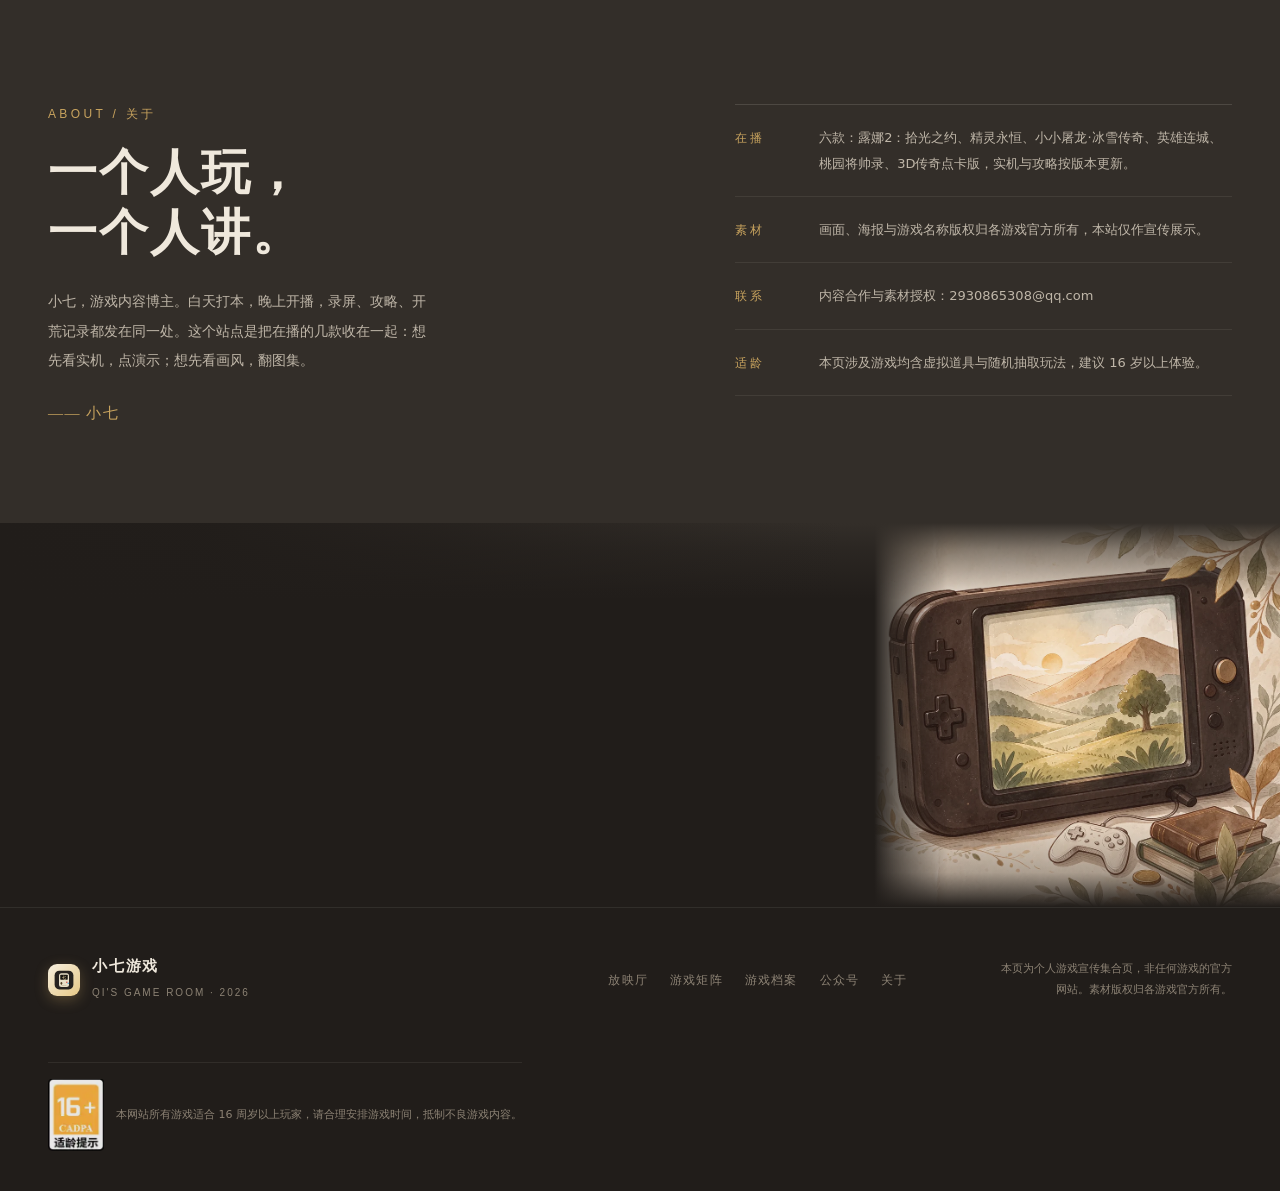
==== commit 8fae9e45: "页脚上方新增品牌尾景横幅 (index.html)" ====
--- a/index.html
+++ b/index.html
@@ -163,6 +163,11 @@
       </ul>
     </div>
   </section>
+
+  <!-- ===== 品牌尾景：页脚上方的收尾横幅 ===== -->
+  <div class="brand-scene" aria-hidden="true">
+    <img src="assets/img/brand-scene.webp" alt="" loading="lazy" decoding="async">
+  </div>
 </main>
 
 <footer class="site-foot">
--- a/assets/site.css
+++ b/assets/site.css
@@ -370,6 +370,33 @@
 .notes b{font-family:var(--cond);font-size:12px;letter-spacing:.2em;color:var(--brass);font-weight:500}
 .notes span{font-size:13px;line-height:1.95;color:var(--ink2)}
 
+/* ================= 品牌尾景 ================= */
+.brand-scene{
+  position:relative;overflow:hidden;background:#211D1A;
+  height:clamp(240px,30vw,430px);
+  display:flex;justify-content:flex-end;align-items:center;
+}
+.brand-scene img{
+  height:100%;width:auto;max-width:none;display:block;
+  margin-left:auto;filter:saturate(.94) brightness(.97);
+}
+.brand-scene::after{
+  content:"";position:absolute;inset:0;pointer-events:none;
+  background:
+    linear-gradient(90deg,#211D1A 0%,rgba(33,29,26,.96) 16%,rgba(33,29,26,.72) 34%,rgba(33,29,26,.30) 52%,rgba(33,29,26,0) 66%),
+    linear-gradient(180deg,#332E29 0%,rgba(51,46,41,.55) 7%,rgba(51,46,41,0) 20%),
+    linear-gradient(0deg,#211D1A 0%,rgba(33,29,26,.3) 9%,rgba(33,29,26,0) 22%);
+}
+@media(max-width:720px){
+  .brand-scene{height:190px}
+  .brand-scene::after{
+    background:
+      linear-gradient(90deg,#211D1A 0%,rgba(33,29,26,.96) 30%,rgba(33,29,26,.7) 55%,rgba(33,29,26,.2) 78%,rgba(33,29,26,0) 92%),
+      linear-gradient(180deg,#332E29 0%,rgba(51,46,41,.5) 7%,rgba(51,46,41,0) 20%),
+      linear-gradient(0deg,#211D1A 0%,rgba(33,29,26,.3) 9%,rgba(33,29,26,0) 22%);
+  }
+}
+
 /* ================= 页脚 ================= */
 .site-foot{background:#211D1A;padding:48px 0 40px;border-top:1px solid var(--line-soft)}
 .foot-grid{display:grid;grid-template-columns:auto 1fr auto;gap:40px;align-items:center}
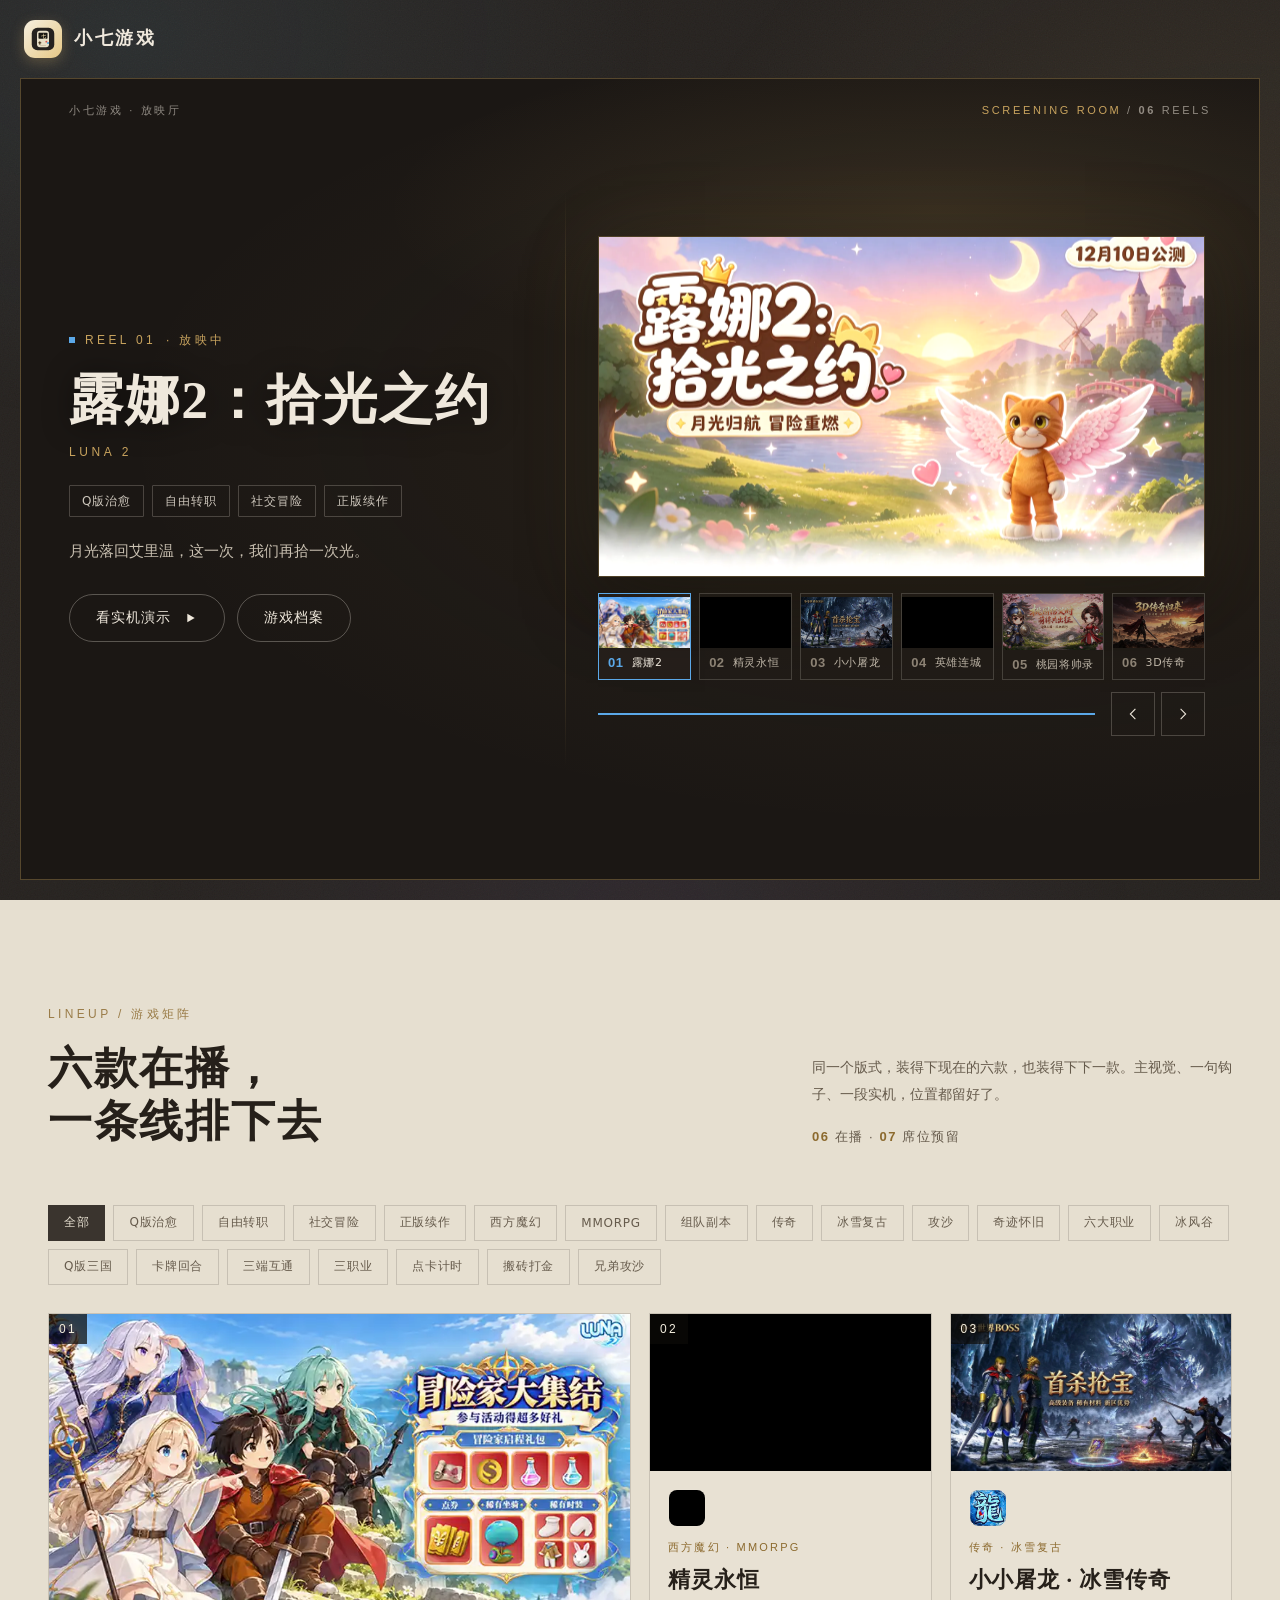
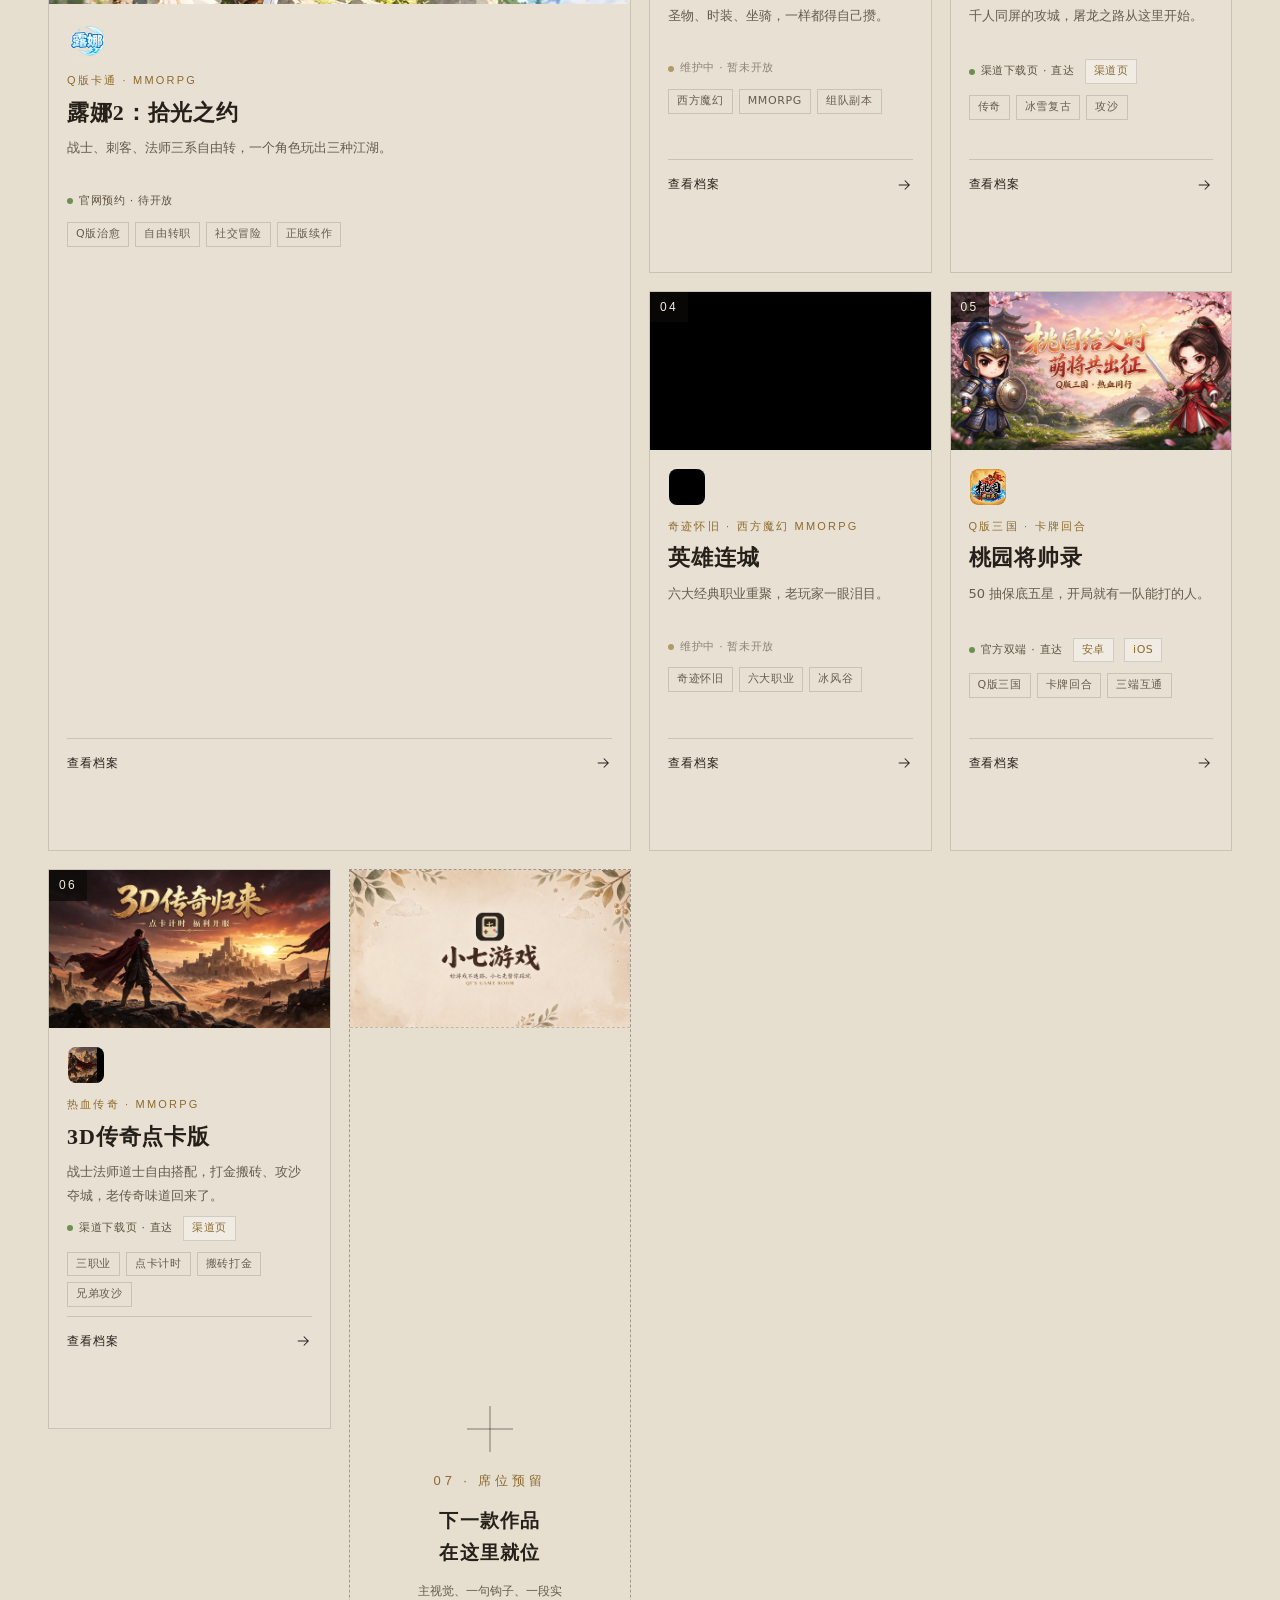
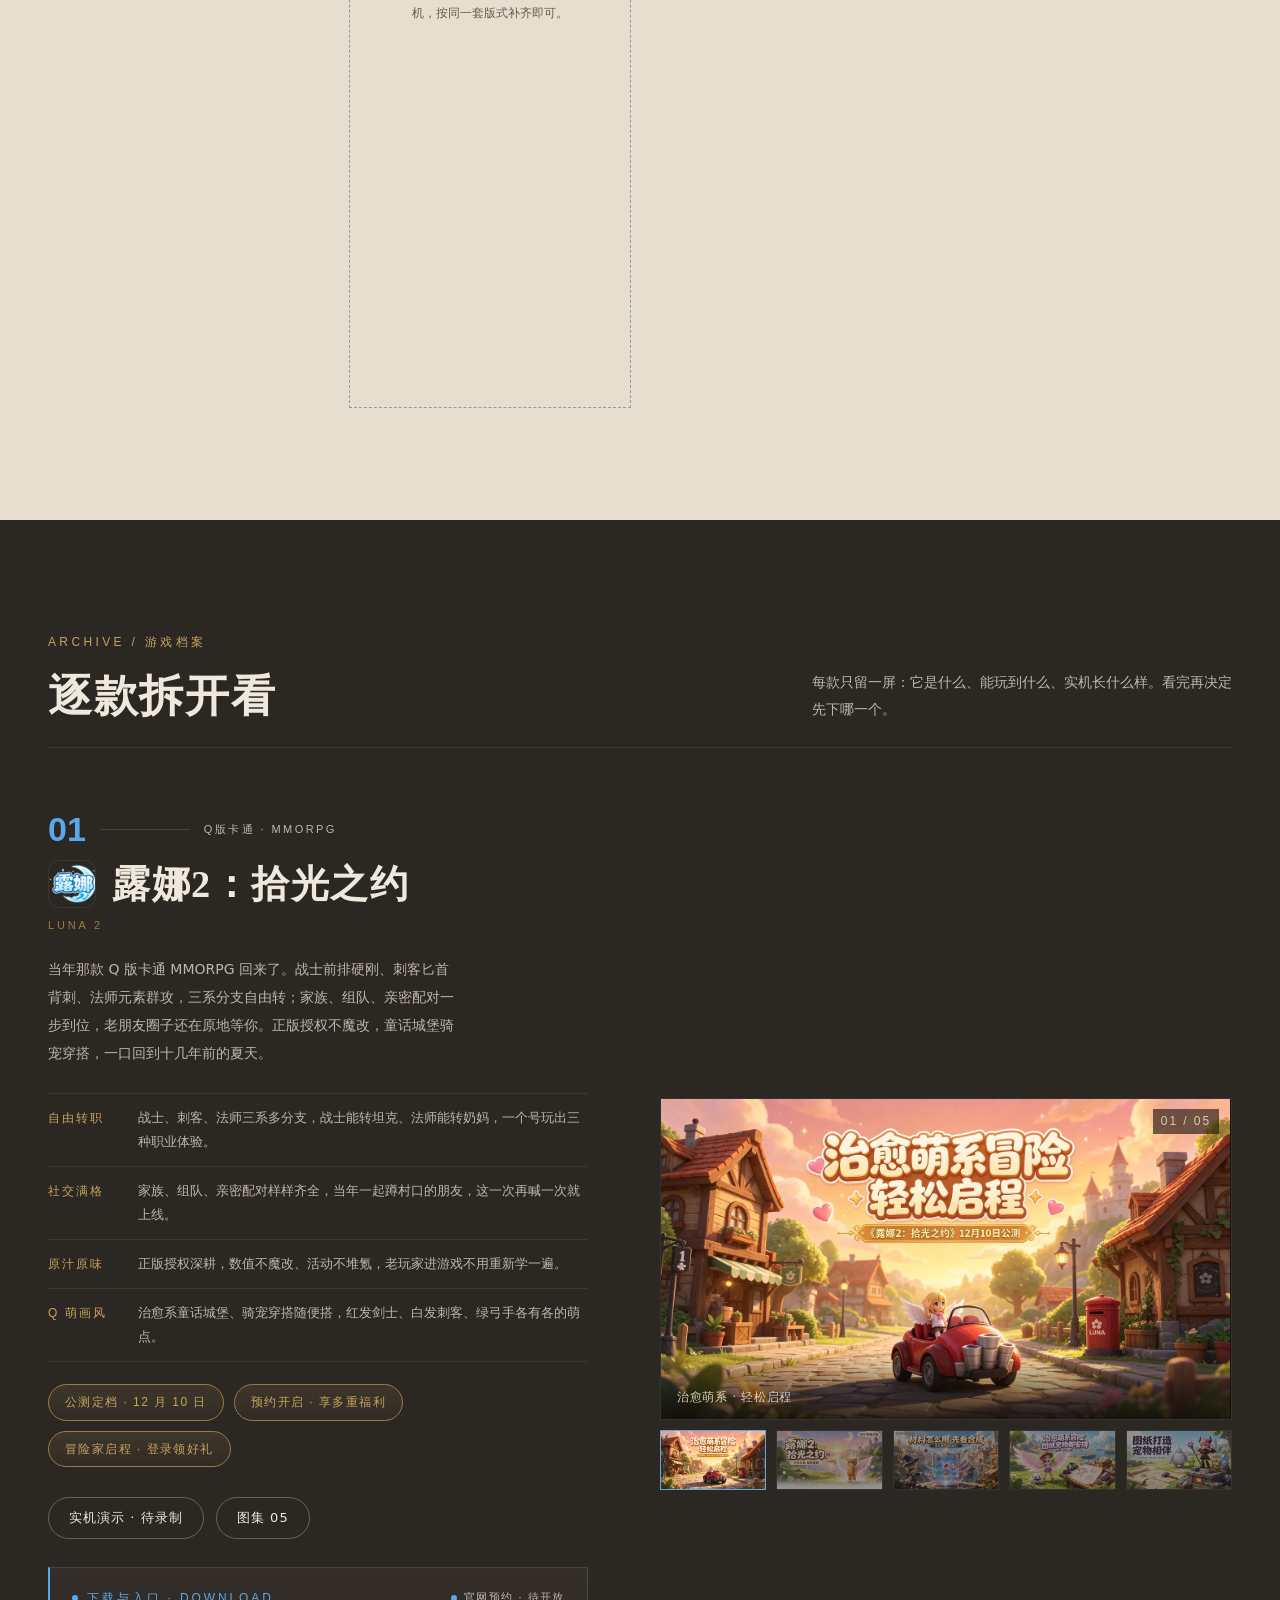
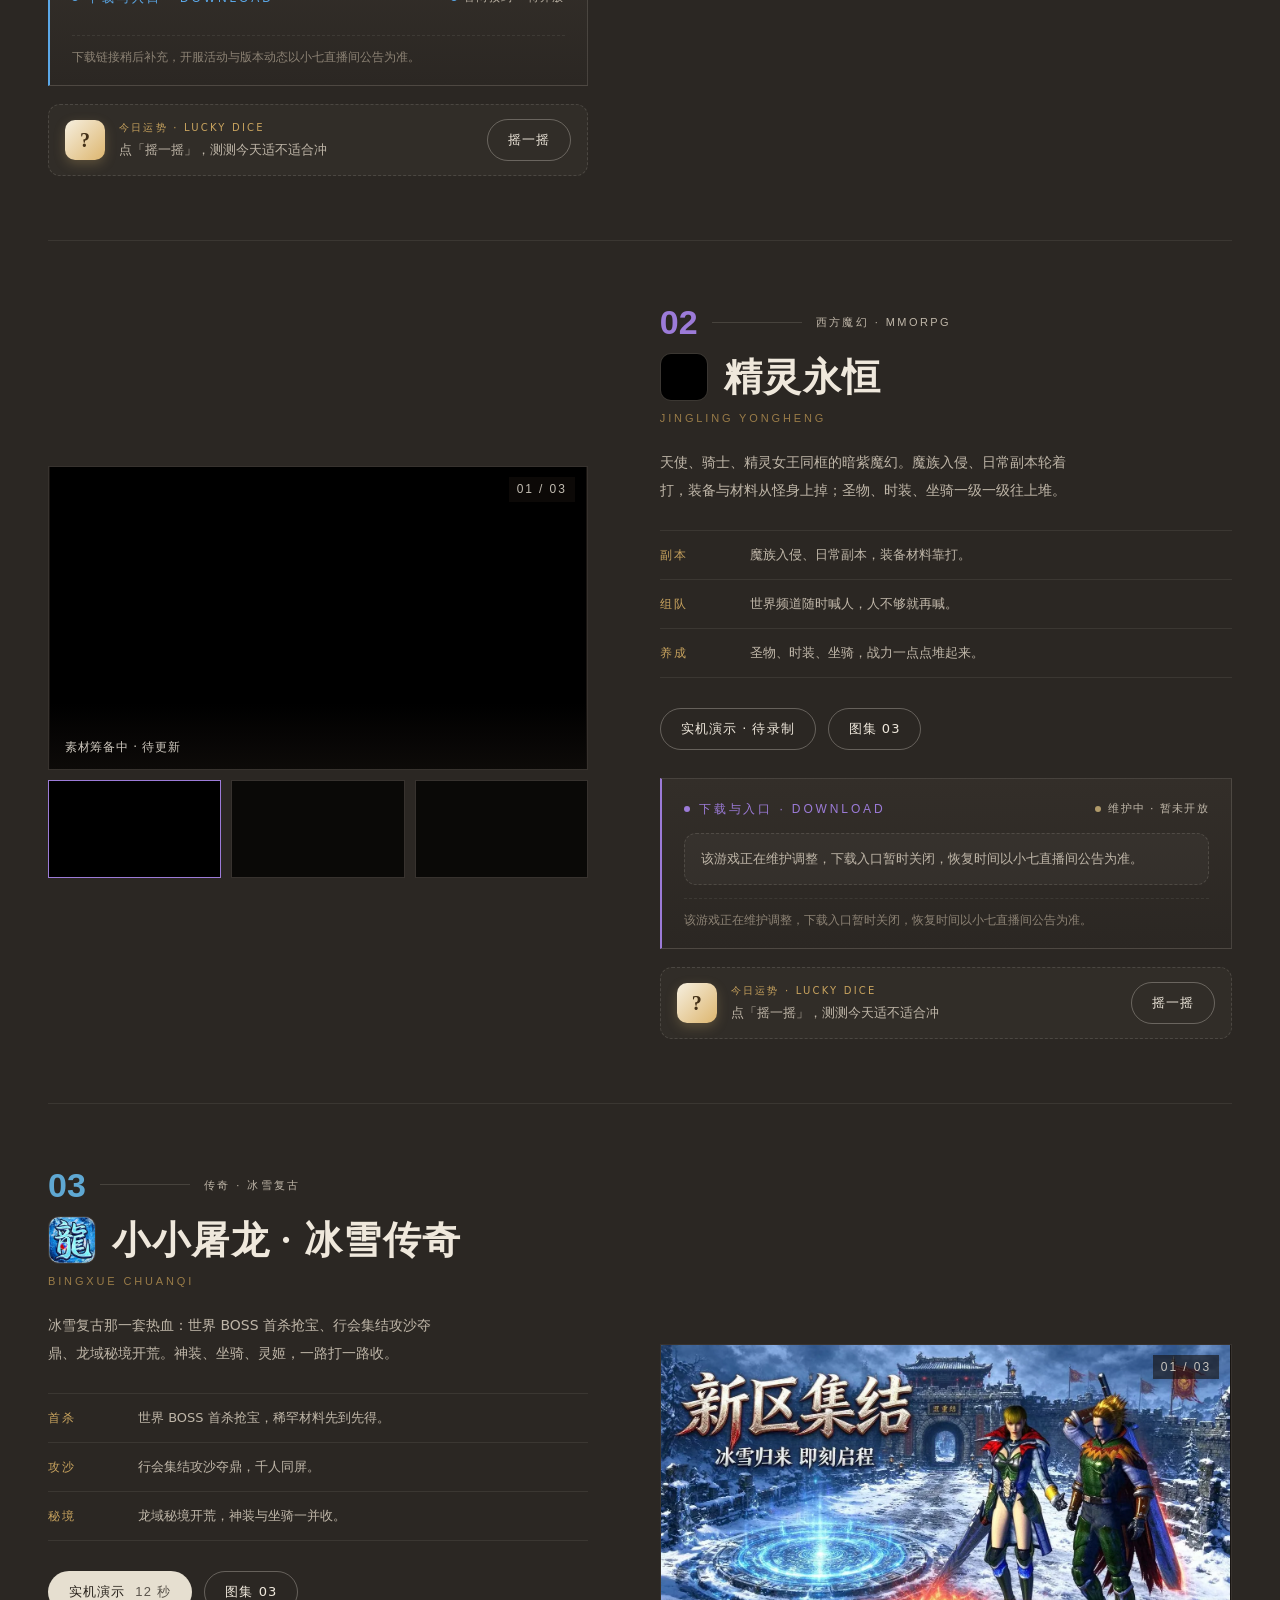
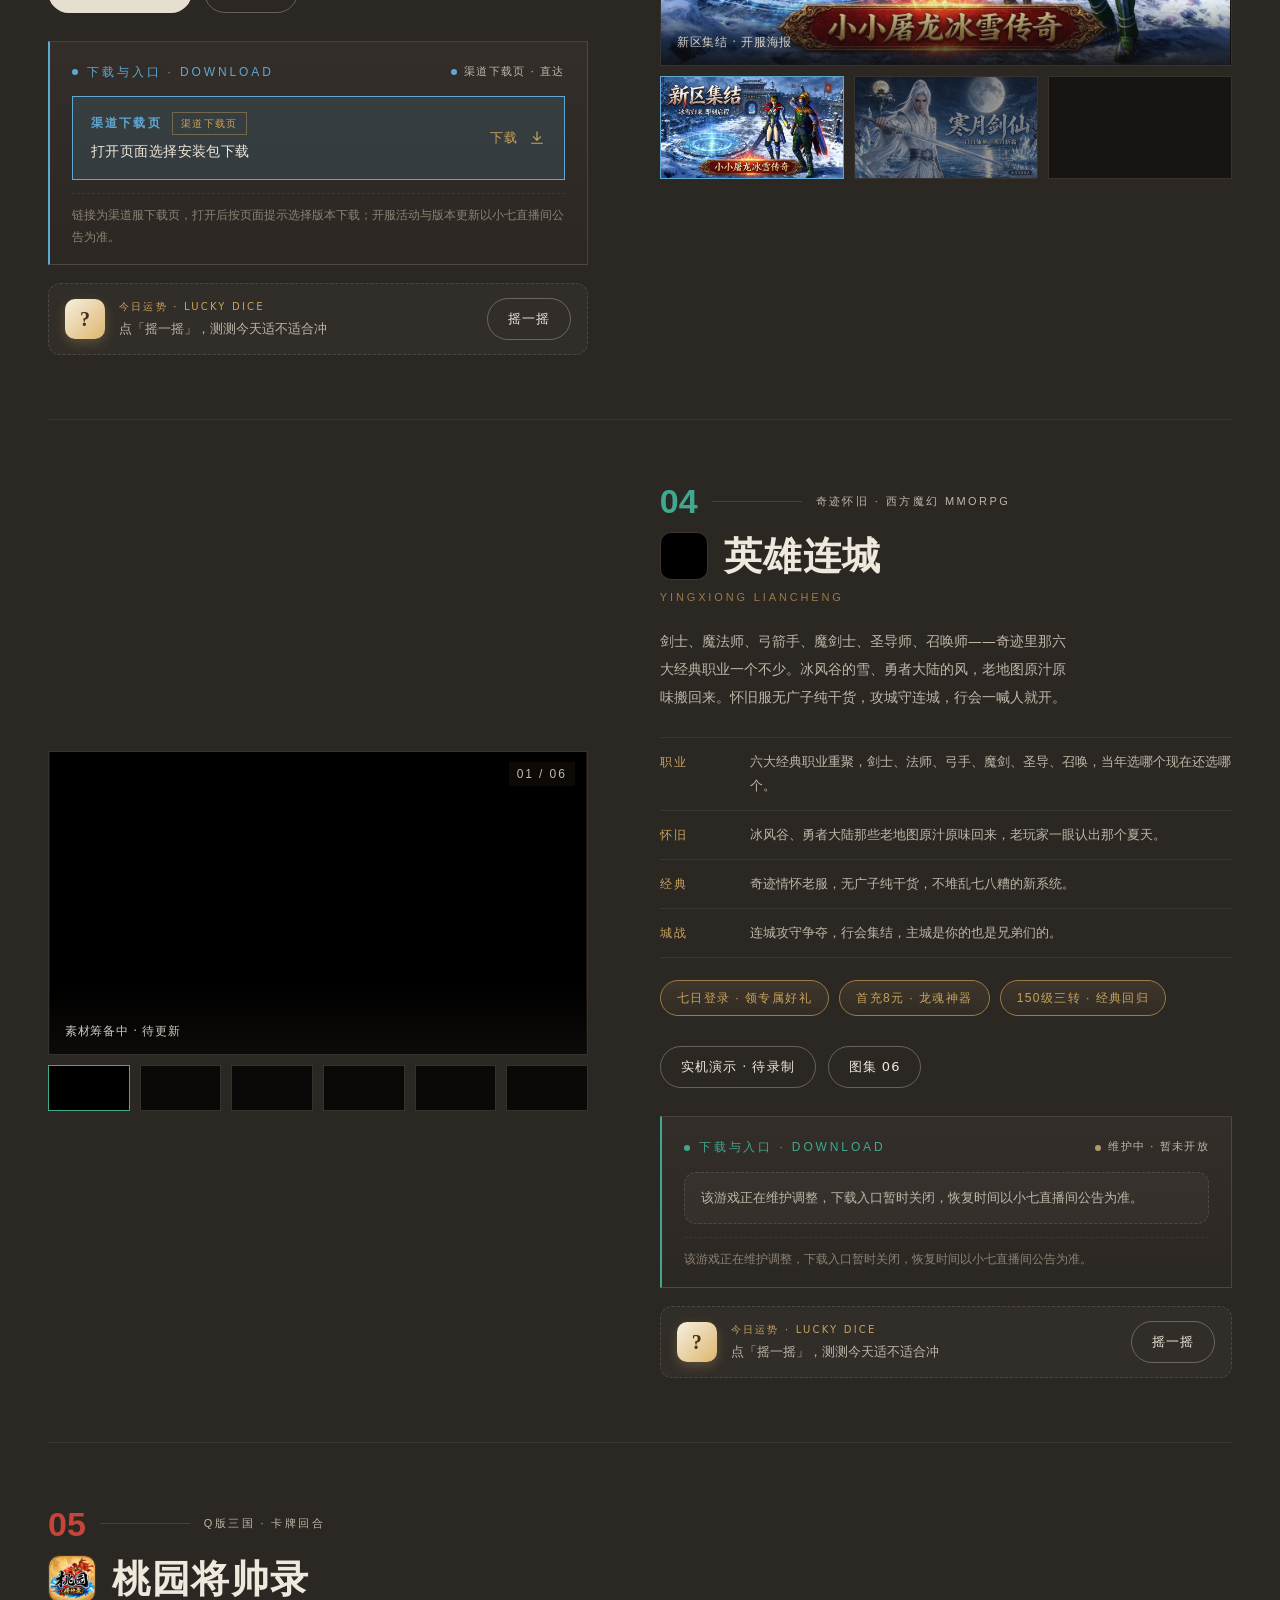
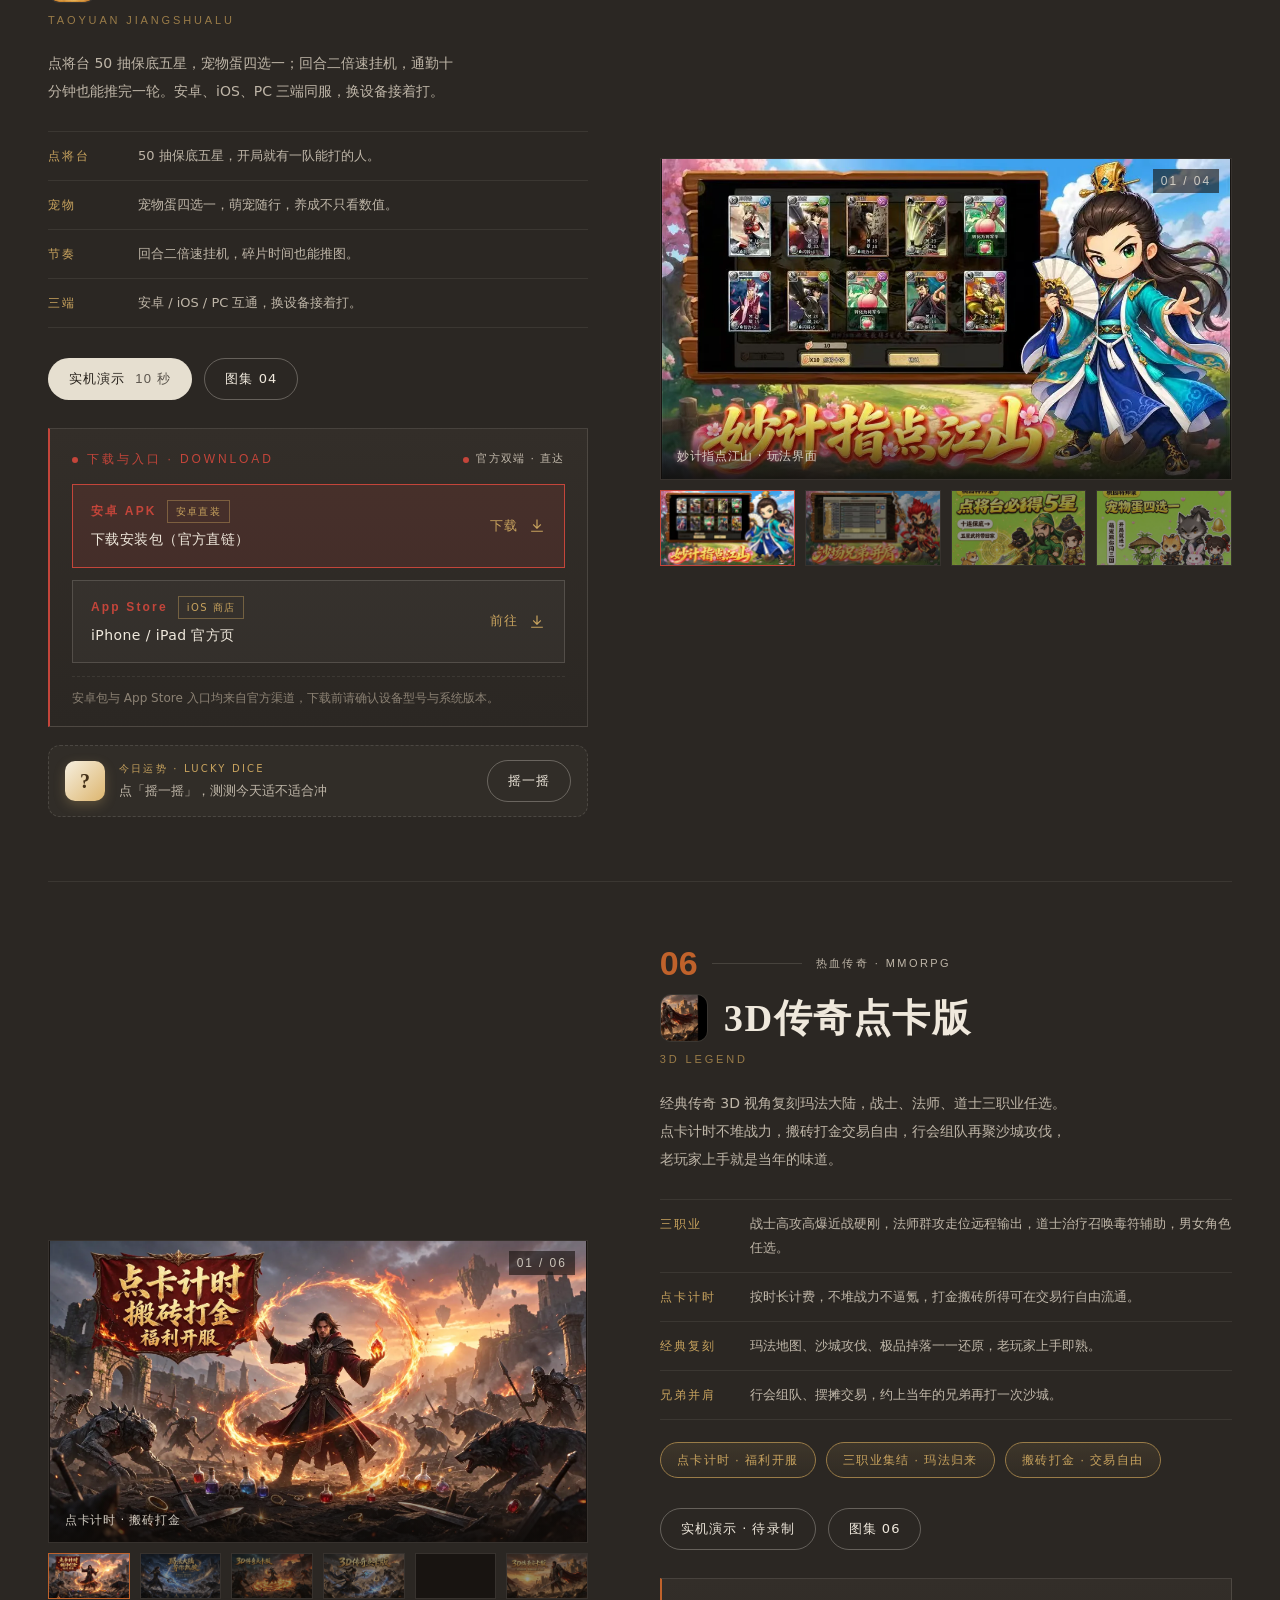
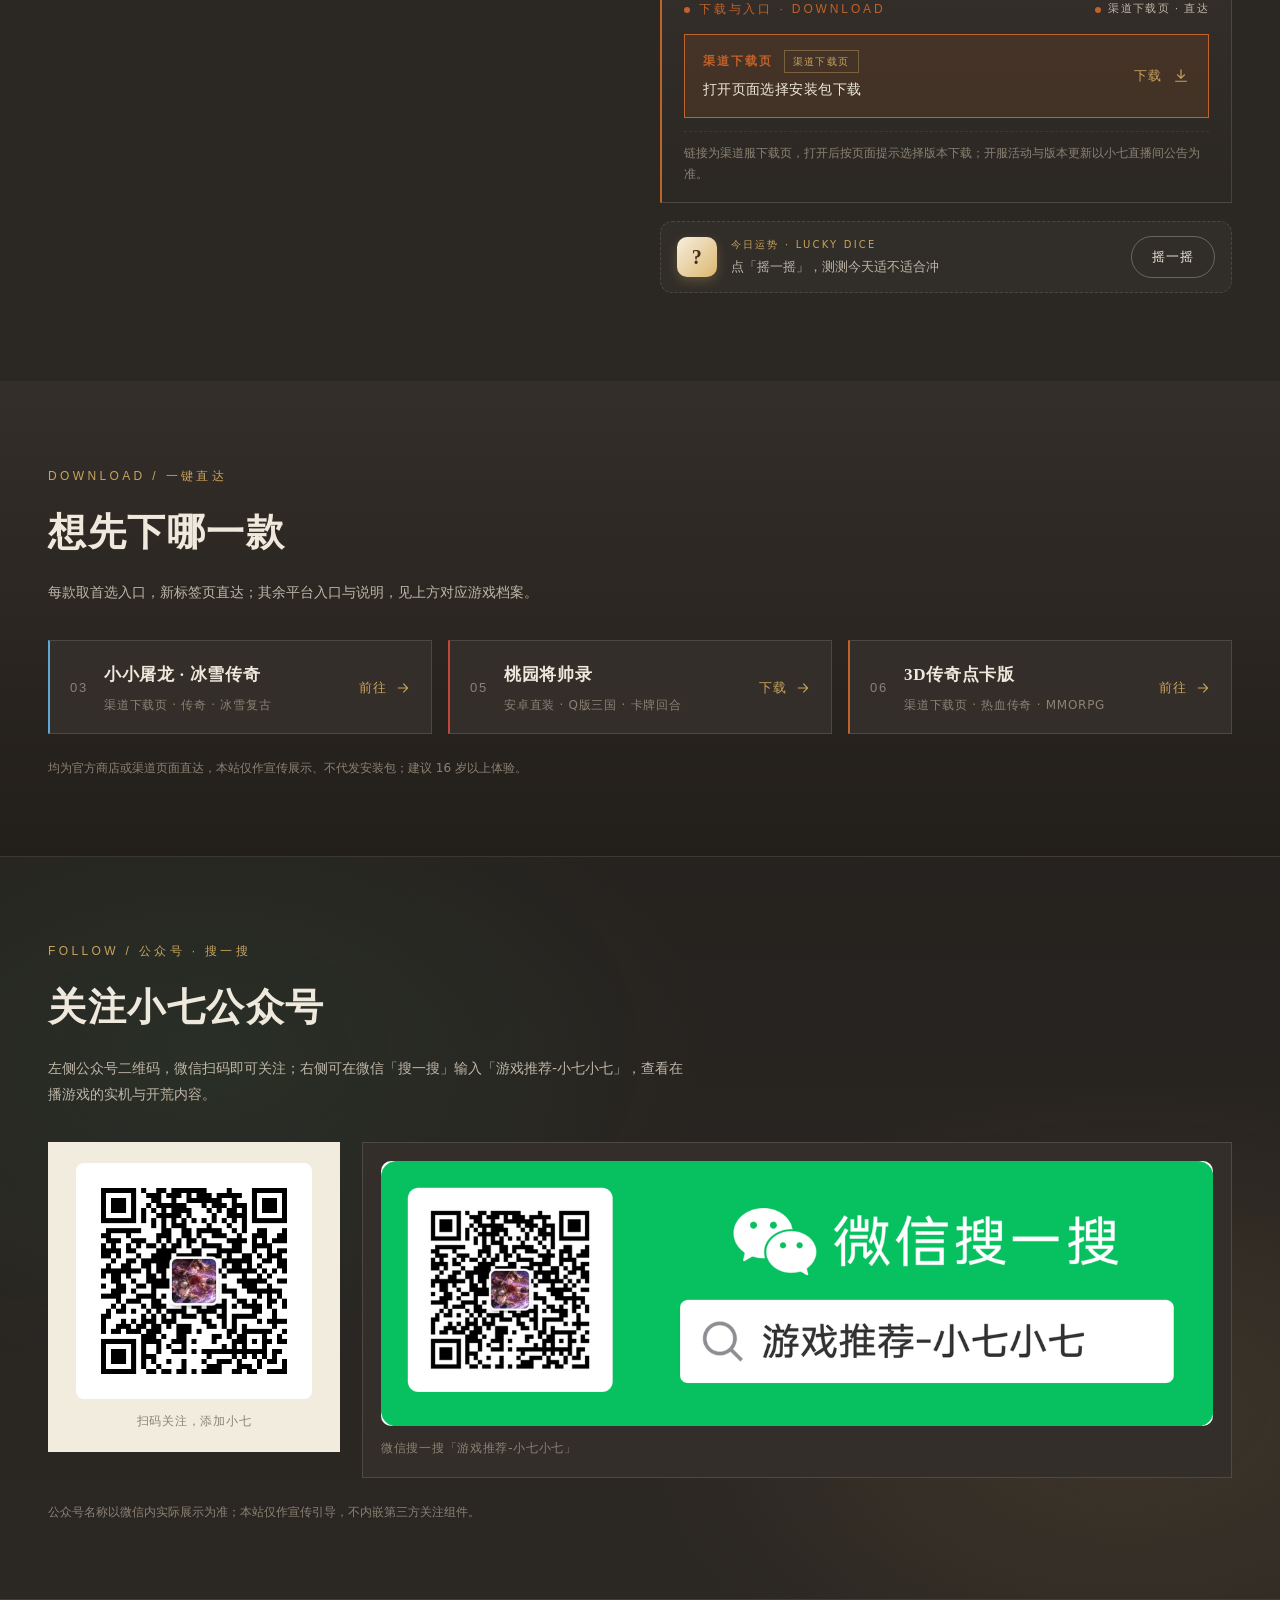
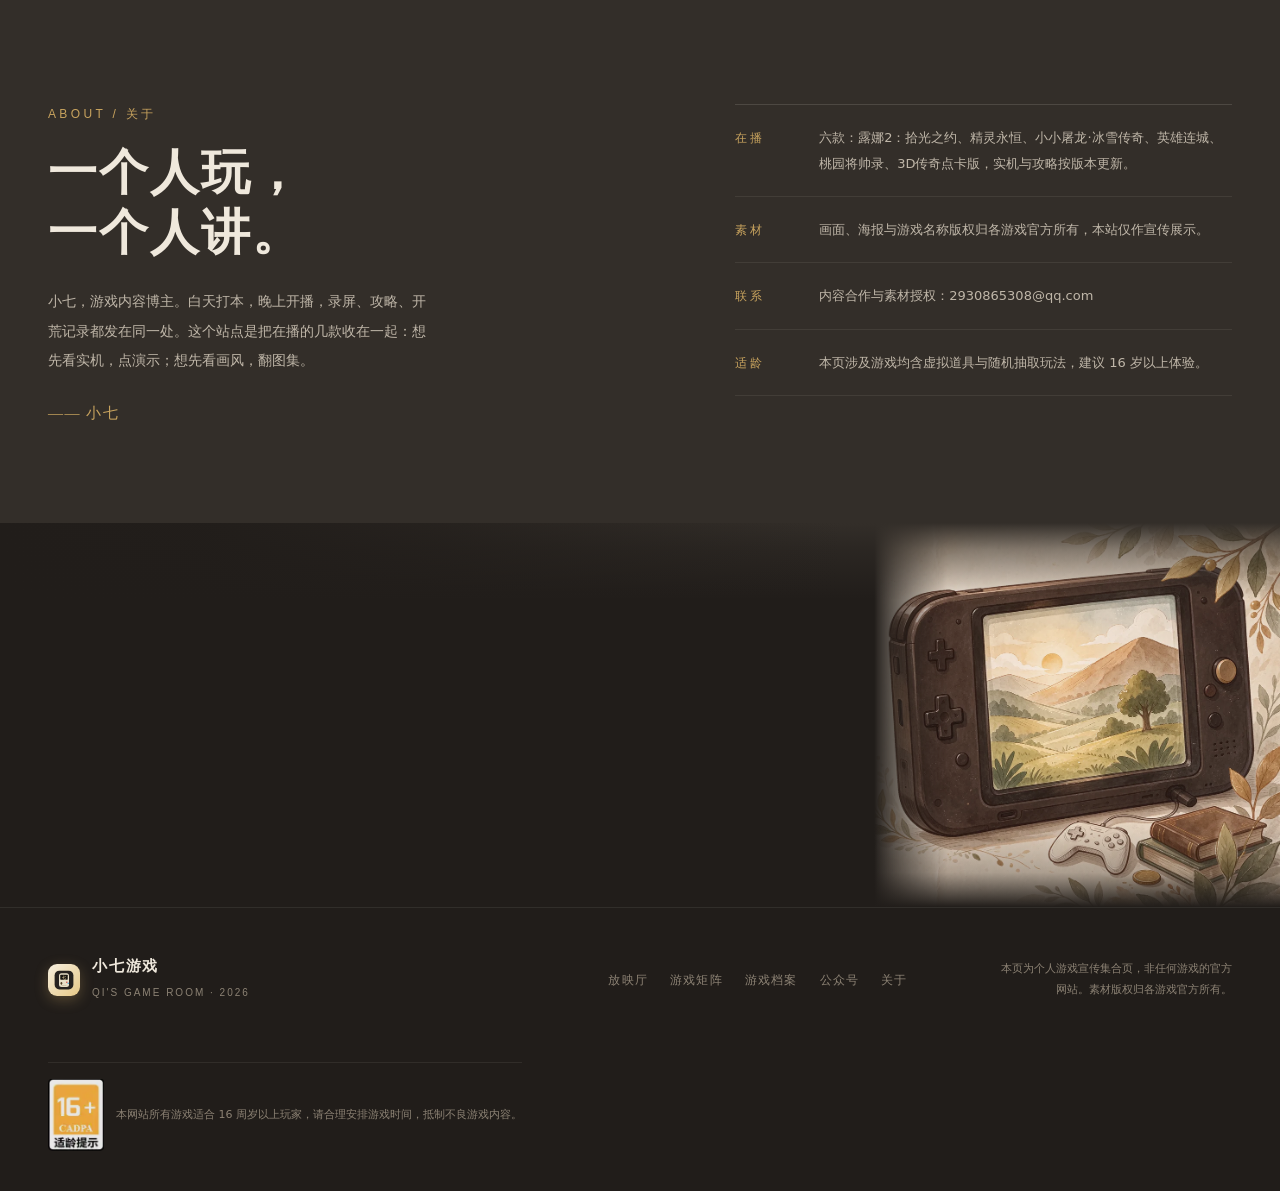
==== commit b6742cd8: "SEO：加 canonical/robots，更新 sitemap lastmod (index.html)" ====
--- a/index.html
+++ b/index.html
@@ -14,6 +14,9 @@
 <meta property="og:image:width" content="1200">
 <meta property="og:image:height" content="675">
 <meta property="og:locale" content="zh_CN">
+<meta property="og:url" content="https://xqsy77.com/">
+<link rel="canonical" href="https://xqsy77.com/">
+<meta name="robots" content="index,follow,max-image-preview:large">
 <meta name="format-detection" content="telephone=no">
 <meta name="baidu-site-verification" content="codeva-enFO51wfS7" />
 <link rel="icon" type="image/svg+xml" href="assets/logo.svg">
